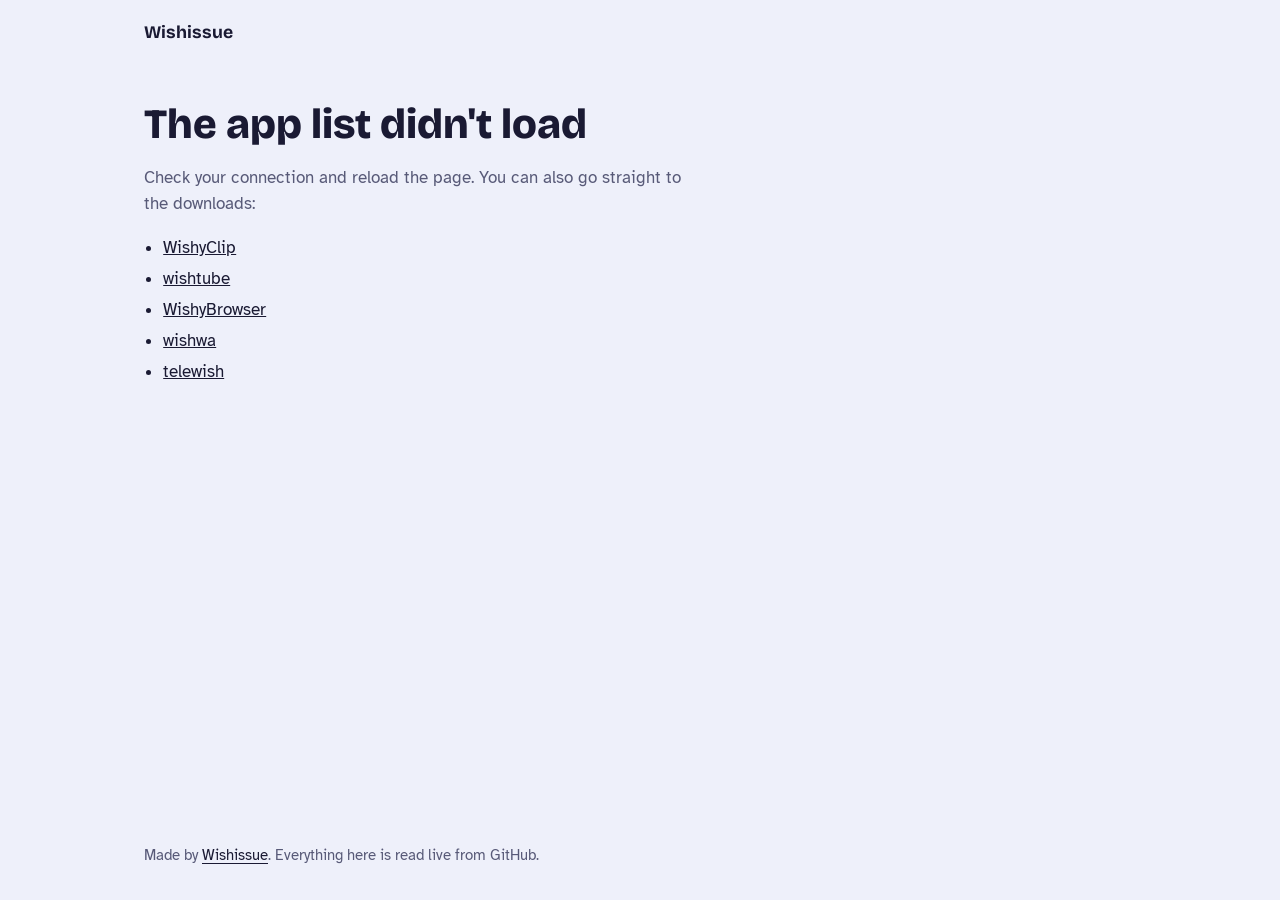
==== index.html @ 13601424 "first" ====
<!doctype html>
<html lang="en">
<head>
  <meta charset="utf-8">
  <meta name="viewport" content="width=device-width, initial-scale=1">
  <title>Apps by Wishissue</title>
  <meta name="description" content="Download Wishissue's apps straight from GitHub. No account needed.">
  <meta property="og:title" content="Apps by Wishissue">
  <meta property="og:description" content="Download Wishissue's apps straight from GitHub. No account needed.">
  <meta property="og:type" content="website">
  <meta name="theme-color" content="#eef0fa" media="(prefers-color-scheme: light)">
  <meta name="theme-color" content="#11112a" media="(prefers-color-scheme: dark)">
  <link rel="icon" href="data:image/svg+xml,%3Csvg xmlns='http://www.w3.org/2000/svg' viewBox='0 0 64 64'%3E%3Crect width='64' height='64' rx='14' fill='%234f3fe0'/%3E%3Cpath d='M20 22h24v6H20zM20 34h24v6H20z' fill='%23fff'/%3E%3C/svg%3E">
  <link rel="preconnect" href="https://fonts.googleapis.com">
  <link rel="preconnect" href="https://fonts.gstatic.com" crossorigin>
  <link href="https://fonts.googleapis.com/css2?family=Atkinson+Hyperlegible:wght@400;700&family=Bricolage+Grotesque:opsz,wght@12..96,600..800&display=swap" rel="stylesheet">
  <link rel="stylesheet" href="style.css">
</head>
<body>
  <a class="skip" href="#main">Skip to content</a>

  <header class="site wrap">
    <a class="brand" href="#/">
      <img id="brand-img" alt="" width="32" height="32" hidden>
      <span id="brand-name">Apps</span>
    </a>
  </header>

  <main id="main" class="wrap" tabindex="-1">
    <noscript><p class="empty">This page needs JavaScript to load the app list.</p></noscript>
  </main>

  <footer class="site wrap">
    <p id="footer-text"></p>
  </footer>

  <dialog class="lightbox" id="lightbox" aria-label="Screenshot">
    <button class="lb-close" type="button" aria-label="Close screenshot">&times;</button>
    <img alt="">
  </dialog>

  <script src="app.js" defer></script>
</body>
</html>
---- style.css ----
:root {
  color-scheme: light dark;
  --bg: #eef0fa;
  --surface: #ffffff;
  --ink: #1a1a33;
  --muted: #585a78;
  --line: #d5d9ee;
  --accent: #4f3fe0;
  --accent-ink: #ffffff;
  --accent-soft: #e2dfff;
  --chip-bg: #ddf4ea;
  --chip-ink: #0c5f46;
  --warn-bg: #ffe9b8;
  --warn-ink: #6b4400;
  --font-display: "Bricolage Grotesque", "Avenir Next", "Segoe UI", system-ui, sans-serif;
  --font-body: "Atkinson Hyperlegible", "Segoe UI", system-ui, -apple-system, sans-serif;
}

@media (prefers-color-scheme: dark) {
  :root {
    --bg: #11112a;
    --surface: #1b1b3b;
    --ink: #ededfb;
    --muted: #a6a8cb;
    --line: #2e2f57;
    --accent: #8f82ff;
    --accent-ink: #11112a;
    --accent-soft: #2a2858;
    --chip-bg: #143d33;
    --chip-ink: #8ee9c6;
    --warn-bg: #4a3710;
    --warn-ink: #ffd98a;
  }
}

*, *::before, *::after { box-sizing: border-box; }

html { -webkit-text-size-adjust: 100%; }

body {
  margin: 0;
  min-height: 100vh;
  display: flex;
  flex-direction: column;
  background: var(--bg);
  color: var(--ink);
  font: 400 1.0625rem/1.55 var(--font-body);
}

.wrap { width: min(100% - 2rem, 62rem); margin-inline: auto; }

a { color: inherit; }

:focus-visible { outline: 3px solid var(--accent); outline-offset: 3px; }
main:focus { outline: none; }

.skip {
  position: absolute;
  left: 1rem;
  top: -4rem;
  padding: .6rem 1rem;
  border-radius: 999px;
  background: var(--accent);
  color: var(--accent-ink);
  font-weight: 700;
  z-index: 10;
}
.skip:focus { top: 1rem; }

/* Header and footer */
header.site { padding: 1.25rem 0 0; }

.brand {
  display: inline-flex;
  align-items: center;
  gap: .6rem;
  font: 700 1.1rem/1 var(--font-display);
  text-decoration: none;
}
.brand img { border-radius: 50%; background: var(--accent-soft); }

footer.site { margin-top: auto; padding: 2.5rem 0 2rem; color: var(--muted); font-size: .95rem; }
footer.site p { margin: 0; }
footer.site a { color: var(--ink); text-underline-offset: .2em; }

/* Home */
.hero { padding: clamp(1.5rem, 5vw, 3.5rem) 0 .5rem; }

.hero h1 {
  margin: 0 0 .75rem;
  max-width: 14ch;
  font: 800 clamp(2.4rem, 7vw, 4rem)/1.02 var(--font-display);
  letter-spacing: -.025em;
}
.hero p { margin: 0; max-width: 44ch; color: var(--muted); font-size: 1.15rem; }

.list {
  list-style: none;
  margin: 2rem 0 3rem;
  padding: 0;
  display: grid;
  grid-template-columns: repeat(auto-fill, minmax(min(100%, 26rem), 1fr));
  gap: 0 3rem;
}

.row {
  position: relative;
  display: grid;
  grid-template-columns: auto minmax(0, 1fr) auto;
  align-items: center;
  gap: 1rem;
  padding: 1.15rem 0;
  border-top: 1px solid var(--line);
}

.icon {
  flex: none;
  display: block;
  width: 4.5rem;
  height: 4.5rem;
  border-radius: 22.4%;
  object-fit: cover;
  background: var(--accent-soft);
}
.icon.lg { width: 7rem; height: 7rem; }

.icon.tile {
  display: grid;
  place-items: center;
  background: hsl(var(--h) 55% 42%);
  color: #fff;
  font: 800 2rem/1 var(--font-display);
}
.icon.tile.lg { font-size: 3.2rem; }

.info { min-width: 0; }

.name { margin: 0; font: 700 1.25rem/1.2 var(--font-display); }
.name a { text-decoration: none; }
.name a::after { content: ""; position: absolute; inset: 0; }
.name a:focus-visible { outline: none; }
.name a:focus-visible::after { outline: 3px solid var(--accent); outline-offset: 2px; border-radius: 12px; }
.row:hover .name a { text-decoration: underline; text-underline-offset: .2em; }

.tag {
  margin: .2rem 0 .5rem;
  color: var(--muted);
  display: -webkit-box;
  -webkit-line-clamp: 2;
  -webkit-box-orient: vertical;
  overflow: hidden;
}

.chips { display: flex; flex-wrap: wrap; gap: .4rem; }

.chip {
  display: inline-block;
  padding: .05rem .65rem;
  border-radius: 999px;
  background: var(--chip-bg);
  color: var(--chip-ink);
  font-size: .85rem;
  font-weight: 700;
}
.chip.warn { background: var(--warn-bg); color: var(--warn-ink); }

/* Buttons */
.btn {
  position: relative;
  z-index: 1;
  display: inline-flex;
  align-items: center;
  justify-content: center;
  min-height: 2.5rem;
  padding: 0 1.35rem;
  border: 0;
  border-radius: 999px;
  background: var(--accent);
  color: var(--accent-ink);
  font: 700 1rem/1 var(--font-body);
  text-decoration: none;
  cursor: pointer;
}
.btn:hover { filter: brightness(1.08); }
.btn.lg { min-height: 3rem; padding: 0 1.75rem; font-size: 1.1rem; }
.btn.sm { min-height: 2.25rem; padding: 0 1.1rem; font-size: .95rem; }
.btn.soft { background: var(--accent-soft); color: var(--ink); }

/* Detail page */
.back {
  display: inline-block;
  margin: 1rem 0 .75rem;
  padding: .4rem 0;
  color: var(--muted);
  font-weight: 700;
  text-decoration: none;
}
.back:hover { color: var(--ink); text-decoration: underline; text-underline-offset: .2em; }

.detail-head {
  display: grid;
  grid-template-columns: auto minmax(0, 1fr);
  align-items: center;
  gap: 1.25rem 1.75rem;
}

.app-name {
  margin: 0;
  font: 800 clamp(2rem, 6vw, 3.1rem)/1.05 var(--font-display);
  letter-spacing: -.02em;
}
.app-tag { margin: .4rem 0 0; max-width: 52ch; color: var(--muted); font-size: 1.15rem; }
.detail-head .chips { margin-top: .75rem; }
.actions { display: flex; flex-wrap: wrap; gap: .6rem; margin-top: 1.1rem; }

.facts {
  display: grid;
  grid-template-columns: repeat(auto-fit, minmax(8rem, 1fr));
  gap: .25rem 1rem;
  margin: 1.75rem 0 0;
  padding: .6rem 0;
  border-block: 1px solid var(--line);
}
.fact { padding: .4rem 0; }
.fact dt { color: var(--muted); font-size: .9rem; }
.fact dd { margin: .1rem 0 0; font: 700 1.1rem/1.3 var(--font-display); }

.block h2 { margin: 2.25rem 0 .75rem; font: 700 1.4rem/1.2 var(--font-display); }
.block p { margin: 0; max-width: 62ch; }

.shots {
  display: flex;
  gap: .9rem;
  margin: 1.5rem 0 0;
  padding: .25rem 0 1rem;
  list-style: none;
  overflow-x: auto;
  scroll-snap-type: x proximity;
}
.shots li { flex: none; scroll-snap-align: start; }
.shots button {
  display: block;
  padding: 0;
  border: 1px solid var(--line);
  border-radius: 18px;
  overflow: hidden;
  background: var(--accent-soft);
  cursor: zoom-in;
}
.shots img { display: block; height: min(62vh, 26rem); width: auto; min-width: 7rem; }

details.help { margin-top: 2rem; padding: .9rem 0; border-block: 1px solid var(--line); }
details.help summary { cursor: pointer; font-weight: 700; }
details.help ol { margin: .75rem 0 0; padding-left: 1.3rem; max-width: 56ch; }
details.help li { margin-bottom: .35rem; }
details.help p { margin: .75rem 0 0; color: var(--muted); }

.dl { list-style: none; margin: 0; padding: 0; border-top: 1px solid var(--line); }
.dl li {
  display: grid;
  grid-template-columns: minmax(0, 1fr) auto;
  align-items: center;
  gap: .2rem 1rem;
  padding: .8rem 0;
  border-bottom: 1px solid var(--line);
}
.dl strong { display: block; }
.dl .file { color: var(--muted); font-size: .9rem; overflow-wrap: anywhere; }

.links { display: flex; flex-wrap: wrap; gap: .5rem 1.5rem; margin: 2rem 0 3rem; padding: 0; list-style: none; }
.links a { font-weight: 700; text-underline-offset: .2em; }

/* Empty, error and loading states */
.notice { padding: clamp(1.5rem, 5vw, 3.5rem) 0; }
.notice h1 { margin: 0 0 .75rem; font: 800 clamp(1.8rem, 5vw, 2.6rem)/1.1 var(--font-display); }
.notice p { max-width: 50ch; color: var(--muted); }
.notice ul { padding-left: 1.2rem; }
.notice li { margin-bottom: .3rem; }
.empty { color: var(--muted); }

.row.skeleton .icon,
.row.skeleton .bar { background: var(--line); border-radius: 8px; }
.row.skeleton .icon { border-radius: 22.4%; }
.row.skeleton .bar { height: 1rem; margin: .5rem 0; }
.row.skeleton .bar.short { width: 40%; }

@media (prefers-reduced-motion: no-preference) {
  .row.skeleton { animation: pulse 1.4s ease-in-out infinite; }
  @keyframes pulse { 50% { opacity: .55; } }
}

/* Lightbox */
.lightbox {
  max-width: 96vw;
  max-height: 96vh;
  padding: 0;
  border: 0;
  border-radius: 18px;
  background: transparent;
  overflow: visible;
}
.lightbox::backdrop { background: rgb(10 10 30 / .82); }
.lightbox img { display: block; max-width: 94vw; max-height: 92vh; border-radius: 18px; }
.lb-close {
  position: absolute;
  top: -.75rem;
  right: -.75rem;
  width: 2.5rem;
  height: 2.5rem;
  border: 0;
  border-radius: 50%;
  background: var(--accent);
  color: var(--accent-ink);
  font: 700 1.5rem/1 var(--font-body);
  cursor: pointer;
  z-index: 1;
}

@media (max-width: 34rem) {
  .row { gap: .85rem; }
  .icon { width: 4rem; height: 4rem; }
  .detail-head { grid-template-columns: 1fr; }
  .icon.lg { width: 5.5rem; height: 5.5rem; }
}
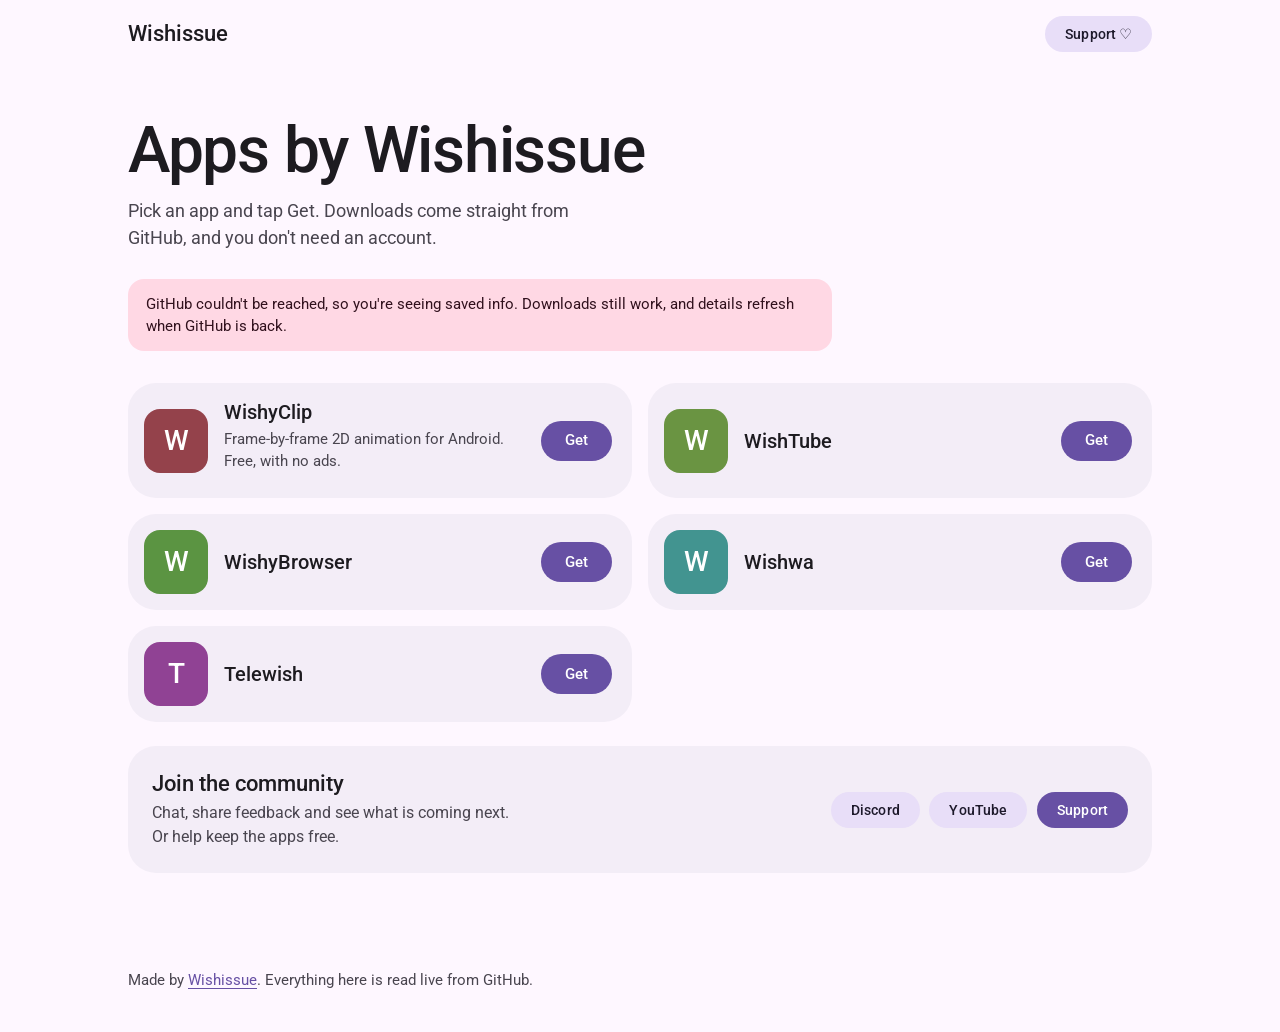
==== commit 7098395a: "update material 3" ====
--- a/index.html
+++ b/index.html
@@ -8,12 +8,12 @@
   <meta property="og:title" content="Apps by Wishissue">
   <meta property="og:description" content="Download Wishissue's apps straight from GitHub. No account needed.">
   <meta property="og:type" content="website">
-  <meta name="theme-color" content="#eef0fa" media="(prefers-color-scheme: light)">
-  <meta name="theme-color" content="#11112a" media="(prefers-color-scheme: dark)">
-  <link rel="icon" href="data:image/svg+xml,%3Csvg xmlns='http://www.w3.org/2000/svg' viewBox='0 0 64 64'%3E%3Crect width='64' height='64' rx='14' fill='%234f3fe0'/%3E%3Cpath d='M20 22h24v6H20zM20 34h24v6H20z' fill='%23fff'/%3E%3C/svg%3E">
+  <meta name="theme-color" content="#fef7ff" media="(prefers-color-scheme: light)">
+  <meta name="theme-color" content="#141218" media="(prefers-color-scheme: dark)">
+  <link rel="icon" href="data:image/svg+xml,%3Csvg xmlns='http://www.w3.org/2000/svg' viewBox='0 0 64 64'%3E%3Crect width='64' height='64' rx='14' fill='%236750a4'/%3E%3Cpath d='M20 22h24v6H20zM20 34h24v6H20z' fill='%23fff'/%3E%3C/svg%3E">
   <link rel="preconnect" href="https://fonts.googleapis.com">
   <link rel="preconnect" href="https://fonts.gstatic.com" crossorigin>
-  <link href="https://fonts.googleapis.com/css2?family=Atkinson+Hyperlegible:wght@400;700&family=Bricolage+Grotesque:opsz,wght@12..96,600..800&display=swap" rel="stylesheet">
+  <link href="https://fonts.googleapis.com/css2?family=Roboto:wght@400;500;700&display=swap" rel="stylesheet">
   <link rel="stylesheet" href="style.css">
 </head>
 <body>
@@ -24,6 +24,7 @@
       <img id="brand-img" alt="" width="32" height="32" hidden>
       <span id="brand-name">Apps</span>
     </a>
+    <a class="btn sm soft" href="donate.html">Support &#9825;</a>
   </header>
 
   <main id="main" class="wrap" tabindex="-1">
--- a/style.css
+++ b/style.css
@@ -1,106 +1,137 @@
+/* Wishissue apps: Material 3 (baseline tonal palette, shape, motion). */
+
 :root {
   color-scheme: light dark;
-  --bg: #eef0fa;
-  --surface: #ffffff;
-  --ink: #1a1a33;
-  --muted: #585a78;
-  --line: #d5d9ee;
-  --accent: #4f3fe0;
-  --accent-ink: #ffffff;
-  --accent-soft: #e2dfff;
-  --chip-bg: #ddf4ea;
-  --chip-ink: #0c5f46;
-  --warn-bg: #ffe9b8;
-  --warn-ink: #6b4400;
-  --font-display: "Bricolage Grotesque", "Avenir Next", "Segoe UI", system-ui, sans-serif;
-  --font-body: "Atkinson Hyperlegible", "Segoe UI", system-ui, -apple-system, sans-serif;
+
+  --surface: #fef7ff;
+  --on-surface: #1d1b20;
+  --on-surface-variant: #49454f;
+  --primary: #6750a4;
+  --on-primary: #ffffff;
+  --secondary-container: #e8def8;
+  --on-secondary-container: #1d192b;
+  --tertiary-container: #ffd8e4;
+  --on-tertiary-container: #31111d;
+  --surface-container: #f3edf7;
+  --surface-container-high: #ece6f0;
+  --surface-container-highest: #e6e0e9;
+  --outline: #79747e;
+  --outline-variant: #cac4d0;
+  --scrim: rgb(0 0 0 / .5);
+
+  --ease-emphasized: cubic-bezier(.2, 0, 0, 1);
+  --ease-decel: cubic-bezier(.05, .7, .1, 1);
+  --ease-accel: cubic-bezier(.3, 0, .8, .15);
+  --ease-standard: cubic-bezier(.2, 0, 0, 1);
+
+  --font: "Roboto", system-ui, -apple-system, "Segoe UI", sans-serif;
 }
 
 @media (prefers-color-scheme: dark) {
   :root {
-    --bg: #11112a;
-    --surface: #1b1b3b;
-    --ink: #ededfb;
-    --muted: #a6a8cb;
-    --line: #2e2f57;
-    --accent: #8f82ff;
-    --accent-ink: #11112a;
-    --accent-soft: #2a2858;
-    --chip-bg: #143d33;
-    --chip-ink: #8ee9c6;
-    --warn-bg: #4a3710;
-    --warn-ink: #ffd98a;
+    --surface: #141218;
+    --on-surface: #e6e0e9;
+    --on-surface-variant: #cac4d0;
+    --primary: #d0bcff;
+    --on-primary: #381e72;
+    --secondary-container: #4a4458;
+    --on-secondary-container: #e8def8;
+    --tertiary-container: #633b48;
+    --on-tertiary-container: #ffd8e4;
+    --surface-container: #211f26;
+    --surface-container-high: #2b2930;
+    --surface-container-highest: #36343b;
+    --outline: #938f99;
+    --outline-variant: #49454f;
+    --scrim: rgb(0 0 0 / .7);
   }
 }
 
 *, *::before, *::after { box-sizing: border-box; }
 
-html { -webkit-text-size-adjust: 100%; }
+html { -webkit-text-size-adjust: 100%; -webkit-tap-highlight-color: transparent; scroll-behavior: smooth; }
 
 body {
   margin: 0;
   min-height: 100vh;
   display: flex;
   flex-direction: column;
-  background: var(--bg);
-  color: var(--ink);
-  font: 400 1.0625rem/1.55 var(--font-body);
-}
-
-.wrap { width: min(100% - 2rem, 62rem); margin-inline: auto; }
-
+  background: var(--surface);
+  color: var(--on-surface);
+  font: 400 1rem/1.5 var(--font);
+}
+
+svg { fill: currentColor; }
+.wrap { width: min(100% - 2.5rem, 64rem); margin-inline: auto; }
 a { color: inherit; }
-
-:focus-visible { outline: 3px solid var(--accent); outline-offset: 3px; }
+:focus-visible { outline: 3px solid var(--primary); outline-offset: 3px; }
 main:focus { outline: none; }
 
-.skip {
+.skip { position: absolute; left: 1rem; top: -4rem; padding: .6rem 1rem; border-radius: 999px; background: var(--primary); color: var(--on-primary); font-weight: 500; z-index: 10; }
+.skip:focus { top: 1rem; }
+
+/* ---------- Header and footer ---------- */
+header.site { padding: 1rem 0 0; display: flex; align-items: center; justify-content: space-between; gap: 1rem; }
+
+.brand { display: inline-flex; align-items: center; gap: .75rem; font: 500 1.375rem/1 var(--font); text-decoration: none; }
+.brand img { border-radius: 50%; background: var(--secondary-container); }
+
+footer.site { margin-top: auto; padding: 3rem 0 2.5rem; color: var(--on-surface-variant); font-size: .9375rem; }
+footer.site p { margin: 0; }
+footer.site a { color: var(--primary); text-underline-offset: .2em; }
+
+/* ---------- Buttons ---------- */
+.btn {
+  position: relative;
+  z-index: 1;
+  display: inline-flex;
+  align-items: center;
+  justify-content: center;
+  gap: .5rem;
+  min-height: 2.5rem;
+  padding: 0 1.5rem;
+  border: 0;
+  border-radius: 999px;
+  background: var(--primary);
+  color: var(--on-primary);
+  font: 500 .9375rem/1 var(--font);
+  letter-spacing: .01em;
+  text-decoration: none;
+  cursor: pointer;
+  overflow: hidden;
+  transition: border-radius .25s var(--ease-emphasized), background-color .25s var(--ease-standard);
+}
+.btn.lg { min-height: 3.5rem; padding: 0 2rem; font-size: 1rem; }
+.btn.sm { min-height: 2.25rem; padding: 0 1.25rem; font-size: .875rem; }
+.btn.soft { background: var(--secondary-container); color: var(--on-secondary-container); }
+.btn:active { border-radius: 14px; }
+
+.btn::before, .icon-btn::before {
+  content: "";
   position: absolute;
-  left: 1rem;
-  top: -4rem;
-  padding: .6rem 1rem;
-  border-radius: 999px;
-  background: var(--accent);
-  color: var(--accent-ink);
-  font-weight: 700;
-  z-index: 10;
-}
-.skip:focus { top: 1rem; }
-
-/* Header and footer */
-header.site { padding: 1.25rem 0 0; }
-
-.brand {
-  display: inline-flex;
-  align-items: center;
-  gap: .6rem;
-  font: 700 1.1rem/1 var(--font-display);
-  text-decoration: none;
-}
-.brand img { border-radius: 50%; background: var(--accent-soft); }
-
-footer.site { margin-top: auto; padding: 2.5rem 0 2rem; color: var(--muted); font-size: .95rem; }
-footer.site p { margin: 0; }
-footer.site a { color: var(--ink); text-underline-offset: .2em; }
-
-/* Home */
-.hero { padding: clamp(1.5rem, 5vw, 3.5rem) 0 .5rem; }
-
-.hero h1 {
-  margin: 0 0 .75rem;
-  max-width: 14ch;
-  font: 800 clamp(2.4rem, 7vw, 4rem)/1.02 var(--font-display);
-  letter-spacing: -.025em;
-}
-.hero p { margin: 0; max-width: 44ch; color: var(--muted); font-size: 1.15rem; }
+  inset: 0;
+  background: currentColor;
+  opacity: 0;
+  transition: opacity .2s var(--ease-standard);
+}
+.btn:hover::before { opacity: .08; }
+.btn:focus-visible::before { opacity: .1; }
+
+.ripple { position: absolute; border-radius: 50%; background: currentColor; opacity: .16; transform: scale(0); pointer-events: none; animation: ripple .55s var(--ease-decel) forwards; }
+@keyframes ripple { to { transform: scale(1); opacity: 0; } }
+
+/* ---------- Home ---------- */
+.hero { padding: clamp(1.5rem, 6vw, 4rem) 0 .5rem; }
+.hero h1 { margin: 0 0 .75rem; max-width: 16ch; font: 500 clamp(2.5rem, 8vw, 4rem)/1.08 var(--font); letter-spacing: -.02em; }
+.hero p { margin: 0; max-width: 46ch; color: var(--on-surface-variant); font-size: 1.125rem; }
 
 .list {
   list-style: none;
-  margin: 2rem 0 3rem;
+  margin: 2rem 0 1.5rem;
   padding: 0;
   display: grid;
-  grid-template-columns: repeat(auto-fill, minmax(min(100%, 26rem), 1fr));
-  gap: 0 3rem;
+  grid-template-columns: repeat(auto-fill, minmax(min(100%, 27rem), 1fr));
+  gap: 1rem;
 }
 
 .row {
@@ -109,216 +140,156 @@
   grid-template-columns: auto minmax(0, 1fr) auto;
   align-items: center;
   gap: 1rem;
-  padding: 1.15rem 0;
-  border-top: 1px solid var(--line);
-}
-
-.icon {
-  flex: none;
-  display: block;
-  width: 4.5rem;
-  height: 4.5rem;
-  border-radius: 22.4%;
-  object-fit: cover;
-  background: var(--accent-soft);
-}
-.icon.lg { width: 7rem; height: 7rem; }
-
-.icon.tile {
-  display: grid;
-  place-items: center;
-  background: hsl(var(--h) 55% 42%);
-  color: #fff;
-  font: 800 2rem/1 var(--font-display);
-}
-.icon.tile.lg { font-size: 3.2rem; }
+  padding: 1rem 1.25rem 1rem 1rem;
+  border-radius: 28px;
+  background: var(--surface-container);
+  transition: background-color .25s var(--ease-standard), transform .3s var(--ease-emphasized);
+}
+.row:hover { background: var(--surface-container-high); }
+.row:active { transform: scale(.985); }
+
+.icon { flex: none; display: block; width: 4rem; height: 4rem; border-radius: 16px; object-fit: cover; background: var(--secondary-container); }
+.icon.lg { width: 6.5rem; height: 6.5rem; border-radius: 28px; }
+.icon.tile { display: grid; place-items: center; background: hsl(var(--h) 38% 42%); color: #fff; font: 500 1.75rem/1 var(--font); }
+.icon.tile.lg { font-size: 3rem; }
 
 .info { min-width: 0; }
-
-.name { margin: 0; font: 700 1.25rem/1.2 var(--font-display); }
+.name { margin: 0; font: 500 1.25rem/1.3 var(--font); }
 .name a { text-decoration: none; }
-.name a::after { content: ""; position: absolute; inset: 0; }
+.name a::after { content: ""; position: absolute; inset: 0; border-radius: 28px; }
 .name a:focus-visible { outline: none; }
-.name a:focus-visible::after { outline: 3px solid var(--accent); outline-offset: 2px; border-radius: 12px; }
-.row:hover .name a { text-decoration: underline; text-underline-offset: .2em; }
-
-.tag {
-  margin: .2rem 0 .5rem;
-  color: var(--muted);
-  display: -webkit-box;
-  -webkit-line-clamp: 2;
-  -webkit-box-orient: vertical;
-  overflow: hidden;
-}
+.name a:focus-visible::after { outline: 3px solid var(--primary); outline-offset: 2px; }
+
+.tag { margin: .15rem 0 .6rem; color: var(--on-surface-variant); font-size: .9375rem; display: -webkit-box; -webkit-line-clamp: 2; -webkit-box-orient: vertical; overflow: hidden; }
 
 .chips { display: flex; flex-wrap: wrap; gap: .4rem; }
-
-.chip {
-  display: inline-block;
-  padding: .05rem .65rem;
+.chip { display: inline-flex; align-items: center; height: 1.75rem; padding: 0 .75rem; border: 1px solid var(--outline-variant); border-radius: 8px; color: var(--on-surface-variant); font: 500 .8125rem/1 var(--font); }
+.chip.warn { border-color: transparent; background: var(--tertiary-container); color: var(--on-tertiary-container); }
+
+/* Community */
+.community {
+  display: flex;
+  flex-wrap: wrap;
+  align-items: center;
+  justify-content: space-between;
+  gap: 1.25rem 2rem;
+  margin: 0 0 3rem;
+  padding: 1.5rem;
+  border-radius: 28px;
+  background: var(--surface-container);
+}
+.community h2 { margin: 0 0 .15rem; font: 500 1.375rem/1.3 var(--font); }
+.community p { margin: 0; max-width: 40ch; color: var(--on-surface-variant); }
+.community .actions { margin: 0; }
+
+/* ---------- Detail page ---------- */
+.back {
+  display: inline-flex;
+  align-items: center;
+  margin: 1rem 0 .5rem -.75rem;
+  padding: .6rem 1rem;
   border-radius: 999px;
-  background: var(--chip-bg);
-  color: var(--chip-ink);
-  font-size: .85rem;
-  font-weight: 700;
-}
-.chip.warn { background: var(--warn-bg); color: var(--warn-ink); }
-
-/* Buttons */
-.btn {
-  position: relative;
-  z-index: 1;
-  display: inline-flex;
-  align-items: center;
-  justify-content: center;
-  min-height: 2.5rem;
-  padding: 0 1.35rem;
-  border: 0;
-  border-radius: 999px;
-  background: var(--accent);
-  color: var(--accent-ink);
-  font: 700 1rem/1 var(--font-body);
+  color: var(--primary);
+  font-weight: 500;
   text-decoration: none;
-  cursor: pointer;
-}
-.btn:hover { filter: brightness(1.08); }
-.btn.lg { min-height: 3rem; padding: 0 1.75rem; font-size: 1.1rem; }
-.btn.sm { min-height: 2.25rem; padding: 0 1.1rem; font-size: .95rem; }
-.btn.soft { background: var(--accent-soft); color: var(--ink); }
-
-/* Detail page */
-.back {
-  display: inline-block;
-  margin: 1rem 0 .75rem;
-  padding: .4rem 0;
-  color: var(--muted);
-  font-weight: 700;
-  text-decoration: none;
-}
-.back:hover { color: var(--ink); text-decoration: underline; text-underline-offset: .2em; }
-
-.detail-head {
-  display: grid;
-  grid-template-columns: auto minmax(0, 1fr);
-  align-items: center;
-  gap: 1.25rem 1.75rem;
-}
-
-.app-name {
-  margin: 0;
-  font: 800 clamp(2rem, 6vw, 3.1rem)/1.05 var(--font-display);
-  letter-spacing: -.02em;
-}
-.app-tag { margin: .4rem 0 0; max-width: 52ch; color: var(--muted); font-size: 1.15rem; }
-.detail-head .chips { margin-top: .75rem; }
-.actions { display: flex; flex-wrap: wrap; gap: .6rem; margin-top: 1.1rem; }
-
-.facts {
-  display: grid;
-  grid-template-columns: repeat(auto-fit, minmax(8rem, 1fr));
-  gap: .25rem 1rem;
-  margin: 1.75rem 0 0;
-  padding: .6rem 0;
-  border-block: 1px solid var(--line);
-}
-.fact { padding: .4rem 0; }
-.fact dt { color: var(--muted); font-size: .9rem; }
-.fact dd { margin: .1rem 0 0; font: 700 1.1rem/1.3 var(--font-display); }
-
-.block h2 { margin: 2.25rem 0 .75rem; font: 700 1.4rem/1.2 var(--font-display); }
-.block p { margin: 0; max-width: 62ch; }
-
-.shots {
-  display: flex;
-  gap: .9rem;
-  margin: 1.5rem 0 0;
-  padding: .25rem 0 1rem;
-  list-style: none;
-  overflow-x: auto;
-  scroll-snap-type: x proximity;
-}
+  transition: background-color .2s var(--ease-standard);
+}
+.back:hover { background: color-mix(in srgb, var(--primary) 8%, transparent); }
+
+.detail-head { display: grid; grid-template-columns: auto minmax(0, 1fr); align-items: center; gap: 1.25rem 1.75rem; }
+.app-name { margin: 0; font: 500 clamp(2rem, 6vw, 3rem)/1.1 var(--font); letter-spacing: -.01em; }
+.app-tag { margin: .4rem 0 0; max-width: 52ch; color: var(--on-surface-variant); font-size: 1.125rem; }
+.detail-head .chips { margin-top: .85rem; }
+.actions { display: flex; flex-wrap: wrap; gap: .6rem; margin-top: 1.25rem; }
+
+.facts { display: grid; grid-template-columns: repeat(auto-fit, minmax(8rem, 1fr)); gap: .75rem; margin: 2rem 0 0; }
+.fact { padding: .9rem 1.1rem; border-radius: 20px; background: var(--surface-container); }
+.fact dt { color: var(--on-surface-variant); font-size: .8125rem; }
+.fact dd { margin: .1rem 0 0; font: 500 1.125rem/1.3 var(--font); }
+
+.block h2 { margin: 2.5rem 0 .75rem; font: 500 1.5rem/1.3 var(--font); }
+.block p { margin: 0; max-width: 62ch; color: var(--on-surface-variant); font-size: 1.0625rem; }
+
+.shots { display: flex; gap: .75rem; margin: 1.75rem 0 0; padding: .25rem 0 1rem; list-style: none; overflow-x: auto; scroll-snap-type: x proximity; scrollbar-width: thin; }
 .shots li { flex: none; scroll-snap-align: start; }
-.shots button {
-  display: block;
-  padding: 0;
-  border: 1px solid var(--line);
-  border-radius: 18px;
-  overflow: hidden;
-  background: var(--accent-soft);
-  cursor: zoom-in;
-}
+.shots button { display: block; padding: 0; border: 0; border-radius: 24px; overflow: hidden; background: var(--surface-container); cursor: zoom-in; transition: transform .3s var(--ease-emphasized); }
+.shots button:hover { transform: scale(1.02); }
+.shots button:active { transform: scale(.98); }
 .shots img { display: block; height: min(62vh, 26rem); width: auto; min-width: 7rem; }
 
-details.help { margin-top: 2rem; padding: .9rem 0; border-block: 1px solid var(--line); }
-details.help summary { cursor: pointer; font-weight: 700; }
-details.help ol { margin: .75rem 0 0; padding-left: 1.3rem; max-width: 56ch; }
-details.help li { margin-bottom: .35rem; }
-details.help p { margin: .75rem 0 0; color: var(--muted); }
-
-.dl { list-style: none; margin: 0; padding: 0; border-top: 1px solid var(--line); }
-.dl li {
-  display: grid;
-  grid-template-columns: minmax(0, 1fr) auto;
-  align-items: center;
-  gap: .2rem 1rem;
-  padding: .8rem 0;
-  border-bottom: 1px solid var(--line);
-}
-.dl strong { display: block; }
-.dl .file { color: var(--muted); font-size: .9rem; overflow-wrap: anywhere; }
-
-.links { display: flex; flex-wrap: wrap; gap: .5rem 1.5rem; margin: 2rem 0 3rem; padding: 0; list-style: none; }
-.links a { font-weight: 700; text-underline-offset: .2em; }
-
-/* Empty, error and loading states */
+details.help { margin-top: 2rem; padding: 0 1.25rem; border-radius: 20px; background: var(--surface-container); }
+details.help summary { display: flex; align-items: center; justify-content: space-between; padding: 1rem 0; font-weight: 500; cursor: pointer; list-style: none; }
+details.help summary::-webkit-details-marker { display: none; }
+details.help summary::after { content: ""; width: .6rem; height: .6rem; border-right: 2px solid currentColor; border-bottom: 2px solid currentColor; transform: rotate(45deg) translate(-2px, -2px); transition: transform .3s var(--ease-emphasized); }
+details.help[open] summary::after { transform: rotate(225deg); }
+details.help ol { margin: 0; padding-left: 1.3rem; max-width: 56ch; }
+details.help li { margin-bottom: .4rem; }
+details.help p { margin: .5rem 0 0; padding-bottom: 1.25rem; color: var(--on-surface-variant); }
+details.help ol:last-child { padding-bottom: 1.25rem; }
+
+.dl { list-style: none; margin: 0; padding: 0; border-radius: 24px; background: var(--surface-container); overflow: hidden; }
+.dl li { display: grid; grid-template-columns: minmax(0, 1fr) auto; align-items: center; gap: .2rem 1rem; padding: 1rem 1.25rem; }
+.dl li + li { border-top: 1px solid var(--outline-variant); }
+.dl strong { display: block; font-weight: 500; }
+.dl .file { color: var(--on-surface-variant); font-size: .875rem; overflow-wrap: anywhere; }
+
+.links { display: flex; flex-wrap: wrap; gap: .25rem; margin: 2rem 0 3rem -.75rem; padding: 0; list-style: none; }
+.links a { display: inline-flex; padding: .6rem .9rem; border-radius: 999px; color: var(--primary); font-weight: 500; text-decoration: none; transition: background-color .2s var(--ease-standard); }
+.links a:hover { background: color-mix(in srgb, var(--primary) 8%, transparent); }
+
+/* ---------- Notices, loading ---------- */
 .notice { padding: clamp(1.5rem, 5vw, 3.5rem) 0; }
-.notice h1 { margin: 0 0 .75rem; font: 800 clamp(1.8rem, 5vw, 2.6rem)/1.1 var(--font-display); }
-.notice p { max-width: 50ch; color: var(--muted); }
+.notice h1 { margin: 0 0 .75rem; font: 500 clamp(1.8rem, 5vw, 2.5rem)/1.15 var(--font); }
+.notice p { max-width: 50ch; color: var(--on-surface-variant); }
 .notice ul { padding-left: 1.2rem; }
 .notice li { margin-bottom: .3rem; }
-.empty { color: var(--muted); }
-
-.row.skeleton .icon,
-.row.skeleton .bar { background: var(--line); border-radius: 8px; }
-.row.skeleton .icon { border-radius: 22.4%; }
+.empty { color: var(--on-surface-variant); }
+
+.banner { margin: 1.25rem 0 0; padding: .85rem 1.1rem; max-width: 44rem; border-radius: 16px; background: var(--tertiary-container); color: var(--on-tertiary-container); font-size: .9375rem; }
+
+.row.skeleton .icon, .row.skeleton .bar { background: var(--surface-container-highest); border-radius: 8px; }
+.row.skeleton .icon { border-radius: 16px; }
 .row.skeleton .bar { height: 1rem; margin: .5rem 0; }
 .row.skeleton .bar.short { width: 40%; }
 
-@media (prefers-reduced-motion: no-preference) {
-  .row.skeleton { animation: pulse 1.4s ease-in-out infinite; }
-  @keyframes pulse { 50% { opacity: .55; } }
-}
-
-/* Lightbox */
-.lightbox {
-  max-width: 96vw;
-  max-height: 96vh;
-  padding: 0;
-  border: 0;
-  border-radius: 18px;
-  background: transparent;
-  overflow: visible;
-}
-.lightbox::backdrop { background: rgb(10 10 30 / .82); }
-.lightbox img { display: block; max-width: 94vw; max-height: 92vh; border-radius: 18px; }
-.lb-close {
-  position: absolute;
-  top: -.75rem;
-  right: -.75rem;
-  width: 2.5rem;
-  height: 2.5rem;
-  border: 0;
-  border-radius: 50%;
-  background: var(--accent);
-  color: var(--accent-ink);
-  font: 700 1.5rem/1 var(--font-body);
-  cursor: pointer;
-  z-index: 1;
-}
+/* ---------- Lightbox ---------- */
+.lightbox { max-width: 96vw; max-height: 96vh; padding: 0; border: 0; border-radius: 28px; background: transparent; overflow: visible; }
+.lightbox::backdrop { background: var(--scrim); }
+.lightbox img { display: block; max-width: 94vw; max-height: 92vh; border-radius: 28px; }
+.lb-close { position: absolute; top: -.75rem; right: -.75rem; width: 2.75rem; height: 2.75rem; border: 0; border-radius: 50%; background: var(--secondary-container); color: var(--on-secondary-container); font: 500 1.5rem/1 var(--font); cursor: pointer; z-index: 1; }
 
 @media (max-width: 34rem) {
-  .row { gap: .85rem; }
-  .icon { width: 4rem; height: 4rem; }
+  .row { gap: .85rem; padding: .9rem 1rem .9rem .9rem; }
+  .icon { width: 3.5rem; height: 3.5rem; }
   .detail-head { grid-template-columns: 1fr; }
   .icon.lg { width: 5.5rem; height: 5.5rem; }
-}
+  .community .actions .btn { flex: 1; }
+}
+
+/* ---------- Motion ---------- */
+@media (prefers-reduced-motion: no-preference) {
+  /* Each time a page is drawn into <main>, its pieces rise in one after another. */
+  main > *, .list > .row { opacity: 0; transform: translateY(16px); animation: rise .6s var(--ease-decel) forwards; }
+  main > :nth-child(2) { animation-delay: .06s; }
+  main > :nth-child(3) { animation-delay: .12s; }
+  main > :nth-child(4) { animation-delay: .18s; }
+  main > :nth-child(n+5) { animation-delay: .24s; }
+  .list > .row { animation-delay: calc(.1s + var(--i, 0) * 55ms); }
+  .list > .row.skeleton { animation: none; opacity: 1; transform: none; }
+
+  .row.skeleton { animation: pulse 1.4s ease-in-out infinite; }
+  details.help[open] > :not(summary) { animation: fade .4s var(--ease-decel); }
+  .lightbox[open] { animation: zoom .4s var(--ease-decel); }
+  .lightbox[open]::backdrop { animation: fade .3s linear; }
+
+  @keyframes rise { to { opacity: 1; transform: none; } }
+  @keyframes pulse { 50% { opacity: .55; } }
+  @keyframes fade { from { opacity: 0; } to { opacity: 1; } }
+  @keyframes zoom { from { opacity: 0; transform: scale(.9); } to { opacity: 1; transform: none; } }
+}
+
+@media (prefers-reduced-motion: reduce) {
+  html { scroll-behavior: auto; }
+  .btn, .row, .shots button, details.help summary::after { transition-duration: .01ms !important; }
+  .ripple { display: none; }
+}
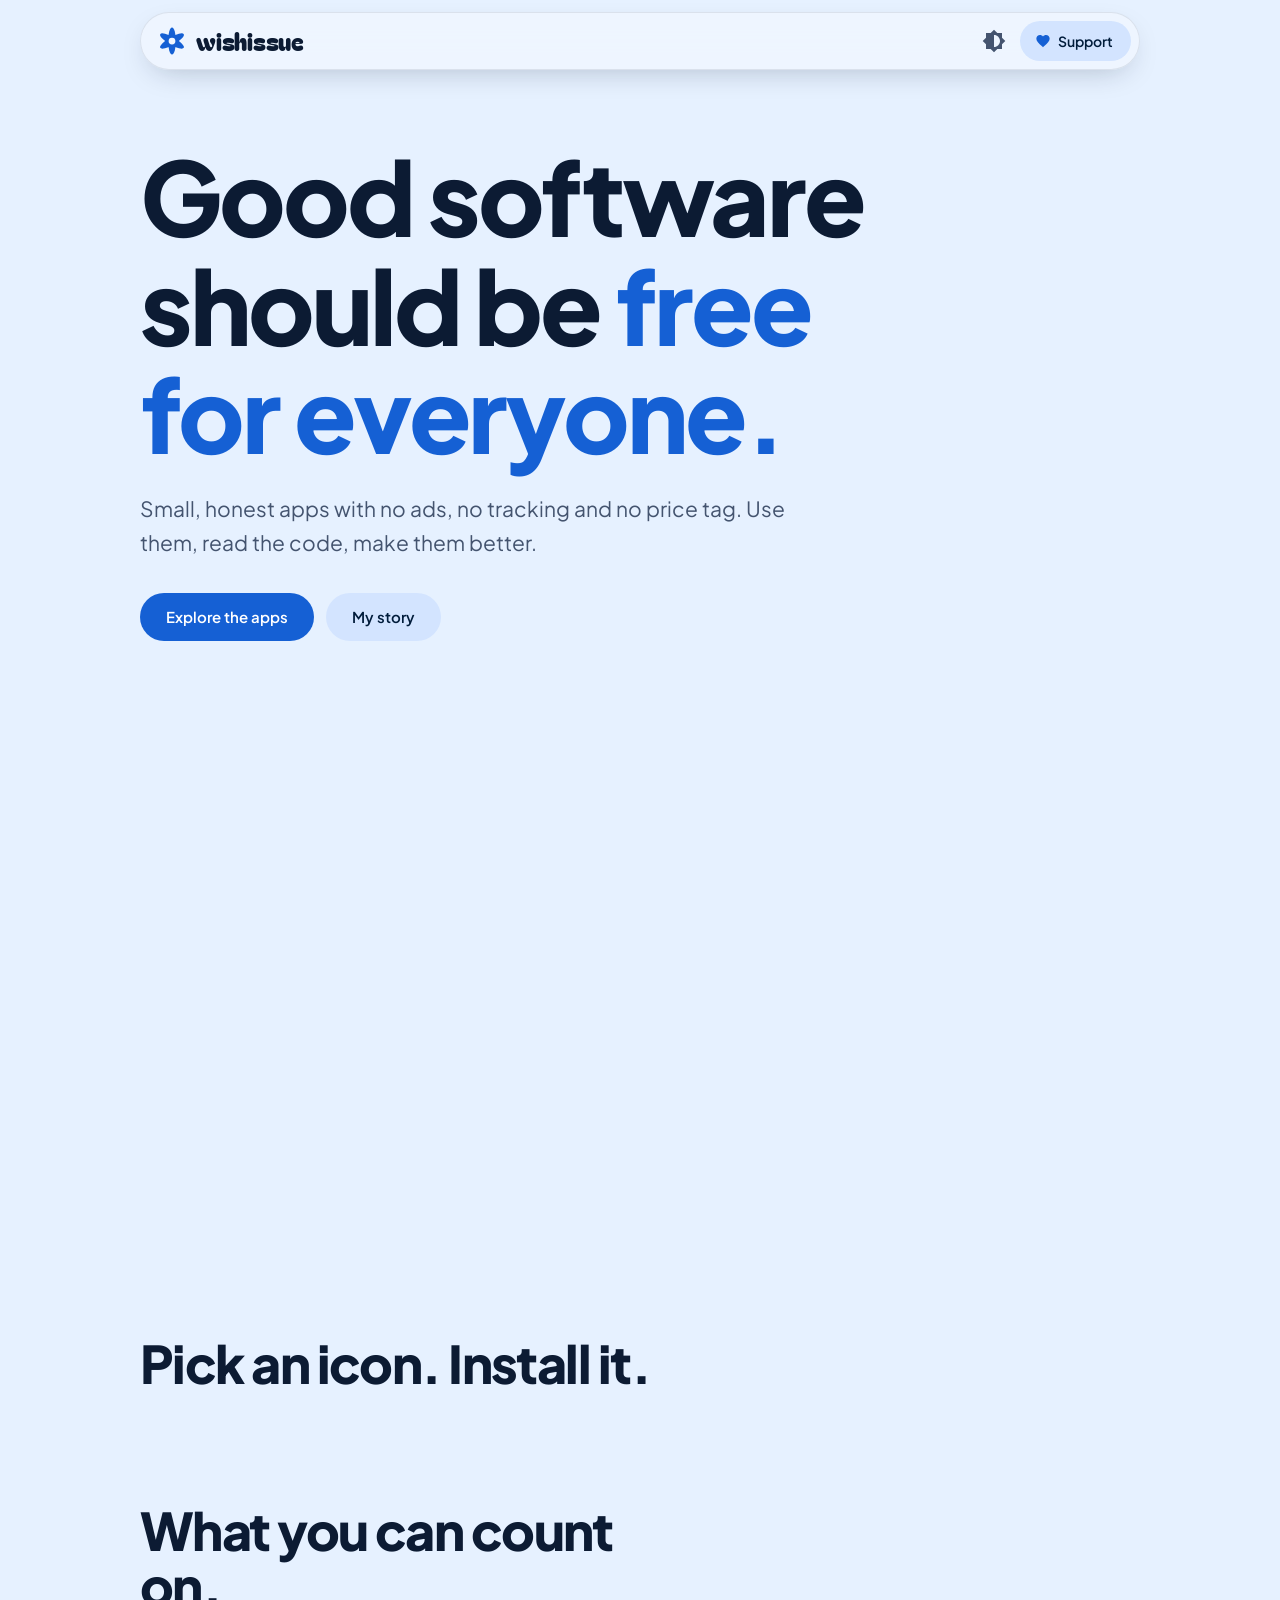
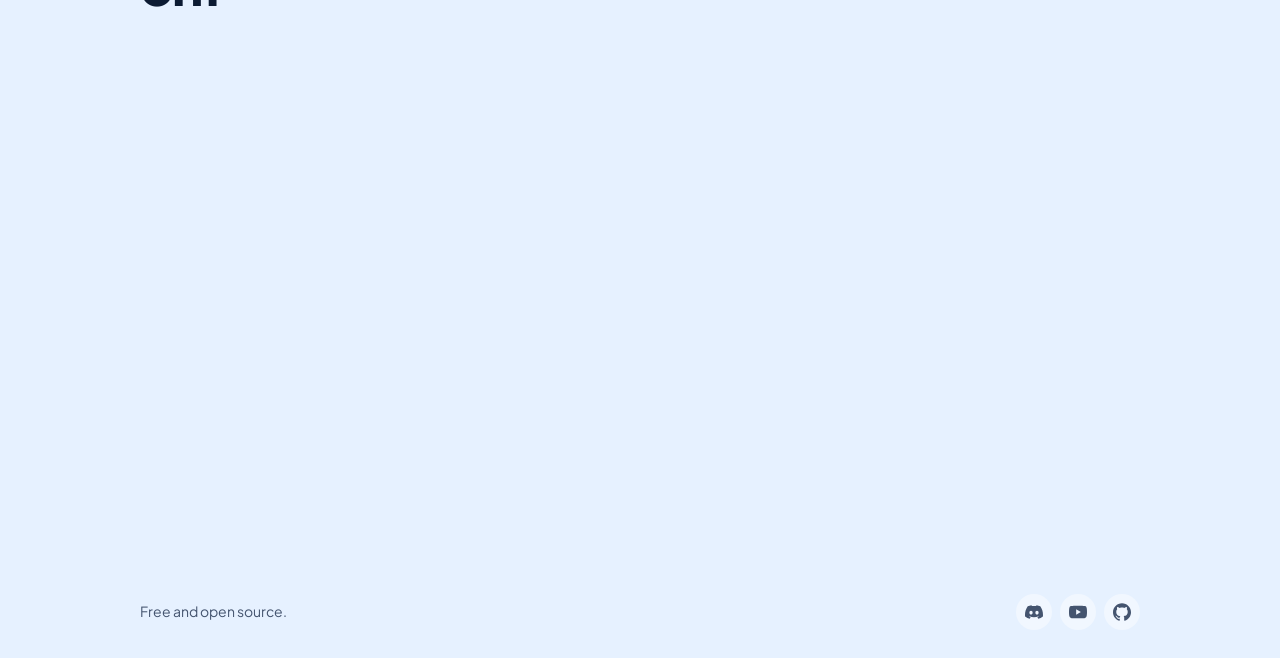
==== commit 0c3657db: "new look" ====
--- a/index.html
+++ b/index.html
@@ -1,45 +1,1101 @@
-<!doctype html>
+<!DOCTYPE html>
 <html lang="en">
 <head>
-  <meta charset="utf-8">
-  <meta name="viewport" content="width=device-width, initial-scale=1">
-  <title>Apps by Wishissue</title>
-  <meta name="description" content="Download Wishissue's apps straight from GitHub. No account needed.">
-  <meta property="og:title" content="Apps by Wishissue">
-  <meta property="og:description" content="Download Wishissue's apps straight from GitHub. No account needed.">
-  <meta property="og:type" content="website">
-  <meta name="theme-color" content="#fef7ff" media="(prefers-color-scheme: light)">
-  <meta name="theme-color" content="#141218" media="(prefers-color-scheme: dark)">
-  <link rel="icon" href="data:image/svg+xml,%3Csvg xmlns='http://www.w3.org/2000/svg' viewBox='0 0 64 64'%3E%3Crect width='64' height='64' rx='14' fill='%236750a4'/%3E%3Cpath d='M20 22h24v6H20zM20 34h24v6H20z' fill='%23fff'/%3E%3C/svg%3E">
-  <link rel="preconnect" href="https://fonts.googleapis.com">
-  <link rel="preconnect" href="https://fonts.gstatic.com" crossorigin>
-  <link href="https://fonts.googleapis.com/css2?family=Roboto:wght@400;500;700&display=swap" rel="stylesheet">
-  <link rel="stylesheet" href="style.css">
+<meta charset="utf-8">
+<meta name="viewport" content="width=device-width, initial-scale=1, viewport-fit=cover">
+<title>Wishissue — free, open source, for everyone</title>
+<link rel="preconnect" href="https://fonts.googleapis.com">
+<link href="https://fonts.googleapis.com/css2?family=Bagel+Fat+One&family=Plus+Jakarta+Sans:wght@400;500;600;800&display=swap" rel="stylesheet">
+<style>
+:root{--bg:#e6f1ff;--sc:#f1f7ff;--sh:#d9e9ff;--on:#0c1b33;--onv:#44546f;--pri:#1560d4;--onpri:#fff;--pc:#d3e4ff;--onpc:#001c3b;--tc:#dfe0ff;--cc:#c4ecff;--ink:#0c1b33;--inkon:#fff;color-scheme:light;box-sizing:border-box;padding-top:env(safe-area-inset-top,0px);padding-bottom:env(safe-area-inset-bottom,0px)}
+@media (prefers-color-scheme:dark){:root:not([data-theme="light"]){--bg:#000;--sc:#0d1424;--sh:#16213a;--on:#e4ecfa;--onv:#9fb1ce;--pri:#a8c8ff;--onpri:#00315e;--pc:#0b3e7d;--onpc:#d3e4ff;--tc:#27285a;--cc:#00394f;--ink:#e4ecfa;--inkon:#0a0f1a;color-scheme:dark}}
+:root[data-theme="dark"]{--bg:#000;--sc:#0d1424;--sh:#16213a;--on:#e4ecfa;--onv:#9fb1ce;--pri:#a8c8ff;--onpri:#00315e;--pc:#0b3e7d;--onpc:#d3e4ff;--tc:#27285a;--cc:#00394f;--ink:#e4ecfa;--inkon:#0a0f1a;color-scheme:dark}
+*,*::before,*::after{box-sizing:inherit}
+html{scroll-behavior:smooth;scroll-padding-top:calc(92px + env(safe-area-inset-top,0px))}
+body{margin:0;background:var(--bg);color:var(--on);font:400 16px/1.65 "Plus Jakarta Sans",system-ui,sans-serif;transition:background .3s,color .3s;overflow-x:hidden}
+body::before{content:"";position:fixed;inset:0 0 auto;height:env(safe-area-inset-top,0px);z-index:21;background:var(--bg)}
+h1,h2,h3{margin:0;line-height:1.06;letter-spacing:-.03em;font-weight:800}
+a{color:inherit}
+svg.i{width:24px;height:24px;fill:currentColor;flex:none}
+.wrap{max-width:1040px;margin:0 auto;padding:0 20px}
+
+/* ambient ASCII layer behind the whole page */
+#bg{position:fixed;inset:0;width:100%;height:100%;z-index:0;pointer-events:none;display:block}
+main{position:relative;z-index:1}
+
+/* floating header */
+header{position:sticky;top:env(safe-area-inset-top,0px);z-index:20;pointer-events:none}
+nav{pointer-events:auto;display:flex;align-items:center;gap:4px;height:58px;margin-top:12px;padding:0 8px 0 16px;border-radius:999px;background:color-mix(in srgb,var(--sc) 78%,transparent);-webkit-backdrop-filter:blur(18px) saturate(1.4);backdrop-filter:blur(18px) saturate(1.4);border:1px solid color-mix(in srgb,var(--on) 9%,transparent);box-shadow:0 10px 30px -12px rgba(12,27,51,.28)}
+.logo{display:flex;align-items:center;gap:9px;margin-right:auto;text-decoration:none;font:400 24px/1 "Bagel Fat One","Plus Jakarta Sans",sans-serif;letter-spacing:-.01em;color:var(--on);padding-right:8px}
+.logo svg{width:30px;height:30px;color:var(--pri);animation:spin 24s linear infinite}
+.logo:hover svg{animation-duration:3s}
+nav a.l{text-decoration:none;color:var(--onv);font-weight:600;font-size:14px;padding:9px 15px;border-radius:999px;transition:background .2s,color .2s}
+nav a.l:hover{background:var(--sh);color:var(--on)}
+.btn{display:inline-flex;align-items:center;justify-content:center;gap:8px;height:48px;padding:0 26px;border:0;border-radius:999px;background:var(--pri);color:var(--onpri);font:600 15px "Plus Jakarta Sans",sans-serif;text-decoration:none;cursor:pointer;transition:box-shadow .2s,transform .2s}
+.btn:hover{box-shadow:0 6px 18px rgba(0,0,0,.25);transform:translateY(-2px)}
+.btn.t{background:var(--pc);color:var(--onpc)}
+.btn.sm{height:40px;padding:0 20px;font-size:14px}
+.btn.sup{padding:0 18px 0 15px;gap:7px;background:var(--pc);color:var(--onpc);font-weight:600}
+.btn.sup svg{width:16px;height:16px;fill:var(--pri)}
+.btn.sup:hover{background:var(--pri);color:var(--onpri);box-shadow:none;transform:none}
+.btn.sup:hover svg{fill:currentColor}
+.ib{width:40px;height:40px;border:0;border-radius:50%;background:none;color:var(--onv);display:grid;place-items:center;cursor:pointer;transition:transform .5s;margin-right:2px}
+.ib:hover{background:var(--sh);color:var(--on);transform:rotate(180deg)}
+a:focus-visible,button:focus-visible{outline:3px solid var(--pri);outline-offset:3px}
+@media(max-width:620px){nav a.l{display:none}nav{padding-left:14px}.logo{font-size:22px}}
+
+@keyframes morph{0%,100%{border-radius:50% 50% 50% 12%}33%{border-radius:30% 60% 40% 60%}66%{border-radius:60% 30% 60% 30%}}
+@keyframes spin{to{transform:rotate(360deg)}}
+@keyframes shine{0%,60%{left:-60%}100%{left:130%}}
+@keyframes drift{50%{transform:translateY(-14px) rotate(4deg)}}
+@keyframes rise{from{opacity:0;transform:translateY(60%) rotate(4deg)}to{opacity:1;transform:none}}
+@keyframes beat{0%,100%{transform:scale(1)}15%{transform:scale(1.22)}30%{transform:scale(1)}45%{transform:scale(1.14)}}
+@keyframes bob{50%{translate:0 -7px}}
+
+.hero{position:relative;padding:64px 0 90px}
+.hero .wrap{position:relative}
+.hero h1{font-size:clamp(44px,9.2vw,108px);max-width:10.5ch}
+.hero h1 .g{color:var(--pri)}
+.hero p{max-width:44ch;font-size:clamp(18px,2.4vw,21px);color:var(--onv);margin:24px 0 32px}
+.cta{display:flex;flex-wrap:wrap;gap:12px}
+
+.rv{opacity:0;transform:translateY(28px) scale(.97);transition:opacity .7s,transform .7s cubic-bezier(.2,.8,.2,1);transition-delay:var(--d,0s)}
+.rv.in{opacity:1;transform:none}
+
+section{padding:56px 0}
+h2{font-size:clamp(32px,5vw,52px);max-width:15ch}
+.card{background:var(--sc);border-radius:36px;padding:clamp(26px,5vw,56px)}
+.story{display:grid;grid-template-columns:1fr 1.2fr;gap:40px}
+.story p{margin:0 0 16px;max-width:56ch}
+.ask{display:flex;align-items:center;gap:14px;margin-top:24px;padding:14px 14px 14px 18px;border-radius:24px;background:var(--pc);color:var(--onpc)}
+.ask svg{color:var(--pri);animation:beat 2.4s infinite}
+.ask span{flex:1;font-size:15px;line-height:1.4}
+@media(max-width:760px){.story{grid-template-columns:1fr;gap:22px}.ask{flex-wrap:wrap}}
+
+.grid{display:grid;grid-template-columns:repeat(4,1fr);gap:18px;margin-top:36px}
+@media(max-width:620px){.grid{grid-template-columns:repeat(2,1fr);gap:14px}}
+.app{position:relative;aspect-ratio:1;display:grid;place-items:center;text-decoration:none;transition:opacity .7s,transform .7s cubic-bezier(.3,1.4,.5,1),border-radius .4s;transition-delay:var(--d,0s)}
+.app.in{animation:bob 5s ease-in-out infinite;animation-delay:var(--d,0s)}
+.app svg{width:42%;height:42%;fill:none;stroke:currentColor;stroke-width:1.7;stroke-linecap:round;stroke-linejoin:round;transition:transform .5s cubic-bezier(.3,1.6,.5,1)}
+.app:nth-child(1){background:var(--pri);color:var(--onpri);border-radius:32%}
+.app:nth-child(2){background:var(--pc);color:var(--onpc);border-radius:50%}
+.app:nth-child(3){background:var(--cc);color:var(--on);border-radius:50% 32% 50% 32%}
+.app:nth-child(4){background:var(--tc);color:var(--on);border-radius:32% 50%}
+.app.in:hover,.app.in:focus-visible{transform:scale(1.07);border-radius:50%;transition-delay:0s;animation-play-state:paused}
+.app:hover svg{transform:rotate(-12deg) scale(1.15)}
+.app::after{content:attr(data-name);position:absolute;bottom:-14px;left:50%;transform:translate(-50%,6px);background:var(--ink);color:var(--inkon);font-size:13px;font-weight:600;padding:5px 12px;border-radius:8px;opacity:0;pointer-events:none;transition:.2s;white-space:nowrap;z-index:2}
+.app:hover::after,.app:focus-visible::after{opacity:1;transform:translate(-50%,0)}
+
+.pillars{display:grid;grid-template-columns:repeat(auto-fit,minmax(210px,1fr));gap:28px;margin-top:32px}
+.pillars h3{font-size:20px;margin-bottom:6px;letter-spacing:-.02em}
+.pillars p{margin:0;color:var(--onv);font-size:15px}
+
+.give{background:var(--pri);color:var(--onpri);border-radius:36px;padding:clamp(26px,6vw,60px);position:relative;overflow:hidden;margin-bottom:36px}
+.give::after{content:"";position:absolute;right:-90px;bottom:-110px;width:320px;height:320px;background:rgba(255,255,255,.14);animation:morph 9s ease-in-out infinite;pointer-events:none}
+.give>*{position:relative;z-index:1}
+.give p{max-width:50ch;opacity:.9;margin:16px 0 26px}
+.give h2{max-width:13ch}
+@media(prefers-reduced-motion:reduce){*,*::before,*::after{animation:none!important;transition:none!important}.rv{opacity:1;transform:none}html{scroll-behavior:auto}}
+.ways{display:flex;flex-wrap:wrap;gap:14px}
+.wy{position:relative;width:68px;height:68px;display:grid;place-items:center;background:var(--onpri);color:var(--pri);text-decoration:none;font-size:28px;font-weight:800;border-radius:50%;transition:transform .3s cubic-bezier(.3,1.5,.5,1),border-radius .3s}
+.wy:nth-child(even){border-radius:32%}
+.wy:hover,.wy:focus-visible{transform:translateY(-5px) scale(1.06);border-radius:30% 50%}
+.wy::after{content:attr(data-name);position:absolute;bottom:calc(100% + 8px);left:50%;transform:translate(-50%,6px);background:var(--ink);color:var(--inkon);font-size:13px;font-weight:600;padding:5px 12px;border-radius:8px;opacity:0;pointer-events:none;transition:.2s;white-space:nowrap}
+.wy:hover::after,.wy:focus-visible::after{opacity:1;transform:translate(-50%,0)}
+.hero .wrap{z-index:1}
+.cols{display:grid;grid-template-columns:repeat(auto-fit,minmax(170px,1fr));gap:22px;font-size:14px;line-height:1.5}
+.cols b{display:block;margin-bottom:8px;font-weight:800}
+.cols p{margin:0;opacity:.85}
+.cols a{display:block;color:inherit;text-underline-offset:3px}
+.mark{margin-top:clamp(28px,6vw,60px);font:400 clamp(54px,15.4vw,178px)/.9 "Bagel Fat One","Plus Jakarta Sans",sans-serif;color:#c3d7ff;white-space:nowrap;text-align:center;letter-spacing:-.01em;user-select:none}
+.eye{display:inline-block;width:.76em;height:.76em;border-radius:50%;background:currentColor;position:relative;vertical-align:baseline;margin-right:.03em}
+.hole{position:absolute;inset:22%;border-radius:50%;background:#0b1220;animation:blink 6s infinite}
+.pupil{position:absolute;width:46%;height:46%;left:27%;top:27%;border-radius:50%;background:currentColor;transform:translate(var(--px,0),var(--py,0));transition:transform .22s ease-out}
+@keyframes blink{0%,95%,100%{transform:scaleY(1)}97.5%{transform:scaleY(.06)}}
+.hero h1{font-size:clamp(40px,6.4vw,86px);max-width:11ch}
+.give .hole{background:var(--pri)}
+.hero{overflow:hidden;padding:72px 0 120px}
+.hero .wrap{position:relative;z-index:1}
+.hero h1{font-size:clamp(44px,8vw,104px);max-width:11ch}
+.hero canvas{position:absolute;inset:0;width:100%;height:100%;display:block;-webkit-mask-image:linear-gradient(#000 78%,transparent);mask-image:linear-gradient(#000 78%,transparent)}
+.give{padding:clamp(22px,4vw,38px) clamp(22px,4vw,40px) 0;margin-bottom:24px;border-radius:32px}
+.give .top{display:flex;flex-wrap:wrap;align-items:center;justify-content:space-between;gap:20px 32px}
+.give h2{font-size:clamp(28px,4vw,40px);max-width:none}
+.give p{margin:10px 0 0}
+.wy{width:56px;height:56px;font-size:24px}
+.give .mark{color:var(--onpri);margin-top:clamp(28px,5vw,56px);padding-bottom:clamp(18px,3.4vw,40px);font-size:clamp(30px,8.6vw,112px);text-transform:uppercase;font-weight:800;letter-spacing:.09em;word-spacing:.22em;-webkit-text-stroke:.02em currentColor}
+.give .hole{background:var(--pri)}
+
+/* single wandering eye: it is the dot of the first "i" */
+.mark .eye{width:.58em;height:.58em;margin:0 .09em 0 0;vertical-align:baseline}
+.mark .eye .hole{inset:25%}
+.mark .eye .pupil{width:52%;height:52%;left:24%;top:24%}
+
+
+/* tiles: five columns */
+.grid{grid-template-columns:repeat(5,1fr)}
+@media(max-width:760px){.grid{grid-template-columns:repeat(3,1fr)}}
+@media(max-width:480px){.grid{grid-template-columns:repeat(2,1fr)}}
+.app:nth-child(5){background:var(--pc);color:var(--onpc);border-radius:50% 32%}
+/* tiles use the real app icons */
+.grid{display:grid;grid-template-columns:repeat(auto-fill,minmax(140px,180px));gap:22px;justify-content:start}
+@media(max-width:480px){.grid{grid-template-columns:repeat(2,1fr)}}
+.app{overflow:visible}
+.app .ti{width:100%;height:100%;object-fit:cover;border-radius:inherit;display:block;transition:border-radius .4s}
+.app .tl{font-size:44px;font-weight:800;line-height:1}
+.app:nth-child(4n+1){background:var(--pri);color:var(--onpri);border-radius:32%}
+.app:nth-child(4n+2){background:var(--pc);color:var(--onpc);border-radius:50%}
+.app:nth-child(4n+3){background:var(--cc);color:var(--on);border-radius:50% 32% 50% 32%}
+.app:nth-child(4n+4){background:var(--tc);color:var(--on);border-radius:32% 50%}
+.app.sk{animation:pulse 1.4s ease-in-out infinite;pointer-events:none}
+@keyframes pulse{50%{opacity:.45}}
+.empty{margin:28px 0 0;color:var(--onv)}
+/* goal bar */
+.goal{margin:16px 0 0;max-width:340px;font-size:14px}
+.goal .bar{height:8px;margin-top:6px;border-radius:99px;background:rgba(255,255,255,.25);overflow:hidden}
+.goal .bar i{display:block;height:100%;width:0;border-radius:99px;background:var(--onpri);transition:width .8s cubic-bezier(.2,.8,.2,1)}
+/* footer corner links */
+.foot{position:relative;z-index:1;display:flex;align-items:center;justify-content:space-between;gap:16px;padding-top:4px;padding-bottom:calc(28px + env(safe-area-inset-bottom,0px));font-size:14px;color:var(--onv)}
+.soc{display:flex;gap:8px}
+.soc a{position:relative;width:36px;height:36px;display:grid;place-items:center;border-radius:50%;background:var(--sc);color:var(--onv);transition:transform .25s cubic-bezier(.3,1.5,.5,1),background .2s,color .2s}
+.soc a svg{width:18px;height:18px;fill:currentColor}
+.soc a:hover,.soc a:focus-visible{background:var(--pri);color:var(--onpri);transform:translateY(-3px)}
+.soc a::after{content:attr(data-name);position:absolute;bottom:calc(100% + 8px);left:50%;transform:translate(-50%,6px);background:var(--ink);color:var(--inkon);font-size:12px;font-weight:600;padding:4px 10px;border-radius:8px;opacity:0;pointer-events:none;transition:.2s;white-space:nowrap}
+.soc a:hover::after,.soc a:focus-visible::after{opacity:1;transform:translate(-50%,0)}
+.wy svg{width:26px;height:26px}
+.dl{margin-top:22px}.dl h2{font-size:18px;margin-bottom:6px}
+.dl a{display:flex;justify-content:space-between;gap:12px;padding:10px 0;border-bottom:1px solid color-mix(in srgb,var(--on) 10%,transparent);text-decoration:none;font-size:14px}
+.dl a:last-child{border:0}.dl small{color:var(--onv);display:block}.dl b{white-space:nowrap;font-weight:600}
+/* app download page: one full screen, no header/footer, nothing to scroll to */
+body.d header,body.d .foot,body.d #bg,body.d .give{display:none}
+body.d{overflow-x:hidden}
+#detail{padding:0}
+#detail>.wrap{max-width:none;padding:0}
+.hero2{position:relative;display:grid;grid-template-columns:1fr 1fr;height:100vh;height:100svh;overflow:hidden}
+.hl{position:relative;display:flex;flex-direction:column;justify-content:center;padding:clamp(64px,10vh,96px) clamp(24px,5vw,72px) clamp(24px,5vh,48px);min-height:0}
+.back{position:absolute;z-index:3;top:calc(20px + env(safe-area-inset-top,0px));left:clamp(18px,4vw,56px);display:inline-flex;align-items:center;gap:6px;text-decoration:none;font-weight:600;font-size:14px;color:var(--onv);padding:8px 14px 8px 10px;border-radius:999px;background:var(--sc)}
+.back:hover{background:var(--sh);color:var(--on)}
+.kick{font:600 13px/1 "Plus Jakarta Sans",sans-serif;letter-spacing:.14em;text-transform:uppercase;color:var(--pri)}
+.hl h1{margin:14px 0 0;font:400 clamp(36px,min(6.2vw,11vh),92px)/1 "Bagel Fat One","Plus Jakarta Sans",sans-serif;letter-spacing:-.01em;text-transform:uppercase;overflow-wrap:anywhere}
+.ln{display:block;overflow:hidden;padding:.06em 0}
+.ln>i{display:block;font-style:normal}
+.ln.n{color:var(--pri)}
+.hl .lede{max-width:44ch;margin:clamp(14px,2.6vh,22px) 0 0;font-size:clamp(15px,2vh,19px);color:var(--onv);display:-webkit-box;-webkit-line-clamp:3;-webkit-box-orient:vertical;overflow:hidden}
+.acts{display:flex;flex-wrap:wrap;gap:10px;margin:clamp(18px,3.6vh,30px) 0 0}
+.stats{display:flex;flex-wrap:wrap;gap:10px 24px;margin-top:clamp(20px,4.6vh,46px);padding-top:clamp(12px,2.2vh,20px);border-top:2px solid color-mix(in srgb,var(--on) 14%,transparent)}
+.stats b{display:block;font-size:clamp(15px,2.2vh,20px);font-weight:800;letter-spacing:-.02em}
+.stats small{font-size:12px;letter-spacing:.08em;text-transform:uppercase;color:var(--onv)}
+/* right side: the icon is part of the background */
+.hr{position:relative;display:flex;flex-direction:column;background:var(--ac,#1560d4);color:var(--acon,#fff);overflow:hidden;transition:background .5s}
+.hr::before{content:"";position:absolute;inset:0;pointer-events:none;background:linear-gradient(160deg,rgba(255,255,255,.10),transparent 50%,rgba(0,0,0,.12))}
+.lg{position:relative;flex:1;min-height:0;display:grid;place-items:center;padding:clamp(56px,9vh,84px) 16px 8px}
+.logo2{height:100%;max-height:560px;max-width:100%;aspect-ratio:1;object-fit:cover;border-radius:0;box-shadow:none;background:none;-webkit-mask-image:radial-gradient(closest-side,#000 58%,transparent 100%);mask-image:radial-gradient(closest-side,#000 58%,transparent 100%)}
+.logo2.tl2{display:grid;place-items:center;font:400 clamp(90px,24vh,220px)/1 "Bagel Fat One",sans-serif;color:inherit;-webkit-mask:none;mask:none}
+.ver{position:absolute;top:calc(20px + env(safe-area-inset-top,0px));right:clamp(18px,4vw,40px);z-index:2;font:400 clamp(34px,6vh,64px)/1 "Bagel Fat One",sans-serif;opacity:.9}
+.shots2{position:relative;display:flex;gap:12px;overflow-x:auto;padding:6px clamp(16px,3vw,32px) calc(18px + env(safe-area-inset-bottom,0px));scrollbar-width:none;scroll-snap-type:x proximity}
+.shots2::-webkit-scrollbar{display:none}
+.shots2 button{flex:none;border:2px solid rgba(255,255,255,.4);padding:0;background:rgba(0,0,0,.15);border-radius:16px;overflow:hidden;cursor:zoom-in;scroll-snap-align:start;height:clamp(110px,24vh,210px);box-shadow:0 14px 28px -14px rgba(0,0,0,.5);transition:transform .3s cubic-bezier(.3,1.5,.5,1)}
+.shots2 button:hover,.shots2 button:focus-visible{transform:translateY(-6px) scale(1.03)}
+.shots2 img{height:100%;width:auto;display:block}
+/* incoming animation (from-states only, so reduced motion simply shows the final page) */
+.hero2.go .hr{animation:wipe 1s cubic-bezier(.7,0,.2,1) both}
+.hero2.go .logo2{animation:logoin 1.2s cubic-bezier(.2,.9,.2,1) .35s both,float 7s ease-in-out 1.6s infinite}
+.hero2.go .ver{animation:fadeup .7s .9s both}
+.hero2.go .ln>i{animation:up .85s cubic-bezier(.2,.85,.2,1) both;animation-delay:calc(.25s + var(--k)*.12s)}
+.hero2.go .kick,.hero2.go .lede,.hero2.go .acts,.hero2.go .stats,.hero2.go .back{animation:fadeup .7s cubic-bezier(.2,.85,.2,1) both;animation-delay:var(--d,.2s)}
+.hero2.go .shots2 button{animation:fadeup .7s cubic-bezier(.2,.85,.2,1) both;animation-delay:calc(.9s + var(--k)*.08s)}
+@keyframes wipe{from{clip-path:circle(0% at 50% 50%)}to{clip-path:circle(150% at 50% 50%)}}
+@keyframes logoin{from{opacity:0;transform:scale(.55) rotate(-14deg)}}
+@keyframes up{from{transform:translateY(110%)}}
+@keyframes fadeup{from{opacity:0;transform:translateY(22px)}}
+@keyframes float{50%{transform:translateY(-10px) scale(1.02)}}
+@media(max-width:820px){
+ .hero2{grid-template-columns:1fr;height:auto;min-height:100svh;overflow:visible}
+ .hr{order:-1;height:min(64svh,540px)}
+ .shots2 button{height:clamp(84px,13svh,120px)}
+ .lg{padding-top:64px}
+ .hl{padding-top:28px}
+ .back{background:rgba(255,255,255,.88);color:#0c1b33}
+}
+/* small pop-up for download options */
+dialog#dlg{width:min(92vw,400px);border:0;border-radius:28px;padding:24px;background:var(--sc);color:var(--on)}
+dialog#dlg::backdrop{background:rgba(0,0,0,.5);backdrop-filter:blur(4px)}
+dialog#dlg[open]{animation:pop .45s cubic-bezier(.2,1.2,.3,1) both}
+dialog#dlg[open]::backdrop{animation:fade .3s both}
+@keyframes pop{from{opacity:0;transform:translateY(24px) scale(.9)}}
+@keyframes fade{from{opacity:0}}
+dialog#dlg h3{font-size:22px;padding-right:36px}
+dialog#dlg .opts{margin:14px 0 4px;display:grid;gap:8px}
+dialog#dlg .opt{display:flex;align-items:center;justify-content:space-between;gap:12px;padding:12px 16px;border-radius:18px;background:var(--sh);text-decoration:none;font-size:14px;transition:background .2s,transform .2s}
+dialog#dlg .opt:hover{background:var(--pri);color:var(--onpri);transform:translateX(3px)}
+dialog#dlg .opt small{display:block;opacity:.75;font-size:12px}
+dialog#dlg .opt b{white-space:nowrap;font-weight:600}
+dialog#dlg .opt.best{background:var(--pri);color:var(--onpri)}
+dialog#dlg .more{display:flex;flex-wrap:wrap;gap:6px 16px;margin-top:14px;font-size:13px}
+dialog#dlg .more a{color:var(--onv);text-underline-offset:3px}
+dialog#lb{max-width:min(94vw,900px);max-height:92vh;border:0;border-radius:24px;padding:10px;background:var(--sc)}
+dialog#lb::backdrop{background:rgba(0,0,0,.65)}
+dialog#lb img{display:block;max-width:100%;max-height:calc(92vh - 20px);margin:auto;border-radius:16px}
+dialog#lb .x{background:var(--sc);z-index:1}
+/* donate dialog */
+button.wy{border:0;cursor:pointer;font-family:inherit}
+dialog#pay{width:min(92vw,400px);border:0;border-radius:32px;padding:26px;background:var(--sc);color:var(--on);text-align:center}
+dialog#pay::backdrop{background:rgba(0,0,0,.5);backdrop-filter:blur(4px)}
+dialog#pay h3{font-size:24px}
+.x{position:absolute;top:12px;right:14px;width:40px;height:40px;border:0;border-radius:50%;background:none;color:var(--onv);font-size:26px;cursor:pointer}
+.x:hover{background:var(--sh)}
+.seg{display:flex;gap:6px;margin:16px 0;padding:4px;border-radius:999px;background:var(--sh)}
+.seg button{flex:1;height:38px;border:0;border-radius:999px;background:none;color:var(--onv);font:600 14px "Plus Jakarta Sans",sans-serif;cursor:pointer}
+.seg button[aria-selected="true"]{background:var(--pri);color:var(--onpri)}
+.qr{width:200px;height:200px;margin:0 auto;padding:10px;border-radius:20px;background:#fff;display:grid;place-items:center}
+.qr svg{width:100%;height:100%}
+.nn{margin:14px 0 8px;font-size:14px;color:var(--onv)}
+.addr{margin:0 0 14px;padding:12px;border-radius:16px;background:var(--sh);font:500 13px ui-monospace,Menlo,Consolas,monospace;word-break:break-all;user-select:all}
+.warn{margin:12px 0 0;font-size:12.5px;color:var(--onv)}
+</style>
 </head>
 <body>
-  <a class="skip" href="#main">Skip to content</a>
-
-  <header class="site wrap">
-    <a class="brand" href="#/">
-      <img id="brand-img" alt="" width="32" height="32" hidden>
-      <span id="brand-name">Apps</span>
-    </a>
-    <a class="btn sm soft" href="donate.html">Support &#9825;</a>
-  </header>
-
-  <main id="main" class="wrap" tabindex="-1">
-    <noscript><p class="empty">This page needs JavaScript to load the app list.</p></noscript>
-  </main>
-
-  <footer class="site wrap">
-    <p id="footer-text"></p>
-  </footer>
-
-  <dialog class="lightbox" id="lightbox" aria-label="Screenshot">
-    <button class="lb-close" type="button" aria-label="Close screenshot">&times;</button>
-    <img alt="">
-  </dialog>
-
-  <script src="app.js" defer></script>
+<canvas id="bg" aria-hidden="true"></canvas>
+<header><div class="wrap"><nav>
+  <a class="logo" href="#top" aria-label="Wishissue home"><svg viewBox="0 0 32 32" aria-hidden="true"><g fill="currentColor"><ellipse cx="16" cy="16" rx="4.2" ry="14.5"/><ellipse cx="16" cy="16" rx="4.2" ry="14.5" transform="rotate(60 16 16)"/><ellipse cx="16" cy="16" rx="4.2" ry="14.5" transform="rotate(120 16 16)"/></g><circle cx="16" cy="16" r="3.6" fill="var(--sc)"/></svg><span>wishissue</span></a>
+    <button class="ib" id="tog" aria-label="Switch light or dark theme"><svg class="i" viewBox="0 0 24 24"><path d="M20 8.69V4h-4.69L12 .69 8.69 4H4v4.69L.69 12 4 15.31V20h4.69L12 23.31 15.31 20H20v-4.69L23.31 12 20 8.69zM12 18V6c3.31 0 6 2.69 6 6s-2.69 6-6 6z"/></svg></button>
+  <a class="btn sm sup" href="#support"><svg viewBox="0 0 24 24" aria-hidden="true"><path d="M12 21.35l-1.45-1.32C5.4 15.36 2 12.28 2 8.5 2 5.42 4.42 3 7.5 3c1.74 0 3.41.81 4.5 2.09C13.09 3.81 14.76 3 16.5 3 19.58 3 22 5.42 22 8.5c0 3.78-3.4 6.86-8.55 11.54L12 21.35z"/></svg>Support</a>
+</nav></div></header>
+
+<main id="top">
+<div id="home">
+<div class="hero"><canvas id="art" aria-hidden="true"></canvas><div class="wrap">
+  <h1>Good software should be <span class="g">free for everyone.</span></h1>
+  <p>Small, honest apps with no ads, no tracking and no price tag. Use them, read the code, make them better.</p>
+  <div class="cta"><a class="btn" href="#apps">Explore the apps</a><a class="btn t" href="#story">My story</a></div>
+</div></div>
+
+<section id="story"><div class="wrap"><div class="card story rv">
+  <h2>I built these for people like me.</h2>
+  <div>
+    <p>Every useful app wanted a subscription, my data, or both. So I started making the tools I wished existed and gave them away.</p>
+    <p>Everything is open source. Check how it works, copy it, or send a fix. I never collect your information, so I have nothing to sell. The apps stay free, and they keep going because people choose to chip in.</p>
+    <div class="ask"><svg class="i" viewBox="0 0 24 24"><path d="M12 21.35l-1.45-1.32C5.4 15.36 2 12.28 2 8.5 2 5.42 4.42 3 7.5 3c1.74 0 3.41.81 4.5 2.09C13.09 3.81 14.76 3 16.5 3 19.58 3 22 5.42 22 8.5c0 3.78-3.4 6.86-8.55 11.54L12 21.35z"/></svg><span>Enjoying an app? Support it on Ko-fi or with USDT.</span><a class="btn sm" href="#support">Support</a></div>
+  </div>
+</div></div></section>
+
+<section id="apps"><div class="wrap">
+  <h2>Pick an icon. Install it.</h2>
+  <div class="grid" id="grid" aria-live="polite"></div>
+</div></section>
+
+<section id="promise" style="padding-top:20px"><div class="wrap">
+  <h2>What you can count on.</h2>
+  <div class="pillars">
+    <div class="rv"><h3>Always free</h3><p>No trials, paywalls or “pro” tiers. Ever.</p></div>
+    <div class="rv" style="--d:.08s"><h3>Open source</h3><p>Every line of code is public and yours to inspect.</p></div>
+    <div class="rv" style="--d:.16s"><h3>Private by default</h3><p>No ads, trackers or accounts you didn’t ask for.</p></div>
+    <div class="rv" style="--d:.24s"><h3>Made for everyone</h3><p>Simple, accessible and light on older devices.</p></div>
+  </div>
+</div></section>
+
+<section id="support" style="padding-top:20px"><div class="wrap">
+  <div class="give rv">
+    <div class="top"><div><h2>Help keep Wishissue free.</h2><p>Never expected, always appreciated. Tip on Ko-fi, or send USDT with crypto.</p><div class="goal" id="goal" hidden><span id="gt"></span><div class="bar"><i id="gf"></i></div></div></div><div class="ways" id="ways"><a class="wy" id="kofi" href="https://ko-fi.com/wishismachine" target="_blank" rel="noopener" data-name="Ko-fi" aria-label="Support on Ko-fi"><svg class="i" viewBox="0 0 24 24" aria-hidden="true"><path d="M11.351 2.715c-2.7 0-4.986.025-6.83.26C2.078 3.285 0 5.154 0 8.61c0 3.506.182 6.13 1.585 8.493 1.584 2.701 4.233 4.182 7.662 4.182h.83c4.209 0 6.494-2.234 7.637-4a9.5 9.5 0 0 0 1.091-2.338C21.792 14.688 24 12.22 24 9.208v-.415c0-3.247-2.13-5.507-5.792-5.87-1.558-.156-2.65-.208-6.857-.208m0 1.947c4.208 0 5.09.052 6.571.182 2.624.311 4.13 1.584 4.13 4v.39c0 2.156-1.792 3.844-3.87 3.844h-.935l-.156.649c-.208 1.013-.597 1.818-1.039 2.546-.909 1.428-2.545 3.064-5.922 3.064h-.805c-2.571 0-4.831-.883-6.078-3.195-1.09-2-1.298-4.155-1.298-7.506 0-2.181.857-3.402 3.012-3.714 1.533-.233 3.559-.26 6.39-.26m6.547 2.287c-.416 0-.65.234-.65.546v2.935c0 .311.234.545.65.545 1.324 0 2.051-.754 2.051-2s-.727-2.026-2.052-2.026m-10.39.182c-1.818 0-3.013 1.48-3.013 3.142 0 1.533.858 2.857 1.949 3.897.727.701 1.87 1.429 2.649 1.896a1.47 1.47 0 0 0 1.507 0c.78-.467 1.922-1.195 2.623-1.896 1.117-1.039 1.974-2.364 1.974-3.897 0-1.662-1.247-3.142-3.039-3.142-1.065 0-1.792.545-2.338 1.298-.493-.753-1.246-1.298-2.312-1.298"/></svg></a></div></div>
+    <div class="mark" role="img" aria-label="Open source"><span aria-hidden="true"><span class="eye"><span class="hole"><span class="pupil"></span></span></span>pen source</span></div>
+  </div>
+</div></section>
+</div>
+<section id="detail" hidden><div class="wrap"></div></section>
+</main>
+
+<footer class="foot wrap"><span id="made">Free and open source.</span><div class="soc" id="soc"><a href="https://discord.com/invite/B5scEa987Y" target="_blank" rel="noopener" data-name="Discord" aria-label="Discord"><svg class="i" viewBox="0 0 24 24" aria-hidden="true"><path d="M20.317 4.3698a19.7913 19.7913 0 00-4.8851-1.5152.0741.0741 0 00-.0785.0371c-.211.3753-.4447.8648-.6083 1.2495-1.8447-.2762-3.68-.2762-5.4868 0-.1636-.3933-.4058-.8742-.6177-1.2495a.077.077 0 00-.0785-.037 19.7363 19.7363 0 00-4.8852 1.515.0699.0699 0 00-.0321.0277C.5334 9.0458-.319 13.5799.0992 18.0578a.0824.0824 0 00.0312.0561c2.0528 1.5076 4.0413 2.4228 5.9929 3.0294a.0777.0777 0 00.0842-.0276c.4616-.6304.8731-1.2952 1.226-1.9942a.076.076 0 00-.0416-.1057c-.6528-.2476-1.2743-.5495-1.8722-.8923a.077.077 0 01-.0076-.1277c.1258-.0943.2517-.1923.3718-.2914a.0743.0743 0 01.0776-.0105c3.9278 1.7933 8.18 1.7933 12.0614 0a.0739.0739 0 01.0785.0095c.1202.099.246.1981.3728.2924a.077.077 0 01-.0066.1276 12.2986 12.2986 0 01-1.873.8914.0766.0766 0 00-.0407.1067c.3604.698.7719 1.3628 1.225 1.9932a.076.076 0 00.0842.0286c1.961-.6067 3.9495-1.5219 6.0023-3.0294a.077.077 0 00.0313-.0552c.5004-5.177-.8382-9.6739-3.5485-13.6604a.061.061 0 00-.0312-.0286zM8.02 15.3312c-1.1825 0-2.1569-1.0857-2.1569-2.419 0-1.3332.9555-2.4189 2.157-2.4189 1.2108 0 2.1757 1.0952 2.1568 2.419 0 1.3332-.9555 2.4189-2.1569 2.4189zm7.9748 0c-1.1825 0-2.1569-1.0857-2.1569-2.419 0-1.3332.9554-2.4189 2.1569-2.4189 1.2108 0 2.1757 1.0952 2.1568 2.419 0 1.3332-.946 2.4189-2.1568 2.4189Z"/></svg></a><a href="https://www.youtube.com/@wishismachine" target="_blank" rel="noopener" data-name="YouTube" aria-label="YouTube"><svg class="i" viewBox="0 0 24 24" aria-hidden="true"><path d="M23.498 6.186a3.016 3.016 0 0 0-2.122-2.136C19.505 3.545 12 3.545 12 3.545s-7.505 0-9.377.505A3.017 3.017 0 0 0 .502 6.186C0 8.07 0 12 0 12s0 3.93.502 5.814a3.016 3.016 0 0 0 2.122 2.136c1.871.505 9.376.505 9.376.505s7.505 0 9.377-.505a3.015 3.015 0 0 0 2.122-2.136C24 15.93 24 12 24 12s0-3.93-.502-5.814zM9.545 15.568V8.432L15.818 12l-6.273 3.568z"/></svg></a><a href="https://github.com/wishissue" target="_blank" rel="noopener" data-name="GitHub" aria-label="GitHub"><svg class="i" viewBox="0 0 24 24" aria-hidden="true"><path d="M12 .297c-6.63 0-12 5.373-12 12 0 5.303 3.438 9.8 8.205 11.385.6.113.82-.258.82-.577 0-.285-.01-1.04-.015-2.04-3.338.724-4.042-1.61-4.042-1.61C4.422 18.07 3.633 17.7 3.633 17.7c-1.087-.744.084-.729.084-.729 1.205.084 1.838 1.236 1.838 1.236 1.07 1.835 2.809 1.305 3.495.998.108-.776.417-1.305.76-1.605-2.665-.3-5.466-1.332-5.466-5.93 0-1.31.465-2.38 1.235-3.22-.135-.303-.54-1.523.105-3.176 0 0 1.005-.322 3.3 1.23.96-.267 1.98-.399 3-.405 1.02.006 2.04.138 3 .405 2.28-1.552 3.285-1.23 3.285-1.23.645 1.653.24 2.873.12 3.176.765.84 1.23 1.91 1.23 3.22 0 4.61-2.805 5.625-5.475 5.92.42.36.81 1.096.81 2.22 0 1.606-.015 2.896-.015 3.286 0 .315.21.69.825.57C20.565 22.092 24 17.592 24 12.297c0-6.627-5.373-12-12-12"/></svg></a></div></footer>
+
+<dialog id="dlg" aria-labelledby="dt"><form method="dialog"><button class="x" aria-label="Close">&times;</button></form><h3 id="dt">Download</h3><div class="opts" id="opts"></div><div class="more" id="more"></div></dialog>
+
+<dialog id="lb" aria-label="Screenshot"><form method="dialog"><button class="x" aria-label="Close">&times;</button></form><img alt=""></dialog>
+
+<dialog id="pay" aria-labelledby="pt"><form method="dialog"><button class="x" aria-label="Close">&times;</button></form>
+  <h3 id="pt">Donate USDT</h3>
+  <div class="seg" id="seg"></div>
+  <div class="qr" id="qr"></div>
+  <p class="nn" id="nn"></p>
+  <p class="addr" id="addr" tabindex="0"></p>
+  <button class="btn" id="cpy" type="button">Copy address</button>
+  <p class="warn" id="warn"></p>
+</dialog>
+
+
+<script>
+var els=document.querySelectorAll(".rv");
+if("IntersectionObserver" in window){var io=window.io=new IntersectionObserver(function(es){es.forEach(function(e){if(e.isIntersecting){e.target.classList.add("in");io.unobserve(e.target)}})},{threshold:.15});els.forEach(function(e){io.observe(e)})}else{els.forEach(function(e){e.classList.add("in")})}
+document.querySelectorAll(".cp").forEach(function(b){b.onclick=function(){var t=b.parentNode.querySelector("code").textContent;function done(){b.textContent="Copied";b.classList.add("ok");setTimeout(function(){b.textContent="Copy";b.classList.remove("ok")},1600)}
+try{navigator.clipboard.writeText(t).then(done,fb)}catch(e){fb()}
+function fb(){var a=document.createElement("textarea");a.value=t;document.body.appendChild(a);a.select();try{document.execCommand("copy")}catch(e){}a.remove();done()}}});
+document.getElementById("tog").onclick=function(){var r=document.documentElement,d=matchMedia("(prefers-color-scheme:dark)").matches,cur=r.dataset.theme||(d?"dark":"light");r.dataset.theme=cur==="dark"?"light":"dark"};
+
+
+/* hero ASCII flower (unchanged) */
+(function(){
+var cv=document.getElementById("art"),x=cv.getContext("2d"),W=0,H=0,cols=0,rows=0,cw=0,rh=0,px=-999,py=-999,col="#1560d4",col2="#0c1b33",vis=true,last=0,cx=0,cy=0,R=0,C2=0;
+var RAMP=" .,:;-~=+*xX#%@",L=RAMP.length,PI=Math.PI,still=matchMedia("(prefers-reduced-motion:reduce)").matches;
+function size(){W=cv.clientWidth;H=cv.clientHeight;if(!W||!H)return;var d=Math.min(devicePixelRatio||1,2);cv.width=W*d;cv.height=H*d;x.setTransform(d,0,0,d,0,0);
+  var fs=W<600?12:14;cw=fs*.6;rh=fs*.95;cols=Math.ceil(W/cw);rows=Math.ceil(H/rh);x.font=fs+"px ui-monospace,Menlo,Consolas,monospace";x.textBaseline="middle";
+  var wide=W>760;cx=W*(wide?.75:.64);cy=H*(wide?.5:.76);R=wide?Math.min(W*.37,H*.72):Math.min(W*.55,H*.46);draw(last)}
+function colr(){var c=getComputedStyle(document.documentElement);col=c.getPropertyValue("--pri").trim()||col;col2=c.getPropertyValue("--on").trim()||col2;draw(last)}
+function flower(X,Y,t){
+  var dx=X-cx,dy=Y-cy,r=Math.sqrt(dx*dx+dy*dy)/R;C2=0;if(r>1.1)return 0;
+  var ang=Math.atan2(dy,dx),b=0,lit=.14*Math.cos(ang+2.3);
+  var th=ang-t*.06,a=Math.abs(Math.cos(6*th)),pr=(.46+.54*Math.pow(a,.75))*(1+.04*Math.sin(t*.8));
+  if(r<pr){b=.2+.5*(r/pr)+lit;if(pr-r<.045)b=.95;else if(1-a<.03&&r>.15)b=Math.max(b,.72)}
+  var th2=ang+t*.05+PI/12,a2=Math.abs(Math.cos(6*th2)),pr2=(.3+.42*Math.pow(a2,.85))*(1+.05*Math.sin(t*.8+1.2));
+  if(r<pr2){b=.38+.45*(r/pr2)+lit;if(pr2-r<.05)b=1;else if(1-a2<.03&&r>.1)b=Math.max(b,.8)}
+  var th3=ang-t*.1,a3=Math.abs(Math.cos(4*th3)),pr3=(.13+.2*a3)*(1+.06*Math.sin(t*.8+2.4));
+  if(r<pr3){b=.55+.4*(r/pr3);if(pr3-r<.045)b=1}
+  if(r<.11){C2=1;b=(Math.sin(r*95)*Math.sin(ang*21+r*38-t*.3)>0)?.95:.45}
+  if(b>0&&!C2)b*=.88+.12*Math.sin(ang*12-t*1.2+r*6);
+  return b}
+function draw(ms){
+  last=ms;var t=ms/1000;x.clearRect(0,0,W,H);x.fillStyle=col;var cur=0;
+  for(var j=0;j<rows;j++){var y=(j+.5)*rh;
+    for(var i=0;i<cols;i++){var X=i*cw,b=flower(X+cw/2,y,t),dx=X-px,dy=y-py;
+      b+=.6*Math.exp(-(dx*dx+dy*dy)/6000)*(b>0?1:.45);
+      if(b<.08)continue;if(C2!==cur){cur=C2;x.fillStyle=cur?col2:col}
+      x.globalAlpha=.14+.5*Math.min(b,1);x.fillText(RAMP[Math.min(L-1,Math.floor(b*L))],X,y)}}
+  x.fillStyle=col2;var P=".*+'";
+  for(var k=0;k<34;k++){var life=(t*.07+k/34)%1,an=k*2.399+t*.12,rad=R*(.35+.85*life);
+    var X=cx+Math.cos(an)*rad,Y=cy+Math.sin(an)*rad*.85-life*R*.35;
+    x.globalAlpha=Math.sin(life*PI)*.75;x.fillText(P[k%4],Math.round(X/cw)*cw,Math.round(Y/rh)*rh)}
+  x.globalAlpha=1}
+function loop(ms){requestAnimationFrame(loop);if(!vis||still||ms-last<40)return;draw(ms)}
+addEventListener("pointermove",function(e){var r=cv.getBoundingClientRect();px=e.clientX-r.left;py=e.clientY-r.top;if(still)draw(last)});
+new IntersectionObserver(function(e){vis=e[0].isIntersecting}).observe(cv);
+if(window.ResizeObserver)new ResizeObserver(size).observe(cv);else addEventListener("resize",size);
+new MutationObserver(colr).observe(document.documentElement,{attributes:true,attributeFilter:["data-theme"]});
+matchMedia("(prefers-color-scheme:dark)").addEventListener("change",function(){setTimeout(colr,50)});
+colr();size();requestAnimationFrame(loop);
+})();
+
+/* ambient ASCII decor across the whole page: stars, flowers, tech bits */
+(function(){
+var cv=document.getElementById("bg"),x=cv.getContext("2d"),W=0,H=0,fs=13,cw=fs*.6,rh=fs*1.1,items=[],col="#1560d4",col2="#44546f",
+    still=matchMedia("(prefers-reduced-motion:reduce)").matches,last=0,heroH=0;
+var G={
+ dot:["."],spark:["+"],star:["*"],tiny:["'"],
+ star4:[" | ","-*-"," | "],
+ star5:["  .  "," .:. ","-:*:-"," ':' ","  '  "],
+ bud:["(@)"],
+ flower:[" _ ","(@)","/|\\"],
+ bloom:[" .-. ","( @ )"," '-' ","  |  ","  |/ "],
+ tech1:["<0>"],tech2:["{ }"],tech3:["[01]"],tech4:["=#="],
+ chip:["+-+-+","|#.#|","+-+-+"],
+ bits:["1 0 1","0 1 1"],
+ moon:[" _ ","( ","'-'"]
+};
+var BAG=["dot","dot","dot","dot","spark","spark","spark","star","star","star","tiny","star4","star4","star5","bud","bud","flower","bloom","tech1","tech2","tech3","tech4","chip","bits","moon"];
+function rng(a){return function(){a|=0;a=a+0x6D2B79F5|0;var t=Math.imul(a^a>>>15,1|a);t=t+Math.imul(t^t>>>7,61|t)^t;return((t^t>>>14)>>>0)/4294967296}}
+function build(){
+  var D=Math.max(document.documentElement.scrollHeight,innerHeight),r=rng(20261028);items=[];
+  var hero=document.querySelector(".hero");heroH=hero?hero.offsetHeight+80:0;
+  var n=Math.round(D/78*(W<600?.55:1));
+  for(var i=0;i<n;i++){
+    var edge=r()<(W<600?.5:.72),X;
+    if(edge){var m=Math.min(W*.16,170);X=r()<.5?r()*m:W-r()*m}else X=r()*W;
+    var Y=r()*D;if(Y<heroH)continue;
+    var g=G[BAG[Math.floor(r()*BAG.length)]];
+    items.push({g:g,x:Math.round(X/cw)*cw,y:Math.round(Y/rh)*rh,p:r()*6.28,s:.4+r()*.9,c:r()<.7?0:1,a:.16+r()*.16});
+  }
+}
+function size(){W=innerWidth;H=innerHeight;var d=Math.min(devicePixelRatio||1,2);cv.width=W*d;cv.height=H*d;x.setTransform(d,0,0,d,0,0);x.font=fs+"px ui-monospace,Menlo,Consolas,monospace";x.textBaseline="top";build();draw(last)}
+function colr(){var c=getComputedStyle(document.documentElement);col=c.getPropertyValue("--pri").trim()||col;col2=c.getPropertyValue("--onv").trim()||col2;draw(last)}
+function draw(ms){
+  last=ms;var t=ms/1000,sy=scrollY;x.clearRect(0,0,W,H);
+  for(var i=0;i<items.length;i++){var it=items[i],y=it.y-sy;if(y<-70||y>H+10)continue;
+    x.fillStyle=it.c?col2:col;
+    x.globalAlpha=Math.max(0,it.a*(.55+.45*Math.sin(t*it.s+it.p)));
+    for(var k=0;k<it.g.length;k++)x.fillText(it.g[k],it.x,y+k*rh)}
+  x.globalAlpha=1}
+function loop(ms){requestAnimationFrame(loop);if(still||document.hidden||ms-last<60)return;draw(ms)}
+addEventListener("scroll",function(){draw(last)},{passive:true});
+addEventListener("resize",size);
+if(window.ResizeObserver)new ResizeObserver(function(){var D=document.documentElement.scrollHeight;if(Math.abs(D-(items.D||0))>40){build();items.D=D;draw(last)}}).observe(document.body);
+new MutationObserver(colr).observe(document.documentElement,{attributes:true,attributeFilter:["data-theme"]});
+matchMedia("(prefers-color-scheme:dark)").addEventListener("change",function(){setTimeout(colr,50)});
+colr();size();requestAnimationFrame(loop);
+})();
+
+/* the single eye: sits as the dot of the first "i", looks around on its own, follows the pointer */
+(function(){
+var m=document.querySelector(".mark");if(!m)return;
+var eye=m.querySelector(".eye"),pu=eye.querySelector(".pupil"),lastMove=0;
+/* size the eye to match the font's real capital "O" so it reads as the first letter */
+function place(){
+  var cs=getComputedStyle(m),fs=parseFloat(cs.fontSize),c=document.createElement("canvas").getContext("2d");
+  c.font=cs.fontWeight+" "+fs+"px "+cs.fontFamily;
+  var t=c.measureText("O"),asc=t.actualBoundingBoxAscent||fs*.72,desc=t.actualBoundingBoxDescent||0,
+      w=(t.actualBoundingBoxLeft+t.actualBoundingBoxRight)||asc,d=Math.max(asc+desc,w);
+  eye.style.width=eye.style.height=d+"px";
+  eye.style.marginBottom=(-desc)+"px"}
+function look(dx,dy,reach){var d=Math.hypot(dx,dy)||1,r=eye.getBoundingClientRect(),mx=Math.min(d/5,r.width*reach);
+  pu.style.setProperty("--px",dx/d*mx+"px");pu.style.setProperty("--py",dy/d*mx+"px")}
+addEventListener("pointermove",function(e){lastMove=Date.now();var r=eye.getBoundingClientRect();look(e.clientX-(r.left+r.width/2),e.clientY-(r.top+r.height/2),.15)});
+setInterval(function(){if(Date.now()-lastMove<2600)return;var a=Math.random()*6.283,s=Math.random()<.25?0:1;look(Math.cos(a)*s*100,Math.sin(a)*s*100,.15)},1300);
+if(document.fonts&&document.fonts.ready)document.fonts.ready.then(place);
+addEventListener("resize",place);addEventListener("load",place);place();
+})();
+
+/* ---- data layer, copied from app.js (reads apps.json + GitHub, with cache and backup fallbacks) ---- */
+(function(){
+  const API = 'https://api.github.com';
+  const RAW = 'https://raw.githubusercontent.com';
+  const CACHE_KEY = 'app-shelf:v1';
+  const CACHE_TTL = 15 * 60 * 1000;
+  const CONFIG_KEY = 'app-shelf:config';
+  const BACKUP_URL = 'apps-backup.json'; // snapshot of the live data, refreshed by a GitHub Action
+  const REQUEST_TIMEOUT = 8000;
+  const LIVE_TIMEOUT = 12000;
+  const IN_BROWSER = typeof document !== 'undefined';
+
+  const main = IN_BROWSER ? document.getElementById('main') : null;
+  const lightbox = IN_BROWSER ? document.getElementById('lightbox') : null;
+  const collator = new Intl.Collator(undefined, { numeric: true });
+
+  let state = null; // { cfg, data }
+  let cfg = null;
+
+  /* ---------- tiny DOM helper (never uses innerHTML, so remote text stays text) ---------- */
+
+  function h(tag, attrs, ...kids) {
+    const el = document.createElement(tag);
+    for (const [key, val] of Object.entries(attrs || {})) {
+      if (val == null || val === false) continue;
+      if (key === 'class') el.className = val;
+      else el.setAttribute(key, val === true ? '' : val);
+    }
+    for (const kid of kids.flat()) {
+      if (kid == null || kid === false) continue;
+      el.append(kid);
+    }
+    return el;
+  }
+
+  /* ---------- GitHub access ---------- */
+
+  class GitHubError extends Error {
+    constructor(message, status, rateLimited) {
+      super(message);
+      this.status = status;
+      this.rateLimited = rateLimited;
+    }
+  }
+
+  function timeoutSignal(ms) {
+    return typeof AbortSignal !== 'undefined' && AbortSignal.timeout ? AbortSignal.timeout(ms) : undefined;
+  }
+
+  function withTimeout(promise, ms) {
+    let timer;
+    const timeout = new Promise((_, reject) => {
+      timer = setTimeout(() => reject(new Error('Timed out')), ms);
+    });
+    return Promise.race([promise, timeout]).finally(() => clearTimeout(timer));
+  }
+
+  async function gh(path) {
+    const headers = { Accept: 'application/vnd.github+json' };
+    // Only set when the snapshot script runs inside GitHub Actions; never in a browser.
+    const token = typeof process !== 'undefined' && process.env && process.env.GITHUB_TOKEN;
+    if (token) headers.Authorization = `Bearer ${token}`;
+    const res = await fetch(API + path, { headers, signal: timeoutSignal(REQUEST_TIMEOUT) });
+    if (!res.ok) {
+      const limited = (res.status === 403 || res.status === 429) &&
+        res.headers.get('x-ratelimit-remaining') === '0';
+      throw new GitHubError(`GitHub returned ${res.status}`, res.status, limited);
+    }
+    return res.json();
+  }
+
+  async function fetchText(url) {
+    try {
+      const res = await fetch(url, { signal: timeoutSignal(REQUEST_TIMEOUT) });
+      return res.ok ? await res.text() : '';
+    } catch (err) {
+      return '';
+    }
+  }
+
+  // A missing release list or empty repo is normal, not an error.
+  function softFail(err) {
+    if (err && (err.status === 404 || err.status === 409)) return null;
+    throw err;
+  }
+
+  function normalizeConfig(raw) {
+    const owner = String((raw && raw.owner) || '').trim();
+    if (!owner) throw new Error('apps.json needs an "owner" (your GitHub username).');
+    const apps = (raw.apps || [])
+      .map((a) => (typeof a === 'string' ? { repo: a } : a))
+      .filter((a) => a && a.repo);
+    return Object.assign({}, raw, { owner, apps });
+  }
+
+  function readJSON(key) {
+    try { return JSON.parse(localStorage.getItem(key)); } catch (err) { return null; }
+  }
+
+  function writeJSON(key, value) {
+    try { localStorage.setItem(key, JSON.stringify(value)); } catch (err) { /* storage unavailable: fine */ }
+  }
+
+  let backupPromise = null;
+  function loadBackup() {
+    if (!backupPromise) {
+      backupPromise = fetch(BACKUP_URL, { signal: timeoutSignal(REQUEST_TIMEOUT) })
+        .then((res) => (res.ok ? res.json() : null))
+        .then((b) => (b && Array.isArray(b.apps) ? b : null))
+        .catch(() => null);
+    }
+    return backupPromise;
+  }
+
+  // Config order of preference: apps.json, then the last good copy in this browser,
+  // then the copy stored inside the backup snapshot.
+  async function loadConfig() {
+    try {
+      const res = await fetch('apps.json', { cache: 'no-cache', signal: timeoutSignal(REQUEST_TIMEOUT) });
+      if (!res.ok) throw new Error('Could not read apps.json');
+      const raw = await res.json();
+      const config = normalizeConfig(raw);
+      writeJSON(CONFIG_KEY, raw);
+      return config;
+    } catch (err) {
+      console.warn('[app shelf] apps.json failed, using a saved copy.', err);
+      const saved = readJSON(CONFIG_KEY);
+      if (saved) { try { return normalizeConfig(saved); } catch (e) { /* try the next one */ } }
+      const backup = await loadBackup();
+      if (backup && backup.config) { try { return normalizeConfig(backup.config); } catch (e) { /* give up below */ } }
+      throw err;
+    }
+  }
+
+  function readCache(key) {
+    const c = readJSON(CACHE_KEY);
+    return c && c.key === key ? c : null;
+  }
+
+  function writeCache(key, data) {
+    writeJSON(CACHE_KEY, { key, t: Date.now(), data });
+  }
+
+  /* ---------- fallbacks: used whenever the live GitHub data can't be fetched ---------- */
+
+  function slugOf(entry) {
+    return String(entry.repo).split('/').pop().toLowerCase();
+  }
+
+  // Last resort. Needs nothing but apps.json, so a page can always be built.
+  function minimalApp(config, entry) {
+    let owner = entry.owner || config.owner;
+    let repo = String(entry.repo);
+    if (repo.includes('/')) [owner, repo] = repo.split('/');
+    const url = `https://github.com/${owner}/${repo}`;
+    const homepage = /^https?:\/\//i.test(entry.homepage || '') ? entry.homepage : '';
+    let primary = { href: `${url}/releases/latest`, label: 'Get', long: 'Download', external: false };
+    if (entry.download) primary = { href: entry.download, label: 'Get', long: 'Download', external: false };
+    else if (homepage) primary = { href: homepage, label: 'Open', long: 'Open app', external: true };
+    return {
+      slug: repo.toLowerCase(),
+      name: entry.name || capitalize(repo.replace(/[-_]+/g, ' ')),
+      tagline: entry.tagline || '',
+      about: entry.about || '',
+      platform: entry.platform || (homepage ? 'Web' : ''),
+      beta: false,
+      iconUrl: /^https?:\/\//i.test(entry.icon || '') ? entry.icon : '',
+      shots: [],
+      downloads: [],
+      primary,
+      forced: true,
+      web: '',
+      version: '',
+      updated: '',
+      size: 0,
+      license: '',
+      repoUrl: url,
+      releasesUrl: `${url}/releases`,
+      issuesUrl: '',
+      androidApk: false,
+    };
+  }
+
+  // Re-pick the download button for this visitor's device (the snapshot was made on a server).
+  function retarget(app) {
+    if (app.forced || !app.downloads || !app.downloads.length) return app;
+    const best = pickPrimary(app.downloads);
+    if (!best) return app;
+    return Object.assign({}, app, {
+      primary: { href: best.url, label: 'Get', long: best.os === 'Other' ? 'Download' : `Download for ${best.os}`, external: false },
+    });
+  }
+
+  // Build the list in apps.json order from the snapshot; anything the snapshot lacks gets the minimal version.
+  function fromBackup(config, backup) {
+    const saved = new Map(((backup && backup.apps) || []).map((a) => [a.slug, a]));
+    return config.apps.map((entry) => {
+      const hit = saved.get(slugOf(entry));
+      if (!hit) return minimalApp(config, entry);
+      const app = Object.assign({}, hit);
+      for (const k of ['name', 'tagline', 'about', 'platform']) if (entry[k]) app[k] = entry[k];
+      if (entry.download) {
+        app.primary = { href: entry.download, label: 'Get', long: 'Download', external: false };
+        app.forced = true;
+      }
+      return retarget(app);
+    });
+  }
+
+  async function loadApps(config) {
+    const key = JSON.stringify([config.owner, config.apps]);
+    const cached = readCache(key);
+    const forceRefresh = /[?&]refresh\b/.test(typeof location !== 'undefined' ? location.search : '');
+    if (cached && !forceRefresh && Date.now() - cached.t < CACHE_TTL) return cached.data;
+
+    // 1. Live from GitHub. If it is slow it keeps running and still fills the cache for next time.
+    const live = fetchApps(config).then((data) => { writeCache(key, data); return data; });
+    try {
+      return await withTimeout(live, LIVE_TIMEOUT);
+    } catch (err) {
+      live.catch(() => {});
+      console.warn('[app shelf] GitHub unavailable, using a fallback.', err);
+    }
+
+    // 2. The last live result saved in this browser.
+    if (cached) return Object.assign({}, cached.data, { offline: true });
+
+    // 3. The snapshot file that ships with the site.
+    const backup = await loadBackup();
+    if (backup) {
+      return { apps: fromBackup(config, backup), offline: true, snapshot: backup.generated || '' };
+    }
+
+    // 4. Plain links built from apps.json alone. This cannot fail.
+    return { apps: config.apps.map((entry) => minimalApp(config, entry)), offline: true };
+  }
+
+  async function fetchApps(config) {
+    const list = await gh(`/users/${encodeURIComponent(config.owner)}/repos?per_page=100&sort=updated`);
+    const byName = new Map(list.map((r) => [r.name.toLowerCase(), r]));
+    const results = await Promise.allSettled(config.apps.map((entry) => fetchOne(config, entry, byName)));
+
+    const apps = [];
+    results.forEach((r, i) => {
+      if (r.status === 'fulfilled') {
+        if (r.value) apps.push(r.value);
+        else console.warn(`[app shelf] Skipped "${config.apps[i].repo}": no public repository with that name.`);
+      }
+    });
+    // Anything other than "repo not found" (rate limit, offline) must not be cached as a partial list.
+    const failure = results.find((r) => r.status === 'rejected');
+    if (failure) throw failure.reason;
+    return { apps };
+  }
+
+  async function fetchOne(config, entry, byName) {
+    let owner = entry.owner || config.owner;
+    let name = String(entry.repo);
+    if (name.includes('/')) [owner, name] = name.split('/');
+
+    let repo = owner.toLowerCase() === config.owner.toLowerCase() ? byName.get(name.toLowerCase()) : null;
+    if (!repo) {
+      try {
+        repo = await gh(`/repos/${encodeURIComponent(owner)}/${encodeURIComponent(name)}`);
+      } catch (err) {
+        if (err.status === 404) return null;
+        throw err;
+      }
+    }
+
+    const base = `/repos/${repo.full_name}`;
+    const [releases, tree, readme] = await Promise.all([
+      gh(`${base}/releases?per_page=5`).catch(softFail),
+      gh(`${base}/git/trees/${repo.default_branch}?recursive=1`).catch(softFail),
+      fetchText(`${RAW}/${repo.full_name}/${repo.default_branch}/README.md`),
+    ]);
+    return buildApp(entry, repo, releases || [], tree, readme);
+  }
+
+  /* ---------- turning repository data into an app ---------- */
+
+  const IMG = /\.(png|jpe?g|webp|gif|svg)$/i;
+
+  function rawUrl(repo, path) {
+    const encoded = path.split('/').map(encodeURIComponent).join('/');
+    return `${RAW}/${repo.full_name}/${repo.default_branch}/${encoded}`;
+  }
+
+  function stripMarkup(s) {
+    return s.replace(/<[^>]+>/g, '').replace(/[*_`[\]]/g, '').trim();
+  }
+
+  function norm(s) {
+    return s.toLowerCase().replace(/[^a-z0-9]/g, '');
+  }
+
+  function parseReadme(md) {
+    const out = { name: '', images: [] };
+    const h1 = md.match(/<h1[^>]*>([\s\S]*?)<\/h1>/i) || md.match(/^#\s+(.+)$/m);
+    if (h1) out.name = stripMarkup(h1[1]);
+
+    const found = [];
+    for (const m of md.matchAll(/<img\b[^>]*>/gi)) {
+      const src = /\bsrc\s*=\s*["']([^"']+)["']/i.exec(m[0]);
+      const alt = /\balt\s*=\s*["']([^"']*)["']/i.exec(m[0]);
+      if (src) found.push({ at: m.index, src: src[1], alt: alt ? alt[1] : '' });
+    }
+    for (const m of md.matchAll(/!\[([^\]]*)\]\(\s*<?([^)\s>]+)/g)) {
+      found.push({ at: m.index, src: m[2], alt: m[1] });
+    }
+    found.sort((a, b) => a.at - b.at);
+
+    out.images = found
+      .filter((f) => !/^(https?:)?\/\//i.test(f.src) && !f.src.startsWith('data:'))
+      .map((f) => {
+        let path = f.src.split(/[?#]/)[0].replace(/^\.?\//, '');
+        try { path = decodeURI(path); } catch (err) { /* keep as written */ }
+        return { path, alt: f.alt.trim() };
+      });
+    return out;
+  }
+
+  function pickIcon(files) {
+    let best = null;
+    let bestScore = 0;
+    for (const path of files) {
+      if (!IMG.test(path)) continue;
+      const stem = path.split('/').pop().toLowerCase().replace(/\.[^.]+$/, '');
+      if (/foreground|background|monochrome|round|banner|splash|notification|screenshot|preview|feature|cover/.test(stem)) continue;
+      if (/node_modules|\/androidtest\/|\/test\//i.test(path)) continue;
+
+      let score;
+      if (/^(app[-_]?icon|icon|logo|ic_logo|ic_launcher|favicon)$/.test(stem)) score = 100;
+      else if (/icon|logo/.test(stem)) score = 40;
+      else continue;
+
+      if (stem === 'favicon') score -= 20;
+      if (stem === 'ic_launcher') score -= 10;
+      score -= path.split('/').length * 3;
+      if (/xxxhdpi/.test(path)) score += 6;
+      else if (/xxhdpi/.test(path)) score += 4;
+      else if (/xhdpi/.test(path)) score += 2;
+      if (/\.svg$/i.test(path)) score -= 8;
+
+      if (score > bestScore) { best = path; bestScore = score; }
+    }
+    return best;
+  }
+
+  function pickShots(files, readmeImages, iconPath) {
+    const fileSet = new Set(files);
+    const folder = /^(images|screenshots?|screens|docs\/(images|screenshots?))\/[^/]+\.(png|jpe?g|webp|gif)$/i;
+    const fastlane = /^fastlane\/metadata\/android\/[^/]+\/images\/(phone|sevenInch|tenInch)Screenshots\/[^/]+\.(png|jpe?g|webp)$/i;
+    const notShot = /icon|logo|banner|badge|favicon|cover|social|header/i;
+    const ok = (p) => p !== iconPath && !notShot.test(p.split('/').pop());
+
+    const shots = [];
+    const seen = new Set();
+    const add = (path, alt) => {
+      if (seen.has(path)) return;
+      seen.add(path);
+      shots.push({ path, alt });
+    };
+
+    // Same order as the README, so the first screenshot is the one the author led with.
+    for (const img of readmeImages) {
+      if (fileSet.has(img.path) && IMG.test(img.path) && !/\.svg$/i.test(img.path) &&
+          !/^app\/src\//.test(img.path) && ok(img.path)) add(img.path, img.alt);
+    }
+    files
+      .filter((p) => (folder.test(p) || fastlane.test(p)) && ok(p))
+      .sort(collator.compare)
+      .forEach((p) => add(p, ''));
+
+    return shots.slice(0, 12);
+  }
+
+  const OS_ORDER = ['Android', 'Windows', 'macOS', 'Linux', 'Firefox', 'Chrome', 'Other'];
+  const ASSET_TYPES = [
+    { re: /\.apk$/i, os: 'Android' },
+    { re: /\.(exe|msi)$/i, os: 'Windows' },
+    { re: /\.(dmg|pkg)$/i, os: 'macOS' },
+    { re: /\.(appimage|deb|rpm|flatpak|snap)$/i, os: 'Linux' },
+    { re: /\.xpi$/i, os: 'Firefox' },
+    { re: /\.crx$/i, os: 'Chrome' },
+    { re: /\.(zip|7z|tar\.gz|tgz)$/i, os: 'Other' },
+  ];
+
+  function describeAsset(asset) {
+    const type = ASSET_TYPES.find((t) => t.re.test(asset.name));
+    if (!type) return null; // checksums, notes and so on
+    const n = asset.name.toLowerCase();
+    let rank = 5;
+    let hint = '';
+    if (type.os === 'Android') {
+      if (/arm64|v8a/.test(n)) { rank = 1; hint = 'Best for most phones and tablets'; }
+      else if (/universal/.test(n)) { rank = 2; hint = 'Works on any device (larger file)'; }
+      else if (/armeabi|v7a|arm32/.test(n)) { rank = 3; hint = 'Older 32-bit devices'; }
+      else if (/x86/.test(n)) { rank = 4; hint = 'Emulators and Intel devices'; }
+      else rank = 2;
+    } else if (type.os !== 'Other') {
+      rank = 1;
+    } else {
+      rank = 9;
+    }
+    return { name: asset.name, url: asset.browser_download_url, size: asset.size, os: type.os, rank, hint };
+  }
+
+  function visitorOS() {
+    const ua = (typeof navigator !== 'undefined' && navigator.userAgent) || '';
+    if (/android/i.test(ua)) return 'Android';
+    if (/iphone|ipad|ipod/i.test(ua)) return 'iOS';
+    if (/windows/i.test(ua)) return 'Windows';
+    if (/macintosh|mac os/i.test(ua)) return 'macOS';
+    if (/linux|x11/i.test(ua)) return 'Linux';
+    return '';
+  }
+
+  function pickPrimary(downloads) {
+    if (!downloads.length) return null;
+    const mine = downloads.filter((d) => d.os === visitorOS());
+    return (mine.length ? mine : downloads)[0];
+  }
+
+  function firstSentence(text) {
+    const t = text.trim().replace(/\s+/g, ' ');
+    const m = t.match(/^.*?[.!?](?=\s|$)/);
+    let s = m ? m[0] : t;
+    if (s.length > 140) s = s.slice(0, 137).replace(/\s+\S*$/, '') + '…';
+    return s;
+  }
+
+  function capitalize(s) {
+    return s.charAt(0).toUpperCase() + s.slice(1);
+  }
+
+  function buildApp(entry, repo, releases, tree, readmeText) {
+    const files = ((tree && tree.tree) || []).filter((n) => n.type === 'blob').map((n) => n.path);
+    const readme = parseReadme(readmeText || '');
+    const release = releases.find((r) => !r.draft) || null;
+
+    const downloads = ((release && release.assets) || [])
+      .map(describeAsset)
+      .filter(Boolean)
+      .sort((a, b) => OS_ORDER.indexOf(a.os) - OS_ORDER.indexOf(b.os) || a.rank - b.rank || collator.compare(a.name, b.name));
+    const best = pickPrimary(downloads);
+
+    const homepage = /^https?:\/\//i.test(entry.homepage || repo.homepage || '') ? (entry.homepage || repo.homepage) : '';
+
+    let primary;
+    if (entry.download) {
+      primary = { href: entry.download, label: 'Get', long: 'Download', external: false };
+    } else if (best) {
+      primary = { href: best.url, label: 'Get', long: best.os === 'Other' ? 'Download' : `Download for ${best.os}`, external: false };
+    } else if (homepage) {
+      primary = { href: homepage, label: 'Open', long: 'Open app', external: true };
+    } else {
+      primary = { href: repo.html_url, label: 'View', long: 'View on GitHub', external: true };
+    }
+
+    const readmeName = readme.name && readme.name.length <= 32 &&
+      (norm(readme.name).includes(norm(repo.name)) || norm(repo.name).includes(norm(readme.name)))
+      ? readme.name : '';
+    const name = entry.name || readmeName || capitalize(repo.name.replace(/[-_]+/g, ' '));
+
+    const description = (repo.description || '').trim();
+    const tagline = entry.tagline || (description ? firstSentence(description) : '');
+    const about = entry.about || (description && description !== tagline ? description : '');
+
+    const oses = [...new Set(downloads.map((d) => d.os).filter((o) => o !== 'Other'))];
+    let platform = entry.platform || '';
+    if (!platform) {
+      if (/android tv|fire tv/i.test(description)) platform = 'Android TV';
+      else if (oses.length) platform = oses.join(', ');
+      else if (homepage) platform = 'Web';
+    }
+
+    const iconPath = entry.icon ? null : pickIcon(files);
+    const iconUrl = entry.icon
+      ? (/^https?:\/\//i.test(entry.icon) ? entry.icon : rawUrl(repo, entry.icon.replace(/^\.?\//, '')))
+      : (iconPath ? rawUrl(repo, iconPath) : '');
+
+    const shots = entry.screenshots
+      ? entry.screenshots.map((s) => ({ url: /^https?:\/\//i.test(s) ? s : rawUrl(repo, s.replace(/^\.?\//, '')), alt: '' }))
+      : pickShots(files, readme.images, iconPath).map((s) => ({ url: rawUrl(repo, s.path), alt: s.alt }));
+
+    const label = release ? (release.name || release.tag_name || '') : '';
+    const version = label && label.length <= 20 ? label : (release ? release.tag_name : '');
+    const beta = !!release && (release.prerelease || /alpha|beta|rc\b/i.test(`${release.tag_name} ${release.name || ''}`));
+    const spdx = repo.license && repo.license.spdx_id && repo.license.spdx_id !== 'NOASSERTION' ? repo.license.spdx_id : '';
+
+    return {
+      slug: repo.name.toLowerCase(),
+      name,
+      tagline,
+      about,
+      platform,
+      beta,
+      iconUrl,
+      shots,
+      downloads,
+      primary,
+      forced: !!entry.download,
+      web: homepage && best ? homepage : '',
+      version,
+      updated: (release && release.published_at) || repo.pushed_at || '',
+      size: best ? best.size : 0,
+      license: spdx,
+      repoUrl: repo.html_url,
+      releasesUrl: `${repo.html_url}/releases`,
+      issuesUrl: repo.has_issues ? `${repo.html_url}/issues` : '',
+      androidApk: downloads.some((d) => d.os === 'Android'),
+    };
+  }
+
+  /* ---------- small formatters ---------- */
+
+  function formatSize(bytes) {
+    if (!bytes) return '';
+    return bytes >= 1e6 ? `${(bytes / 1e6).toFixed(1)} MB` : `${Math.max(1, Math.round(bytes / 1e3))} KB`;
+  }
+
+  function timeAgo(iso) {
+    const then = new Date(iso).getTime();
+    if (!then) return '';
+    const days = Math.round((then - Date.now()) / 86400000);
+    const rtf = new Intl.RelativeTimeFormat(undefined, { numeric: 'auto' });
+    let text;
+    if (Math.abs(days) < 30) text = rtf.format(days, 'day');
+    else if (Math.abs(days) < 365) text = rtf.format(Math.round(days / 30), 'month');
+    else text = rtf.format(Math.round(days / 365), 'year');
+    return capitalize(text);
+  }
+
+  function hue(text) {
+    let n = 0;
+    for (const ch of text) n = (n * 31 + ch.charCodeAt(0)) % 360;
+    return n;
+  }
+
+window.SHELF={normalizeConfig:normalizeConfig,minimalApp:minimalApp,loadConfig:loadConfig,loadApps:loadApps,formatSize:formatSize,timeAgo:timeAgo,capitalize:capitalize};
+})();
+
+/* ---- page: everything below is driven by apps.json, donate.json and GitHub ---- */
+(function(){
+var LOGO={"kofi": "M11.351 2.715c-2.7 0-4.986.025-6.83.26C2.078 3.285 0 5.154 0 8.61c0 3.506.182 6.13 1.585 8.493 1.584 2.701 4.233 4.182 7.662 4.182h.83c4.209 0 6.494-2.234 7.637-4a9.5 9.5 0 0 0 1.091-2.338C21.792 14.688 24 12.22 24 9.208v-.415c0-3.247-2.13-5.507-5.792-5.87-1.558-.156-2.65-.208-6.857-.208m0 1.947c4.208 0 5.09.052 6.571.182 2.624.311 4.13 1.584 4.13 4v.39c0 2.156-1.792 3.844-3.87 3.844h-.935l-.156.649c-.208 1.013-.597 1.818-1.039 2.546-.909 1.428-2.545 3.064-5.922 3.064h-.805c-2.571 0-4.831-.883-6.078-3.195-1.09-2-1.298-4.155-1.298-7.506 0-2.181.857-3.402 3.012-3.714 1.533-.233 3.559-.26 6.39-.26m6.547 2.287c-.416 0-.65.234-.65.546v2.935c0 .311.234.545.65.545 1.324 0 2.051-.754 2.051-2s-.727-2.026-2.052-2.026m-10.39.182c-1.818 0-3.013 1.48-3.013 3.142 0 1.533.858 2.857 1.949 3.897.727.701 1.87 1.429 2.649 1.896a1.47 1.47 0 0 0 1.507 0c.78-.467 1.922-1.195 2.623-1.896 1.117-1.039 1.974-2.364 1.974-3.897 0-1.662-1.247-3.142-3.039-3.142-1.065 0-1.792.545-2.338 1.298-.493-.753-1.246-1.298-2.312-1.298", "ethereum": "M11.944 17.97L4.58 13.62 11.943 24l7.37-10.38-7.372 4.35h.003zM12.056 0L4.69 12.223l7.365 4.354 7.365-4.35L12.056 0z", "tether": "M18.7538 10.5176c0 .6251-2.2379 1.1483-5.2381 1.2812l.0028.0007c-.0848.0064-.5233.0325-1.5012.0325-.7778 0-1.33-.0233-1.5237-.0325-3.0059-.1322-5.2495-.6555-5.2495-1.2819s2.2436-1.149 5.2495-1.2834v2.0442c.1965.0142.7594.0474 1.5372.0474.9334 0 1.4008-.0389 1.4849-.0466V9.2356c2.9994.1337 5.2381.657 5.2381 1.282zm5.19.5466L12.1248 22.389a.1803.1803 0 0 1-.2496 0L.0562 11.0635a.1781.1781 0 0 1-.0382-.2079l4.3762-9.1921a.1767.1767 0 0 1 .1626-.1026h14.8878a.1768.1768 0 0 1 .1612.1032l4.3762 9.1922a.1782.1782 0 0 1-.0382.2079zm-4.478-.4038c0-.8068-2.5515-1.4799-5.9473-1.6369V7.195h4.186V4.4055H6.3076V7.195h4.1852v1.8286c-3.4018.1562-5.9601.83-5.9601 1.6376 0 .8075 2.5583 1.4806 5.9601 1.6376v5.8618h3.025v-5.8639c3.394-.1563 5.948-.8295 5.948-1.6363z"};
+var DEF={kofi:"https://ko-fi.com/wishismachine",links:{discord:"https://discord.com/invite/B5scEa987Y",youtube:"https://www.youtube.com/@wishismachine",github:"https://github.com/wishissue"},networks:[
+{id:"trc20",name:"Tron",tag:"TRC20",coin:"USDT",address:"TUn7M6syjxrgfcUskaxH7UdjnpUngh3fYp",qr:"qr/trc20.svg",note:"The cheapest way to send. Usually under a dollar in fees."},
+{id:"erc20",name:"Ethereum",tag:"ERC20",coin:"USDT",address:"0x7c11cd045bb237e579e8ce58591313aff6f87781",qr:"qr/erc20.svg",note:"Network fees are higher, so it suits larger amounts."}]};
+function $(i){return document.getElementById(i)}
+function esc(t){return String(t==null?"":t).replace(/[&<>"']/g,function(c){return {"&":"&amp;","<":"&lt;",">":"&gt;",'"':"&quot;","'":"&#39;"}[c]})}
+function safe(u){return /^https?:\/\//i.test(u||"")?u:""}
+function ico(p){return '<svg class="i" viewBox="0 0 24 24" aria-hidden="true"><path d="'+p+'"/></svg>'}
+function reveal(el){if(window.io)window.io.observe(el);else el.classList.add("in")}
+var apps=[],ready=false,cfg=null,home=$("home"),det=$("detail"),box=det.firstElementChild,lb=$("lb");
+
+/* ---------- tiles ---------- */
+var grid=$("grid");
+function skeleton(){grid.innerHTML="";for(var i=0;i<5;i++){var t=document.createElement("span");t.className="app sk in";grid.appendChild(t)}}
+function tile(a,i){var el=document.createElement("a");el.className="app rv";el.style.setProperty("--d",(.05+i*.1)+"s");el.href="#/app/"+a.slug;el.dataset.name=a.name;el.setAttribute("aria-label",a.name);
+ function letter(){var s=document.createElement("span");s.className="tl";s.textContent=a.name.trim().charAt(0).toUpperCase();return s}
+ if(a.iconUrl){var im=document.createElement("img");im.className="ti";im.src=a.iconUrl;im.alt="";im.decoding="async";im.onerror=function(){im.replaceWith(letter())};el.appendChild(im)}else el.appendChild(letter());
+ return el}
+function renderTiles(){grid.innerHTML="";if(!apps.length){grid.outerHTML='<p class="empty" id="grid">No apps yet. Add one to apps.json.</p>';return}
+ apps.forEach(function(a,i){var t=tile(a,i);grid.appendChild(t);reveal(t)})}
+
+/* ---------- detail page ---------- */
+function accent(url,cb){var im=new Image();im.crossOrigin="anonymous";im.onload=function(){try{var N=48,c=document.createElement("canvas");c.width=c.height=N;var x=c.getContext("2d");x.drawImage(im,0,0,N,N);var px=x.getImageData(0,0,N,N).data;
+  function at(i,j){var o=(j*N+i)*4;return [px[o],px[o+1],px[o+2],px[o+3]]}
+  var cs=[at(1,1),at(N-2,1),at(1,N-2),at(N-2,N-2)],ok=cs.every(function(p){return p[3]>240}),avg=[0,1,2].map(function(k){return cs.reduce(function(t,p){return t+p[k]},0)/4}),lum=(.299*avg[0]+.587*avg[1]+.114*avg[2])/255,spread=Math.max.apply(null,cs.map(function(p){return Math.abs(p[0]-avg[0])+Math.abs(p[1]-avg[1])+Math.abs(p[2]-avg[2])}));
+  if(ok&&spread<40&&lum>.08&&lum<.93){cb(avg);return}
+  var bins={};for(var i=0;i<px.length;i+=4){if(px[i+3]<200)continue;var r=px[i],g=px[i+1],b=px[i+2],mx=Math.max(r,g,b),mn=Math.min(r,g,b),sat=mx?(mx-mn)/mx:0,v=mx/255;if(sat<.28||v<.25)continue;
+   var k=Math.round(Math.atan2(Math.sqrt(3)*(g-b),2*r-g-b)/(Math.PI/6));var o=bins[k]||(bins[k]=[0,0,0,0]);var w=sat*v;o[0]+=r*w;o[1]+=g*w;o[2]+=b*w;o[3]+=w}
+  var best=null;for(var k in bins)if(!best||bins[k][3]>best[3])best=bins[k];
+  if(best&&best[3]>0)cb([best[0]/best[3],best[1]/best[3],best[2]/best[3]])}catch(e){}};im.src=url}
+function paint(el,rgb){var l=(.299*rgb[0]+.587*rgb[1]+.114*rgb[2])/255;el.style.setProperty("--ac","rgb("+rgb.map(Math.round).join(",")+")");el.style.setProperty("--acon",l>.62?"#0c1b33":"#fff")}
+function hueRGB(n){var h=0;for(var i=0;i<n.length;i++)h=(h*31+n.charCodeAt(i))%360;var c=document.createElement("canvas").getContext("2d");c.fillStyle="hsl("+h+",65%,48%)";var m=c.fillStyle.match(/#(..)(..)(..)/);return m?[parseInt(m[1],16),parseInt(m[2],16),parseInt(m[3],16)]:[21,96,212]}
+var dlg=$("dlg");dlg.addEventListener("click",function(e){if(e.target===dlg)dlg.close()});
+function openDl(a){var dl=a.downloads||[];$("dt").textContent="Get "+a.name;
+ var o=$("opts");o.innerHTML="";
+ if(dl.length){dl.forEach(function(d,i){var best=d.url===a.primary.href;o.insertAdjacentHTML("beforeend",'<a class="opt'+(best?' best':'')+'" href="'+esc(d.url)+'"><span>'+esc(d.os+" \u00b7 "+d.name)+'<small>'+esc(best?(d.hint?d.hint+" \u00b7 Recommended":"Recommended for your device"):(d.hint||""))+'</small></span><b>'+esc(SHELF.formatSize(d.size))+'</b></a>')})}
+ else o.insertAdjacentHTML("beforeend",'<a class="opt best" href="'+esc(a.primary.href)+'"><span>'+esc(a.primary.long)+'</span></a>');
+ var m='<a href="'+esc(a.repoUrl)+'" target="_blank" rel="noopener">Source code</a><a href="'+esc(a.releasesUrl)+'" target="_blank" rel="noopener">All releases</a>'+(a.issuesUrl?'<a href="'+esc(a.issuesUrl)+'" target="_blank" rel="noopener">Report a bug</a>':'')+'<a href="#support" onclick="document.getElementById(\'dlg\').close()">Support</a>';
+ $("more").innerHTML=m;dlg.showModal()}
+function page(a){var dl=a.downloads||[];
+ var stats=[["Version",a.version],["Updated",a.updated?SHELF.timeAgo(a.updated):""],["Platform",a.platform],["License",a.license]].filter(function(r){return r[1]}).map(function(r){return '<div><b>'+esc(r[1])+'</b><small>'+r[0]+'</small></div>'}).join("")+'<div><b>Free</b><small>Price</small></div>';
+ var back='<a class="back" href="#apps" style="--d:.1s">'+ico("M15.4 7.4 14 6l-6 6 6 6 1.4-1.4L10.8 12z")+'All apps</a>';
+ var dlBtn=dl.length?'<button class="btn" type="button" id="getbtn">'+esc(a.primary.long)+'</button>':'<a class="btn" href="'+esc(a.primary.href)+'"'+(a.primary.external?' target="_blank" rel="noopener"':'')+'>'+esc(a.primary.long)+'</a>';
+ var about=a.about&&a.about!==a.tagline?a.about:"";
+ var h='<div class="hero2">'+back+'<div class="hl"><span class="kick" style="--d:.15s">'+(a.beta?"Beta \u00b7 ":"")+'Free \u00b7 Open source</span><h1><span class="ln" style="--k:0"><i style="--k:0">Get yourself</i></span><span class="ln n"><i style="--k:1">'+esc(a.name)+'.</i></span></h1>'+
+ ((a.tagline||about)?'<p class="lede" style="--d:.55s">'+esc(about||a.tagline)+'</p>':'')+
+ '<div class="acts" style="--d:.7s">'+dlBtn+'<a class="btn t" href="'+esc(a.repoUrl)+'" target="_blank" rel="noopener">Source code</a></div>'+
+ '<div class="stats" style="--d:.85s">'+stats+'</div></div>'+
+ '<div class="hr">'+(a.version?'<span class="ver">'+esc(String(a.version))+'</span>':'')+'<div class="lg">'+(a.iconUrl?'<img class="logo2" src="'+esc(a.iconUrl)+'" alt="'+esc(a.name)+' logo">':'<span class="logo2 tl2">'+esc(a.name.charAt(0).toUpperCase())+'</span>')+'</div>'+
+ (a.shots&&a.shots.length?'<div class="shots2">'+a.shots.map(function(s,i){return '<button type="button" style="--k:'+i+'" aria-label="Open screenshot '+(i+1)+'"><img src="'+esc(s.url)+'" alt="'+esc(s.alt||a.name+" screenshot "+(i+1))+'" loading="lazy"></button>'}).join("")+'</div>':'')+'</div></div>';
+ box.innerHTML=h;
+ var hr=box.querySelector(".hr"),hero=box.querySelector(".hero2");paint(hr,hueRGB(a.name));if(a.iconUrl)accent(a.iconUrl,function(c){paint(hr,c)});
+ requestAnimationFrame(function(){hero.classList.add("go")});
+ var gb=$("getbtn");if(gb)gb.onclick=function(){openDl(a)};
+ box.querySelectorAll(".shots2 button").forEach(function(b){b.onclick=function(){var im=b.firstElementChild,t=lb.querySelector("img");t.src=im.src;t.alt=im.alt;lb.showModal()}});
+ document.title=a.name+" \u2014 Wishissue"}
+function route(){var m=location.hash.match(/^#\/app\/([^/?#]+)/),k=m&&decodeURIComponent(m[1]).toLowerCase();
+ if(k){document.body.classList.add("d");home.hidden=true;det.hidden=false;scrollTo(0,0);
+  if(!ready){box.innerHTML='<a class="back" href="#apps">'+ico("M15.4 7.4 14 6l-6 6 6 6 1.4-1.4L10.8 12z")+'All apps</a><p class="empty">Loading\u2026</p>';return}
+  var a=apps.filter(function(x){return x.slug===k})[0];
+  if(a)page(a);else box.innerHTML='<a class="back" href="#apps">'+ico("M15.4 7.4 14 6l-6 6 6 6 1.4-1.4L10.8 12z")+'All apps</a><p class="empty">That app was not found.</p>'}
+ else{document.body.classList.remove("d");var was=det.hidden;home.hidden=false;det.hidden=true;document.title=(cfg&&cfg.title?cfg.title+" \u2014 ":"Wishissue \u2014 ")+"free, open source, for everyone";
+  var id=location.hash.slice(1),el=id&&document.getElementById(id);if(el)setTimeout(function(){el.scrollIntoView()},0);else if(was)scrollTo(0,0)}}
+lb.addEventListener("click",function(e){if(e.target===lb)lb.close()});
+addEventListener("hashchange",route);
+
+/* ---------- support + links (donate.json) ---------- */
+var N=[],cur=0,d=$("pay"),seg=$("seg");
+function show(i){cur=i;var n=N[i];
+ [].forEach.call(seg.children,function(b,k){b.setAttribute("aria-selected",k===i)});
+ $("pt").textContent="Donate "+(n.coin||"USDT");
+ $("nn").textContent=n.note||"";$("addr").textContent=n.address;$("warn").textContent="Send only "+(n.coin||"USDT")+" on the "+n.name+(n.tag?" ("+n.tag+")":"")+" network. Anything else may be lost.";
+ $("qr").innerHTML="";if(n.qr)fetch(n.qr).then(function(r){return r.text()}).then(function(t){if(cur===i)$("qr").innerHTML=t}).catch(function(){$("qr").textContent="QR unavailable"})}
+$("cpy").onclick=function(){var t=N[cur].address,b=$("cpy");function ok(){b.textContent="Copied";setTimeout(function(){b.textContent="Copy address"},1600)}
+ function fb(){var a=document.createElement("textarea");a.value=t;d.appendChild(a);a.select();try{document.execCommand("copy")}catch(e){}a.remove();ok()}
+ try{navigator.clipboard.writeText(t).then(ok,fb)}catch(e){fb()}};
+d.addEventListener("click",function(e){if(e.target===d)d.close()});
+function renderSupport(c){c=c||DEF;
+ if(safe(c.kofi))$("kofi").href=c.kofi;
+ var ways=$("ways");[].slice.call(ways.querySelectorAll("button")).forEach(function(b){b.remove()});
+ N=(c.networks&&c.networks.length?c.networks:[]).filter(function(n){return n&&n.address});seg.innerHTML="";
+ N.forEach(function(n,i){var b=document.createElement("button");b.type="button";b.className="wy";b.dataset.name=(n.coin||"USDT")+" on "+n.name;b.setAttribute("aria-label","Donate "+(n.coin||"USDT")+" on "+n.name);
+  b.innerHTML=ico(/^erc/i.test(n.id||n.tag||"")?LOGO.ethereum:LOGO.tether);b.onclick=function(){show(i);d.showModal()};ways.appendChild(b);
+  var s=document.createElement("button");s.type="button";s.textContent=n.name+(n.tag?" \u00b7 "+n.tag:"");s.onclick=function(){show(i)};seg.appendChild(s)});
+ var g=+c.goal;if(g>0){var r=Math.max(0,+c.raised||0),cs=c.currency||"$";$("goal").hidden=false;$("gt").textContent=cs+r+" of "+cs+g+(c.month?" in "+c.month:"");requestAnimationFrame(function(){$("gf").style.width=Math.min(100,r/g*100)+"%"})}
+ var L=c.links||{},soc=$("soc").children;[["discord",0],["youtube",1],["github",2]].forEach(function(p){if(safe(L[p[0]]))soc[p[1]].href=L[p[0]]})}
+
+/* ---------- boot ---------- */
+var FALLBACK_CFG={owner:"wishissue",title:"Wishissue",apps:[
+{repo:"WishyClip",name:"WishyClip",tagline:"Frame-by-frame 2D animation for Android. Free, with no ads.",platform:"Android",icon:"[data-uri]
+[base64]
+[base64]"},
+{repo:"wishtube",name:"WishTube",tagline:"One app for open video. No account, no tracking, no cloud.",platform:"Android",icon:"[data-uri]"},
+{repo:"WishyBrowser",name:"Wishy Browser",tagline:"A lightweight, privacy-focused browser made for Android TV.",platform:"Android TV",icon:"[data-uri]
+7wNSBk3u0y9Dd3hN5OQyDaUEEEAGIkvIX6AOGK4GAfJEgr7tfA32Qi26816cWzaBXQ3mRO0PBLOjV06h6hzIIg3Id8DSetBmGBLwWxuUhFhApNwQaIxN7MHZ5shPs3fE7byTe307Mw4/rdruitmyzcynIub/gkT7d7Bn7rj4KzmqZLnmhnNN/AZAQ40ge5yMd49xMLMVoYEEX88/UBaxVaOzzmq007KHjCVmbsMDQef27HDJYYqIvpjsj8m6IJBI+gWV/TP27YRBRRhMMHZOTERPv5RZoohLeoQ2eWSfkngPd2fLkMe2fYUdD+gVbG61lVzHiA0V03J9AwXlkJCcghLxEpXOi9m+QGBA8fn0nC/[base64]/Rb9SQ8XWhfdq7FfRhaWeICD9stm59UzGO8oNzfaV5WcESaoL1Moy6Z2J7rzNxCrWtgsGyHHo+YzUZiDmR/uPpU4wxH6hnZSaafllojDNftyb5tsGwVtAndl0bv9JcaK7eUGc9B0g1Zw24huYrDao7wtwSozzYO5gZd9tPWqjSE9au+t0EBi2nLsffg9C/ryHzMua29Divdw1NAiVJ31TMha3UKFfJ+YiodK257hYAFGHC4j3U/uuz1Whz10X8TPtpOjgPUKR0BJw+3prWnpS60oDMXnsLH3ITOE6OqVjbSeY9b+djYeztasXQkMzXp0+LqBk5yCoBsSpXNvC2aVjix8kL/++GAXMuMOCmn1iVBowdc/KVJWD1nztmB7GPjCOd2BfI/[base64]/JUyfuXlnk3ganwsgbw8yTxK8YFDrJQ4OmQuPVYe6S8dFsDx4s1X8qnmf58HZO5+2/vH0yiHSZp+nD6vGxOmzHXCRBSwSgac3g+0S6W6LZjxnTFZJShU2fvewqhw5Kx9defHHaEP1yU9GqHWSXge2X/gpbk/XB0CgwOoYSwT+UmKp7ni8RReMKUFaoblpv25/g4+8HQcuxL4I76pAzen606HKK3aBqnR2fu7AcwI5x/5APdpzonkeD6qepwjp4V2MjK9tfoVPCd4Ti/82FBNT1lPTpCXdK/gvFAe0iwpm5l4qfdJ8GGqnumXxorqhVsJ+mlFIrx1ayjB/[base64]/uWwIkms92xsxOi+aG5n11cfxVNdOF3TB5MWIo1R8qwVtG9lpPKaPGwaTEYeBUuQivapsmNWE/S/yImi+Umt3Gxb+ueTFEYTRxKzgxXLadYqtXOyxfUlyWGr33oXRwsNngCn52TRriIA+WP7sftcOmatE/TSB9si/X++FuGaLmyepxraZjTzvSYQGzyk8SfpoE4u8PS4i7X9GS/M0LFl9IEDFh6IiQ/bvMVZFwyVfR7eUB6j+eB+AE+5Ck2LKsY+IS8yKSaKH+ecUAS9R62KON+IUzk7x+OQRxAYEoZ7lonJHXELQlUhBYR7HRxcOUo8LLXnCXW1eB0xkM/ob2GVZ8s7sr1WqWiHiFFlmzSp085Kylztj1sbPYoKkzr+/etFQLas8xHBlrlF/+YJT2oxySOvd6dpEtvFsUbklIxw0WZd7HppakUG7Wee+PPi3K2/6ZkuUB0dO5+jOS810D+7nSQoFG/3sXKKxTPVe757OzcIgo6VS8NmLvdzs9qNr7IaOnjTgFdypHi/U90q7+OgA3TwJ1XhrLbwYc8iMczfxtxLQ4cCzoeBuKHiFCVkE82g8hGmF5MVXCQNrBbWndio0cPFVK6/mmcwJiP3q/XBPoucIW22q5gyZcxrTYZFD3ABAaay75hmsGHkUEWE9i1PVcTe5iKTXcOmm/3QN0/un3CfIKN8ZKRnMn/6//OvBVDvEj4+H4JUaHyZY9JCWg7UnJ2oa7xpZrX2LLoGH0DmvbSboEVnVElx93uNbT82kj0Wjp6Y+D08g84eI0Bb9UG+07gxkDdkFlT0is5DtgZJuGjF6mL9Fq8mf51pwFXXPP2QAXruo28mv6tJiQSQ3vdS8/WQqMF0qKKD5KWVNmuH7biN+T2k+Gct8hhhvpbjlzt/tt2rqF8CiYTxfEO+VxEVvlw3JhlZvRz3GKTHDEuGTlcnCIAeYgqLQQtNtM6gffXDl4FVeY87ZhG03Qrqpp/6DLObkSFX0fRYmeXOcIsxj6QLEz6CbB9I4+tHbKR9mPzBbWSbPkH9G0cKAVTt6/8Fj+JkX8gdjuHwO1QryHmeOwnGN6rwVRzp/c69mJQPPhh/otk1IZltBLeWgoylycU3BGFXZ7r66y38JFncYxVUS6ybh9JXXyhAgDcrWCs6BA/Ms01ygCJHRjwhjmiJlL4Y3TrFuQ9d9J70xJNnAcNxUBcBKK4buBxnwh+/wx9mHX1cnV8pnB2otHxBsIt2uotY2BXu77I//VtwVmtaLPq6tYEGAACK5LIuxXSBwvqBE3Sq1e5/QzKIo/uXIKDh8dmZnEdPMBtem0AWav2/WPcFZclfq5/mjj9ipvdKI78tCv94SZo5kcOUmqgYzAy80hRaxS5wfzUotHtzUbKoeEUhoKbY9hEKpwj+hgOVQUQOKgJRssmIoCewffx8sRxRcB7J1XxnQ+Hlx07eJolwC48695pJQinhd6fMXwIhZ0N9X5J50UkB54J6wUYrZHB/Sd0+hZnN65+c1N2jYJV8Az7CGhGsKX1hb9f/2xZt2wrGqwsaX+8krG0cvtOwKo8+kwfDU8w5SgLpw44UnEtCMH1OXYch1m8tEbbQjEv7m6V/izNQzmMjCoOs9ZG3VybdlMBtqC6Jp1aC0Hf+jyFgvwAMdzIgx7wziEeC6gGxe1u1lQoRiqBz1CcgZ+OsxEL0C9MMFCb8BrvSQzlR6oLmzctWYQLxFY98XZyA0bOuxpwQdDbXqySHySDUmsHYxrxHUAQ5czZbB/+inWnFajloqG/JMkCf9tMj0rve6hx1bMcUJzmK+p2SO6NWjBzM2S7GC+2eAKWIglwrVnezFxON171gkk70C856vB/eGz8isCLMIdXGHNSsPuQJx88NUoSgWDUhxIVeqS9gE1fblh/2pi8AASMgxDIZkHdTJLrM0XcRnRx6jfQBVCIjZQNtYgvC56Fw534N0ebKmVr3g23HBj/fvm/VU2np3iRRfsxR7Yhd0XkXBznTLdne9DdxJfaR05dwmlSVg2eZtUYsOYDkVBnV+nj5MHeMqYsA0TzAAANSD3tA9jKXeDZM6tVFQZptOfjeFTCF8U1e1dkWC69TrnnllxhsCZW0rtw7z/bcGiyVkwEaS/VIEzdokYKi3bUnRhTp5EP42xhBA6aLitIlDO3ojfuHVSKDAiTEx47KHdzrA8b3lu1oQjxZVxKy0mf7gRohQFqTbsTdIBAs/OzJhGmrC6WGnlbAjbEW9GyL2sJVBCIqlqaKNFYE1N1DXCEOln/4Brv8OWby9BQdxkEhWvn8IcugBR2CQ2G58y3F/LvW6ogslhh3NRlUEZgRxj6DSrHO2S/vweBRxq6wu+l96RiFcyFM49wN/0kgRZP2REwTvW5ZGPMQapXUzkER8WCQ0StkVAoUI9lg2DRVSPhDNg7w//s+cCA7DpY6kNRB6c2d4YWP526DTiN+jtYhrpRmmijJNUxzOQBBsJXtSJXtkDsubVHTFEGuAGPhKCA76GxgAAAAAAAAAAAA"},
+{repo:"wishwa",name:"Wishwa",tagline:"A free, flexible design editor that runs in your browser.",platform:"Web",homepage:"https://wishissue.github.io/wishwa/",icon:"[data-uri]
+o8eJ1kFgUnXvIZiAHnFcjPEGXI3VkBfdnmFlbgISBUORGegJ4onY39P8C1OGPAigNrnH3ydAJJPWf/iCNYh+5LKZ60AlJe7PMLK3AJwrls280PEAWdIjyj5q8NP5DczmDmPt5vbjS6F2TrCIY37lMda+eaa6PsjBxYqAKzTHRDOluXC60Byibn5+bC+vIgGk9/9nBSJfQUF145V1PDtDO09xIVv0l/v9hvat27zydtLW7FCxFZm97WDGHgE2rK0QcKZnUiKLSHHq0HD0kPiqXGrhS0vI4LqCov2qxzVuBfcEQOpux6pjaIYEvtNM79Yuo1r4LSYn2HDgBYUplI3muIB/uM+ffte1YXUzpyz5QGNmRjaBw0ei7Eq8deXqTWqDjFoTc8G0fOdTAtswNXCsqnqYA0XKYOiRtCAMOPChKr6OxEe+WoU4IO2y7tg32wGkiJ+MKXecst76GWow89SgHjO1Yl72Cz/FfgjjGrERQY/MwkzaWC4/MlrTNUGo8EiQ0GH3fMqMXMea6hwGGjBWSXj8+oONzhN8xHK8alfwPGvLLKLaMGQQIg38kGwsGpSRiPNQ2Odw2500Iyxk9XzTQ3vLNcJyFRm5gR+q7LNZ0GaVbCd3wqaO8MV+lwHfFD1xLmLYF4DXgh97OGFx31c3YaS2nydDyfK9QhZoEDAyuyr9R/Z+T82gOr8DoBN6pdJhEjH/NPOnc30O6+/i7ZyrQyfT0U525FeucNpa7V7NBgMn0sQv0G6TnOG0tdoockMLJUIWT25BY0Z5QnyB9cYjcq+M29FHFwj5tfe0hfil4WKw/i9RWoszkdaQMu3MoxfLiRSRJY1IqDQ8w0Tn/toB/kFlR8NTg6XMON2FAm/z3srL79m0ELaRwzl7tdRNzzsuu+faCqpp80OCEy7sgAEhwCGBEULQmdrCEQG09YRmLzGll8AUhCwtbhjBc1+Rn5zGz64H2mH/f8+C+PBc2kI9Yxuz61alb8WkSWT6AGMg/HV4rr4Avv8g8mlhzQAIytjm8RahEF3z69KaBEnzI7oQ2iFq/zDniRx885MG8KsjwouaPHUyreUyYS5Sgs3MzAnsk5DotF3BNrvOYeYg8O665iAOGf6eCWX6s0q05f5MRqUTgpW6qT1VT0QKjDI8zniZw+pIVFHZDyXHA1QYZrWglHQAMZHUYzsb+Lj/4dHZLDd+kx3C2BBwObtF9XFBz1iOy/HvBTfqDLAog1PCeHQynN1juAlLD8dai4n5JOlDlDFn655QJX0OeA9VhxAMX1n9lOyVex+AH/tu4083+kQtjRd4ZTPlS7dEcLKee/VZVaq7c8kPV1fo1LPiDBptzYZtd2zz2+p10OE8qh07GGbbuW+NnKlf4nvV3ZmJsH57FqESaJ/N+OkkdGIhu5pWuBhXPhPdA4nH/cPRmqGpxEEisGOlFCClHtL2fPwuduXuqFSgfmcqtUhaVir0jIgnABYwmUYPVJMnI3DAU8zsOldXmjmcD69Erk92iJZs4GSmoGoCBTslvaYJvfVbpKFqhxuOb2aTs4phqFiMhnzXwmK8hgpXAgSgJv+Ww0Q3XcPsaIyi2wPTTgIp5Z9KszI4LRIJo5mhD/suCtwHRapxmI8nb6hqxXw/OkmFcmXeHXbwf0IFARMCC7BP2F9ObehH1b1tOS6AMCf6f9IjjvoXDA2qq5g4YBO9t0DI9UARBEsZcW5wQnXUyrlKIHNSJjKg3cMJNJOUvHQ88nrIqLVDIG+FABG7HXvOKm//pZA15MnuCUUfs4kiAJdy/0g5Ygodd7jzcvFr7hFeFtDbWhfj6D86Ms9untYYz9i8bvKmty7s1e+dyvAsK0Qn9w/3ewXGO4/KAb6a9w3ppBtzUMJJ9eLtxk7mAVfrd0/B72EjHPFvTJL6zUkVvI5+HOiv2yWW2YRmfnCWpiqa7czmrPXakkT2wBD7M37AYOxSyhrx8LSEcdWhYhrjcpBz1rPvistYshOoKefWRQUn4FKVBHJJ+M5vsPV+kr70I6+FB2w6VaWTMzpfXtgtKbZJnvGO033kDnWiOICwqf3WUHPq/+417+P6BqToiS6opockZflZTCCSUL5R3gTjxQM9Zp0CmORUFFehuv1155eWtJKcDEJc+CBL5UGSnLEg7ABAA5XkXp4Pcg+nUcbiu1nb/ZzlCOFcjalBzPijC07w3j5Tczt5+nlZGG3lIeAJ5GLyeA/m0TUe217DgUwoT+xWEKtJGQB1WtliCHSTd/Ox03f8gcOHCU3PCysc3iRs87yFENFYyp+s9iyxHyEaS5IOKS9Bars7QGQFA2Pnb8deoIwCjz1orUM8qeZPYiWKzYwBI6beBhM1AVhVNM/YWkoO1/Drl2d1C6q29q3YDsAvd1gc8UUe/p+J14/du/kzMEF5ple+skYkYbVAK5CGYLMIBqt+ckDsJ9vMYipHOa8VSwXnpPj56sF9LGnouHVEdnPEp3TWzDNKuAexotzb07hv5RemA2m80QvWroLHWQOvS2mW91Vyp8wWC0+YBVFX1huovw76CybnzL19GCKbB14/1czKz8zlsH567VTWEVbq6PwrdkWnH0eLhWXwRSdVmQVMsS19ZG3vnkb7NLiGj+Up5vNV0YvJBxUkaKUuT9MiJlnAO+SKrtR2zZozoyt8sfNYNPgxq48Nrk80KFgglqSJMn+p7w1Fxs2gBSAX1C9IY4FQA1aOb7pffN9uR7QHtChjSWUv0Xcd5WvgFxmEKIRswUS/6F9pzP2l25gEBITaEu73C9sUU4V+Y9X8lEzsH/hsmYDW37iNE+d40d8tizfFtdW8y1YeSa3/reHhrXwv8TrDAsM1DU0E1GCe/Vd2Da+FdTHflulSjDnj34ebQjP+5QJ79tUmhBJKUAw6BdximmX8AZ1w5Z2B1LCvBwr/cHU+8lS5M2l4gk2CnjLPdF936NhlIeWUeAvd6RQeGRKQEvEzj9F3Bn3PITeon+f93AMegrgQ2Fj+MDT28FErf1jDihCcDM6FP9a29ym1OTUeD6zM1K0+FX281p3jFADBmds0LfqCmJb/YNxA3CA+7i1hFI7O4IoKyHTMLofZfAmf6lJjL6cqtxSUfiIwrgFpR9pxq9k9KDj8zH+DTmn2T//33sG+nDKIC6iHGrbaqt1VaBmCF4K8y9qSFdmE+9qVZHuBd2DBjT31aDmKBZyYzHA7A5sg7vkWSJ2RRjK3TxflZ91JOCE6cchL/R4ZOUk2dMEu9C+TAusADXSGXvTf/V21ZX30hdFzWcPY/zTNFDgn7E/0f2bH9kST2emFq+gCynTLN70Htz0k/goL5ZkKg1d1ExuZH5GUF6yqecvx9RXZWOgAuMGUooPfDa6I4idIgsSmuOFIOUXPutHM6GtJwQlcb0jic8UDoBrw4gvTi4tfrTecngQuYqsm3RcbG8mfbrgex5lFfKy5TCjCPUl/1wfnA3gsLkDXUs5ysxasSoTNjLHW2amIlv8q2Wg/sg4l/di4chYWTjSWRo+2XPtALc4H4uIM8m1HEYvmzWDjkK+Yr0WS8pSJWad72tr753jqA7WYAgwiKzowUzlCWzdDNy2u28oAAAAAAA=="},
+{repo:"telewish",name:"Telewish",tagline:"Private chat that runs in your browser, with no server.",platform:"Web",icon:"[data-uri]"}]};
+function fillIcons(){var m={};FALLBACK_CFG.apps.forEach(function(e){m[e.repo.toLowerCase()]=e.icon});apps.forEach(function(a){if(!a.iconUrl&&m[a.slug])a.iconUrl=m[a.slug]})}
+function offline(){var c=SHELF.normalizeConfig(FALLBACK_CFG);return {cfg:c,apps:c.apps.map(function(e){return SHELF.minimalApp(c,e)})}}
+skeleton();renderSupport(DEF);
+fetch("donate.json",{cache:"no-cache"}).then(function(r){if(!r.ok)throw 0;return r.json()}).then(function(j){
+ j.networks=j.networks&&j.networks.length?j.networks:DEF.networks;j.links=Object.assign({},DEF.links,j.links);renderSupport(j)}).catch(function(){});
+function useConfig(c){cfg=c;
+ if(c.links){var soc=$("soc").children;if(safe(c.links.discord))soc[0].href=c.links.discord;if(safe(c.links.youtube))soc[1].href=c.links.youtube}
+ if(c.title)$("made").textContent=c.title+" \u2014 free and open source."}
+SHELF.loadConfig().catch(function(){return SHELF.normalizeConfig(FALLBACK_CFG)}).then(function(c){useConfig(c);
+ return SHELF.loadApps(c).catch(function(){return {apps:c.apps.map(function(e){return SHELF.minimalApp(c,e)})}})}).then(function(r){
+ apps=r.apps&&r.apps.length?r.apps:offline().apps;fillIcons();ready=true;renderTiles();route()}).catch(function(e){
+ console.error(e);apps=offline().apps;ready=true;renderTiles();route()});
+route();
+})();
+</script>
 </body>
 </html>
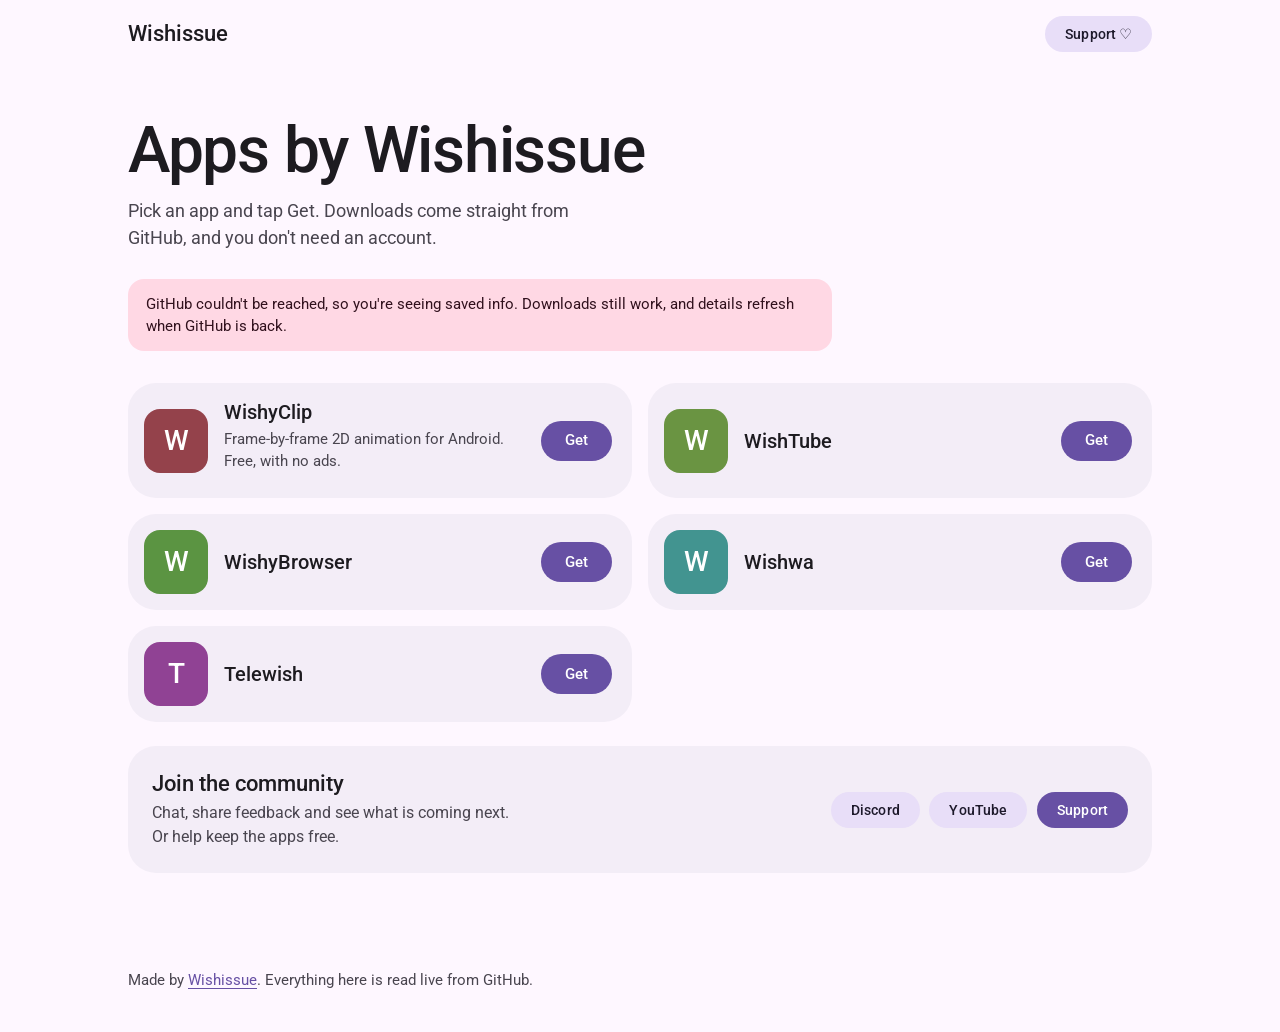
==== commit a00199b6: "Add files via upload" ====
--- a/index.html
+++ b/index.html
@@ -1,1101 +1,45 @@
-<!DOCTYPE html>
+<!doctype html>
 <html lang="en">
 <head>
-<meta charset="utf-8">
-<meta name="viewport" content="width=device-width, initial-scale=1, viewport-fit=cover">
-<title>Wishissue — free, open source, for everyone</title>
-<link rel="preconnect" href="https://fonts.googleapis.com">
-<link href="https://fonts.googleapis.com/css2?family=Bagel+Fat+One&family=Plus+Jakarta+Sans:wght@400;500;600;800&display=swap" rel="stylesheet">
-<style>
-:root{--bg:#e6f1ff;--sc:#f1f7ff;--sh:#d9e9ff;--on:#0c1b33;--onv:#44546f;--pri:#1560d4;--onpri:#fff;--pc:#d3e4ff;--onpc:#001c3b;--tc:#dfe0ff;--cc:#c4ecff;--ink:#0c1b33;--inkon:#fff;color-scheme:light;box-sizing:border-box;padding-top:env(safe-area-inset-top,0px);padding-bottom:env(safe-area-inset-bottom,0px)}
-@media (prefers-color-scheme:dark){:root:not([data-theme="light"]){--bg:#000;--sc:#0d1424;--sh:#16213a;--on:#e4ecfa;--onv:#9fb1ce;--pri:#a8c8ff;--onpri:#00315e;--pc:#0b3e7d;--onpc:#d3e4ff;--tc:#27285a;--cc:#00394f;--ink:#e4ecfa;--inkon:#0a0f1a;color-scheme:dark}}
-:root[data-theme="dark"]{--bg:#000;--sc:#0d1424;--sh:#16213a;--on:#e4ecfa;--onv:#9fb1ce;--pri:#a8c8ff;--onpri:#00315e;--pc:#0b3e7d;--onpc:#d3e4ff;--tc:#27285a;--cc:#00394f;--ink:#e4ecfa;--inkon:#0a0f1a;color-scheme:dark}
-*,*::before,*::after{box-sizing:inherit}
-html{scroll-behavior:smooth;scroll-padding-top:calc(92px + env(safe-area-inset-top,0px))}
-body{margin:0;background:var(--bg);color:var(--on);font:400 16px/1.65 "Plus Jakarta Sans",system-ui,sans-serif;transition:background .3s,color .3s;overflow-x:hidden}
-body::before{content:"";position:fixed;inset:0 0 auto;height:env(safe-area-inset-top,0px);z-index:21;background:var(--bg)}
-h1,h2,h3{margin:0;line-height:1.06;letter-spacing:-.03em;font-weight:800}
-a{color:inherit}
-svg.i{width:24px;height:24px;fill:currentColor;flex:none}
-.wrap{max-width:1040px;margin:0 auto;padding:0 20px}
-
-/* ambient ASCII layer behind the whole page */
-#bg{position:fixed;inset:0;width:100%;height:100%;z-index:0;pointer-events:none;display:block}
-main{position:relative;z-index:1}
-
-/* floating header */
-header{position:sticky;top:env(safe-area-inset-top,0px);z-index:20;pointer-events:none}
-nav{pointer-events:auto;display:flex;align-items:center;gap:4px;height:58px;margin-top:12px;padding:0 8px 0 16px;border-radius:999px;background:color-mix(in srgb,var(--sc) 78%,transparent);-webkit-backdrop-filter:blur(18px) saturate(1.4);backdrop-filter:blur(18px) saturate(1.4);border:1px solid color-mix(in srgb,var(--on) 9%,transparent);box-shadow:0 10px 30px -12px rgba(12,27,51,.28)}
-.logo{display:flex;align-items:center;gap:9px;margin-right:auto;text-decoration:none;font:400 24px/1 "Bagel Fat One","Plus Jakarta Sans",sans-serif;letter-spacing:-.01em;color:var(--on);padding-right:8px}
-.logo svg{width:30px;height:30px;color:var(--pri);animation:spin 24s linear infinite}
-.logo:hover svg{animation-duration:3s}
-nav a.l{text-decoration:none;color:var(--onv);font-weight:600;font-size:14px;padding:9px 15px;border-radius:999px;transition:background .2s,color .2s}
-nav a.l:hover{background:var(--sh);color:var(--on)}
-.btn{display:inline-flex;align-items:center;justify-content:center;gap:8px;height:48px;padding:0 26px;border:0;border-radius:999px;background:var(--pri);color:var(--onpri);font:600 15px "Plus Jakarta Sans",sans-serif;text-decoration:none;cursor:pointer;transition:box-shadow .2s,transform .2s}
-.btn:hover{box-shadow:0 6px 18px rgba(0,0,0,.25);transform:translateY(-2px)}
-.btn.t{background:var(--pc);color:var(--onpc)}
-.btn.sm{height:40px;padding:0 20px;font-size:14px}
-.btn.sup{padding:0 18px 0 15px;gap:7px;background:var(--pc);color:var(--onpc);font-weight:600}
-.btn.sup svg{width:16px;height:16px;fill:var(--pri)}
-.btn.sup:hover{background:var(--pri);color:var(--onpri);box-shadow:none;transform:none}
-.btn.sup:hover svg{fill:currentColor}
-.ib{width:40px;height:40px;border:0;border-radius:50%;background:none;color:var(--onv);display:grid;place-items:center;cursor:pointer;transition:transform .5s;margin-right:2px}
-.ib:hover{background:var(--sh);color:var(--on);transform:rotate(180deg)}
-a:focus-visible,button:focus-visible{outline:3px solid var(--pri);outline-offset:3px}
-@media(max-width:620px){nav a.l{display:none}nav{padding-left:14px}.logo{font-size:22px}}
-
-@keyframes morph{0%,100%{border-radius:50% 50% 50% 12%}33%{border-radius:30% 60% 40% 60%}66%{border-radius:60% 30% 60% 30%}}
-@keyframes spin{to{transform:rotate(360deg)}}
-@keyframes shine{0%,60%{left:-60%}100%{left:130%}}
-@keyframes drift{50%{transform:translateY(-14px) rotate(4deg)}}
-@keyframes rise{from{opacity:0;transform:translateY(60%) rotate(4deg)}to{opacity:1;transform:none}}
-@keyframes beat{0%,100%{transform:scale(1)}15%{transform:scale(1.22)}30%{transform:scale(1)}45%{transform:scale(1.14)}}
-@keyframes bob{50%{translate:0 -7px}}
-
-.hero{position:relative;padding:64px 0 90px}
-.hero .wrap{position:relative}
-.hero h1{font-size:clamp(44px,9.2vw,108px);max-width:10.5ch}
-.hero h1 .g{color:var(--pri)}
-.hero p{max-width:44ch;font-size:clamp(18px,2.4vw,21px);color:var(--onv);margin:24px 0 32px}
-.cta{display:flex;flex-wrap:wrap;gap:12px}
-
-.rv{opacity:0;transform:translateY(28px) scale(.97);transition:opacity .7s,transform .7s cubic-bezier(.2,.8,.2,1);transition-delay:var(--d,0s)}
-.rv.in{opacity:1;transform:none}
-
-section{padding:56px 0}
-h2{font-size:clamp(32px,5vw,52px);max-width:15ch}
-.card{background:var(--sc);border-radius:36px;padding:clamp(26px,5vw,56px)}
-.story{display:grid;grid-template-columns:1fr 1.2fr;gap:40px}
-.story p{margin:0 0 16px;max-width:56ch}
-.ask{display:flex;align-items:center;gap:14px;margin-top:24px;padding:14px 14px 14px 18px;border-radius:24px;background:var(--pc);color:var(--onpc)}
-.ask svg{color:var(--pri);animation:beat 2.4s infinite}
-.ask span{flex:1;font-size:15px;line-height:1.4}
-@media(max-width:760px){.story{grid-template-columns:1fr;gap:22px}.ask{flex-wrap:wrap}}
-
-.grid{display:grid;grid-template-columns:repeat(4,1fr);gap:18px;margin-top:36px}
-@media(max-width:620px){.grid{grid-template-columns:repeat(2,1fr);gap:14px}}
-.app{position:relative;aspect-ratio:1;display:grid;place-items:center;text-decoration:none;transition:opacity .7s,transform .7s cubic-bezier(.3,1.4,.5,1),border-radius .4s;transition-delay:var(--d,0s)}
-.app.in{animation:bob 5s ease-in-out infinite;animation-delay:var(--d,0s)}
-.app svg{width:42%;height:42%;fill:none;stroke:currentColor;stroke-width:1.7;stroke-linecap:round;stroke-linejoin:round;transition:transform .5s cubic-bezier(.3,1.6,.5,1)}
-.app:nth-child(1){background:var(--pri);color:var(--onpri);border-radius:32%}
-.app:nth-child(2){background:var(--pc);color:var(--onpc);border-radius:50%}
-.app:nth-child(3){background:var(--cc);color:var(--on);border-radius:50% 32% 50% 32%}
-.app:nth-child(4){background:var(--tc);color:var(--on);border-radius:32% 50%}
-.app.in:hover,.app.in:focus-visible{transform:scale(1.07);border-radius:50%;transition-delay:0s;animation-play-state:paused}
-.app:hover svg{transform:rotate(-12deg) scale(1.15)}
-.app::after{content:attr(data-name);position:absolute;bottom:-14px;left:50%;transform:translate(-50%,6px);background:var(--ink);color:var(--inkon);font-size:13px;font-weight:600;padding:5px 12px;border-radius:8px;opacity:0;pointer-events:none;transition:.2s;white-space:nowrap;z-index:2}
-.app:hover::after,.app:focus-visible::after{opacity:1;transform:translate(-50%,0)}
-
-.pillars{display:grid;grid-template-columns:repeat(auto-fit,minmax(210px,1fr));gap:28px;margin-top:32px}
-.pillars h3{font-size:20px;margin-bottom:6px;letter-spacing:-.02em}
-.pillars p{margin:0;color:var(--onv);font-size:15px}
-
-.give{background:var(--pri);color:var(--onpri);border-radius:36px;padding:clamp(26px,6vw,60px);position:relative;overflow:hidden;margin-bottom:36px}
-.give::after{content:"";position:absolute;right:-90px;bottom:-110px;width:320px;height:320px;background:rgba(255,255,255,.14);animation:morph 9s ease-in-out infinite;pointer-events:none}
-.give>*{position:relative;z-index:1}
-.give p{max-width:50ch;opacity:.9;margin:16px 0 26px}
-.give h2{max-width:13ch}
-@media(prefers-reduced-motion:reduce){*,*::before,*::after{animation:none!important;transition:none!important}.rv{opacity:1;transform:none}html{scroll-behavior:auto}}
-.ways{display:flex;flex-wrap:wrap;gap:14px}
-.wy{position:relative;width:68px;height:68px;display:grid;place-items:center;background:var(--onpri);color:var(--pri);text-decoration:none;font-size:28px;font-weight:800;border-radius:50%;transition:transform .3s cubic-bezier(.3,1.5,.5,1),border-radius .3s}
-.wy:nth-child(even){border-radius:32%}
-.wy:hover,.wy:focus-visible{transform:translateY(-5px) scale(1.06);border-radius:30% 50%}
-.wy::after{content:attr(data-name);position:absolute;bottom:calc(100% + 8px);left:50%;transform:translate(-50%,6px);background:var(--ink);color:var(--inkon);font-size:13px;font-weight:600;padding:5px 12px;border-radius:8px;opacity:0;pointer-events:none;transition:.2s;white-space:nowrap}
-.wy:hover::after,.wy:focus-visible::after{opacity:1;transform:translate(-50%,0)}
-.hero .wrap{z-index:1}
-.cols{display:grid;grid-template-columns:repeat(auto-fit,minmax(170px,1fr));gap:22px;font-size:14px;line-height:1.5}
-.cols b{display:block;margin-bottom:8px;font-weight:800}
-.cols p{margin:0;opacity:.85}
-.cols a{display:block;color:inherit;text-underline-offset:3px}
-.mark{margin-top:clamp(28px,6vw,60px);font:400 clamp(54px,15.4vw,178px)/.9 "Bagel Fat One","Plus Jakarta Sans",sans-serif;color:#c3d7ff;white-space:nowrap;text-align:center;letter-spacing:-.01em;user-select:none}
-.eye{display:inline-block;width:.76em;height:.76em;border-radius:50%;background:currentColor;position:relative;vertical-align:baseline;margin-right:.03em}
-.hole{position:absolute;inset:22%;border-radius:50%;background:#0b1220;animation:blink 6s infinite}
-.pupil{position:absolute;width:46%;height:46%;left:27%;top:27%;border-radius:50%;background:currentColor;transform:translate(var(--px,0),var(--py,0));transition:transform .22s ease-out}
-@keyframes blink{0%,95%,100%{transform:scaleY(1)}97.5%{transform:scaleY(.06)}}
-.hero h1{font-size:clamp(40px,6.4vw,86px);max-width:11ch}
-.give .hole{background:var(--pri)}
-.hero{overflow:hidden;padding:72px 0 120px}
-.hero .wrap{position:relative;z-index:1}
-.hero h1{font-size:clamp(44px,8vw,104px);max-width:11ch}
-.hero canvas{position:absolute;inset:0;width:100%;height:100%;display:block;-webkit-mask-image:linear-gradient(#000 78%,transparent);mask-image:linear-gradient(#000 78%,transparent)}
-.give{padding:clamp(22px,4vw,38px) clamp(22px,4vw,40px) 0;margin-bottom:24px;border-radius:32px}
-.give .top{display:flex;flex-wrap:wrap;align-items:center;justify-content:space-between;gap:20px 32px}
-.give h2{font-size:clamp(28px,4vw,40px);max-width:none}
-.give p{margin:10px 0 0}
-.wy{width:56px;height:56px;font-size:24px}
-.give .mark{color:var(--onpri);margin-top:clamp(28px,5vw,56px);padding-bottom:clamp(18px,3.4vw,40px);font-size:clamp(30px,8.6vw,112px);text-transform:uppercase;font-weight:800;letter-spacing:.09em;word-spacing:.22em;-webkit-text-stroke:.02em currentColor}
-.give .hole{background:var(--pri)}
-
-/* single wandering eye: it is the dot of the first "i" */
-.mark .eye{width:.58em;height:.58em;margin:0 .09em 0 0;vertical-align:baseline}
-.mark .eye .hole{inset:25%}
-.mark .eye .pupil{width:52%;height:52%;left:24%;top:24%}
-
-
-/* tiles: five columns */
-.grid{grid-template-columns:repeat(5,1fr)}
-@media(max-width:760px){.grid{grid-template-columns:repeat(3,1fr)}}
-@media(max-width:480px){.grid{grid-template-columns:repeat(2,1fr)}}
-.app:nth-child(5){background:var(--pc);color:var(--onpc);border-radius:50% 32%}
-/* tiles use the real app icons */
-.grid{display:grid;grid-template-columns:repeat(auto-fill,minmax(140px,180px));gap:22px;justify-content:start}
-@media(max-width:480px){.grid{grid-template-columns:repeat(2,1fr)}}
-.app{overflow:visible}
-.app .ti{width:100%;height:100%;object-fit:cover;border-radius:inherit;display:block;transition:border-radius .4s}
-.app .tl{font-size:44px;font-weight:800;line-height:1}
-.app:nth-child(4n+1){background:var(--pri);color:var(--onpri);border-radius:32%}
-.app:nth-child(4n+2){background:var(--pc);color:var(--onpc);border-radius:50%}
-.app:nth-child(4n+3){background:var(--cc);color:var(--on);border-radius:50% 32% 50% 32%}
-.app:nth-child(4n+4){background:var(--tc);color:var(--on);border-radius:32% 50%}
-.app.sk{animation:pulse 1.4s ease-in-out infinite;pointer-events:none}
-@keyframes pulse{50%{opacity:.45}}
-.empty{margin:28px 0 0;color:var(--onv)}
-/* goal bar */
-.goal{margin:16px 0 0;max-width:340px;font-size:14px}
-.goal .bar{height:8px;margin-top:6px;border-radius:99px;background:rgba(255,255,255,.25);overflow:hidden}
-.goal .bar i{display:block;height:100%;width:0;border-radius:99px;background:var(--onpri);transition:width .8s cubic-bezier(.2,.8,.2,1)}
-/* footer corner links */
-.foot{position:relative;z-index:1;display:flex;align-items:center;justify-content:space-between;gap:16px;padding-top:4px;padding-bottom:calc(28px + env(safe-area-inset-bottom,0px));font-size:14px;color:var(--onv)}
-.soc{display:flex;gap:8px}
-.soc a{position:relative;width:36px;height:36px;display:grid;place-items:center;border-radius:50%;background:var(--sc);color:var(--onv);transition:transform .25s cubic-bezier(.3,1.5,.5,1),background .2s,color .2s}
-.soc a svg{width:18px;height:18px;fill:currentColor}
-.soc a:hover,.soc a:focus-visible{background:var(--pri);color:var(--onpri);transform:translateY(-3px)}
-.soc a::after{content:attr(data-name);position:absolute;bottom:calc(100% + 8px);left:50%;transform:translate(-50%,6px);background:var(--ink);color:var(--inkon);font-size:12px;font-weight:600;padding:4px 10px;border-radius:8px;opacity:0;pointer-events:none;transition:.2s;white-space:nowrap}
-.soc a:hover::after,.soc a:focus-visible::after{opacity:1;transform:translate(-50%,0)}
-.wy svg{width:26px;height:26px}
-.dl{margin-top:22px}.dl h2{font-size:18px;margin-bottom:6px}
-.dl a{display:flex;justify-content:space-between;gap:12px;padding:10px 0;border-bottom:1px solid color-mix(in srgb,var(--on) 10%,transparent);text-decoration:none;font-size:14px}
-.dl a:last-child{border:0}.dl small{color:var(--onv);display:block}.dl b{white-space:nowrap;font-weight:600}
-/* app download page: one full screen, no header/footer, nothing to scroll to */
-body.d header,body.d .foot,body.d #bg,body.d .give{display:none}
-body.d{overflow-x:hidden}
-#detail{padding:0}
-#detail>.wrap{max-width:none;padding:0}
-.hero2{position:relative;display:grid;grid-template-columns:1fr 1fr;height:100vh;height:100svh;overflow:hidden}
-.hl{position:relative;display:flex;flex-direction:column;justify-content:center;padding:clamp(64px,10vh,96px) clamp(24px,5vw,72px) clamp(24px,5vh,48px);min-height:0}
-.back{position:absolute;z-index:3;top:calc(20px + env(safe-area-inset-top,0px));left:clamp(18px,4vw,56px);display:inline-flex;align-items:center;gap:6px;text-decoration:none;font-weight:600;font-size:14px;color:var(--onv);padding:8px 14px 8px 10px;border-radius:999px;background:var(--sc)}
-.back:hover{background:var(--sh);color:var(--on)}
-.kick{font:600 13px/1 "Plus Jakarta Sans",sans-serif;letter-spacing:.14em;text-transform:uppercase;color:var(--pri)}
-.hl h1{margin:14px 0 0;font:400 clamp(36px,min(6.2vw,11vh),92px)/1 "Bagel Fat One","Plus Jakarta Sans",sans-serif;letter-spacing:-.01em;text-transform:uppercase;overflow-wrap:anywhere}
-.ln{display:block;overflow:hidden;padding:.06em 0}
-.ln>i{display:block;font-style:normal}
-.ln.n{color:var(--pri)}
-.hl .lede{max-width:44ch;margin:clamp(14px,2.6vh,22px) 0 0;font-size:clamp(15px,2vh,19px);color:var(--onv);display:-webkit-box;-webkit-line-clamp:3;-webkit-box-orient:vertical;overflow:hidden}
-.acts{display:flex;flex-wrap:wrap;gap:10px;margin:clamp(18px,3.6vh,30px) 0 0}
-.stats{display:flex;flex-wrap:wrap;gap:10px 24px;margin-top:clamp(20px,4.6vh,46px);padding-top:clamp(12px,2.2vh,20px);border-top:2px solid color-mix(in srgb,var(--on) 14%,transparent)}
-.stats b{display:block;font-size:clamp(15px,2.2vh,20px);font-weight:800;letter-spacing:-.02em}
-.stats small{font-size:12px;letter-spacing:.08em;text-transform:uppercase;color:var(--onv)}
-/* right side: the icon is part of the background */
-.hr{position:relative;display:flex;flex-direction:column;background:var(--ac,#1560d4);color:var(--acon,#fff);overflow:hidden;transition:background .5s}
-.hr::before{content:"";position:absolute;inset:0;pointer-events:none;background:linear-gradient(160deg,rgba(255,255,255,.10),transparent 50%,rgba(0,0,0,.12))}
-.lg{position:relative;flex:1;min-height:0;display:grid;place-items:center;padding:clamp(56px,9vh,84px) 16px 8px}
-.logo2{height:100%;max-height:560px;max-width:100%;aspect-ratio:1;object-fit:cover;border-radius:0;box-shadow:none;background:none;-webkit-mask-image:radial-gradient(closest-side,#000 58%,transparent 100%);mask-image:radial-gradient(closest-side,#000 58%,transparent 100%)}
-.logo2.tl2{display:grid;place-items:center;font:400 clamp(90px,24vh,220px)/1 "Bagel Fat One",sans-serif;color:inherit;-webkit-mask:none;mask:none}
-.ver{position:absolute;top:calc(20px + env(safe-area-inset-top,0px));right:clamp(18px,4vw,40px);z-index:2;font:400 clamp(34px,6vh,64px)/1 "Bagel Fat One",sans-serif;opacity:.9}
-.shots2{position:relative;display:flex;gap:12px;overflow-x:auto;padding:6px clamp(16px,3vw,32px) calc(18px + env(safe-area-inset-bottom,0px));scrollbar-width:none;scroll-snap-type:x proximity}
-.shots2::-webkit-scrollbar{display:none}
-.shots2 button{flex:none;border:2px solid rgba(255,255,255,.4);padding:0;background:rgba(0,0,0,.15);border-radius:16px;overflow:hidden;cursor:zoom-in;scroll-snap-align:start;height:clamp(110px,24vh,210px);box-shadow:0 14px 28px -14px rgba(0,0,0,.5);transition:transform .3s cubic-bezier(.3,1.5,.5,1)}
-.shots2 button:hover,.shots2 button:focus-visible{transform:translateY(-6px) scale(1.03)}
-.shots2 img{height:100%;width:auto;display:block}
-/* incoming animation (from-states only, so reduced motion simply shows the final page) */
-.hero2.go .hr{animation:wipe 1s cubic-bezier(.7,0,.2,1) both}
-.hero2.go .logo2{animation:logoin 1.2s cubic-bezier(.2,.9,.2,1) .35s both,float 7s ease-in-out 1.6s infinite}
-.hero2.go .ver{animation:fadeup .7s .9s both}
-.hero2.go .ln>i{animation:up .85s cubic-bezier(.2,.85,.2,1) both;animation-delay:calc(.25s + var(--k)*.12s)}
-.hero2.go .kick,.hero2.go .lede,.hero2.go .acts,.hero2.go .stats,.hero2.go .back{animation:fadeup .7s cubic-bezier(.2,.85,.2,1) both;animation-delay:var(--d,.2s)}
-.hero2.go .shots2 button{animation:fadeup .7s cubic-bezier(.2,.85,.2,1) both;animation-delay:calc(.9s + var(--k)*.08s)}
-@keyframes wipe{from{clip-path:circle(0% at 50% 50%)}to{clip-path:circle(150% at 50% 50%)}}
-@keyframes logoin{from{opacity:0;transform:scale(.55) rotate(-14deg)}}
-@keyframes up{from{transform:translateY(110%)}}
-@keyframes fadeup{from{opacity:0;transform:translateY(22px)}}
-@keyframes float{50%{transform:translateY(-10px) scale(1.02)}}
-@media(max-width:820px){
- .hero2{grid-template-columns:1fr;height:auto;min-height:100svh;overflow:visible}
- .hr{order:-1;height:min(64svh,540px)}
- .shots2 button{height:clamp(84px,13svh,120px)}
- .lg{padding-top:64px}
- .hl{padding-top:28px}
- .back{background:rgba(255,255,255,.88);color:#0c1b33}
-}
-/* small pop-up for download options */
-dialog#dlg{width:min(92vw,400px);border:0;border-radius:28px;padding:24px;background:var(--sc);color:var(--on)}
-dialog#dlg::backdrop{background:rgba(0,0,0,.5);backdrop-filter:blur(4px)}
-dialog#dlg[open]{animation:pop .45s cubic-bezier(.2,1.2,.3,1) both}
-dialog#dlg[open]::backdrop{animation:fade .3s both}
-@keyframes pop{from{opacity:0;transform:translateY(24px) scale(.9)}}
-@keyframes fade{from{opacity:0}}
-dialog#dlg h3{font-size:22px;padding-right:36px}
-dialog#dlg .opts{margin:14px 0 4px;display:grid;gap:8px}
-dialog#dlg .opt{display:flex;align-items:center;justify-content:space-between;gap:12px;padding:12px 16px;border-radius:18px;background:var(--sh);text-decoration:none;font-size:14px;transition:background .2s,transform .2s}
-dialog#dlg .opt:hover{background:var(--pri);color:var(--onpri);transform:translateX(3px)}
-dialog#dlg .opt small{display:block;opacity:.75;font-size:12px}
-dialog#dlg .opt b{white-space:nowrap;font-weight:600}
-dialog#dlg .opt.best{background:var(--pri);color:var(--onpri)}
-dialog#dlg .more{display:flex;flex-wrap:wrap;gap:6px 16px;margin-top:14px;font-size:13px}
-dialog#dlg .more a{color:var(--onv);text-underline-offset:3px}
-dialog#lb{max-width:min(94vw,900px);max-height:92vh;border:0;border-radius:24px;padding:10px;background:var(--sc)}
-dialog#lb::backdrop{background:rgba(0,0,0,.65)}
-dialog#lb img{display:block;max-width:100%;max-height:calc(92vh - 20px);margin:auto;border-radius:16px}
-dialog#lb .x{background:var(--sc);z-index:1}
-/* donate dialog */
-button.wy{border:0;cursor:pointer;font-family:inherit}
-dialog#pay{width:min(92vw,400px);border:0;border-radius:32px;padding:26px;background:var(--sc);color:var(--on);text-align:center}
-dialog#pay::backdrop{background:rgba(0,0,0,.5);backdrop-filter:blur(4px)}
-dialog#pay h3{font-size:24px}
-.x{position:absolute;top:12px;right:14px;width:40px;height:40px;border:0;border-radius:50%;background:none;color:var(--onv);font-size:26px;cursor:pointer}
-.x:hover{background:var(--sh)}
-.seg{display:flex;gap:6px;margin:16px 0;padding:4px;border-radius:999px;background:var(--sh)}
-.seg button{flex:1;height:38px;border:0;border-radius:999px;background:none;color:var(--onv);font:600 14px "Plus Jakarta Sans",sans-serif;cursor:pointer}
-.seg button[aria-selected="true"]{background:var(--pri);color:var(--onpri)}
-.qr{width:200px;height:200px;margin:0 auto;padding:10px;border-radius:20px;background:#fff;display:grid;place-items:center}
-.qr svg{width:100%;height:100%}
-.nn{margin:14px 0 8px;font-size:14px;color:var(--onv)}
-.addr{margin:0 0 14px;padding:12px;border-radius:16px;background:var(--sh);font:500 13px ui-monospace,Menlo,Consolas,monospace;word-break:break-all;user-select:all}
-.warn{margin:12px 0 0;font-size:12.5px;color:var(--onv)}
-</style>
+  <meta charset="utf-8">
+  <meta name="viewport" content="width=device-width, initial-scale=1">
+  <title>Apps by Wishissue</title>
+  <meta name="description" content="Download Wishissue's apps straight from GitHub. No account needed.">
+  <meta property="og:title" content="Apps by Wishissue">
+  <meta property="og:description" content="Download Wishissue's apps straight from GitHub. No account needed.">
+  <meta property="og:type" content="website">
+  <meta name="theme-color" content="#fef7ff" media="(prefers-color-scheme: light)">
+  <meta name="theme-color" content="#141218" media="(prefers-color-scheme: dark)">
+  <link rel="icon" href="data:image/svg+xml,%3Csvg xmlns='http://www.w3.org/2000/svg' viewBox='0 0 64 64'%3E%3Crect width='64' height='64' rx='14' fill='%236750a4'/%3E%3Cpath d='M20 22h24v6H20zM20 34h24v6H20z' fill='%23fff'/%3E%3C/svg%3E">
+  <link rel="preconnect" href="https://fonts.googleapis.com">
+  <link rel="preconnect" href="https://fonts.gstatic.com" crossorigin>
+  <link href="https://fonts.googleapis.com/css2?family=Roboto:wght@400;500;700&display=swap" rel="stylesheet">
+  <link rel="stylesheet" href="style.css">
 </head>
 <body>
-<canvas id="bg" aria-hidden="true"></canvas>
-<header><div class="wrap"><nav>
-  <a class="logo" href="#top" aria-label="Wishissue home"><svg viewBox="0 0 32 32" aria-hidden="true"><g fill="currentColor"><ellipse cx="16" cy="16" rx="4.2" ry="14.5"/><ellipse cx="16" cy="16" rx="4.2" ry="14.5" transform="rotate(60 16 16)"/><ellipse cx="16" cy="16" rx="4.2" ry="14.5" transform="rotate(120 16 16)"/></g><circle cx="16" cy="16" r="3.6" fill="var(--sc)"/></svg><span>wishissue</span></a>
-    <button class="ib" id="tog" aria-label="Switch light or dark theme"><svg class="i" viewBox="0 0 24 24"><path d="M20 8.69V4h-4.69L12 .69 8.69 4H4v4.69L.69 12 4 15.31V20h4.69L12 23.31 15.31 20H20v-4.69L23.31 12 20 8.69zM12 18V6c3.31 0 6 2.69 6 6s-2.69 6-6 6z"/></svg></button>
-  <a class="btn sm sup" href="#support"><svg viewBox="0 0 24 24" aria-hidden="true"><path d="M12 21.35l-1.45-1.32C5.4 15.36 2 12.28 2 8.5 2 5.42 4.42 3 7.5 3c1.74 0 3.41.81 4.5 2.09C13.09 3.81 14.76 3 16.5 3 19.58 3 22 5.42 22 8.5c0 3.78-3.4 6.86-8.55 11.54L12 21.35z"/></svg>Support</a>
-</nav></div></header>
+  <a class="skip" href="#main">Skip to content</a>
 
-<main id="top">
-<div id="home">
-<div class="hero"><canvas id="art" aria-hidden="true"></canvas><div class="wrap">
-  <h1>Good software should be <span class="g">free for everyone.</span></h1>
-  <p>Small, honest apps with no ads, no tracking and no price tag. Use them, read the code, make them better.</p>
-  <div class="cta"><a class="btn" href="#apps">Explore the apps</a><a class="btn t" href="#story">My story</a></div>
-</div></div>
+  <header class="site wrap">
+    <a class="brand" href="#/">
+      <img id="brand-img" alt="" width="32" height="32" hidden>
+      <span id="brand-name">Apps</span>
+    </a>
+    <a class="btn sm soft" href="donate.html">Support &#9825;</a>
+  </header>
 
-<section id="story"><div class="wrap"><div class="card story rv">
-  <h2>I built these for people like me.</h2>
-  <div>
-    <p>Every useful app wanted a subscription, my data, or both. So I started making the tools I wished existed and gave them away.</p>
-    <p>Everything is open source. Check how it works, copy it, or send a fix. I never collect your information, so I have nothing to sell. The apps stay free, and they keep going because people choose to chip in.</p>
-    <div class="ask"><svg class="i" viewBox="0 0 24 24"><path d="M12 21.35l-1.45-1.32C5.4 15.36 2 12.28 2 8.5 2 5.42 4.42 3 7.5 3c1.74 0 3.41.81 4.5 2.09C13.09 3.81 14.76 3 16.5 3 19.58 3 22 5.42 22 8.5c0 3.78-3.4 6.86-8.55 11.54L12 21.35z"/></svg><span>Enjoying an app? Support it on Ko-fi or with USDT.</span><a class="btn sm" href="#support">Support</a></div>
-  </div>
-</div></div></section>
+  <main id="main" class="wrap" tabindex="-1">
+    <noscript><p class="empty">This page needs JavaScript to load the app list.</p></noscript>
+  </main>
 
-<section id="apps"><div class="wrap">
-  <h2>Pick an icon. Install it.</h2>
-  <div class="grid" id="grid" aria-live="polite"></div>
-</div></section>
+  <footer class="site wrap">
+    <p id="footer-text"></p>
+  </footer>
 
-<section id="promise" style="padding-top:20px"><div class="wrap">
-  <h2>What you can count on.</h2>
-  <div class="pillars">
-    <div class="rv"><h3>Always free</h3><p>No trials, paywalls or “pro” tiers. Ever.</p></div>
-    <div class="rv" style="--d:.08s"><h3>Open source</h3><p>Every line of code is public and yours to inspect.</p></div>
-    <div class="rv" style="--d:.16s"><h3>Private by default</h3><p>No ads, trackers or accounts you didn’t ask for.</p></div>
-    <div class="rv" style="--d:.24s"><h3>Made for everyone</h3><p>Simple, accessible and light on older devices.</p></div>
-  </div>
-</div></section>
+  <dialog class="lightbox" id="lightbox" aria-label="Screenshot">
+    <button class="lb-close" type="button" aria-label="Close screenshot">&times;</button>
+    <img alt="">
+  </dialog>
 
-<section id="support" style="padding-top:20px"><div class="wrap">
-  <div class="give rv">
-    <div class="top"><div><h2>Help keep Wishissue free.</h2><p>Never expected, always appreciated. Tip on Ko-fi, or send USDT with crypto.</p><div class="goal" id="goal" hidden><span id="gt"></span><div class="bar"><i id="gf"></i></div></div></div><div class="ways" id="ways"><a class="wy" id="kofi" href="https://ko-fi.com/wishismachine" target="_blank" rel="noopener" data-name="Ko-fi" aria-label="Support on Ko-fi"><svg class="i" viewBox="0 0 24 24" aria-hidden="true"><path d="M11.351 2.715c-2.7 0-4.986.025-6.83.26C2.078 3.285 0 5.154 0 8.61c0 3.506.182 6.13 1.585 8.493 1.584 2.701 4.233 4.182 7.662 4.182h.83c4.209 0 6.494-2.234 7.637-4a9.5 9.5 0 0 0 1.091-2.338C21.792 14.688 24 12.22 24 9.208v-.415c0-3.247-2.13-5.507-5.792-5.87-1.558-.156-2.65-.208-6.857-.208m0 1.947c4.208 0 5.09.052 6.571.182 2.624.311 4.13 1.584 4.13 4v.39c0 2.156-1.792 3.844-3.87 3.844h-.935l-.156.649c-.208 1.013-.597 1.818-1.039 2.546-.909 1.428-2.545 3.064-5.922 3.064h-.805c-2.571 0-4.831-.883-6.078-3.195-1.09-2-1.298-4.155-1.298-7.506 0-2.181.857-3.402 3.012-3.714 1.533-.233 3.559-.26 6.39-.26m6.547 2.287c-.416 0-.65.234-.65.546v2.935c0 .311.234.545.65.545 1.324 0 2.051-.754 2.051-2s-.727-2.026-2.052-2.026m-10.39.182c-1.818 0-3.013 1.48-3.013 3.142 0 1.533.858 2.857 1.949 3.897.727.701 1.87 1.429 2.649 1.896a1.47 1.47 0 0 0 1.507 0c.78-.467 1.922-1.195 2.623-1.896 1.117-1.039 1.974-2.364 1.974-3.897 0-1.662-1.247-3.142-3.039-3.142-1.065 0-1.792.545-2.338 1.298-.493-.753-1.246-1.298-2.312-1.298"/></svg></a></div></div>
-    <div class="mark" role="img" aria-label="Open source"><span aria-hidden="true"><span class="eye"><span class="hole"><span class="pupil"></span></span></span>pen source</span></div>
-  </div>
-</div></section>
-</div>
-<section id="detail" hidden><div class="wrap"></div></section>
-</main>
-
-<footer class="foot wrap"><span id="made">Free and open source.</span><div class="soc" id="soc"><a href="https://discord.com/invite/B5scEa987Y" target="_blank" rel="noopener" data-name="Discord" aria-label="Discord"><svg class="i" viewBox="0 0 24 24" aria-hidden="true"><path d="M20.317 4.3698a19.7913 19.7913 0 00-4.8851-1.5152.0741.0741 0 00-.0785.0371c-.211.3753-.4447.8648-.6083 1.2495-1.8447-.2762-3.68-.2762-5.4868 0-.1636-.3933-.4058-.8742-.6177-1.2495a.077.077 0 00-.0785-.037 19.7363 19.7363 0 00-4.8852 1.515.0699.0699 0 00-.0321.0277C.5334 9.0458-.319 13.5799.0992 18.0578a.0824.0824 0 00.0312.0561c2.0528 1.5076 4.0413 2.4228 5.9929 3.0294a.0777.0777 0 00.0842-.0276c.4616-.6304.8731-1.2952 1.226-1.9942a.076.076 0 00-.0416-.1057c-.6528-.2476-1.2743-.5495-1.8722-.8923a.077.077 0 01-.0076-.1277c.1258-.0943.2517-.1923.3718-.2914a.0743.0743 0 01.0776-.0105c3.9278 1.7933 8.18 1.7933 12.0614 0a.0739.0739 0 01.0785.0095c.1202.099.246.1981.3728.2924a.077.077 0 01-.0066.1276 12.2986 12.2986 0 01-1.873.8914.0766.0766 0 00-.0407.1067c.3604.698.7719 1.3628 1.225 1.9932a.076.076 0 00.0842.0286c1.961-.6067 3.9495-1.5219 6.0023-3.0294a.077.077 0 00.0313-.0552c.5004-5.177-.8382-9.6739-3.5485-13.6604a.061.061 0 00-.0312-.0286zM8.02 15.3312c-1.1825 0-2.1569-1.0857-2.1569-2.419 0-1.3332.9555-2.4189 2.157-2.4189 1.2108 0 2.1757 1.0952 2.1568 2.419 0 1.3332-.9555 2.4189-2.1569 2.4189zm7.9748 0c-1.1825 0-2.1569-1.0857-2.1569-2.419 0-1.3332.9554-2.4189 2.1569-2.4189 1.2108 0 2.1757 1.0952 2.1568 2.419 0 1.3332-.946 2.4189-2.1568 2.4189Z"/></svg></a><a href="https://www.youtube.com/@wishismachine" target="_blank" rel="noopener" data-name="YouTube" aria-label="YouTube"><svg class="i" viewBox="0 0 24 24" aria-hidden="true"><path d="M23.498 6.186a3.016 3.016 0 0 0-2.122-2.136C19.505 3.545 12 3.545 12 3.545s-7.505 0-9.377.505A3.017 3.017 0 0 0 .502 6.186C0 8.07 0 12 0 12s0 3.93.502 5.814a3.016 3.016 0 0 0 2.122 2.136c1.871.505 9.376.505 9.376.505s7.505 0 9.377-.505a3.015 3.015 0 0 0 2.122-2.136C24 15.93 24 12 24 12s0-3.93-.502-5.814zM9.545 15.568V8.432L15.818 12l-6.273 3.568z"/></svg></a><a href="https://github.com/wishissue" target="_blank" rel="noopener" data-name="GitHub" aria-label="GitHub"><svg class="i" viewBox="0 0 24 24" aria-hidden="true"><path d="M12 .297c-6.63 0-12 5.373-12 12 0 5.303 3.438 9.8 8.205 11.385.6.113.82-.258.82-.577 0-.285-.01-1.04-.015-2.04-3.338.724-4.042-1.61-4.042-1.61C4.422 18.07 3.633 17.7 3.633 17.7c-1.087-.744.084-.729.084-.729 1.205.084 1.838 1.236 1.838 1.236 1.07 1.835 2.809 1.305 3.495.998.108-.776.417-1.305.76-1.605-2.665-.3-5.466-1.332-5.466-5.93 0-1.31.465-2.38 1.235-3.22-.135-.303-.54-1.523.105-3.176 0 0 1.005-.322 3.3 1.23.96-.267 1.98-.399 3-.405 1.02.006 2.04.138 3 .405 2.28-1.552 3.285-1.23 3.285-1.23.645 1.653.24 2.873.12 3.176.765.84 1.23 1.91 1.23 3.22 0 4.61-2.805 5.625-5.475 5.92.42.36.81 1.096.81 2.22 0 1.606-.015 2.896-.015 3.286 0 .315.21.69.825.57C20.565 22.092 24 17.592 24 12.297c0-6.627-5.373-12-12-12"/></svg></a></div></footer>
-
-<dialog id="dlg" aria-labelledby="dt"><form method="dialog"><button class="x" aria-label="Close">&times;</button></form><h3 id="dt">Download</h3><div class="opts" id="opts"></div><div class="more" id="more"></div></dialog>
-
-<dialog id="lb" aria-label="Screenshot"><form method="dialog"><button class="x" aria-label="Close">&times;</button></form><img alt=""></dialog>
-
-<dialog id="pay" aria-labelledby="pt"><form method="dialog"><button class="x" aria-label="Close">&times;</button></form>
-  <h3 id="pt">Donate USDT</h3>
-  <div class="seg" id="seg"></div>
-  <div class="qr" id="qr"></div>
-  <p class="nn" id="nn"></p>
-  <p class="addr" id="addr" tabindex="0"></p>
-  <button class="btn" id="cpy" type="button">Copy address</button>
-  <p class="warn" id="warn"></p>
-</dialog>
-
-
-<script>
-var els=document.querySelectorAll(".rv");
-if("IntersectionObserver" in window){var io=window.io=new IntersectionObserver(function(es){es.forEach(function(e){if(e.isIntersecting){e.target.classList.add("in");io.unobserve(e.target)}})},{threshold:.15});els.forEach(function(e){io.observe(e)})}else{els.forEach(function(e){e.classList.add("in")})}
-document.querySelectorAll(".cp").forEach(function(b){b.onclick=function(){var t=b.parentNode.querySelector("code").textContent;function done(){b.textContent="Copied";b.classList.add("ok");setTimeout(function(){b.textContent="Copy";b.classList.remove("ok")},1600)}
-try{navigator.clipboard.writeText(t).then(done,fb)}catch(e){fb()}
-function fb(){var a=document.createElement("textarea");a.value=t;document.body.appendChild(a);a.select();try{document.execCommand("copy")}catch(e){}a.remove();done()}}});
-document.getElementById("tog").onclick=function(){var r=document.documentElement,d=matchMedia("(prefers-color-scheme:dark)").matches,cur=r.dataset.theme||(d?"dark":"light");r.dataset.theme=cur==="dark"?"light":"dark"};
-
-
-/* hero ASCII flower (unchanged) */
-(function(){
-var cv=document.getElementById("art"),x=cv.getContext("2d"),W=0,H=0,cols=0,rows=0,cw=0,rh=0,px=-999,py=-999,col="#1560d4",col2="#0c1b33",vis=true,last=0,cx=0,cy=0,R=0,C2=0;
-var RAMP=" .,:;-~=+*xX#%@",L=RAMP.length,PI=Math.PI,still=matchMedia("(prefers-reduced-motion:reduce)").matches;
-function size(){W=cv.clientWidth;H=cv.clientHeight;if(!W||!H)return;var d=Math.min(devicePixelRatio||1,2);cv.width=W*d;cv.height=H*d;x.setTransform(d,0,0,d,0,0);
-  var fs=W<600?12:14;cw=fs*.6;rh=fs*.95;cols=Math.ceil(W/cw);rows=Math.ceil(H/rh);x.font=fs+"px ui-monospace,Menlo,Consolas,monospace";x.textBaseline="middle";
-  var wide=W>760;cx=W*(wide?.75:.64);cy=H*(wide?.5:.76);R=wide?Math.min(W*.37,H*.72):Math.min(W*.55,H*.46);draw(last)}
-function colr(){var c=getComputedStyle(document.documentElement);col=c.getPropertyValue("--pri").trim()||col;col2=c.getPropertyValue("--on").trim()||col2;draw(last)}
-function flower(X,Y,t){
-  var dx=X-cx,dy=Y-cy,r=Math.sqrt(dx*dx+dy*dy)/R;C2=0;if(r>1.1)return 0;
-  var ang=Math.atan2(dy,dx),b=0,lit=.14*Math.cos(ang+2.3);
-  var th=ang-t*.06,a=Math.abs(Math.cos(6*th)),pr=(.46+.54*Math.pow(a,.75))*(1+.04*Math.sin(t*.8));
-  if(r<pr){b=.2+.5*(r/pr)+lit;if(pr-r<.045)b=.95;else if(1-a<.03&&r>.15)b=Math.max(b,.72)}
-  var th2=ang+t*.05+PI/12,a2=Math.abs(Math.cos(6*th2)),pr2=(.3+.42*Math.pow(a2,.85))*(1+.05*Math.sin(t*.8+1.2));
-  if(r<pr2){b=.38+.45*(r/pr2)+lit;if(pr2-r<.05)b=1;else if(1-a2<.03&&r>.1)b=Math.max(b,.8)}
-  var th3=ang-t*.1,a3=Math.abs(Math.cos(4*th3)),pr3=(.13+.2*a3)*(1+.06*Math.sin(t*.8+2.4));
-  if(r<pr3){b=.55+.4*(r/pr3);if(pr3-r<.045)b=1}
-  if(r<.11){C2=1;b=(Math.sin(r*95)*Math.sin(ang*21+r*38-t*.3)>0)?.95:.45}
-  if(b>0&&!C2)b*=.88+.12*Math.sin(ang*12-t*1.2+r*6);
-  return b}
-function draw(ms){
-  last=ms;var t=ms/1000;x.clearRect(0,0,W,H);x.fillStyle=col;var cur=0;
-  for(var j=0;j<rows;j++){var y=(j+.5)*rh;
-    for(var i=0;i<cols;i++){var X=i*cw,b=flower(X+cw/2,y,t),dx=X-px,dy=y-py;
-      b+=.6*Math.exp(-(dx*dx+dy*dy)/6000)*(b>0?1:.45);
-      if(b<.08)continue;if(C2!==cur){cur=C2;x.fillStyle=cur?col2:col}
-      x.globalAlpha=.14+.5*Math.min(b,1);x.fillText(RAMP[Math.min(L-1,Math.floor(b*L))],X,y)}}
-  x.fillStyle=col2;var P=".*+'";
-  for(var k=0;k<34;k++){var life=(t*.07+k/34)%1,an=k*2.399+t*.12,rad=R*(.35+.85*life);
-    var X=cx+Math.cos(an)*rad,Y=cy+Math.sin(an)*rad*.85-life*R*.35;
-    x.globalAlpha=Math.sin(life*PI)*.75;x.fillText(P[k%4],Math.round(X/cw)*cw,Math.round(Y/rh)*rh)}
-  x.globalAlpha=1}
-function loop(ms){requestAnimationFrame(loop);if(!vis||still||ms-last<40)return;draw(ms)}
-addEventListener("pointermove",function(e){var r=cv.getBoundingClientRect();px=e.clientX-r.left;py=e.clientY-r.top;if(still)draw(last)});
-new IntersectionObserver(function(e){vis=e[0].isIntersecting}).observe(cv);
-if(window.ResizeObserver)new ResizeObserver(size).observe(cv);else addEventListener("resize",size);
-new MutationObserver(colr).observe(document.documentElement,{attributes:true,attributeFilter:["data-theme"]});
-matchMedia("(prefers-color-scheme:dark)").addEventListener("change",function(){setTimeout(colr,50)});
-colr();size();requestAnimationFrame(loop);
-})();
-
-/* ambient ASCII decor across the whole page: stars, flowers, tech bits */
-(function(){
-var cv=document.getElementById("bg"),x=cv.getContext("2d"),W=0,H=0,fs=13,cw=fs*.6,rh=fs*1.1,items=[],col="#1560d4",col2="#44546f",
-    still=matchMedia("(prefers-reduced-motion:reduce)").matches,last=0,heroH=0;
-var G={
- dot:["."],spark:["+"],star:["*"],tiny:["'"],
- star4:[" | ","-*-"," | "],
- star5:["  .  "," .:. ","-:*:-"," ':' ","  '  "],
- bud:["(@)"],
- flower:[" _ ","(@)","/|\\"],
- bloom:[" .-. ","( @ )"," '-' ","  |  ","  |/ "],
- tech1:["<0>"],tech2:["{ }"],tech3:["[01]"],tech4:["=#="],
- chip:["+-+-+","|#.#|","+-+-+"],
- bits:["1 0 1","0 1 1"],
- moon:[" _ ","( ","'-'"]
-};
-var BAG=["dot","dot","dot","dot","spark","spark","spark","star","star","star","tiny","star4","star4","star5","bud","bud","flower","bloom","tech1","tech2","tech3","tech4","chip","bits","moon"];
-function rng(a){return function(){a|=0;a=a+0x6D2B79F5|0;var t=Math.imul(a^a>>>15,1|a);t=t+Math.imul(t^t>>>7,61|t)^t;return((t^t>>>14)>>>0)/4294967296}}
-function build(){
-  var D=Math.max(document.documentElement.scrollHeight,innerHeight),r=rng(20261028);items=[];
-  var hero=document.querySelector(".hero");heroH=hero?hero.offsetHeight+80:0;
-  var n=Math.round(D/78*(W<600?.55:1));
-  for(var i=0;i<n;i++){
-    var edge=r()<(W<600?.5:.72),X;
-    if(edge){var m=Math.min(W*.16,170);X=r()<.5?r()*m:W-r()*m}else X=r()*W;
-    var Y=r()*D;if(Y<heroH)continue;
-    var g=G[BAG[Math.floor(r()*BAG.length)]];
-    items.push({g:g,x:Math.round(X/cw)*cw,y:Math.round(Y/rh)*rh,p:r()*6.28,s:.4+r()*.9,c:r()<.7?0:1,a:.16+r()*.16});
-  }
-}
-function size(){W=innerWidth;H=innerHeight;var d=Math.min(devicePixelRatio||1,2);cv.width=W*d;cv.height=H*d;x.setTransform(d,0,0,d,0,0);x.font=fs+"px ui-monospace,Menlo,Consolas,monospace";x.textBaseline="top";build();draw(last)}
-function colr(){var c=getComputedStyle(document.documentElement);col=c.getPropertyValue("--pri").trim()||col;col2=c.getPropertyValue("--onv").trim()||col2;draw(last)}
-function draw(ms){
-  last=ms;var t=ms/1000,sy=scrollY;x.clearRect(0,0,W,H);
-  for(var i=0;i<items.length;i++){var it=items[i],y=it.y-sy;if(y<-70||y>H+10)continue;
-    x.fillStyle=it.c?col2:col;
-    x.globalAlpha=Math.max(0,it.a*(.55+.45*Math.sin(t*it.s+it.p)));
-    for(var k=0;k<it.g.length;k++)x.fillText(it.g[k],it.x,y+k*rh)}
-  x.globalAlpha=1}
-function loop(ms){requestAnimationFrame(loop);if(still||document.hidden||ms-last<60)return;draw(ms)}
-addEventListener("scroll",function(){draw(last)},{passive:true});
-addEventListener("resize",size);
-if(window.ResizeObserver)new ResizeObserver(function(){var D=document.documentElement.scrollHeight;if(Math.abs(D-(items.D||0))>40){build();items.D=D;draw(last)}}).observe(document.body);
-new MutationObserver(colr).observe(document.documentElement,{attributes:true,attributeFilter:["data-theme"]});
-matchMedia("(prefers-color-scheme:dark)").addEventListener("change",function(){setTimeout(colr,50)});
-colr();size();requestAnimationFrame(loop);
-})();
-
-/* the single eye: sits as the dot of the first "i", looks around on its own, follows the pointer */
-(function(){
-var m=document.querySelector(".mark");if(!m)return;
-var eye=m.querySelector(".eye"),pu=eye.querySelector(".pupil"),lastMove=0;
-/* size the eye to match the font's real capital "O" so it reads as the first letter */
-function place(){
-  var cs=getComputedStyle(m),fs=parseFloat(cs.fontSize),c=document.createElement("canvas").getContext("2d");
-  c.font=cs.fontWeight+" "+fs+"px "+cs.fontFamily;
-  var t=c.measureText("O"),asc=t.actualBoundingBoxAscent||fs*.72,desc=t.actualBoundingBoxDescent||0,
-      w=(t.actualBoundingBoxLeft+t.actualBoundingBoxRight)||asc,d=Math.max(asc+desc,w);
-  eye.style.width=eye.style.height=d+"px";
-  eye.style.marginBottom=(-desc)+"px"}
-function look(dx,dy,reach){var d=Math.hypot(dx,dy)||1,r=eye.getBoundingClientRect(),mx=Math.min(d/5,r.width*reach);
-  pu.style.setProperty("--px",dx/d*mx+"px");pu.style.setProperty("--py",dy/d*mx+"px")}
-addEventListener("pointermove",function(e){lastMove=Date.now();var r=eye.getBoundingClientRect();look(e.clientX-(r.left+r.width/2),e.clientY-(r.top+r.height/2),.15)});
-setInterval(function(){if(Date.now()-lastMove<2600)return;var a=Math.random()*6.283,s=Math.random()<.25?0:1;look(Math.cos(a)*s*100,Math.sin(a)*s*100,.15)},1300);
-if(document.fonts&&document.fonts.ready)document.fonts.ready.then(place);
-addEventListener("resize",place);addEventListener("load",place);place();
-})();
-
-/* ---- data layer, copied from app.js (reads apps.json + GitHub, with cache and backup fallbacks) ---- */
-(function(){
-  const API = 'https://api.github.com';
-  const RAW = 'https://raw.githubusercontent.com';
-  const CACHE_KEY = 'app-shelf:v1';
-  const CACHE_TTL = 15 * 60 * 1000;
-  const CONFIG_KEY = 'app-shelf:config';
-  const BACKUP_URL = 'apps-backup.json'; // snapshot of the live data, refreshed by a GitHub Action
-  const REQUEST_TIMEOUT = 8000;
-  const LIVE_TIMEOUT = 12000;
-  const IN_BROWSER = typeof document !== 'undefined';
-
-  const main = IN_BROWSER ? document.getElementById('main') : null;
-  const lightbox = IN_BROWSER ? document.getElementById('lightbox') : null;
-  const collator = new Intl.Collator(undefined, { numeric: true });
-
-  let state = null; // { cfg, data }
-  let cfg = null;
-
-  /* ---------- tiny DOM helper (never uses innerHTML, so remote text stays text) ---------- */
-
-  function h(tag, attrs, ...kids) {
-    const el = document.createElement(tag);
-    for (const [key, val] of Object.entries(attrs || {})) {
-      if (val == null || val === false) continue;
-      if (key === 'class') el.className = val;
-      else el.setAttribute(key, val === true ? '' : val);
-    }
-    for (const kid of kids.flat()) {
-      if (kid == null || kid === false) continue;
-      el.append(kid);
-    }
-    return el;
-  }
-
-  /* ---------- GitHub access ---------- */
-
-  class GitHubError extends Error {
-    constructor(message, status, rateLimited) {
-      super(message);
-      this.status = status;
-      this.rateLimited = rateLimited;
-    }
-  }
-
-  function timeoutSignal(ms) {
-    return typeof AbortSignal !== 'undefined' && AbortSignal.timeout ? AbortSignal.timeout(ms) : undefined;
-  }
-
-  function withTimeout(promise, ms) {
-    let timer;
-    const timeout = new Promise((_, reject) => {
-      timer = setTimeout(() => reject(new Error('Timed out')), ms);
-    });
-    return Promise.race([promise, timeout]).finally(() => clearTimeout(timer));
-  }
-
-  async function gh(path) {
-    const headers = { Accept: 'application/vnd.github+json' };
-    // Only set when the snapshot script runs inside GitHub Actions; never in a browser.
-    const token = typeof process !== 'undefined' && process.env && process.env.GITHUB_TOKEN;
-    if (token) headers.Authorization = `Bearer ${token}`;
-    const res = await fetch(API + path, { headers, signal: timeoutSignal(REQUEST_TIMEOUT) });
-    if (!res.ok) {
-      const limited = (res.status === 403 || res.status === 429) &&
-        res.headers.get('x-ratelimit-remaining') === '0';
-      throw new GitHubError(`GitHub returned ${res.status}`, res.status, limited);
-    }
-    return res.json();
-  }
-
-  async function fetchText(url) {
-    try {
-      const res = await fetch(url, { signal: timeoutSignal(REQUEST_TIMEOUT) });
-      return res.ok ? await res.text() : '';
-    } catch (err) {
-      return '';
-    }
-  }
-
-  // A missing release list or empty repo is normal, not an error.
-  function softFail(err) {
-    if (err && (err.status === 404 || err.status === 409)) return null;
-    throw err;
-  }
-
-  function normalizeConfig(raw) {
-    const owner = String((raw && raw.owner) || '').trim();
-    if (!owner) throw new Error('apps.json needs an "owner" (your GitHub username).');
-    const apps = (raw.apps || [])
-      .map((a) => (typeof a === 'string' ? { repo: a } : a))
-      .filter((a) => a && a.repo);
-    return Object.assign({}, raw, { owner, apps });
-  }
-
-  function readJSON(key) {
-    try { return JSON.parse(localStorage.getItem(key)); } catch (err) { return null; }
-  }
-
-  function writeJSON(key, value) {
-    try { localStorage.setItem(key, JSON.stringify(value)); } catch (err) { /* storage unavailable: fine */ }
-  }
-
-  let backupPromise = null;
-  function loadBackup() {
-    if (!backupPromise) {
-      backupPromise = fetch(BACKUP_URL, { signal: timeoutSignal(REQUEST_TIMEOUT) })
-        .then((res) => (res.ok ? res.json() : null))
-        .then((b) => (b && Array.isArray(b.apps) ? b : null))
-        .catch(() => null);
-    }
-    return backupPromise;
-  }
-
-  // Config order of preference: apps.json, then the last good copy in this browser,
-  // then the copy stored inside the backup snapshot.
-  async function loadConfig() {
-    try {
-      const res = await fetch('apps.json', { cache: 'no-cache', signal: timeoutSignal(REQUEST_TIMEOUT) });
-      if (!res.ok) throw new Error('Could not read apps.json');
-      const raw = await res.json();
-      const config = normalizeConfig(raw);
-      writeJSON(CONFIG_KEY, raw);
-      return config;
-    } catch (err) {
-      console.warn('[app shelf] apps.json failed, using a saved copy.', err);
-      const saved = readJSON(CONFIG_KEY);
-      if (saved) { try { return normalizeConfig(saved); } catch (e) { /* try the next one */ } }
-      const backup = await loadBackup();
-      if (backup && backup.config) { try { return normalizeConfig(backup.config); } catch (e) { /* give up below */ } }
-      throw err;
-    }
-  }
-
-  function readCache(key) {
-    const c = readJSON(CACHE_KEY);
-    return c && c.key === key ? c : null;
-  }
-
-  function writeCache(key, data) {
-    writeJSON(CACHE_KEY, { key, t: Date.now(), data });
-  }
-
-  /* ---------- fallbacks: used whenever the live GitHub data can't be fetched ---------- */
-
-  function slugOf(entry) {
-    return String(entry.repo).split('/').pop().toLowerCase();
-  }
-
-  // Last resort. Needs nothing but apps.json, so a page can always be built.
-  function minimalApp(config, entry) {
-    let owner = entry.owner || config.owner;
-    let repo = String(entry.repo);
-    if (repo.includes('/')) [owner, repo] = repo.split('/');
-    const url = `https://github.com/${owner}/${repo}`;
-    const homepage = /^https?:\/\//i.test(entry.homepage || '') ? entry.homepage : '';
-    let primary = { href: `${url}/releases/latest`, label: 'Get', long: 'Download', external: false };
-    if (entry.download) primary = { href: entry.download, label: 'Get', long: 'Download', external: false };
-    else if (homepage) primary = { href: homepage, label: 'Open', long: 'Open app', external: true };
-    return {
-      slug: repo.toLowerCase(),
-      name: entry.name || capitalize(repo.replace(/[-_]+/g, ' ')),
-      tagline: entry.tagline || '',
-      about: entry.about || '',
-      platform: entry.platform || (homepage ? 'Web' : ''),
-      beta: false,
-      iconUrl: /^https?:\/\//i.test(entry.icon || '') ? entry.icon : '',
-      shots: [],
-      downloads: [],
-      primary,
-      forced: true,
-      web: '',
-      version: '',
-      updated: '',
-      size: 0,
-      license: '',
-      repoUrl: url,
-      releasesUrl: `${url}/releases`,
-      issuesUrl: '',
-      androidApk: false,
-    };
-  }
-
-  // Re-pick the download button for this visitor's device (the snapshot was made on a server).
-  function retarget(app) {
-    if (app.forced || !app.downloads || !app.downloads.length) return app;
-    const best = pickPrimary(app.downloads);
-    if (!best) return app;
-    return Object.assign({}, app, {
-      primary: { href: best.url, label: 'Get', long: best.os === 'Other' ? 'Download' : `Download for ${best.os}`, external: false },
-    });
-  }
-
-  // Build the list in apps.json order from the snapshot; anything the snapshot lacks gets the minimal version.
-  function fromBackup(config, backup) {
-    const saved = new Map(((backup && backup.apps) || []).map((a) => [a.slug, a]));
-    return config.apps.map((entry) => {
-      const hit = saved.get(slugOf(entry));
-      if (!hit) return minimalApp(config, entry);
-      const app = Object.assign({}, hit);
-      for (const k of ['name', 'tagline', 'about', 'platform']) if (entry[k]) app[k] = entry[k];
-      if (entry.download) {
-        app.primary = { href: entry.download, label: 'Get', long: 'Download', external: false };
-        app.forced = true;
-      }
-      return retarget(app);
-    });
-  }
-
-  async function loadApps(config) {
-    const key = JSON.stringify([config.owner, config.apps]);
-    const cached = readCache(key);
-    const forceRefresh = /[?&]refresh\b/.test(typeof location !== 'undefined' ? location.search : '');
-    if (cached && !forceRefresh && Date.now() - cached.t < CACHE_TTL) return cached.data;
-
-    // 1. Live from GitHub. If it is slow it keeps running and still fills the cache for next time.
-    const live = fetchApps(config).then((data) => { writeCache(key, data); return data; });
-    try {
-      return await withTimeout(live, LIVE_TIMEOUT);
-    } catch (err) {
-      live.catch(() => {});
-      console.warn('[app shelf] GitHub unavailable, using a fallback.', err);
-    }
-
-    // 2. The last live result saved in this browser.
-    if (cached) return Object.assign({}, cached.data, { offline: true });
-
-    // 3. The snapshot file that ships with the site.
-    const backup = await loadBackup();
-    if (backup) {
-      return { apps: fromBackup(config, backup), offline: true, snapshot: backup.generated || '' };
-    }
-
-    // 4. Plain links built from apps.json alone. This cannot fail.
-    return { apps: config.apps.map((entry) => minimalApp(config, entry)), offline: true };
-  }
-
-  async function fetchApps(config) {
-    const list = await gh(`/users/${encodeURIComponent(config.owner)}/repos?per_page=100&sort=updated`);
-    const byName = new Map(list.map((r) => [r.name.toLowerCase(), r]));
-    const results = await Promise.allSettled(config.apps.map((entry) => fetchOne(config, entry, byName)));
-
-    const apps = [];
-    results.forEach((r, i) => {
-      if (r.status === 'fulfilled') {
-        if (r.value) apps.push(r.value);
-        else console.warn(`[app shelf] Skipped "${config.apps[i].repo}": no public repository with that name.`);
-      }
-    });
-    // Anything other than "repo not found" (rate limit, offline) must not be cached as a partial list.
-    const failure = results.find((r) => r.status === 'rejected');
-    if (failure) throw failure.reason;
-    return { apps };
-  }
-
-  async function fetchOne(config, entry, byName) {
-    let owner = entry.owner || config.owner;
-    let name = String(entry.repo);
-    if (name.includes('/')) [owner, name] = name.split('/');
-
-    let repo = owner.toLowerCase() === config.owner.toLowerCase() ? byName.get(name.toLowerCase()) : null;
-    if (!repo) {
-      try {
-        repo = await gh(`/repos/${encodeURIComponent(owner)}/${encodeURIComponent(name)}`);
-      } catch (err) {
-        if (err.status === 404) return null;
-        throw err;
-      }
-    }
-
-    const base = `/repos/${repo.full_name}`;
-    const [releases, tree, readme] = await Promise.all([
-      gh(`${base}/releases?per_page=5`).catch(softFail),
-      gh(`${base}/git/trees/${repo.default_branch}?recursive=1`).catch(softFail),
-      fetchText(`${RAW}/${repo.full_name}/${repo.default_branch}/README.md`),
-    ]);
-    return buildApp(entry, repo, releases || [], tree, readme);
-  }
-
-  /* ---------- turning repository data into an app ---------- */
-
-  const IMG = /\.(png|jpe?g|webp|gif|svg)$/i;
-
-  function rawUrl(repo, path) {
-    const encoded = path.split('/').map(encodeURIComponent).join('/');
-    return `${RAW}/${repo.full_name}/${repo.default_branch}/${encoded}`;
-  }
-
-  function stripMarkup(s) {
-    return s.replace(/<[^>]+>/g, '').replace(/[*_`[\]]/g, '').trim();
-  }
-
-  function norm(s) {
-    return s.toLowerCase().replace(/[^a-z0-9]/g, '');
-  }
-
-  function parseReadme(md) {
-    const out = { name: '', images: [] };
-    const h1 = md.match(/<h1[^>]*>([\s\S]*?)<\/h1>/i) || md.match(/^#\s+(.+)$/m);
-    if (h1) out.name = stripMarkup(h1[1]);
-
-    const found = [];
-    for (const m of md.matchAll(/<img\b[^>]*>/gi)) {
-      const src = /\bsrc\s*=\s*["']([^"']+)["']/i.exec(m[0]);
-      const alt = /\balt\s*=\s*["']([^"']*)["']/i.exec(m[0]);
-      if (src) found.push({ at: m.index, src: src[1], alt: alt ? alt[1] : '' });
-    }
-    for (const m of md.matchAll(/!\[([^\]]*)\]\(\s*<?([^)\s>]+)/g)) {
-      found.push({ at: m.index, src: m[2], alt: m[1] });
-    }
-    found.sort((a, b) => a.at - b.at);
-
-    out.images = found
-      .filter((f) => !/^(https?:)?\/\//i.test(f.src) && !f.src.startsWith('data:'))
-      .map((f) => {
-        let path = f.src.split(/[?#]/)[0].replace(/^\.?\//, '');
-        try { path = decodeURI(path); } catch (err) { /* keep as written */ }
-        return { path, alt: f.alt.trim() };
-      });
-    return out;
-  }
-
-  function pickIcon(files) {
-    let best = null;
-    let bestScore = 0;
-    for (const path of files) {
-      if (!IMG.test(path)) continue;
-      const stem = path.split('/').pop().toLowerCase().replace(/\.[^.]+$/, '');
-      if (/foreground|background|monochrome|round|banner|splash|notification|screenshot|preview|feature|cover/.test(stem)) continue;
-      if (/node_modules|\/androidtest\/|\/test\//i.test(path)) continue;
-
-      let score;
-      if (/^(app[-_]?icon|icon|logo|ic_logo|ic_launcher|favicon)$/.test(stem)) score = 100;
-      else if (/icon|logo/.test(stem)) score = 40;
-      else continue;
-
-      if (stem === 'favicon') score -= 20;
-      if (stem === 'ic_launcher') score -= 10;
-      score -= path.split('/').length * 3;
-      if (/xxxhdpi/.test(path)) score += 6;
-      else if (/xxhdpi/.test(path)) score += 4;
-      else if (/xhdpi/.test(path)) score += 2;
-      if (/\.svg$/i.test(path)) score -= 8;
-
-      if (score > bestScore) { best = path; bestScore = score; }
-    }
-    return best;
-  }
-
-  function pickShots(files, readmeImages, iconPath) {
-    const fileSet = new Set(files);
-    const folder = /^(images|screenshots?|screens|docs\/(images|screenshots?))\/[^/]+\.(png|jpe?g|webp|gif)$/i;
-    const fastlane = /^fastlane\/metadata\/android\/[^/]+\/images\/(phone|sevenInch|tenInch)Screenshots\/[^/]+\.(png|jpe?g|webp)$/i;
-    const notShot = /icon|logo|banner|badge|favicon|cover|social|header/i;
-    const ok = (p) => p !== iconPath && !notShot.test(p.split('/').pop());
-
-    const shots = [];
-    const seen = new Set();
-    const add = (path, alt) => {
-      if (seen.has(path)) return;
-      seen.add(path);
-      shots.push({ path, alt });
-    };
-
-    // Same order as the README, so the first screenshot is the one the author led with.
-    for (const img of readmeImages) {
-      if (fileSet.has(img.path) && IMG.test(img.path) && !/\.svg$/i.test(img.path) &&
-          !/^app\/src\//.test(img.path) && ok(img.path)) add(img.path, img.alt);
-    }
-    files
-      .filter((p) => (folder.test(p) || fastlane.test(p)) && ok(p))
-      .sort(collator.compare)
-      .forEach((p) => add(p, ''));
-
-    return shots.slice(0, 12);
-  }
-
-  const OS_ORDER = ['Android', 'Windows', 'macOS', 'Linux', 'Firefox', 'Chrome', 'Other'];
-  const ASSET_TYPES = [
-    { re: /\.apk$/i, os: 'Android' },
-    { re: /\.(exe|msi)$/i, os: 'Windows' },
-    { re: /\.(dmg|pkg)$/i, os: 'macOS' },
-    { re: /\.(appimage|deb|rpm|flatpak|snap)$/i, os: 'Linux' },
-    { re: /\.xpi$/i, os: 'Firefox' },
-    { re: /\.crx$/i, os: 'Chrome' },
-    { re: /\.(zip|7z|tar\.gz|tgz)$/i, os: 'Other' },
-  ];
-
-  function describeAsset(asset) {
-    const type = ASSET_TYPES.find((t) => t.re.test(asset.name));
-    if (!type) return null; // checksums, notes and so on
-    const n = asset.name.toLowerCase();
-    let rank = 5;
-    let hint = '';
-    if (type.os === 'Android') {
-      if (/arm64|v8a/.test(n)) { rank = 1; hint = 'Best for most phones and tablets'; }
-      else if (/universal/.test(n)) { rank = 2; hint = 'Works on any device (larger file)'; }
-      else if (/armeabi|v7a|arm32/.test(n)) { rank = 3; hint = 'Older 32-bit devices'; }
-      else if (/x86/.test(n)) { rank = 4; hint = 'Emulators and Intel devices'; }
-      else rank = 2;
-    } else if (type.os !== 'Other') {
-      rank = 1;
-    } else {
-      rank = 9;
-    }
-    return { name: asset.name, url: asset.browser_download_url, size: asset.size, os: type.os, rank, hint };
-  }
-
-  function visitorOS() {
-    const ua = (typeof navigator !== 'undefined' && navigator.userAgent) || '';
-    if (/android/i.test(ua)) return 'Android';
-    if (/iphone|ipad|ipod/i.test(ua)) return 'iOS';
-    if (/windows/i.test(ua)) return 'Windows';
-    if (/macintosh|mac os/i.test(ua)) return 'macOS';
-    if (/linux|x11/i.test(ua)) return 'Linux';
-    return '';
-  }
-
-  function pickPrimary(downloads) {
-    if (!downloads.length) return null;
-    const mine = downloads.filter((d) => d.os === visitorOS());
-    return (mine.length ? mine : downloads)[0];
-  }
-
-  function firstSentence(text) {
-    const t = text.trim().replace(/\s+/g, ' ');
-    const m = t.match(/^.*?[.!?](?=\s|$)/);
-    let s = m ? m[0] : t;
-    if (s.length > 140) s = s.slice(0, 137).replace(/\s+\S*$/, '') + '…';
-    return s;
-  }
-
-  function capitalize(s) {
-    return s.charAt(0).toUpperCase() + s.slice(1);
-  }
-
-  function buildApp(entry, repo, releases, tree, readmeText) {
-    const files = ((tree && tree.tree) || []).filter((n) => n.type === 'blob').map((n) => n.path);
-    const readme = parseReadme(readmeText || '');
-    const release = releases.find((r) => !r.draft) || null;
-
-    const downloads = ((release && release.assets) || [])
-      .map(describeAsset)
-      .filter(Boolean)
-      .sort((a, b) => OS_ORDER.indexOf(a.os) - OS_ORDER.indexOf(b.os) || a.rank - b.rank || collator.compare(a.name, b.name));
-    const best = pickPrimary(downloads);
-
-    const homepage = /^https?:\/\//i.test(entry.homepage || repo.homepage || '') ? (entry.homepage || repo.homepage) : '';
-
-    let primary;
-    if (entry.download) {
-      primary = { href: entry.download, label: 'Get', long: 'Download', external: false };
-    } else if (best) {
-      primary = { href: best.url, label: 'Get', long: best.os === 'Other' ? 'Download' : `Download for ${best.os}`, external: false };
-    } else if (homepage) {
-      primary = { href: homepage, label: 'Open', long: 'Open app', external: true };
-    } else {
-      primary = { href: repo.html_url, label: 'View', long: 'View on GitHub', external: true };
-    }
-
-    const readmeName = readme.name && readme.name.length <= 32 &&
-      (norm(readme.name).includes(norm(repo.name)) || norm(repo.name).includes(norm(readme.name)))
-      ? readme.name : '';
-    const name = entry.name || readmeName || capitalize(repo.name.replace(/[-_]+/g, ' '));
-
-    const description = (repo.description || '').trim();
-    const tagline = entry.tagline || (description ? firstSentence(description) : '');
-    const about = entry.about || (description && description !== tagline ? description : '');
-
-    const oses = [...new Set(downloads.map((d) => d.os).filter((o) => o !== 'Other'))];
-    let platform = entry.platform || '';
-    if (!platform) {
-      if (/android tv|fire tv/i.test(description)) platform = 'Android TV';
-      else if (oses.length) platform = oses.join(', ');
-      else if (homepage) platform = 'Web';
-    }
-
-    const iconPath = entry.icon ? null : pickIcon(files);
-    const iconUrl = entry.icon
-      ? (/^https?:\/\//i.test(entry.icon) ? entry.icon : rawUrl(repo, entry.icon.replace(/^\.?\//, '')))
-      : (iconPath ? rawUrl(repo, iconPath) : '');
-
-    const shots = entry.screenshots
-      ? entry.screenshots.map((s) => ({ url: /^https?:\/\//i.test(s) ? s : rawUrl(repo, s.replace(/^\.?\//, '')), alt: '' }))
-      : pickShots(files, readme.images, iconPath).map((s) => ({ url: rawUrl(repo, s.path), alt: s.alt }));
-
-    const label = release ? (release.name || release.tag_name || '') : '';
-    const version = label && label.length <= 20 ? label : (release ? release.tag_name : '');
-    const beta = !!release && (release.prerelease || /alpha|beta|rc\b/i.test(`${release.tag_name} ${release.name || ''}`));
-    const spdx = repo.license && repo.license.spdx_id && repo.license.spdx_id !== 'NOASSERTION' ? repo.license.spdx_id : '';
-
-    return {
-      slug: repo.name.toLowerCase(),
-      name,
-      tagline,
-      about,
-      platform,
-      beta,
-      iconUrl,
-      shots,
-      downloads,
-      primary,
-      forced: !!entry.download,
-      web: homepage && best ? homepage : '',
-      version,
-      updated: (release && release.published_at) || repo.pushed_at || '',
-      size: best ? best.size : 0,
-      license: spdx,
-      repoUrl: repo.html_url,
-      releasesUrl: `${repo.html_url}/releases`,
-      issuesUrl: repo.has_issues ? `${repo.html_url}/issues` : '',
-      androidApk: downloads.some((d) => d.os === 'Android'),
-    };
-  }
-
-  /* ---------- small formatters ---------- */
-
-  function formatSize(bytes) {
-    if (!bytes) return '';
-    return bytes >= 1e6 ? `${(bytes / 1e6).toFixed(1)} MB` : `${Math.max(1, Math.round(bytes / 1e3))} KB`;
-  }
-
-  function timeAgo(iso) {
-    const then = new Date(iso).getTime();
-    if (!then) return '';
-    const days = Math.round((then - Date.now()) / 86400000);
-    const rtf = new Intl.RelativeTimeFormat(undefined, { numeric: 'auto' });
-    let text;
-    if (Math.abs(days) < 30) text = rtf.format(days, 'day');
-    else if (Math.abs(days) < 365) text = rtf.format(Math.round(days / 30), 'month');
-    else text = rtf.format(Math.round(days / 365), 'year');
-    return capitalize(text);
-  }
-
-  function hue(text) {
-    let n = 0;
-    for (const ch of text) n = (n * 31 + ch.charCodeAt(0)) % 360;
-    return n;
-  }
-
-window.SHELF={normalizeConfig:normalizeConfig,minimalApp:minimalApp,loadConfig:loadConfig,loadApps:loadApps,formatSize:formatSize,timeAgo:timeAgo,capitalize:capitalize};
-})();
-
-/* ---- page: everything below is driven by apps.json, donate.json and GitHub ---- */
-(function(){
-var LOGO={"kofi": "M11.351 2.715c-2.7 0-4.986.025-6.83.26C2.078 3.285 0 5.154 0 8.61c0 3.506.182 6.13 1.585 8.493 1.584 2.701 4.233 4.182 7.662 4.182h.83c4.209 0 6.494-2.234 7.637-4a9.5 9.5 0 0 0 1.091-2.338C21.792 14.688 24 12.22 24 9.208v-.415c0-3.247-2.13-5.507-5.792-5.87-1.558-.156-2.65-.208-6.857-.208m0 1.947c4.208 0 5.09.052 6.571.182 2.624.311 4.13 1.584 4.13 4v.39c0 2.156-1.792 3.844-3.87 3.844h-.935l-.156.649c-.208 1.013-.597 1.818-1.039 2.546-.909 1.428-2.545 3.064-5.922 3.064h-.805c-2.571 0-4.831-.883-6.078-3.195-1.09-2-1.298-4.155-1.298-7.506 0-2.181.857-3.402 3.012-3.714 1.533-.233 3.559-.26 6.39-.26m6.547 2.287c-.416 0-.65.234-.65.546v2.935c0 .311.234.545.65.545 1.324 0 2.051-.754 2.051-2s-.727-2.026-2.052-2.026m-10.39.182c-1.818 0-3.013 1.48-3.013 3.142 0 1.533.858 2.857 1.949 3.897.727.701 1.87 1.429 2.649 1.896a1.47 1.47 0 0 0 1.507 0c.78-.467 1.922-1.195 2.623-1.896 1.117-1.039 1.974-2.364 1.974-3.897 0-1.662-1.247-3.142-3.039-3.142-1.065 0-1.792.545-2.338 1.298-.493-.753-1.246-1.298-2.312-1.298", "ethereum": "M11.944 17.97L4.58 13.62 11.943 24l7.37-10.38-7.372 4.35h.003zM12.056 0L4.69 12.223l7.365 4.354 7.365-4.35L12.056 0z", "tether": "M18.7538 10.5176c0 .6251-2.2379 1.1483-5.2381 1.2812l.0028.0007c-.0848.0064-.5233.0325-1.5012.0325-.7778 0-1.33-.0233-1.5237-.0325-3.0059-.1322-5.2495-.6555-5.2495-1.2819s2.2436-1.149 5.2495-1.2834v2.0442c.1965.0142.7594.0474 1.5372.0474.9334 0 1.4008-.0389 1.4849-.0466V9.2356c2.9994.1337 5.2381.657 5.2381 1.282zm5.19.5466L12.1248 22.389a.1803.1803 0 0 1-.2496 0L.0562 11.0635a.1781.1781 0 0 1-.0382-.2079l4.3762-9.1921a.1767.1767 0 0 1 .1626-.1026h14.8878a.1768.1768 0 0 1 .1612.1032l4.3762 9.1922a.1782.1782 0 0 1-.0382.2079zm-4.478-.4038c0-.8068-2.5515-1.4799-5.9473-1.6369V7.195h4.186V4.4055H6.3076V7.195h4.1852v1.8286c-3.4018.1562-5.9601.83-5.9601 1.6376 0 .8075 2.5583 1.4806 5.9601 1.6376v5.8618h3.025v-5.8639c3.394-.1563 5.948-.8295 5.948-1.6363z"};
-var DEF={kofi:"https://ko-fi.com/wishismachine",links:{discord:"https://discord.com/invite/B5scEa987Y",youtube:"https://www.youtube.com/@wishismachine",github:"https://github.com/wishissue"},networks:[
-{id:"trc20",name:"Tron",tag:"TRC20",coin:"USDT",address:"TUn7M6syjxrgfcUskaxH7UdjnpUngh3fYp",qr:"qr/trc20.svg",note:"The cheapest way to send. Usually under a dollar in fees."},
-{id:"erc20",name:"Ethereum",tag:"ERC20",coin:"USDT",address:"0x7c11cd045bb237e579e8ce58591313aff6f87781",qr:"qr/erc20.svg",note:"Network fees are higher, so it suits larger amounts."}]};
-function $(i){return document.getElementById(i)}
-function esc(t){return String(t==null?"":t).replace(/[&<>"']/g,function(c){return {"&":"&amp;","<":"&lt;",">":"&gt;",'"':"&quot;","'":"&#39;"}[c]})}
-function safe(u){return /^https?:\/\//i.test(u||"")?u:""}
-function ico(p){return '<svg class="i" viewBox="0 0 24 24" aria-hidden="true"><path d="'+p+'"/></svg>'}
-function reveal(el){if(window.io)window.io.observe(el);else el.classList.add("in")}
-var apps=[],ready=false,cfg=null,home=$("home"),det=$("detail"),box=det.firstElementChild,lb=$("lb");
-
-/* ---------- tiles ---------- */
-var grid=$("grid");
-function skeleton(){grid.innerHTML="";for(var i=0;i<5;i++){var t=document.createElement("span");t.className="app sk in";grid.appendChild(t)}}
-function tile(a,i){var el=document.createElement("a");el.className="app rv";el.style.setProperty("--d",(.05+i*.1)+"s");el.href="#/app/"+a.slug;el.dataset.name=a.name;el.setAttribute("aria-label",a.name);
- function letter(){var s=document.createElement("span");s.className="tl";s.textContent=a.name.trim().charAt(0).toUpperCase();return s}
- if(a.iconUrl){var im=document.createElement("img");im.className="ti";im.src=a.iconUrl;im.alt="";im.decoding="async";im.onerror=function(){im.replaceWith(letter())};el.appendChild(im)}else el.appendChild(letter());
- return el}
-function renderTiles(){grid.innerHTML="";if(!apps.length){grid.outerHTML='<p class="empty" id="grid">No apps yet. Add one to apps.json.</p>';return}
- apps.forEach(function(a,i){var t=tile(a,i);grid.appendChild(t);reveal(t)})}
-
-/* ---------- detail page ---------- */
-function accent(url,cb){var im=new Image();im.crossOrigin="anonymous";im.onload=function(){try{var N=48,c=document.createElement("canvas");c.width=c.height=N;var x=c.getContext("2d");x.drawImage(im,0,0,N,N);var px=x.getImageData(0,0,N,N).data;
-  function at(i,j){var o=(j*N+i)*4;return [px[o],px[o+1],px[o+2],px[o+3]]}
-  var cs=[at(1,1),at(N-2,1),at(1,N-2),at(N-2,N-2)],ok=cs.every(function(p){return p[3]>240}),avg=[0,1,2].map(function(k){return cs.reduce(function(t,p){return t+p[k]},0)/4}),lum=(.299*avg[0]+.587*avg[1]+.114*avg[2])/255,spread=Math.max.apply(null,cs.map(function(p){return Math.abs(p[0]-avg[0])+Math.abs(p[1]-avg[1])+Math.abs(p[2]-avg[2])}));
-  if(ok&&spread<40&&lum>.08&&lum<.93){cb(avg);return}
-  var bins={};for(var i=0;i<px.length;i+=4){if(px[i+3]<200)continue;var r=px[i],g=px[i+1],b=px[i+2],mx=Math.max(r,g,b),mn=Math.min(r,g,b),sat=mx?(mx-mn)/mx:0,v=mx/255;if(sat<.28||v<.25)continue;
-   var k=Math.round(Math.atan2(Math.sqrt(3)*(g-b),2*r-g-b)/(Math.PI/6));var o=bins[k]||(bins[k]=[0,0,0,0]);var w=sat*v;o[0]+=r*w;o[1]+=g*w;o[2]+=b*w;o[3]+=w}
-  var best=null;for(var k in bins)if(!best||bins[k][3]>best[3])best=bins[k];
-  if(best&&best[3]>0)cb([best[0]/best[3],best[1]/best[3],best[2]/best[3]])}catch(e){}};im.src=url}
-function paint(el,rgb){var l=(.299*rgb[0]+.587*rgb[1]+.114*rgb[2])/255;el.style.setProperty("--ac","rgb("+rgb.map(Math.round).join(",")+")");el.style.setProperty("--acon",l>.62?"#0c1b33":"#fff")}
-function hueRGB(n){var h=0;for(var i=0;i<n.length;i++)h=(h*31+n.charCodeAt(i))%360;var c=document.createElement("canvas").getContext("2d");c.fillStyle="hsl("+h+",65%,48%)";var m=c.fillStyle.match(/#(..)(..)(..)/);return m?[parseInt(m[1],16),parseInt(m[2],16),parseInt(m[3],16)]:[21,96,212]}
-var dlg=$("dlg");dlg.addEventListener("click",function(e){if(e.target===dlg)dlg.close()});
-function openDl(a){var dl=a.downloads||[];$("dt").textContent="Get "+a.name;
- var o=$("opts");o.innerHTML="";
- if(dl.length){dl.forEach(function(d,i){var best=d.url===a.primary.href;o.insertAdjacentHTML("beforeend",'<a class="opt'+(best?' best':'')+'" href="'+esc(d.url)+'"><span>'+esc(d.os+" \u00b7 "+d.name)+'<small>'+esc(best?(d.hint?d.hint+" \u00b7 Recommended":"Recommended for your device"):(d.hint||""))+'</small></span><b>'+esc(SHELF.formatSize(d.size))+'</b></a>')})}
- else o.insertAdjacentHTML("beforeend",'<a class="opt best" href="'+esc(a.primary.href)+'"><span>'+esc(a.primary.long)+'</span></a>');
- var m='<a href="'+esc(a.repoUrl)+'" target="_blank" rel="noopener">Source code</a><a href="'+esc(a.releasesUrl)+'" target="_blank" rel="noopener">All releases</a>'+(a.issuesUrl?'<a href="'+esc(a.issuesUrl)+'" target="_blank" rel="noopener">Report a bug</a>':'')+'<a href="#support" onclick="document.getElementById(\'dlg\').close()">Support</a>';
- $("more").innerHTML=m;dlg.showModal()}
-function page(a){var dl=a.downloads||[];
- var stats=[["Version",a.version],["Updated",a.updated?SHELF.timeAgo(a.updated):""],["Platform",a.platform],["License",a.license]].filter(function(r){return r[1]}).map(function(r){return '<div><b>'+esc(r[1])+'</b><small>'+r[0]+'</small></div>'}).join("")+'<div><b>Free</b><small>Price</small></div>';
- var back='<a class="back" href="#apps" style="--d:.1s">'+ico("M15.4 7.4 14 6l-6 6 6 6 1.4-1.4L10.8 12z")+'All apps</a>';
- var dlBtn=dl.length?'<button class="btn" type="button" id="getbtn">'+esc(a.primary.long)+'</button>':'<a class="btn" href="'+esc(a.primary.href)+'"'+(a.primary.external?' target="_blank" rel="noopener"':'')+'>'+esc(a.primary.long)+'</a>';
- var about=a.about&&a.about!==a.tagline?a.about:"";
- var h='<div class="hero2">'+back+'<div class="hl"><span class="kick" style="--d:.15s">'+(a.beta?"Beta \u00b7 ":"")+'Free \u00b7 Open source</span><h1><span class="ln" style="--k:0"><i style="--k:0">Get yourself</i></span><span class="ln n"><i style="--k:1">'+esc(a.name)+'.</i></span></h1>'+
- ((a.tagline||about)?'<p class="lede" style="--d:.55s">'+esc(about||a.tagline)+'</p>':'')+
- '<div class="acts" style="--d:.7s">'+dlBtn+'<a class="btn t" href="'+esc(a.repoUrl)+'" target="_blank" rel="noopener">Source code</a></div>'+
- '<div class="stats" style="--d:.85s">'+stats+'</div></div>'+
- '<div class="hr">'+(a.version?'<span class="ver">'+esc(String(a.version))+'</span>':'')+'<div class="lg">'+(a.iconUrl?'<img class="logo2" src="'+esc(a.iconUrl)+'" alt="'+esc(a.name)+' logo">':'<span class="logo2 tl2">'+esc(a.name.charAt(0).toUpperCase())+'</span>')+'</div>'+
- (a.shots&&a.shots.length?'<div class="shots2">'+a.shots.map(function(s,i){return '<button type="button" style="--k:'+i+'" aria-label="Open screenshot '+(i+1)+'"><img src="'+esc(s.url)+'" alt="'+esc(s.alt||a.name+" screenshot "+(i+1))+'" loading="lazy"></button>'}).join("")+'</div>':'')+'</div></div>';
- box.innerHTML=h;
- var hr=box.querySelector(".hr"),hero=box.querySelector(".hero2");paint(hr,hueRGB(a.name));if(a.iconUrl)accent(a.iconUrl,function(c){paint(hr,c)});
- requestAnimationFrame(function(){hero.classList.add("go")});
- var gb=$("getbtn");if(gb)gb.onclick=function(){openDl(a)};
- box.querySelectorAll(".shots2 button").forEach(function(b){b.onclick=function(){var im=b.firstElementChild,t=lb.querySelector("img");t.src=im.src;t.alt=im.alt;lb.showModal()}});
- document.title=a.name+" \u2014 Wishissue"}
-function route(){var m=location.hash.match(/^#\/app\/([^/?#]+)/),k=m&&decodeURIComponent(m[1]).toLowerCase();
- if(k){document.body.classList.add("d");home.hidden=true;det.hidden=false;scrollTo(0,0);
-  if(!ready){box.innerHTML='<a class="back" href="#apps">'+ico("M15.4 7.4 14 6l-6 6 6 6 1.4-1.4L10.8 12z")+'All apps</a><p class="empty">Loading\u2026</p>';return}
-  var a=apps.filter(function(x){return x.slug===k})[0];
-  if(a)page(a);else box.innerHTML='<a class="back" href="#apps">'+ico("M15.4 7.4 14 6l-6 6 6 6 1.4-1.4L10.8 12z")+'All apps</a><p class="empty">That app was not found.</p>'}
- else{document.body.classList.remove("d");var was=det.hidden;home.hidden=false;det.hidden=true;document.title=(cfg&&cfg.title?cfg.title+" \u2014 ":"Wishissue \u2014 ")+"free, open source, for everyone";
-  var id=location.hash.slice(1),el=id&&document.getElementById(id);if(el)setTimeout(function(){el.scrollIntoView()},0);else if(was)scrollTo(0,0)}}
-lb.addEventListener("click",function(e){if(e.target===lb)lb.close()});
-addEventListener("hashchange",route);
-
-/* ---------- support + links (donate.json) ---------- */
-var N=[],cur=0,d=$("pay"),seg=$("seg");
-function show(i){cur=i;var n=N[i];
- [].forEach.call(seg.children,function(b,k){b.setAttribute("aria-selected",k===i)});
- $("pt").textContent="Donate "+(n.coin||"USDT");
- $("nn").textContent=n.note||"";$("addr").textContent=n.address;$("warn").textContent="Send only "+(n.coin||"USDT")+" on the "+n.name+(n.tag?" ("+n.tag+")":"")+" network. Anything else may be lost.";
- $("qr").innerHTML="";if(n.qr)fetch(n.qr).then(function(r){return r.text()}).then(function(t){if(cur===i)$("qr").innerHTML=t}).catch(function(){$("qr").textContent="QR unavailable"})}
-$("cpy").onclick=function(){var t=N[cur].address,b=$("cpy");function ok(){b.textContent="Copied";setTimeout(function(){b.textContent="Copy address"},1600)}
- function fb(){var a=document.createElement("textarea");a.value=t;d.appendChild(a);a.select();try{document.execCommand("copy")}catch(e){}a.remove();ok()}
- try{navigator.clipboard.writeText(t).then(ok,fb)}catch(e){fb()}};
-d.addEventListener("click",function(e){if(e.target===d)d.close()});
-function renderSupport(c){c=c||DEF;
- if(safe(c.kofi))$("kofi").href=c.kofi;
- var ways=$("ways");[].slice.call(ways.querySelectorAll("button")).forEach(function(b){b.remove()});
- N=(c.networks&&c.networks.length?c.networks:[]).filter(function(n){return n&&n.address});seg.innerHTML="";
- N.forEach(function(n,i){var b=document.createElement("button");b.type="button";b.className="wy";b.dataset.name=(n.coin||"USDT")+" on "+n.name;b.setAttribute("aria-label","Donate "+(n.coin||"USDT")+" on "+n.name);
-  b.innerHTML=ico(/^erc/i.test(n.id||n.tag||"")?LOGO.ethereum:LOGO.tether);b.onclick=function(){show(i);d.showModal()};ways.appendChild(b);
-  var s=document.createElement("button");s.type="button";s.textContent=n.name+(n.tag?" \u00b7 "+n.tag:"");s.onclick=function(){show(i)};seg.appendChild(s)});
- var g=+c.goal;if(g>0){var r=Math.max(0,+c.raised||0),cs=c.currency||"$";$("goal").hidden=false;$("gt").textContent=cs+r+" of "+cs+g+(c.month?" in "+c.month:"");requestAnimationFrame(function(){$("gf").style.width=Math.min(100,r/g*100)+"%"})}
- var L=c.links||{},soc=$("soc").children;[["discord",0],["youtube",1],["github",2]].forEach(function(p){if(safe(L[p[0]]))soc[p[1]].href=L[p[0]]})}
-
-/* ---------- boot ---------- */
-var FALLBACK_CFG={owner:"wishissue",title:"Wishissue",apps:[
-{repo:"WishyClip",name:"WishyClip",tagline:"Frame-by-frame 2D animation for Android. Free, with no ads.",platform:"Android",icon:"[data-uri]
-[base64]
-[base64]"},
-{repo:"wishtube",name:"WishTube",tagline:"One app for open video. No account, no tracking, no cloud.",platform:"Android",icon:"[data-uri]"},
-{repo:"WishyBrowser",name:"Wishy Browser",tagline:"A lightweight, privacy-focused browser made for Android TV.",platform:"Android TV",icon:"[data-uri]
-7wNSBk3u0y9Dd3hN5OQyDaUEEEAGIkvIX6AOGK4GAfJEgr7tfA32Qi26816cWzaBXQ3mRO0PBLOjV06h6hzIIg3Id8DSetBmGBLwWxuUhFhApNwQaIxN7MHZ5shPs3fE7byTe307Mw4/rdruitmyzcynIub/gkT7d7Bn7rj4KzmqZLnmhnNN/AZAQ40ge5yMd49xMLMVoYEEX88/UBaxVaOzzmq007KHjCVmbsMDQef27HDJYYqIvpjsj8m6IJBI+gWV/TP27YRBRRhMMHZOTERPv5RZoohLeoQ2eWSfkngPd2fLkMe2fYUdD+gVbG61lVzHiA0V03J9AwXlkJCcghLxEpXOi9m+QGBA8fn0nC/[base64]/Rb9SQ8XWhfdq7FfRhaWeICD9stm59UzGO8oNzfaV5WcESaoL1Moy6Z2J7rzNxCrWtgsGyHHo+YzUZiDmR/uPpU4wxH6hnZSaafllojDNftyb5tsGwVtAndl0bv9JcaK7eUGc9B0g1Zw24huYrDao7wtwSozzYO5gZd9tPWqjSE9au+t0EBi2nLsffg9C/ryHzMua29Divdw1NAiVJ31TMha3UKFfJ+YiodK257hYAFGHC4j3U/uuz1Whz10X8TPtpOjgPUKR0BJw+3prWnpS60oDMXnsLH3ITOE6OqVjbSeY9b+djYeztasXQkMzXp0+LqBk5yCoBsSpXNvC2aVjix8kL/++GAXMuMOCmn1iVBowdc/KVJWD1nztmB7GPjCOd2BfI/[base64]/JUyfuXlnk3ganwsgbw8yTxK8YFDrJQ4OmQuPVYe6S8dFsDx4s1X8qnmf58HZO5+2/vH0yiHSZp+nD6vGxOmzHXCRBSwSgac3g+0S6W6LZjxnTFZJShU2fvewqhw5Kx9defHHaEP1yU9GqHWSXge2X/gpbk/XB0CgwOoYSwT+UmKp7ni8RReMKUFaoblpv25/g4+8HQcuxL4I76pAzen606HKK3aBqnR2fu7AcwI5x/5APdpzonkeD6qepwjp4V2MjK9tfoVPCd4Ti/82FBNT1lPTpCXdK/gvFAe0iwpm5l4qfdJ8GGqnumXxorqhVsJ+mlFIrx1ayjB/[base64]/uWwIkms92xsxOi+aG5n11cfxVNdOF3TB5MWIo1R8qwVtG9lpPKaPGwaTEYeBUuQivapsmNWE/S/yImi+Umt3Gxb+ueTFEYTRxKzgxXLadYqtXOyxfUlyWGr33oXRwsNngCn52TRriIA+WP7sftcOmatE/TSB9si/X++FuGaLmyepxraZjTzvSYQGzyk8SfpoE4u8PS4i7X9GS/M0LFl9IEDFh6IiQ/bvMVZFwyVfR7eUB6j+eB+AE+5Ck2LKsY+IS8yKSaKH+ecUAS9R62KON+IUzk7x+OQRxAYEoZ7lonJHXELQlUhBYR7HRxcOUo8LLXnCXW1eB0xkM/ob2GVZ8s7sr1WqWiHiFFlmzSp085Kylztj1sbPYoKkzr+/etFQLas8xHBlrlF/+YJT2oxySOvd6dpEtvFsUbklIxw0WZd7HppakUG7Wee+PPi3K2/6ZkuUB0dO5+jOS810D+7nSQoFG/3sXKKxTPVe757OzcIgo6VS8NmLvdzs9qNr7IaOnjTgFdypHi/U90q7+OgA3TwJ1XhrLbwYc8iMczfxtxLQ4cCzoeBuKHiFCVkE82g8hGmF5MVXCQNrBbWndio0cPFVK6/mmcwJiP3q/XBPoucIW22q5gyZcxrTYZFD3ABAaay75hmsGHkUEWE9i1PVcTe5iKTXcOmm/3QN0/un3CfIKN8ZKRnMn/6//OvBVDvEj4+H4JUaHyZY9JCWg7UnJ2oa7xpZrX2LLoGH0DmvbSboEVnVElx93uNbT82kj0Wjp6Y+D08g84eI0Bb9UG+07gxkDdkFlT0is5DtgZJuGjF6mL9Fq8mf51pwFXXPP2QAXruo28mv6tJiQSQ3vdS8/WQqMF0qKKD5KWVNmuH7biN+T2k+Gct8hhhvpbjlzt/tt2rqF8CiYTxfEO+VxEVvlw3JhlZvRz3GKTHDEuGTlcnCIAeYgqLQQtNtM6gffXDl4FVeY87ZhG03Qrqpp/6DLObkSFX0fRYmeXOcIsxj6QLEz6CbB9I4+tHbKR9mPzBbWSbPkH9G0cKAVTt6/8Fj+JkX8gdjuHwO1QryHmeOwnGN6rwVRzp/c69mJQPPhh/otk1IZltBLeWgoylycU3BGFXZ7r66y38JFncYxVUS6ybh9JXXyhAgDcrWCs6BA/Ms01ygCJHRjwhjmiJlL4Y3TrFuQ9d9J70xJNnAcNxUBcBKK4buBxnwh+/wx9mHX1cnV8pnB2otHxBsIt2uotY2BXu77I//VtwVmtaLPq6tYEGAACK5LIuxXSBwvqBE3Sq1e5/QzKIo/uXIKDh8dmZnEdPMBtem0AWav2/WPcFZclfq5/mjj9ipvdKI78tCv94SZo5kcOUmqgYzAy80hRaxS5wfzUotHtzUbKoeEUhoKbY9hEKpwj+hgOVQUQOKgJRssmIoCewffx8sRxRcB7J1XxnQ+Hlx07eJolwC48695pJQinhd6fMXwIhZ0N9X5J50UkB54J6wUYrZHB/Sd0+hZnN65+c1N2jYJV8Az7CGhGsKX1hb9f/2xZt2wrGqwsaX+8krG0cvtOwKo8+kwfDU8w5SgLpw44UnEtCMH1OXYch1m8tEbbQjEv7m6V/izNQzmMjCoOs9ZG3VybdlMBtqC6Jp1aC0Hf+jyFgvwAMdzIgx7wziEeC6gGxe1u1lQoRiqBz1CcgZ+OsxEL0C9MMFCb8BrvSQzlR6oLmzctWYQLxFY98XZyA0bOuxpwQdDbXqySHySDUmsHYxrxHUAQ5czZbB/+inWnFajloqG/JMkCf9tMj0rve6hx1bMcUJzmK+p2SO6NWjBzM2S7GC+2eAKWIglwrVnezFxON171gkk70C856vB/eGz8isCLMIdXGHNSsPuQJx88NUoSgWDUhxIVeqS9gE1fblh/2pi8AASMgxDIZkHdTJLrM0XcRnRx6jfQBVCIjZQNtYgvC56Fw534N0ebKmVr3g23HBj/fvm/VU2np3iRRfsxR7Yhd0XkXBznTLdne9DdxJfaR05dwmlSVg2eZtUYsOYDkVBnV+nj5MHeMqYsA0TzAAANSD3tA9jKXeDZM6tVFQZptOfjeFTCF8U1e1dkWC69TrnnllxhsCZW0rtw7z/bcGiyVkwEaS/VIEzdokYKi3bUnRhTp5EP42xhBA6aLitIlDO3ojfuHVSKDAiTEx47KHdzrA8b3lu1oQjxZVxKy0mf7gRohQFqTbsTdIBAs/OzJhGmrC6WGnlbAjbEW9GyL2sJVBCIqlqaKNFYE1N1DXCEOln/4Brv8OWby9BQdxkEhWvn8IcugBR2CQ2G58y3F/LvW6ogslhh3NRlUEZgRxj6DSrHO2S/vweBRxq6wu+l96RiFcyFM49wN/0kgRZP2REwTvW5ZGPMQapXUzkER8WCQ0StkVAoUI9lg2DRVSPhDNg7w//s+cCA7DpY6kNRB6c2d4YWP526DTiN+jtYhrpRmmijJNUxzOQBBsJXtSJXtkDsubVHTFEGuAGPhKCA76GxgAAAAAAAAAAAA"},
-{repo:"wishwa",name:"Wishwa",tagline:"A free, flexible design editor that runs in your browser.",platform:"Web",homepage:"https://wishissue.github.io/wishwa/",icon:"[data-uri]
-o8eJ1kFgUnXvIZiAHnFcjPEGXI3VkBfdnmFlbgISBUORGegJ4onY39P8C1OGPAigNrnH3ydAJJPWf/iCNYh+5LKZ60AlJe7PMLK3AJwrls280PEAWdIjyj5q8NP5DczmDmPt5vbjS6F2TrCIY37lMda+eaa6PsjBxYqAKzTHRDOluXC60Byibn5+bC+vIgGk9/9nBSJfQUF145V1PDtDO09xIVv0l/v9hvat27zydtLW7FCxFZm97WDGHgE2rK0QcKZnUiKLSHHq0HD0kPiqXGrhS0vI4LqCov2qxzVuBfcEQOpux6pjaIYEvtNM79Yuo1r4LSYn2HDgBYUplI3muIB/uM+ffte1YXUzpyz5QGNmRjaBw0ei7Eq8deXqTWqDjFoTc8G0fOdTAtswNXCsqnqYA0XKYOiRtCAMOPChKr6OxEe+WoU4IO2y7tg32wGkiJ+MKXecst76GWow89SgHjO1Yl72Cz/FfgjjGrERQY/MwkzaWC4/MlrTNUGo8EiQ0GH3fMqMXMea6hwGGjBWSXj8+oONzhN8xHK8alfwPGvLLKLaMGQQIg38kGwsGpSRiPNQ2Odw2500Iyxk9XzTQ3vLNcJyFRm5gR+q7LNZ0GaVbCd3wqaO8MV+lwHfFD1xLmLYF4DXgh97OGFx31c3YaS2nydDyfK9QhZoEDAyuyr9R/Z+T82gOr8DoBN6pdJhEjH/NPOnc30O6+/i7ZyrQyfT0U525FeucNpa7V7NBgMn0sQv0G6TnOG0tdoockMLJUIWT25BY0Z5QnyB9cYjcq+M29FHFwj5tfe0hfil4WKw/i9RWoszkdaQMu3MoxfLiRSRJY1IqDQ8w0Tn/toB/kFlR8NTg6XMON2FAm/z3srL79m0ELaRwzl7tdRNzzsuu+faCqpp80OCEy7sgAEhwCGBEULQmdrCEQG09YRmLzGll8AUhCwtbhjBc1+Rn5zGz64H2mH/f8+C+PBc2kI9Yxuz61alb8WkSWT6AGMg/HV4rr4Avv8g8mlhzQAIytjm8RahEF3z69KaBEnzI7oQ2iFq/zDniRx885MG8KsjwouaPHUyreUyYS5Sgs3MzAnsk5DotF3BNrvOYeYg8O665iAOGf6eCWX6s0q05f5MRqUTgpW6qT1VT0QKjDI8zniZw+pIVFHZDyXHA1QYZrWglHQAMZHUYzsb+Lj/4dHZLDd+kx3C2BBwObtF9XFBz1iOy/HvBTfqDLAog1PCeHQynN1juAlLD8dai4n5JOlDlDFn655QJX0OeA9VhxAMX1n9lOyVex+AH/tu4083+kQtjRd4ZTPlS7dEcLKee/VZVaq7c8kPV1fo1LPiDBptzYZtd2zz2+p10OE8qh07GGbbuW+NnKlf4nvV3ZmJsH57FqESaJ/N+OkkdGIhu5pWuBhXPhPdA4nH/cPRmqGpxEEisGOlFCClHtL2fPwuduXuqFSgfmcqtUhaVir0jIgnABYwmUYPVJMnI3DAU8zsOldXmjmcD69Erk92iJZs4GSmoGoCBTslvaYJvfVbpKFqhxuOb2aTs4phqFiMhnzXwmK8hgpXAgSgJv+Ww0Q3XcPsaIyi2wPTTgIp5Z9KszI4LRIJo5mhD/suCtwHRapxmI8nb6hqxXw/OkmFcmXeHXbwf0IFARMCC7BP2F9ObehH1b1tOS6AMCf6f9IjjvoXDA2qq5g4YBO9t0DI9UARBEsZcW5wQnXUyrlKIHNSJjKg3cMJNJOUvHQ88nrIqLVDIG+FABG7HXvOKm//pZA15MnuCUUfs4kiAJdy/0g5Ygodd7jzcvFr7hFeFtDbWhfj6D86Ms9untYYz9i8bvKmty7s1e+dyvAsK0Qn9w/3ewXGO4/KAb6a9w3ppBtzUMJJ9eLtxk7mAVfrd0/B72EjHPFvTJL6zUkVvI5+HOiv2yWW2YRmfnCWpiqa7czmrPXakkT2wBD7M37AYOxSyhrx8LSEcdWhYhrjcpBz1rPvistYshOoKefWRQUn4FKVBHJJ+M5vsPV+kr70I6+FB2w6VaWTMzpfXtgtKbZJnvGO033kDnWiOICwqf3WUHPq/+417+P6BqToiS6opockZflZTCCSUL5R3gTjxQM9Zp0CmORUFFehuv1155eWtJKcDEJc+CBL5UGSnLEg7ABAA5XkXp4Pcg+nUcbiu1nb/ZzlCOFcjalBzPijC07w3j5Tczt5+nlZGG3lIeAJ5GLyeA/m0TUe217DgUwoT+xWEKtJGQB1WtliCHSTd/Ox03f8gcOHCU3PCysc3iRs87yFENFYyp+s9iyxHyEaS5IOKS9Bars7QGQFA2Pnb8deoIwCjz1orUM8qeZPYiWKzYwBI6beBhM1AVhVNM/YWkoO1/Drl2d1C6q29q3YDsAvd1gc8UUe/p+J14/du/kzMEF5ple+skYkYbVAK5CGYLMIBqt+ckDsJ9vMYipHOa8VSwXnpPj56sF9LGnouHVEdnPEp3TWzDNKuAexotzb07hv5RemA2m80QvWroLHWQOvS2mW91Vyp8wWC0+YBVFX1huovw76CybnzL19GCKbB14/1czKz8zlsH567VTWEVbq6PwrdkWnH0eLhWXwRSdVmQVMsS19ZG3vnkb7NLiGj+Up5vNV0YvJBxUkaKUuT9MiJlnAO+SKrtR2zZozoyt8sfNYNPgxq48Nrk80KFgglqSJMn+p7w1Fxs2gBSAX1C9IY4FQA1aOb7pffN9uR7QHtChjSWUv0Xcd5WvgFxmEKIRswUS/6F9pzP2l25gEBITaEu73C9sUU4V+Y9X8lEzsH/hsmYDW37iNE+d40d8tizfFtdW8y1YeSa3/reHhrXwv8TrDAsM1DU0E1GCe/Vd2Da+FdTHflulSjDnj34ebQjP+5QJ79tUmhBJKUAw6BdximmX8AZ1w5Z2B1LCvBwr/cHU+8lS5M2l4gk2CnjLPdF936NhlIeWUeAvd6RQeGRKQEvEzj9F3Bn3PITeon+f93AMegrgQ2Fj+MDT28FErf1jDihCcDM6FP9a29ym1OTUeD6zM1K0+FX281p3jFADBmds0LfqCmJb/YNxA3CA+7i1hFI7O4IoKyHTMLofZfAmf6lJjL6cqtxSUfiIwrgFpR9pxq9k9KDj8zH+DTmn2T//33sG+nDKIC6iHGrbaqt1VaBmCF4K8y9qSFdmE+9qVZHuBd2DBjT31aDmKBZyYzHA7A5sg7vkWSJ2RRjK3TxflZ91JOCE6cchL/R4ZOUk2dMEu9C+TAusADXSGXvTf/V21ZX30hdFzWcPY/zTNFDgn7E/0f2bH9kST2emFq+gCynTLN70Htz0k/goL5ZkKg1d1ExuZH5GUF6yqecvx9RXZWOgAuMGUooPfDa6I4idIgsSmuOFIOUXPutHM6GtJwQlcb0jic8UDoBrw4gvTi4tfrTecngQuYqsm3RcbG8mfbrgex5lFfKy5TCjCPUl/1wfnA3gsLkDXUs5ysxasSoTNjLHW2amIlv8q2Wg/sg4l/di4chYWTjSWRo+2XPtALc4H4uIM8m1HEYvmzWDjkK+Yr0WS8pSJWad72tr753jqA7WYAgwiKzowUzlCWzdDNy2u28oAAAAAAA=="},
-{repo:"telewish",name:"Telewish",tagline:"Private chat that runs in your browser, with no server.",platform:"Web",icon:"[data-uri]"}]};
-function fillIcons(){var m={};FALLBACK_CFG.apps.forEach(function(e){m[e.repo.toLowerCase()]=e.icon});apps.forEach(function(a){if(!a.iconUrl&&m[a.slug])a.iconUrl=m[a.slug]})}
-function offline(){var c=SHELF.normalizeConfig(FALLBACK_CFG);return {cfg:c,apps:c.apps.map(function(e){return SHELF.minimalApp(c,e)})}}
-skeleton();renderSupport(DEF);
-fetch("donate.json",{cache:"no-cache"}).then(function(r){if(!r.ok)throw 0;return r.json()}).then(function(j){
- j.networks=j.networks&&j.networks.length?j.networks:DEF.networks;j.links=Object.assign({},DEF.links,j.links);renderSupport(j)}).catch(function(){});
-function useConfig(c){cfg=c;
- if(c.links){var soc=$("soc").children;if(safe(c.links.discord))soc[0].href=c.links.discord;if(safe(c.links.youtube))soc[1].href=c.links.youtube}
- if(c.title)$("made").textContent=c.title+" \u2014 free and open source."}
-SHELF.loadConfig().catch(function(){return SHELF.normalizeConfig(FALLBACK_CFG)}).then(function(c){useConfig(c);
- return SHELF.loadApps(c).catch(function(){return {apps:c.apps.map(function(e){return SHELF.minimalApp(c,e)})}})}).then(function(r){
- apps=r.apps&&r.apps.length?r.apps:offline().apps;fillIcons();ready=true;renderTiles();route()}).catch(function(e){
- console.error(e);apps=offline().apps;ready=true;renderTiles();route()});
-route();
-})();
-</script>
+  <script src="app.js" defer></script>
 </body>
 </html>
--- a/style.css
+++ b/style.css
@@ -0,0 +1,295 @@
+/* Wishissue apps: Material 3 (baseline tonal palette, shape, motion). */
+
+:root {
+  color-scheme: light dark;
+
+  --surface: #fef7ff;
+  --on-surface: #1d1b20;
+  --on-surface-variant: #49454f;
+  --primary: #6750a4;
+  --on-primary: #ffffff;
+  --secondary-container: #e8def8;
+  --on-secondary-container: #1d192b;
+  --tertiary-container: #ffd8e4;
+  --on-tertiary-container: #31111d;
+  --surface-container: #f3edf7;
+  --surface-container-high: #ece6f0;
+  --surface-container-highest: #e6e0e9;
+  --outline: #79747e;
+  --outline-variant: #cac4d0;
+  --scrim: rgb(0 0 0 / .5);
+
+  --ease-emphasized: cubic-bezier(.2, 0, 0, 1);
+  --ease-decel: cubic-bezier(.05, .7, .1, 1);
+  --ease-accel: cubic-bezier(.3, 0, .8, .15);
+  --ease-standard: cubic-bezier(.2, 0, 0, 1);
+
+  --font: "Roboto", system-ui, -apple-system, "Segoe UI", sans-serif;
+}
+
+@media (prefers-color-scheme: dark) {
+  :root {
+    --surface: #141218;
+    --on-surface: #e6e0e9;
+    --on-surface-variant: #cac4d0;
+    --primary: #d0bcff;
+    --on-primary: #381e72;
+    --secondary-container: #4a4458;
+    --on-secondary-container: #e8def8;
+    --tertiary-container: #633b48;
+    --on-tertiary-container: #ffd8e4;
+    --surface-container: #211f26;
+    --surface-container-high: #2b2930;
+    --surface-container-highest: #36343b;
+    --outline: #938f99;
+    --outline-variant: #49454f;
+    --scrim: rgb(0 0 0 / .7);
+  }
+}
+
+*, *::before, *::after { box-sizing: border-box; }
+
+html { -webkit-text-size-adjust: 100%; -webkit-tap-highlight-color: transparent; scroll-behavior: smooth; }
+
+body {
+  margin: 0;
+  min-height: 100vh;
+  display: flex;
+  flex-direction: column;
+  background: var(--surface);
+  color: var(--on-surface);
+  font: 400 1rem/1.5 var(--font);
+}
+
+svg { fill: currentColor; }
+.wrap { width: min(100% - 2.5rem, 64rem); margin-inline: auto; }
+a { color: inherit; }
+:focus-visible { outline: 3px solid var(--primary); outline-offset: 3px; }
+main:focus { outline: none; }
+
+.skip { position: absolute; left: 1rem; top: -4rem; padding: .6rem 1rem; border-radius: 999px; background: var(--primary); color: var(--on-primary); font-weight: 500; z-index: 10; }
+.skip:focus { top: 1rem; }
+
+/* ---------- Header and footer ---------- */
+header.site { padding: 1rem 0 0; display: flex; align-items: center; justify-content: space-between; gap: 1rem; }
+
+.brand { display: inline-flex; align-items: center; gap: .75rem; font: 500 1.375rem/1 var(--font); text-decoration: none; }
+.brand img { border-radius: 50%; background: var(--secondary-container); }
+
+footer.site { margin-top: auto; padding: 3rem 0 2.5rem; color: var(--on-surface-variant); font-size: .9375rem; }
+footer.site p { margin: 0; }
+footer.site a { color: var(--primary); text-underline-offset: .2em; }
+
+/* ---------- Buttons ---------- */
+.btn {
+  position: relative;
+  z-index: 1;
+  display: inline-flex;
+  align-items: center;
+  justify-content: center;
+  gap: .5rem;
+  min-height: 2.5rem;
+  padding: 0 1.5rem;
+  border: 0;
+  border-radius: 999px;
+  background: var(--primary);
+  color: var(--on-primary);
+  font: 500 .9375rem/1 var(--font);
+  letter-spacing: .01em;
+  text-decoration: none;
+  cursor: pointer;
+  overflow: hidden;
+  transition: border-radius .25s var(--ease-emphasized), background-color .25s var(--ease-standard);
+}
+.btn.lg { min-height: 3.5rem; padding: 0 2rem; font-size: 1rem; }
+.btn.sm { min-height: 2.25rem; padding: 0 1.25rem; font-size: .875rem; }
+.btn.soft { background: var(--secondary-container); color: var(--on-secondary-container); }
+.btn:active { border-radius: 14px; }
+
+.btn::before, .icon-btn::before {
+  content: "";
+  position: absolute;
+  inset: 0;
+  background: currentColor;
+  opacity: 0;
+  transition: opacity .2s var(--ease-standard);
+}
+.btn:hover::before { opacity: .08; }
+.btn:focus-visible::before { opacity: .1; }
+
+.ripple { position: absolute; border-radius: 50%; background: currentColor; opacity: .16; transform: scale(0); pointer-events: none; animation: ripple .55s var(--ease-decel) forwards; }
+@keyframes ripple { to { transform: scale(1); opacity: 0; } }
+
+/* ---------- Home ---------- */
+.hero { padding: clamp(1.5rem, 6vw, 4rem) 0 .5rem; }
+.hero h1 { margin: 0 0 .75rem; max-width: 16ch; font: 500 clamp(2.5rem, 8vw, 4rem)/1.08 var(--font); letter-spacing: -.02em; }
+.hero p { margin: 0; max-width: 46ch; color: var(--on-surface-variant); font-size: 1.125rem; }
+
+.list {
+  list-style: none;
+  margin: 2rem 0 1.5rem;
+  padding: 0;
+  display: grid;
+  grid-template-columns: repeat(auto-fill, minmax(min(100%, 27rem), 1fr));
+  gap: 1rem;
+}
+
+.row {
+  position: relative;
+  display: grid;
+  grid-template-columns: auto minmax(0, 1fr) auto;
+  align-items: center;
+  gap: 1rem;
+  padding: 1rem 1.25rem 1rem 1rem;
+  border-radius: 28px;
+  background: var(--surface-container);
+  transition: background-color .25s var(--ease-standard), transform .3s var(--ease-emphasized);
+}
+.row:hover { background: var(--surface-container-high); }
+.row:active { transform: scale(.985); }
+
+.icon { flex: none; display: block; width: 4rem; height: 4rem; border-radius: 16px; object-fit: cover; background: var(--secondary-container); }
+.icon.lg { width: 6.5rem; height: 6.5rem; border-radius: 28px; }
+.icon.tile { display: grid; place-items: center; background: hsl(var(--h) 38% 42%); color: #fff; font: 500 1.75rem/1 var(--font); }
+.icon.tile.lg { font-size: 3rem; }
+
+.info { min-width: 0; }
+.name { margin: 0; font: 500 1.25rem/1.3 var(--font); }
+.name a { text-decoration: none; }
+.name a::after { content: ""; position: absolute; inset: 0; border-radius: 28px; }
+.name a:focus-visible { outline: none; }
+.name a:focus-visible::after { outline: 3px solid var(--primary); outline-offset: 2px; }
+
+.tag { margin: .15rem 0 .6rem; color: var(--on-surface-variant); font-size: .9375rem; display: -webkit-box; -webkit-line-clamp: 2; -webkit-box-orient: vertical; overflow: hidden; }
+
+.chips { display: flex; flex-wrap: wrap; gap: .4rem; }
+.chip { display: inline-flex; align-items: center; height: 1.75rem; padding: 0 .75rem; border: 1px solid var(--outline-variant); border-radius: 8px; color: var(--on-surface-variant); font: 500 .8125rem/1 var(--font); }
+.chip.warn { border-color: transparent; background: var(--tertiary-container); color: var(--on-tertiary-container); }
+
+/* Community */
+.community {
+  display: flex;
+  flex-wrap: wrap;
+  align-items: center;
+  justify-content: space-between;
+  gap: 1.25rem 2rem;
+  margin: 0 0 3rem;
+  padding: 1.5rem;
+  border-radius: 28px;
+  background: var(--surface-container);
+}
+.community h2 { margin: 0 0 .15rem; font: 500 1.375rem/1.3 var(--font); }
+.community p { margin: 0; max-width: 40ch; color: var(--on-surface-variant); }
+.community .actions { margin: 0; }
+
+/* ---------- Detail page ---------- */
+.back {
+  display: inline-flex;
+  align-items: center;
+  margin: 1rem 0 .5rem -.75rem;
+  padding: .6rem 1rem;
+  border-radius: 999px;
+  color: var(--primary);
+  font-weight: 500;
+  text-decoration: none;
+  transition: background-color .2s var(--ease-standard);
+}
+.back:hover { background: color-mix(in srgb, var(--primary) 8%, transparent); }
+
+.detail-head { display: grid; grid-template-columns: auto minmax(0, 1fr); align-items: center; gap: 1.25rem 1.75rem; }
+.app-name { margin: 0; font: 500 clamp(2rem, 6vw, 3rem)/1.1 var(--font); letter-spacing: -.01em; }
+.app-tag { margin: .4rem 0 0; max-width: 52ch; color: var(--on-surface-variant); font-size: 1.125rem; }
+.detail-head .chips { margin-top: .85rem; }
+.actions { display: flex; flex-wrap: wrap; gap: .6rem; margin-top: 1.25rem; }
+
+.facts { display: grid; grid-template-columns: repeat(auto-fit, minmax(8rem, 1fr)); gap: .75rem; margin: 2rem 0 0; }
+.fact { padding: .9rem 1.1rem; border-radius: 20px; background: var(--surface-container); }
+.fact dt { color: var(--on-surface-variant); font-size: .8125rem; }
+.fact dd { margin: .1rem 0 0; font: 500 1.125rem/1.3 var(--font); }
+
+.block h2 { margin: 2.5rem 0 .75rem; font: 500 1.5rem/1.3 var(--font); }
+.block p { margin: 0; max-width: 62ch; color: var(--on-surface-variant); font-size: 1.0625rem; }
+
+.shots { display: flex; gap: .75rem; margin: 1.75rem 0 0; padding: .25rem 0 1rem; list-style: none; overflow-x: auto; scroll-snap-type: x proximity; scrollbar-width: thin; }
+.shots li { flex: none; scroll-snap-align: start; }
+.shots button { display: block; padding: 0; border: 0; border-radius: 24px; overflow: hidden; background: var(--surface-container); cursor: zoom-in; transition: transform .3s var(--ease-emphasized); }
+.shots button:hover { transform: scale(1.02); }
+.shots button:active { transform: scale(.98); }
+.shots img { display: block; height: min(62vh, 26rem); width: auto; min-width: 7rem; }
+
+details.help { margin-top: 2rem; padding: 0 1.25rem; border-radius: 20px; background: var(--surface-container); }
+details.help summary { display: flex; align-items: center; justify-content: space-between; padding: 1rem 0; font-weight: 500; cursor: pointer; list-style: none; }
+details.help summary::-webkit-details-marker { display: none; }
+details.help summary::after { content: ""; width: .6rem; height: .6rem; border-right: 2px solid currentColor; border-bottom: 2px solid currentColor; transform: rotate(45deg) translate(-2px, -2px); transition: transform .3s var(--ease-emphasized); }
+details.help[open] summary::after { transform: rotate(225deg); }
+details.help ol { margin: 0; padding-left: 1.3rem; max-width: 56ch; }
+details.help li { margin-bottom: .4rem; }
+details.help p { margin: .5rem 0 0; padding-bottom: 1.25rem; color: var(--on-surface-variant); }
+details.help ol:last-child { padding-bottom: 1.25rem; }
+
+.dl { list-style: none; margin: 0; padding: 0; border-radius: 24px; background: var(--surface-container); overflow: hidden; }
+.dl li { display: grid; grid-template-columns: minmax(0, 1fr) auto; align-items: center; gap: .2rem 1rem; padding: 1rem 1.25rem; }
+.dl li + li { border-top: 1px solid var(--outline-variant); }
+.dl strong { display: block; font-weight: 500; }
+.dl .file { color: var(--on-surface-variant); font-size: .875rem; overflow-wrap: anywhere; }
+
+.links { display: flex; flex-wrap: wrap; gap: .25rem; margin: 2rem 0 3rem -.75rem; padding: 0; list-style: none; }
+.links a { display: inline-flex; padding: .6rem .9rem; border-radius: 999px; color: var(--primary); font-weight: 500; text-decoration: none; transition: background-color .2s var(--ease-standard); }
+.links a:hover { background: color-mix(in srgb, var(--primary) 8%, transparent); }
+
+/* ---------- Notices, loading ---------- */
+.notice { padding: clamp(1.5rem, 5vw, 3.5rem) 0; }
+.notice h1 { margin: 0 0 .75rem; font: 500 clamp(1.8rem, 5vw, 2.5rem)/1.15 var(--font); }
+.notice p { max-width: 50ch; color: var(--on-surface-variant); }
+.notice ul { padding-left: 1.2rem; }
+.notice li { margin-bottom: .3rem; }
+.empty { color: var(--on-surface-variant); }
+
+.banner { margin: 1.25rem 0 0; padding: .85rem 1.1rem; max-width: 44rem; border-radius: 16px; background: var(--tertiary-container); color: var(--on-tertiary-container); font-size: .9375rem; }
+
+.row.skeleton .icon, .row.skeleton .bar { background: var(--surface-container-highest); border-radius: 8px; }
+.row.skeleton .icon { border-radius: 16px; }
+.row.skeleton .bar { height: 1rem; margin: .5rem 0; }
+.row.skeleton .bar.short { width: 40%; }
+
+/* ---------- Lightbox ---------- */
+.lightbox { max-width: 96vw; max-height: 96vh; padding: 0; border: 0; border-radius: 28px; background: transparent; overflow: visible; }
+.lightbox::backdrop { background: var(--scrim); }
+.lightbox img { display: block; max-width: 94vw; max-height: 92vh; border-radius: 28px; }
+.lb-close { position: absolute; top: -.75rem; right: -.75rem; width: 2.75rem; height: 2.75rem; border: 0; border-radius: 50%; background: var(--secondary-container); color: var(--on-secondary-container); font: 500 1.5rem/1 var(--font); cursor: pointer; z-index: 1; }
+
+@media (max-width: 34rem) {
+  .row { gap: .85rem; padding: .9rem 1rem .9rem .9rem; }
+  .icon { width: 3.5rem; height: 3.5rem; }
+  .detail-head { grid-template-columns: 1fr; }
+  .icon.lg { width: 5.5rem; height: 5.5rem; }
+  .community .actions .btn { flex: 1; }
+}
+
+/* ---------- Motion ---------- */
+@media (prefers-reduced-motion: no-preference) {
+  /* Each time a page is drawn into <main>, its pieces rise in one after another. */
+  main > *, .list > .row { opacity: 0; transform: translateY(16px); animation: rise .6s var(--ease-decel) forwards; }
+  main > :nth-child(2) { animation-delay: .06s; }
+  main > :nth-child(3) { animation-delay: .12s; }
+  main > :nth-child(4) { animation-delay: .18s; }
+  main > :nth-child(n+5) { animation-delay: .24s; }
+  .list > .row { animation-delay: calc(.1s + var(--i, 0) * 55ms); }
+  .list > .row.skeleton { animation: none; opacity: 1; transform: none; }
+
+  .row.skeleton { animation: pulse 1.4s ease-in-out infinite; }
+  details.help[open] > :not(summary) { animation: fade .4s var(--ease-decel); }
+  .lightbox[open] { animation: zoom .4s var(--ease-decel); }
+  .lightbox[open]::backdrop { animation: fade .3s linear; }
+
+  @keyframes rise { to { opacity: 1; transform: none; } }
+  @keyframes pulse { 50% { opacity: .55; } }
+  @keyframes fade { from { opacity: 0; } to { opacity: 1; } }
+  @keyframes zoom { from { opacity: 0; transform: scale(.9); } to { opacity: 1; transform: none; } }
+}
+
+@media (prefers-reduced-motion: reduce) {
+  html { scroll-behavior: auto; }
+  .btn, .row, .shots button, details.help summary::after { transition-duration: .01ms !important; }
+  .ripple { display: none; }
+}
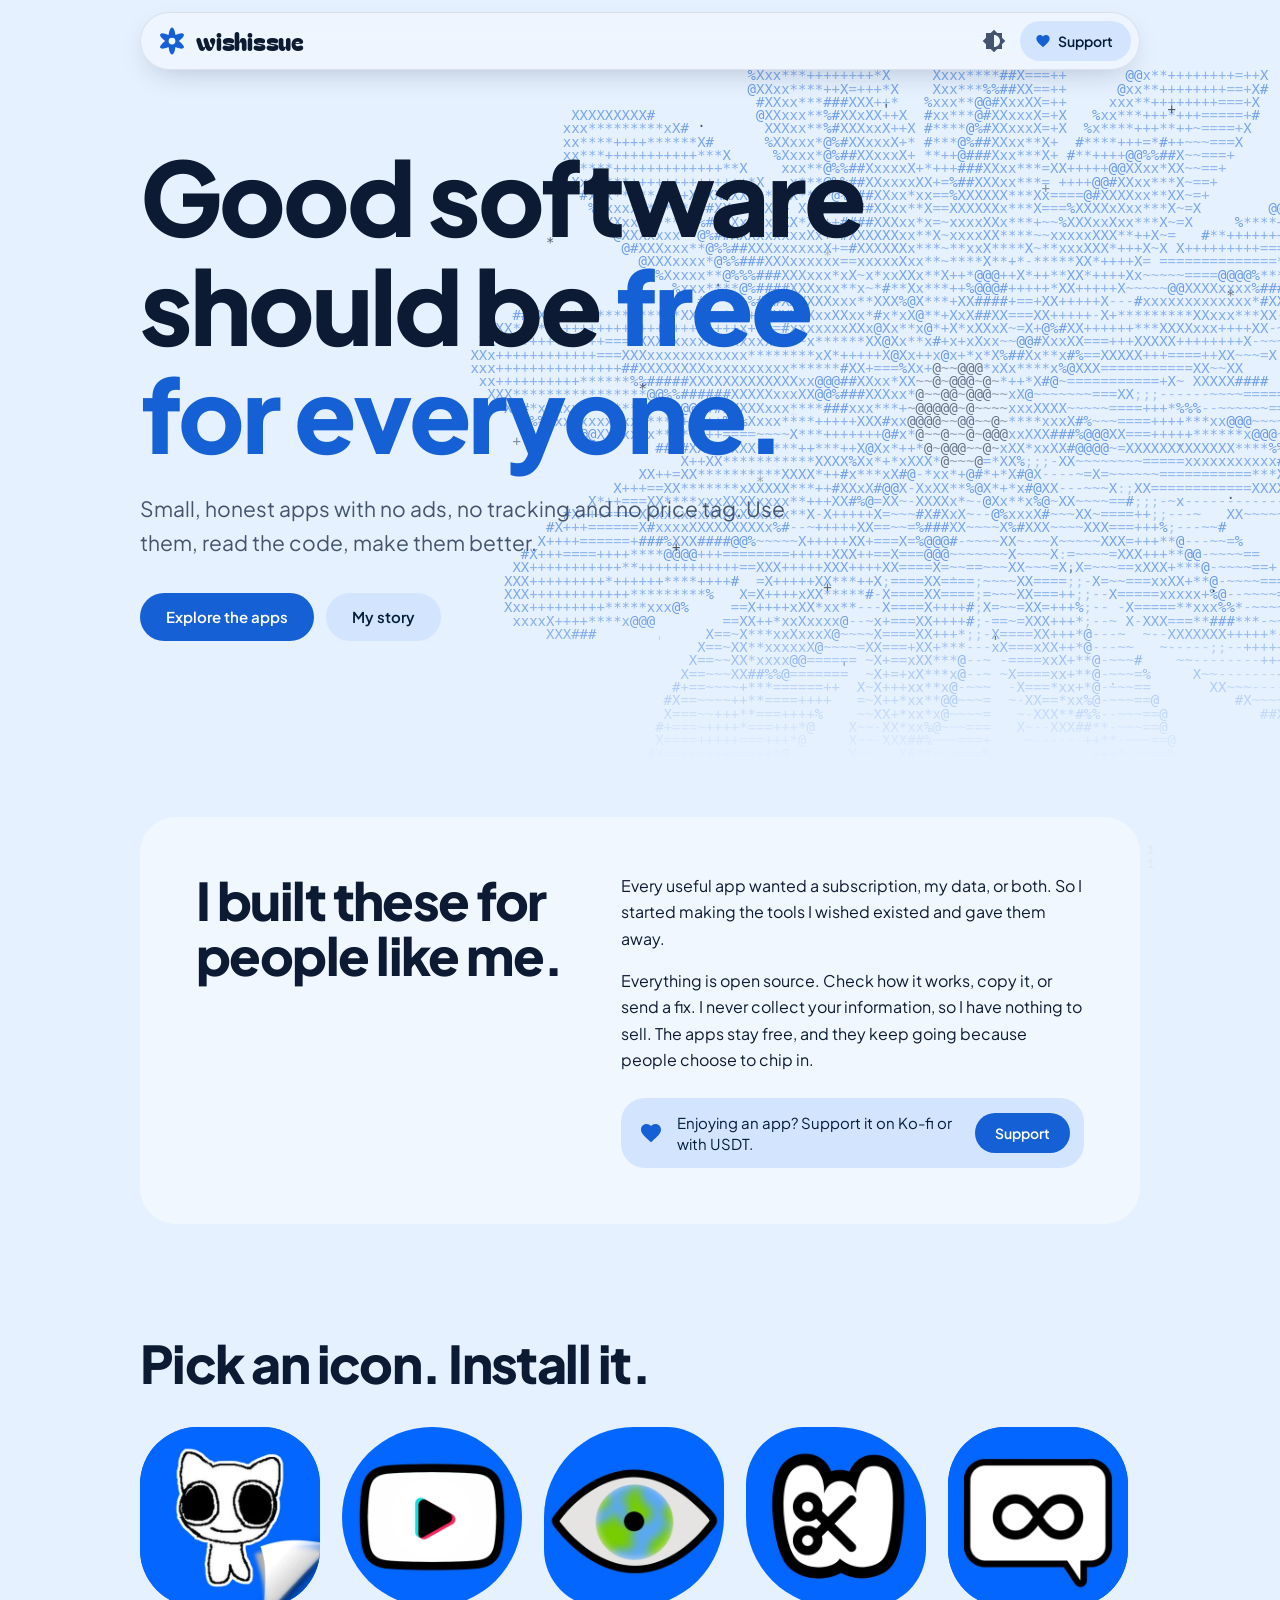
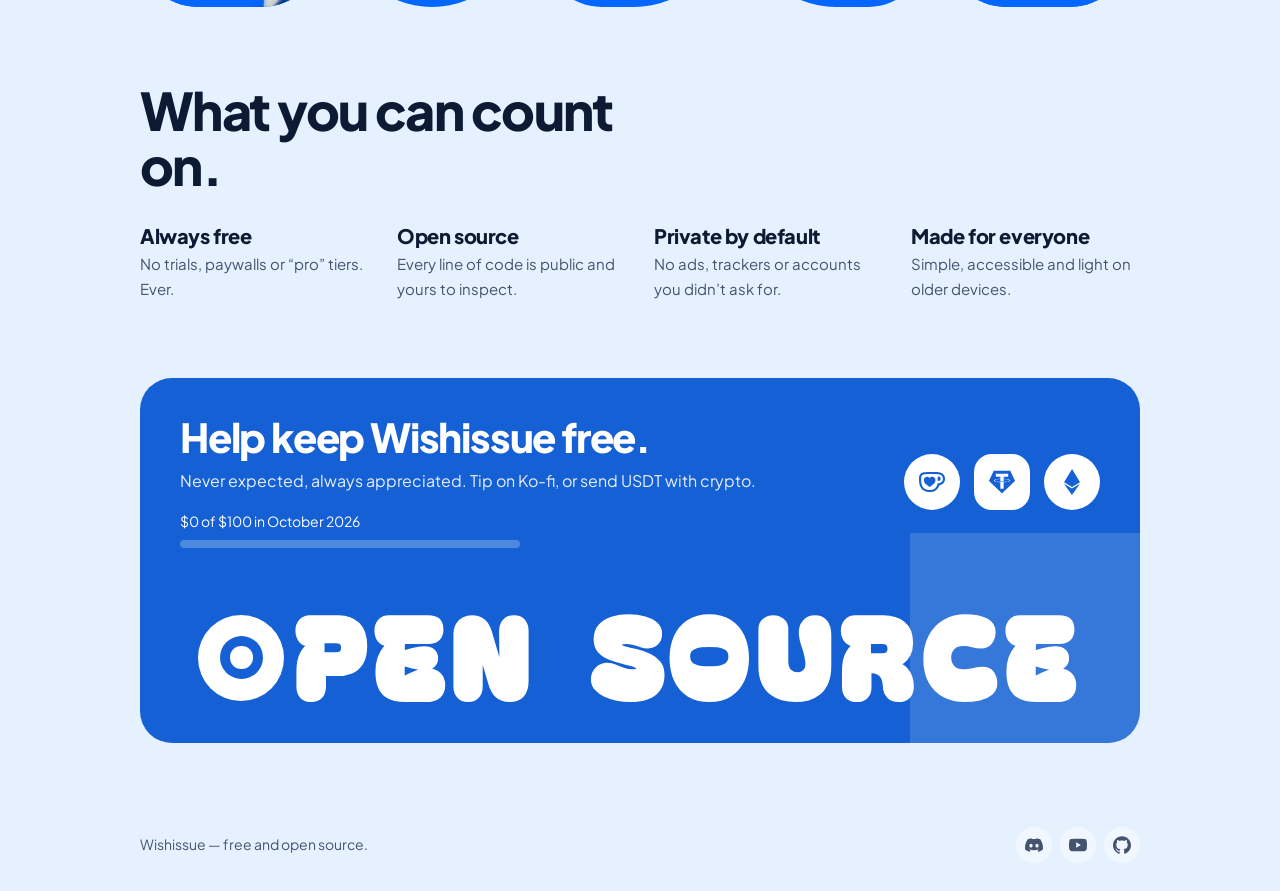
==== commit aa9ab638: "Add files via upload" ====
--- a/index.html
+++ b/index.html
@@ -1,45 +1,1097 @@
-<!doctype html>
+<!DOCTYPE html>
 <html lang="en">
 <head>
-  <meta charset="utf-8">
-  <meta name="viewport" content="width=device-width, initial-scale=1">
-  <title>Apps by Wishissue</title>
-  <meta name="description" content="Download Wishissue's apps straight from GitHub. No account needed.">
-  <meta property="og:title" content="Apps by Wishissue">
-  <meta property="og:description" content="Download Wishissue's apps straight from GitHub. No account needed.">
-  <meta property="og:type" content="website">
-  <meta name="theme-color" content="#fef7ff" media="(prefers-color-scheme: light)">
-  <meta name="theme-color" content="#141218" media="(prefers-color-scheme: dark)">
-  <link rel="icon" href="data:image/svg+xml,%3Csvg xmlns='http://www.w3.org/2000/svg' viewBox='0 0 64 64'%3E%3Crect width='64' height='64' rx='14' fill='%236750a4'/%3E%3Cpath d='M20 22h24v6H20zM20 34h24v6H20z' fill='%23fff'/%3E%3C/svg%3E">
-  <link rel="preconnect" href="https://fonts.googleapis.com">
-  <link rel="preconnect" href="https://fonts.gstatic.com" crossorigin>
-  <link href="https://fonts.googleapis.com/css2?family=Roboto:wght@400;500;700&display=swap" rel="stylesheet">
-  <link rel="stylesheet" href="style.css">
+<meta charset="utf-8">
+<meta name="viewport" content="width=device-width, initial-scale=1, viewport-fit=cover">
+<title>Wishissue — free, open source, for everyone</title>
+<link rel="preconnect" href="https://fonts.googleapis.com">
+<link href="https://fonts.googleapis.com/css2?family=Bagel+Fat+One&family=Plus+Jakarta+Sans:wght@400;500;600;800&display=swap" rel="stylesheet">
+<style>
+:root{--bg:#e6f1ff;--sc:#f1f7ff;--sh:#d9e9ff;--on:#0c1b33;--onv:#44546f;--pri:#1560d4;--onpri:#fff;--pc:#d3e4ff;--onpc:#001c3b;--tc:#dfe0ff;--cc:#c4ecff;--ink:#0c1b33;--inkon:#fff;color-scheme:light;box-sizing:border-box;padding-top:env(safe-area-inset-top,0px);padding-bottom:env(safe-area-inset-bottom,0px)}
+@media (prefers-color-scheme:dark){:root:not([data-theme="light"]){--bg:#000;--sc:#0d1424;--sh:#16213a;--on:#e4ecfa;--onv:#9fb1ce;--pri:#a8c8ff;--onpri:#00315e;--pc:#0b3e7d;--onpc:#d3e4ff;--tc:#27285a;--cc:#00394f;--ink:#e4ecfa;--inkon:#0a0f1a;color-scheme:dark}}
+:root[data-theme="dark"]{--bg:#000;--sc:#0d1424;--sh:#16213a;--on:#e4ecfa;--onv:#9fb1ce;--pri:#a8c8ff;--onpri:#00315e;--pc:#0b3e7d;--onpc:#d3e4ff;--tc:#27285a;--cc:#00394f;--ink:#e4ecfa;--inkon:#0a0f1a;color-scheme:dark}
+*,*::before,*::after{box-sizing:inherit}
+html{scroll-behavior:smooth;scroll-padding-top:calc(92px + env(safe-area-inset-top,0px))}
+body{margin:0;background:var(--bg);color:var(--on);font:400 16px/1.65 "Plus Jakarta Sans",system-ui,sans-serif;transition:background .3s,color .3s;overflow-x:hidden}
+body::before{content:"";position:fixed;inset:0 0 auto;height:env(safe-area-inset-top,0px);z-index:21;background:var(--bg)}
+h1,h2,h3{margin:0;line-height:1.06;letter-spacing:-.03em;font-weight:800}
+a{color:inherit}
+svg.i{width:24px;height:24px;fill:currentColor;flex:none}
+.wrap{max-width:1040px;margin:0 auto;padding:0 20px}
+
+/* ambient ASCII layer behind the whole page */
+#bg{position:fixed;inset:0;width:100%;height:100%;z-index:0;pointer-events:none;display:block}
+main{position:relative;z-index:1}
+
+/* floating header */
+header{position:sticky;top:env(safe-area-inset-top,0px);z-index:20;pointer-events:none}
+nav{pointer-events:auto;display:flex;align-items:center;gap:4px;height:58px;margin-top:12px;padding:0 8px 0 16px;border-radius:999px;background:color-mix(in srgb,var(--sc) 78%,transparent);-webkit-backdrop-filter:blur(18px) saturate(1.4);backdrop-filter:blur(18px) saturate(1.4);border:1px solid color-mix(in srgb,var(--on) 9%,transparent);box-shadow:0 10px 30px -12px rgba(12,27,51,.28)}
+.logo{display:flex;align-items:center;gap:9px;margin-right:auto;text-decoration:none;font:400 24px/1 "Bagel Fat One","Plus Jakarta Sans",sans-serif;letter-spacing:-.01em;color:var(--on);padding-right:8px}
+.logo svg{width:30px;height:30px;color:var(--pri);animation:spin 24s linear infinite}
+.logo:hover svg{animation-duration:3s}
+nav a.l{text-decoration:none;color:var(--onv);font-weight:600;font-size:14px;padding:9px 15px;border-radius:999px;transition:background .2s,color .2s}
+nav a.l:hover{background:var(--sh);color:var(--on)}
+.btn{display:inline-flex;align-items:center;justify-content:center;gap:8px;height:48px;padding:0 26px;border:0;border-radius:999px;background:var(--pri);color:var(--onpri);font:600 15px "Plus Jakarta Sans",sans-serif;text-decoration:none;cursor:pointer;transition:box-shadow .2s,transform .2s}
+.btn:hover{box-shadow:0 6px 18px rgba(0,0,0,.25);transform:translateY(-2px)}
+.btn.t{background:var(--pc);color:var(--onpc)}
+.btn.sm{height:40px;padding:0 20px;font-size:14px}
+.btn.sup{padding:0 18px 0 15px;gap:7px;background:var(--pc);color:var(--onpc);font-weight:600}
+.btn.sup svg{width:16px;height:16px;fill:var(--pri)}
+.btn.sup:hover{background:var(--pri);color:var(--onpri);box-shadow:none;transform:none}
+.btn.sup:hover svg{fill:currentColor}
+.ib{width:40px;height:40px;border:0;border-radius:50%;background:none;color:var(--onv);display:grid;place-items:center;cursor:pointer;transition:transform .5s;margin-right:2px}
+.ib:hover{background:var(--sh);color:var(--on);transform:rotate(180deg)}
+a:focus-visible,button:focus-visible{outline:3px solid var(--pri);outline-offset:3px}
+@media(max-width:620px){nav a.l{display:none}nav{padding-left:14px}.logo{font-size:22px}}
+
+@keyframes morph{0%,100%{border-radius:50% 50% 50% 12%}33%{border-radius:30% 60% 40% 60%}66%{border-radius:60% 30% 60% 30%}}
+@keyframes spin{to{transform:rotate(360deg)}}
+@keyframes shine{0%,60%{left:-60%}100%{left:130%}}
+@keyframes drift{50%{transform:translateY(-14px) rotate(4deg)}}
+@keyframes rise{from{opacity:0;transform:translateY(60%) rotate(4deg)}to{opacity:1;transform:none}}
+@keyframes beat{0%,100%{transform:scale(1)}15%{transform:scale(1.22)}30%{transform:scale(1)}45%{transform:scale(1.14)}}
+@keyframes bob{50%{translate:0 -7px}}
+
+.hero{position:relative;padding:64px 0 90px}
+.hero .wrap{position:relative}
+.hero h1{font-size:clamp(44px,9.2vw,108px);max-width:10.5ch}
+.hero h1 .g{color:var(--pri)}
+.hero p{max-width:44ch;font-size:clamp(18px,2.4vw,21px);color:var(--onv);margin:24px 0 32px}
+.cta{display:flex;flex-wrap:wrap;gap:12px}
+
+.rv{opacity:0;transform:translateY(28px) scale(.97);transition:opacity .7s,transform .7s cubic-bezier(.2,.8,.2,1);transition-delay:var(--d,0s)}
+.rv.in{opacity:1;transform:none}
+
+section{padding:56px 0}
+h2{font-size:clamp(32px,5vw,52px);max-width:15ch}
+.card{background:var(--sc);border-radius:36px;padding:clamp(26px,5vw,56px)}
+.story{display:grid;grid-template-columns:1fr 1.2fr;gap:40px}
+.story p{margin:0 0 16px;max-width:56ch}
+.ask{display:flex;align-items:center;gap:14px;margin-top:24px;padding:14px 14px 14px 18px;border-radius:24px;background:var(--pc);color:var(--onpc)}
+.ask svg{color:var(--pri);animation:beat 2.4s infinite}
+.ask span{flex:1;font-size:15px;line-height:1.4}
+@media(max-width:760px){.story{grid-template-columns:1fr;gap:22px}.ask{flex-wrap:wrap}}
+
+.grid{display:grid;grid-template-columns:repeat(4,1fr);gap:18px;margin-top:36px}
+@media(max-width:620px){.grid{grid-template-columns:repeat(2,1fr);gap:14px}}
+.app{position:relative;aspect-ratio:1;display:grid;place-items:center;text-decoration:none;transition:opacity .7s,transform .7s cubic-bezier(.3,1.4,.5,1),border-radius .4s;transition-delay:var(--d,0s)}
+.app.in{animation:bob 5s ease-in-out infinite;animation-delay:var(--d,0s)}
+.app svg{width:42%;height:42%;fill:none;stroke:currentColor;stroke-width:1.7;stroke-linecap:round;stroke-linejoin:round;transition:transform .5s cubic-bezier(.3,1.6,.5,1)}
+.app:nth-child(1){background:var(--pri);color:var(--onpri);border-radius:32%}
+.app:nth-child(2){background:var(--pc);color:var(--onpc);border-radius:50%}
+.app:nth-child(3){background:var(--cc);color:var(--on);border-radius:50% 32% 50% 32%}
+.app:nth-child(4){background:var(--tc);color:var(--on);border-radius:32% 50%}
+.app.in:hover,.app.in:focus-visible{transform:scale(1.07);border-radius:50%;transition-delay:0s;animation-play-state:paused}
+.app:hover svg{transform:rotate(-12deg) scale(1.15)}
+.app::after{content:attr(data-name);position:absolute;bottom:-14px;left:50%;transform:translate(-50%,6px);background:var(--ink);color:var(--inkon);font-size:13px;font-weight:600;padding:5px 12px;border-radius:8px;opacity:0;pointer-events:none;transition:.2s;white-space:nowrap;z-index:2}
+.app:hover::after,.app:focus-visible::after{opacity:1;transform:translate(-50%,0)}
+
+.pillars{display:grid;grid-template-columns:repeat(auto-fit,minmax(210px,1fr));gap:28px;margin-top:32px}
+.pillars h3{font-size:20px;margin-bottom:6px;letter-spacing:-.02em}
+.pillars p{margin:0;color:var(--onv);font-size:15px}
+
+.give{background:var(--pri);color:var(--onpri);border-radius:36px;padding:clamp(26px,6vw,60px);position:relative;overflow:hidden;margin-bottom:36px}
+.give::after{content:"";position:absolute;right:-90px;bottom:-110px;width:320px;height:320px;background:rgba(255,255,255,.14);animation:morph 9s ease-in-out infinite;pointer-events:none}
+.give>*{position:relative;z-index:1}
+.give p{max-width:50ch;opacity:.9;margin:16px 0 26px}
+.give h2{max-width:13ch}
+@media(prefers-reduced-motion:reduce){*,*::before,*::after{animation:none!important;transition:none!important}.rv{opacity:1;transform:none}html{scroll-behavior:auto}}
+.ways{display:flex;flex-wrap:wrap;gap:14px}
+.wy{position:relative;width:68px;height:68px;display:grid;place-items:center;background:var(--onpri);color:var(--pri);text-decoration:none;font-size:28px;font-weight:800;border-radius:50%;transition:transform .3s cubic-bezier(.3,1.5,.5,1),border-radius .3s}
+.wy:nth-child(even){border-radius:32%}
+.wy:hover,.wy:focus-visible{transform:translateY(-5px) scale(1.06);border-radius:30% 50%}
+.wy::after{content:attr(data-name);position:absolute;bottom:calc(100% + 8px);left:50%;transform:translate(-50%,6px);background:var(--ink);color:var(--inkon);font-size:13px;font-weight:600;padding:5px 12px;border-radius:8px;opacity:0;pointer-events:none;transition:.2s;white-space:nowrap}
+.wy:hover::after,.wy:focus-visible::after{opacity:1;transform:translate(-50%,0)}
+.hero .wrap{z-index:1}
+.cols{display:grid;grid-template-columns:repeat(auto-fit,minmax(170px,1fr));gap:22px;font-size:14px;line-height:1.5}
+.cols b{display:block;margin-bottom:8px;font-weight:800}
+.cols p{margin:0;opacity:.85}
+.cols a{display:block;color:inherit;text-underline-offset:3px}
+.mark{margin-top:clamp(28px,6vw,60px);font:400 clamp(54px,15.4vw,178px)/.9 "Bagel Fat One","Plus Jakarta Sans",sans-serif;color:#c3d7ff;white-space:nowrap;text-align:center;letter-spacing:-.01em;user-select:none}
+.eye{display:inline-block;width:.76em;height:.76em;border-radius:50%;background:currentColor;position:relative;vertical-align:baseline;margin-right:.03em}
+.hole{position:absolute;inset:22%;border-radius:50%;background:#0b1220;animation:blink 6s infinite}
+.pupil{position:absolute;width:46%;height:46%;left:27%;top:27%;border-radius:50%;background:currentColor;transform:translate(var(--px,0),var(--py,0));transition:transform .22s ease-out}
+@keyframes blink{0%,95%,100%{transform:scaleY(1)}97.5%{transform:scaleY(.06)}}
+.hero h1{font-size:clamp(40px,6.4vw,86px);max-width:11ch}
+.give .hole{background:var(--pri)}
+.hero{overflow:hidden;padding:72px 0 120px}
+.hero .wrap{position:relative;z-index:1}
+.hero h1{font-size:clamp(44px,8vw,104px);max-width:11ch}
+.hero canvas{position:absolute;inset:0;width:100%;height:100%;display:block;-webkit-mask-image:linear-gradient(#000 78%,transparent);mask-image:linear-gradient(#000 78%,transparent)}
+.give{padding:clamp(22px,4vw,38px) clamp(22px,4vw,40px) 0;margin-bottom:24px;border-radius:32px}
+.give .top{display:flex;flex-wrap:wrap;align-items:center;justify-content:space-between;gap:20px 32px}
+.give h2{font-size:clamp(28px,4vw,40px);max-width:none}
+.give p{margin:10px 0 0}
+.wy{width:56px;height:56px;font-size:24px}
+.give .mark{color:var(--onpri);margin-top:clamp(28px,5vw,56px);padding-bottom:clamp(18px,3.4vw,40px);font-size:clamp(30px,8.6vw,112px);text-transform:uppercase;font-weight:800;letter-spacing:.09em;word-spacing:.22em;-webkit-text-stroke:.02em currentColor}
+.give .hole{background:var(--pri)}
+
+/* single wandering eye: it is the dot of the first "i" */
+.mark .eye{width:.58em;height:.58em;margin:0 .09em 0 0;vertical-align:baseline}
+.mark .eye .hole{inset:25%}
+.mark .eye .pupil{width:52%;height:52%;left:24%;top:24%}
+
+
+/* tiles: five columns */
+.grid{grid-template-columns:repeat(5,1fr)}
+@media(max-width:760px){.grid{grid-template-columns:repeat(3,1fr)}}
+@media(max-width:480px){.grid{grid-template-columns:repeat(2,1fr)}}
+.app:nth-child(5){background:var(--pc);color:var(--onpc);border-radius:50% 32%}
+/* tiles use the real app icons */
+.grid{display:grid;grid-template-columns:repeat(auto-fill,minmax(140px,180px));gap:22px;justify-content:start}
+@media(max-width:480px){.grid{grid-template-columns:repeat(2,1fr)}}
+.app{overflow:visible}
+.app .ti{width:100%;height:100%;object-fit:cover;border-radius:inherit;display:block;transition:border-radius .4s}
+.app .tl{font-size:44px;font-weight:800;line-height:1}
+.app:nth-child(4n+1){background:var(--pri);color:var(--onpri);border-radius:32%}
+.app:nth-child(4n+2){background:var(--pc);color:var(--onpc);border-radius:50%}
+.app:nth-child(4n+3){background:var(--cc);color:var(--on);border-radius:50% 32% 50% 32%}
+.app:nth-child(4n+4){background:var(--tc);color:var(--on);border-radius:32% 50%}
+.app.sk{animation:pulse 1.4s ease-in-out infinite;pointer-events:none}
+@keyframes pulse{50%{opacity:.45}}
+.empty{margin:28px 0 0;color:var(--onv)}
+/* goal bar */
+.goal{margin:16px 0 0;max-width:340px;font-size:14px}
+.goal .bar{height:8px;margin-top:6px;border-radius:99px;background:rgba(255,255,255,.25);overflow:hidden}
+.goal .bar i{display:block;height:100%;width:0;border-radius:99px;background:var(--onpri);transition:width .8s cubic-bezier(.2,.8,.2,1)}
+/* footer corner links */
+.foot{position:relative;z-index:1;display:flex;align-items:center;justify-content:space-between;gap:16px;padding-top:4px;padding-bottom:calc(28px + env(safe-area-inset-bottom,0px));font-size:14px;color:var(--onv)}
+.soc{display:flex;gap:8px}
+.soc a{position:relative;width:36px;height:36px;display:grid;place-items:center;border-radius:50%;background:var(--sc);color:var(--onv);transition:transform .25s cubic-bezier(.3,1.5,.5,1),background .2s,color .2s}
+.soc a svg{width:18px;height:18px;fill:currentColor}
+.soc a:hover,.soc a:focus-visible{background:var(--pri);color:var(--onpri);transform:translateY(-3px)}
+.soc a::after{content:attr(data-name);position:absolute;bottom:calc(100% + 8px);left:50%;transform:translate(-50%,6px);background:var(--ink);color:var(--inkon);font-size:12px;font-weight:600;padding:4px 10px;border-radius:8px;opacity:0;pointer-events:none;transition:.2s;white-space:nowrap}
+.soc a:hover::after,.soc a:focus-visible::after{opacity:1;transform:translate(-50%,0)}
+.wy svg{width:26px;height:26px}
+.dl{margin-top:22px}.dl h2{font-size:18px;margin-bottom:6px}
+.dl a{display:flex;justify-content:space-between;gap:12px;padding:10px 0;border-bottom:1px solid color-mix(in srgb,var(--on) 10%,transparent);text-decoration:none;font-size:14px}
+.dl a:last-child{border:0}.dl small{color:var(--onv);display:block}.dl b{white-space:nowrap;font-weight:600}
+/* app download page: one full screen, no header/footer, nothing to scroll to */
+body.d header,body.d .foot,body.d #bg,body.d .give{display:none}
+body.d{overflow-x:hidden}
+#detail{padding:0}
+#detail>.wrap{max-width:none;padding:0}
+.hero2{position:relative;display:grid;grid-template-columns:1fr 1fr;height:100vh;height:100svh;overflow:hidden}
+.hl{position:relative;display:flex;flex-direction:column;justify-content:center;padding:clamp(64px,10vh,96px) clamp(24px,5vw,72px) clamp(24px,5vh,48px);min-height:0}
+.back{position:absolute;z-index:3;top:calc(20px + env(safe-area-inset-top,0px));left:clamp(18px,4vw,56px);display:inline-flex;align-items:center;gap:6px;text-decoration:none;font-weight:600;font-size:14px;color:var(--onv);padding:8px 14px 8px 10px;border-radius:999px;background:var(--sc)}
+.back:hover{background:var(--sh);color:var(--on)}
+.kick{font:600 13px/1 "Plus Jakarta Sans",sans-serif;letter-spacing:.14em;text-transform:uppercase;color:var(--pri)}
+.hl h1{margin:14px 0 0;font:400 clamp(36px,min(6.2vw,11vh),92px)/1 "Bagel Fat One","Plus Jakarta Sans",sans-serif;letter-spacing:-.01em;text-transform:uppercase;overflow-wrap:anywhere}
+.ln{display:block;overflow:hidden;padding:.06em 0}
+.ln>i{display:block;font-style:normal}
+.ln.n{color:var(--pri)}
+.hl .lede{max-width:44ch;margin:clamp(14px,2.6vh,22px) 0 0;font-size:clamp(15px,2vh,19px);color:var(--onv);display:-webkit-box;-webkit-line-clamp:3;-webkit-box-orient:vertical;overflow:hidden}
+.acts{display:flex;flex-wrap:wrap;gap:10px;margin:clamp(18px,3.6vh,30px) 0 0}
+.stats{display:flex;flex-wrap:wrap;gap:10px 24px;margin-top:clamp(20px,4.6vh,46px);padding-top:clamp(12px,2.2vh,20px);border-top:2px solid color-mix(in srgb,var(--on) 14%,transparent)}
+.stats b{display:block;font-size:clamp(15px,2.2vh,20px);font-weight:800;letter-spacing:-.02em}
+.stats small{font-size:12px;letter-spacing:.08em;text-transform:uppercase;color:var(--onv)}
+/* right side: the icon is part of the background */
+.hr{position:relative;display:flex;flex-direction:column;background:var(--ac,#1560d4);color:var(--acon,#fff);overflow:hidden;transition:background .5s}
+.hr::before{content:"";position:absolute;inset:0;pointer-events:none;background:linear-gradient(160deg,rgba(255,255,255,.10),transparent 50%,rgba(0,0,0,.12))}
+.lg{position:relative;flex:1;min-height:0;display:grid;place-items:center;padding:clamp(56px,9vh,84px) 16px 8px}
+.logo2{height:100%;max-height:560px;max-width:100%;aspect-ratio:1;object-fit:cover;border-radius:0;box-shadow:none;background:none;-webkit-mask-image:radial-gradient(closest-side,#000 58%,transparent 100%);mask-image:radial-gradient(closest-side,#000 58%,transparent 100%)}
+.logo2.tl2{display:grid;place-items:center;font:400 clamp(90px,24vh,220px)/1 "Bagel Fat One",sans-serif;color:inherit;-webkit-mask:none;mask:none}
+.ver{position:absolute;top:calc(20px + env(safe-area-inset-top,0px));right:clamp(18px,4vw,40px);z-index:2;font:400 clamp(34px,6vh,64px)/1 "Bagel Fat One",sans-serif;opacity:.9}
+.shots2{position:relative;display:flex;gap:12px;overflow-x:auto;padding:6px clamp(16px,3vw,32px) calc(18px + env(safe-area-inset-bottom,0px));scrollbar-width:none;scroll-snap-type:x proximity}
+.shots2::-webkit-scrollbar{display:none}
+.shots2 button{flex:none;border:2px solid rgba(255,255,255,.4);padding:0;background:rgba(0,0,0,.15);border-radius:16px;overflow:hidden;cursor:zoom-in;scroll-snap-align:start;height:clamp(110px,24vh,210px);box-shadow:0 14px 28px -14px rgba(0,0,0,.5);transition:transform .3s cubic-bezier(.3,1.5,.5,1)}
+.shots2 button:hover,.shots2 button:focus-visible{transform:translateY(-6px) scale(1.03)}
+.shots2 img{height:100%;width:auto;display:block}
+/* incoming animation (from-states only, so reduced motion simply shows the final page) */
+.hero2.go .hr{animation:wipe 1s cubic-bezier(.7,0,.2,1) both}
+.hero2.go .logo2{animation:logoin 1.2s cubic-bezier(.2,.9,.2,1) .35s both,float 7s ease-in-out 1.6s infinite}
+.hero2.go .ver{animation:fadeup .7s .9s both}
+.hero2.go .ln>i{animation:up .85s cubic-bezier(.2,.85,.2,1) both;animation-delay:calc(.25s + var(--k)*.12s)}
+.hero2.go .kick,.hero2.go .lede,.hero2.go .acts,.hero2.go .stats,.hero2.go .back{animation:fadeup .7s cubic-bezier(.2,.85,.2,1) both;animation-delay:var(--d,.2s)}
+.hero2.go .shots2 button{animation:fadeup .7s cubic-bezier(.2,.85,.2,1) both;animation-delay:calc(.9s + var(--k)*.08s)}
+@keyframes wipe{from{clip-path:circle(0% at 50% 50%)}to{clip-path:circle(150% at 50% 50%)}}
+@keyframes logoin{from{opacity:0;transform:scale(.55) rotate(-14deg)}}
+@keyframes up{from{transform:translateY(110%)}}
+@keyframes fadeup{from{opacity:0;transform:translateY(22px)}}
+@keyframes float{50%{transform:translateY(-10px) scale(1.02)}}
+@media(max-width:820px){
+ .hero2{grid-template-columns:1fr;height:auto;min-height:100svh;overflow:visible}
+ .hr{order:-1;height:min(64svh,540px)}
+ .shots2 button{height:clamp(84px,13svh,120px)}
+ .lg{padding-top:64px}
+ .hl{padding-top:28px}
+ .back{background:rgba(255,255,255,.88);color:#0c1b33}
+}
+/* small pop-up for download options */
+dialog#dlg{width:min(92vw,400px);border:0;border-radius:28px;padding:24px;background:var(--sc);color:var(--on)}
+dialog#dlg::backdrop{background:rgba(0,0,0,.5);backdrop-filter:blur(4px)}
+dialog#dlg[open]{animation:pop .45s cubic-bezier(.2,1.2,.3,1) both}
+dialog#dlg[open]::backdrop{animation:fade .3s both}
+@keyframes pop{from{opacity:0;transform:translateY(24px) scale(.9)}}
+@keyframes fade{from{opacity:0}}
+dialog#dlg h3{font-size:22px;padding-right:36px}
+dialog#dlg .opts{margin:14px 0 4px;display:grid;gap:8px}
+dialog#dlg .opt{display:flex;align-items:center;justify-content:space-between;gap:12px;padding:12px 16px;border-radius:18px;background:var(--sh);text-decoration:none;font-size:14px;transition:background .2s,transform .2s}
+dialog#dlg .opt:hover{background:var(--pri);color:var(--onpri);transform:translateX(3px)}
+dialog#dlg .opt small{display:block;opacity:.75;font-size:12px}
+dialog#dlg .opt b{white-space:nowrap;font-weight:600}
+dialog#dlg .opt.best{background:var(--pri);color:var(--onpri)}
+dialog#dlg .more{display:flex;flex-wrap:wrap;gap:6px 16px;margin-top:14px;font-size:13px}
+dialog#dlg .more a{color:var(--onv);text-underline-offset:3px}
+dialog#lb{max-width:min(94vw,900px);max-height:92vh;border:0;border-radius:24px;padding:10px;background:var(--sc)}
+dialog#lb::backdrop{background:rgba(0,0,0,.65)}
+dialog#lb img{display:block;max-width:100%;max-height:calc(92vh - 20px);margin:auto;border-radius:16px}
+dialog#lb .x{background:var(--sc);z-index:1}
+/* donate dialog */
+button.wy{border:0;cursor:pointer;font-family:inherit}
+dialog#pay{width:min(92vw,400px);border:0;border-radius:32px;padding:26px;background:var(--sc);color:var(--on);text-align:center}
+dialog#pay::backdrop{background:rgba(0,0,0,.5);backdrop-filter:blur(4px)}
+dialog#pay h3{font-size:24px}
+.x{position:absolute;top:12px;right:14px;width:40px;height:40px;border:0;border-radius:50%;background:none;color:var(--onv);font-size:26px;cursor:pointer}
+.x:hover{background:var(--sh)}
+.seg{display:flex;gap:6px;margin:16px 0;padding:4px;border-radius:999px;background:var(--sh)}
+.seg button{flex:1;height:38px;border:0;border-radius:999px;background:none;color:var(--onv);font:600 14px "Plus Jakarta Sans",sans-serif;cursor:pointer}
+.seg button[aria-selected="true"]{background:var(--pri);color:var(--onpri)}
+.qr{width:200px;height:200px;margin:0 auto;padding:10px;border-radius:20px;background:#fff;display:grid;place-items:center}
+.qr svg{width:100%;height:100%}
+.nn{margin:14px 0 8px;font-size:14px;color:var(--onv)}
+.addr{margin:0 0 14px;padding:12px;border-radius:16px;background:var(--sh);font:500 13px ui-monospace,Menlo,Consolas,monospace;word-break:break-all;user-select:all}
+.warn{margin:12px 0 0;font-size:12.5px;color:var(--onv)}
+</style>
 </head>
 <body>
-  <a class="skip" href="#main">Skip to content</a>
-
-  <header class="site wrap">
-    <a class="brand" href="#/">
-      <img id="brand-img" alt="" width="32" height="32" hidden>
-      <span id="brand-name">Apps</span>
-    </a>
-    <a class="btn sm soft" href="donate.html">Support &#9825;</a>
-  </header>
-
-  <main id="main" class="wrap" tabindex="-1">
-    <noscript><p class="empty">This page needs JavaScript to load the app list.</p></noscript>
-  </main>
-
-  <footer class="site wrap">
-    <p id="footer-text"></p>
-  </footer>
-
-  <dialog class="lightbox" id="lightbox" aria-label="Screenshot">
-    <button class="lb-close" type="button" aria-label="Close screenshot">&times;</button>
-    <img alt="">
-  </dialog>
-
-  <script src="app.js" defer></script>
+<canvas id="bg" aria-hidden="true"></canvas>
+<header><div class="wrap"><nav>
+  <a class="logo" href="#top" aria-label="Wishissue home"><svg viewBox="0 0 32 32" aria-hidden="true"><g fill="currentColor"><ellipse cx="16" cy="16" rx="4.2" ry="14.5"/><ellipse cx="16" cy="16" rx="4.2" ry="14.5" transform="rotate(60 16 16)"/><ellipse cx="16" cy="16" rx="4.2" ry="14.5" transform="rotate(120 16 16)"/></g><circle cx="16" cy="16" r="3.6" fill="var(--sc)"/></svg><span>wishissue</span></a>
+    <button class="ib" id="tog" aria-label="Switch light or dark theme"><svg class="i" viewBox="0 0 24 24"><path d="M20 8.69V4h-4.69L12 .69 8.69 4H4v4.69L.69 12 4 15.31V20h4.69L12 23.31 15.31 20H20v-4.69L23.31 12 20 8.69zM12 18V6c3.31 0 6 2.69 6 6s-2.69 6-6 6z"/></svg></button>
+  <a class="btn sm sup" href="#support"><svg viewBox="0 0 24 24" aria-hidden="true"><path d="M12 21.35l-1.45-1.32C5.4 15.36 2 12.28 2 8.5 2 5.42 4.42 3 7.5 3c1.74 0 3.41.81 4.5 2.09C13.09 3.81 14.76 3 16.5 3 19.58 3 22 5.42 22 8.5c0 3.78-3.4 6.86-8.55 11.54L12 21.35z"/></svg>Support</a>
+</nav></div></header>
+
+<main id="top">
+<div id="home">
+<div class="hero"><canvas id="art" aria-hidden="true"></canvas><div class="wrap">
+  <h1>Good software should be <span class="g">free for everyone.</span></h1>
+  <p>Small, honest apps with no ads, no tracking and no price tag. Use them, read the code, make them better.</p>
+  <div class="cta"><a class="btn" href="#apps">Explore the apps</a><a class="btn t" href="#story">My story</a></div>
+</div></div>
+
+<section id="story"><div class="wrap"><div class="card story rv">
+  <h2>I built these for people like me.</h2>
+  <div>
+    <p>Every useful app wanted a subscription, my data, or both. So I started making the tools I wished existed and gave them away.</p>
+    <p>Everything is open source. Check how it works, copy it, or send a fix. I never collect your information, so I have nothing to sell. The apps stay free, and they keep going because people choose to chip in.</p>
+    <div class="ask"><svg class="i" viewBox="0 0 24 24"><path d="M12 21.35l-1.45-1.32C5.4 15.36 2 12.28 2 8.5 2 5.42 4.42 3 7.5 3c1.74 0 3.41.81 4.5 2.09C13.09 3.81 14.76 3 16.5 3 19.58 3 22 5.42 22 8.5c0 3.78-3.4 6.86-8.55 11.54L12 21.35z"/></svg><span>Enjoying an app? Support it on Ko-fi or with USDT.</span><a class="btn sm" href="#support">Support</a></div>
+  </div>
+</div></div></section>
+
+<section id="apps"><div class="wrap">
+  <h2>Pick an icon. Install it.</h2>
+  <div class="grid" id="grid" aria-live="polite"></div>
+</div></section>
+
+<section id="promise" style="padding-top:20px"><div class="wrap">
+  <h2>What you can count on.</h2>
+  <div class="pillars">
+    <div class="rv"><h3>Always free</h3><p>No trials, paywalls or “pro” tiers. Ever.</p></div>
+    <div class="rv" style="--d:.08s"><h3>Open source</h3><p>Every line of code is public and yours to inspect.</p></div>
+    <div class="rv" style="--d:.16s"><h3>Private by default</h3><p>No ads, trackers or accounts you didn’t ask for.</p></div>
+    <div class="rv" style="--d:.24s"><h3>Made for everyone</h3><p>Simple, accessible and light on older devices.</p></div>
+  </div>
+</div></section>
+
+<section id="support" style="padding-top:20px"><div class="wrap">
+  <div class="give rv">
+    <div class="top"><div><h2>Help keep Wishissue free.</h2><p>Never expected, always appreciated. Tip on Ko-fi, or send USDT with crypto.</p><div class="goal" id="goal" hidden><span id="gt"></span><div class="bar"><i id="gf"></i></div></div></div><div class="ways" id="ways"><a class="wy" id="kofi" href="https://ko-fi.com/wishismachine" target="_blank" rel="noopener" data-name="Ko-fi" aria-label="Support on Ko-fi"><svg class="i" viewBox="0 0 24 24" aria-hidden="true"><path d="M11.351 2.715c-2.7 0-4.986.025-6.83.26C2.078 3.285 0 5.154 0 8.61c0 3.506.182 6.13 1.585 8.493 1.584 2.701 4.233 4.182 7.662 4.182h.83c4.209 0 6.494-2.234 7.637-4a9.5 9.5 0 0 0 1.091-2.338C21.792 14.688 24 12.22 24 9.208v-.415c0-3.247-2.13-5.507-5.792-5.87-1.558-.156-2.65-.208-6.857-.208m0 1.947c4.208 0 5.09.052 6.571.182 2.624.311 4.13 1.584 4.13 4v.39c0 2.156-1.792 3.844-3.87 3.844h-.935l-.156.649c-.208 1.013-.597 1.818-1.039 2.546-.909 1.428-2.545 3.064-5.922 3.064h-.805c-2.571 0-4.831-.883-6.078-3.195-1.09-2-1.298-4.155-1.298-7.506 0-2.181.857-3.402 3.012-3.714 1.533-.233 3.559-.26 6.39-.26m6.547 2.287c-.416 0-.65.234-.65.546v2.935c0 .311.234.545.65.545 1.324 0 2.051-.754 2.051-2s-.727-2.026-2.052-2.026m-10.39.182c-1.818 0-3.013 1.48-3.013 3.142 0 1.533.858 2.857 1.949 3.897.727.701 1.87 1.429 2.649 1.896a1.47 1.47 0 0 0 1.507 0c.78-.467 1.922-1.195 2.623-1.896 1.117-1.039 1.974-2.364 1.974-3.897 0-1.662-1.247-3.142-3.039-3.142-1.065 0-1.792.545-2.338 1.298-.493-.753-1.246-1.298-2.312-1.298"/></svg></a></div></div>
+    <div class="mark" role="img" aria-label="Open source"><span aria-hidden="true"><span class="eye"><span class="hole"><span class="pupil"></span></span></span>pen source</span></div>
+  </div>
+</div></section>
+</div>
+<section id="detail" hidden><div class="wrap"></div></section>
+</main>
+
+<footer class="foot wrap"><span id="made">Free and open source.</span><div class="soc" id="soc"><a href="https://discord.com/invite/B5scEa987Y" target="_blank" rel="noopener" data-name="Discord" aria-label="Discord"><svg class="i" viewBox="0 0 24 24" aria-hidden="true"><path d="M20.317 4.3698a19.7913 19.7913 0 00-4.8851-1.5152.0741.0741 0 00-.0785.0371c-.211.3753-.4447.8648-.6083 1.2495-1.8447-.2762-3.68-.2762-5.4868 0-.1636-.3933-.4058-.8742-.6177-1.2495a.077.077 0 00-.0785-.037 19.7363 19.7363 0 00-4.8852 1.515.0699.0699 0 00-.0321.0277C.5334 9.0458-.319 13.5799.0992 18.0578a.0824.0824 0 00.0312.0561c2.0528 1.5076 4.0413 2.4228 5.9929 3.0294a.0777.0777 0 00.0842-.0276c.4616-.6304.8731-1.2952 1.226-1.9942a.076.076 0 00-.0416-.1057c-.6528-.2476-1.2743-.5495-1.8722-.8923a.077.077 0 01-.0076-.1277c.1258-.0943.2517-.1923.3718-.2914a.0743.0743 0 01.0776-.0105c3.9278 1.7933 8.18 1.7933 12.0614 0a.0739.0739 0 01.0785.0095c.1202.099.246.1981.3728.2924a.077.077 0 01-.0066.1276 12.2986 12.2986 0 01-1.873.8914.0766.0766 0 00-.0407.1067c.3604.698.7719 1.3628 1.225 1.9932a.076.076 0 00.0842.0286c1.961-.6067 3.9495-1.5219 6.0023-3.0294a.077.077 0 00.0313-.0552c.5004-5.177-.8382-9.6739-3.5485-13.6604a.061.061 0 00-.0312-.0286zM8.02 15.3312c-1.1825 0-2.1569-1.0857-2.1569-2.419 0-1.3332.9555-2.4189 2.157-2.4189 1.2108 0 2.1757 1.0952 2.1568 2.419 0 1.3332-.9555 2.4189-2.1569 2.4189zm7.9748 0c-1.1825 0-2.1569-1.0857-2.1569-2.419 0-1.3332.9554-2.4189 2.1569-2.4189 1.2108 0 2.1757 1.0952 2.1568 2.419 0 1.3332-.946 2.4189-2.1568 2.4189Z"/></svg></a><a href="https://www.youtube.com/@wishismachine" target="_blank" rel="noopener" data-name="YouTube" aria-label="YouTube"><svg class="i" viewBox="0 0 24 24" aria-hidden="true"><path d="M23.498 6.186a3.016 3.016 0 0 0-2.122-2.136C19.505 3.545 12 3.545 12 3.545s-7.505 0-9.377.505A3.017 3.017 0 0 0 .502 6.186C0 8.07 0 12 0 12s0 3.93.502 5.814a3.016 3.016 0 0 0 2.122 2.136c1.871.505 9.376.505 9.376.505s7.505 0 9.377-.505a3.015 3.015 0 0 0 2.122-2.136C24 15.93 24 12 24 12s0-3.93-.502-5.814zM9.545 15.568V8.432L15.818 12l-6.273 3.568z"/></svg></a><a href="https://github.com/wishissue" target="_blank" rel="noopener" data-name="GitHub" aria-label="GitHub"><svg class="i" viewBox="0 0 24 24" aria-hidden="true"><path d="M12 .297c-6.63 0-12 5.373-12 12 0 5.303 3.438 9.8 8.205 11.385.6.113.82-.258.82-.577 0-.285-.01-1.04-.015-2.04-3.338.724-4.042-1.61-4.042-1.61C4.422 18.07 3.633 17.7 3.633 17.7c-1.087-.744.084-.729.084-.729 1.205.084 1.838 1.236 1.838 1.236 1.07 1.835 2.809 1.305 3.495.998.108-.776.417-1.305.76-1.605-2.665-.3-5.466-1.332-5.466-5.93 0-1.31.465-2.38 1.235-3.22-.135-.303-.54-1.523.105-3.176 0 0 1.005-.322 3.3 1.23.96-.267 1.98-.399 3-.405 1.02.006 2.04.138 3 .405 2.28-1.552 3.285-1.23 3.285-1.23.645 1.653.24 2.873.12 3.176.765.84 1.23 1.91 1.23 3.22 0 4.61-2.805 5.625-5.475 5.92.42.36.81 1.096.81 2.22 0 1.606-.015 2.896-.015 3.286 0 .315.21.69.825.57C20.565 22.092 24 17.592 24 12.297c0-6.627-5.373-12-12-12"/></svg></a></div></footer>
+
+<dialog id="dlg" aria-labelledby="dt"><form method="dialog"><button class="x" aria-label="Close">&times;</button></form><h3 id="dt">Download</h3><div class="opts" id="opts"></div><div class="more" id="more"></div></dialog>
+
+<dialog id="lb" aria-label="Screenshot"><form method="dialog"><button class="x" aria-label="Close">&times;</button></form><img alt=""></dialog>
+
+<dialog id="pay" aria-labelledby="pt"><form method="dialog"><button class="x" aria-label="Close">&times;</button></form>
+  <h3 id="pt">Donate USDT</h3>
+  <div class="seg" id="seg"></div>
+  <div class="qr" id="qr"></div>
+  <p class="nn" id="nn"></p>
+  <p class="addr" id="addr" tabindex="0"></p>
+  <button class="btn" id="cpy" type="button">Copy address</button>
+  <p class="warn" id="warn"></p>
+</dialog>
+
+
+<script>
+var els=document.querySelectorAll(".rv");
+if("IntersectionObserver" in window){var io=window.io=new IntersectionObserver(function(es){es.forEach(function(e){if(e.isIntersecting){e.target.classList.add("in");io.unobserve(e.target)}})},{threshold:.15});els.forEach(function(e){io.observe(e)})}else{els.forEach(function(e){e.classList.add("in")})}
+document.querySelectorAll(".cp").forEach(function(b){b.onclick=function(){var t=b.parentNode.querySelector("code").textContent;function done(){b.textContent="Copied";b.classList.add("ok");setTimeout(function(){b.textContent="Copy";b.classList.remove("ok")},1600)}
+try{navigator.clipboard.writeText(t).then(done,fb)}catch(e){fb()}
+function fb(){var a=document.createElement("textarea");a.value=t;document.body.appendChild(a);a.select();try{document.execCommand("copy")}catch(e){}a.remove();done()}}});
+document.getElementById("tog").onclick=function(){var r=document.documentElement,d=matchMedia("(prefers-color-scheme:dark)").matches,cur=r.dataset.theme||(d?"dark":"light");r.dataset.theme=cur==="dark"?"light":"dark"};
+
+
+/* hero ASCII flower (unchanged) */
+(function(){
+var cv=document.getElementById("art"),x=cv.getContext("2d"),W=0,H=0,cols=0,rows=0,cw=0,rh=0,px=-999,py=-999,col="#1560d4",col2="#0c1b33",vis=true,last=0,cx=0,cy=0,R=0,C2=0;
+var RAMP=" .,:;-~=+*xX#%@",L=RAMP.length,PI=Math.PI,still=matchMedia("(prefers-reduced-motion:reduce)").matches;
+function size(){W=cv.clientWidth;H=cv.clientHeight;if(!W||!H)return;var d=Math.min(devicePixelRatio||1,2);cv.width=W*d;cv.height=H*d;x.setTransform(d,0,0,d,0,0);
+  var fs=W<600?12:14;cw=fs*.6;rh=fs*.95;cols=Math.ceil(W/cw);rows=Math.ceil(H/rh);x.font=fs+"px ui-monospace,Menlo,Consolas,monospace";x.textBaseline="middle";
+  var wide=W>760;cx=W*(wide?.75:.64);cy=H*(wide?.5:.76);R=wide?Math.min(W*.37,H*.72):Math.min(W*.55,H*.46);draw(last)}
+function colr(){var c=getComputedStyle(document.documentElement);col=c.getPropertyValue("--pri").trim()||col;col2=c.getPropertyValue("--on").trim()||col2;draw(last)}
+function flower(X,Y,t){
+  var dx=X-cx,dy=Y-cy,r=Math.sqrt(dx*dx+dy*dy)/R;C2=0;if(r>1.1)return 0;
+  var ang=Math.atan2(dy,dx),b=0,lit=.14*Math.cos(ang+2.3);
+  var th=ang-t*.06,a=Math.abs(Math.cos(6*th)),pr=(.46+.54*Math.pow(a,.75))*(1+.04*Math.sin(t*.8));
+  if(r<pr){b=.2+.5*(r/pr)+lit;if(pr-r<.045)b=.95;else if(1-a<.03&&r>.15)b=Math.max(b,.72)}
+  var th2=ang+t*.05+PI/12,a2=Math.abs(Math.cos(6*th2)),pr2=(.3+.42*Math.pow(a2,.85))*(1+.05*Math.sin(t*.8+1.2));
+  if(r<pr2){b=.38+.45*(r/pr2)+lit;if(pr2-r<.05)b=1;else if(1-a2<.03&&r>.1)b=Math.max(b,.8)}
+  var th3=ang-t*.1,a3=Math.abs(Math.cos(4*th3)),pr3=(.13+.2*a3)*(1+.06*Math.sin(t*.8+2.4));
+  if(r<pr3){b=.55+.4*(r/pr3);if(pr3-r<.045)b=1}
+  if(r<.11){C2=1;b=(Math.sin(r*95)*Math.sin(ang*21+r*38-t*.3)>0)?.95:.45}
+  if(b>0&&!C2)b*=.88+.12*Math.sin(ang*12-t*1.2+r*6);
+  return b}
+function draw(ms){
+  last=ms;var t=ms/1000;x.clearRect(0,0,W,H);x.fillStyle=col;var cur=0;
+  for(var j=0;j<rows;j++){var y=(j+.5)*rh;
+    for(var i=0;i<cols;i++){var X=i*cw,b=flower(X+cw/2,y,t),dx=X-px,dy=y-py;
+      b+=.6*Math.exp(-(dx*dx+dy*dy)/6000)*(b>0?1:.45);
+      if(b<.08)continue;if(C2!==cur){cur=C2;x.fillStyle=cur?col2:col}
+      x.globalAlpha=.14+.5*Math.min(b,1);x.fillText(RAMP[Math.min(L-1,Math.floor(b*L))],X,y)}}
+  x.fillStyle=col2;var P=".*+'";
+  for(var k=0;k<34;k++){var life=(t*.07+k/34)%1,an=k*2.399+t*.12,rad=R*(.35+.85*life);
+    var X=cx+Math.cos(an)*rad,Y=cy+Math.sin(an)*rad*.85-life*R*.35;
+    x.globalAlpha=Math.sin(life*PI)*.75;x.fillText(P[k%4],Math.round(X/cw)*cw,Math.round(Y/rh)*rh)}
+  x.globalAlpha=1}
+function loop(ms){requestAnimationFrame(loop);if(!vis||still||ms-last<40)return;draw(ms)}
+addEventListener("pointermove",function(e){var r=cv.getBoundingClientRect();px=e.clientX-r.left;py=e.clientY-r.top;if(still)draw(last)});
+new IntersectionObserver(function(e){vis=e[0].isIntersecting}).observe(cv);
+if(window.ResizeObserver)new ResizeObserver(size).observe(cv);else addEventListener("resize",size);
+new MutationObserver(colr).observe(document.documentElement,{attributes:true,attributeFilter:["data-theme"]});
+matchMedia("(prefers-color-scheme:dark)").addEventListener("change",function(){setTimeout(colr,50)});
+colr();size();requestAnimationFrame(loop);
+})();
+
+/* ambient ASCII decor across the whole page: stars, flowers, tech bits */
+(function(){
+var cv=document.getElementById("bg"),x=cv.getContext("2d"),W=0,H=0,fs=13,cw=fs*.6,rh=fs*1.1,items=[],col="#1560d4",col2="#44546f",
+    still=matchMedia("(prefers-reduced-motion:reduce)").matches,last=0,heroH=0;
+var G={
+ dot:["."],spark:["+"],star:["*"],tiny:["'"],
+ star4:[" | ","-*-"," | "],
+ star5:["  .  "," .:. ","-:*:-"," ':' ","  '  "],
+ bud:["(@)"],
+ flower:[" _ ","(@)","/|\\"],
+ bloom:[" .-. ","( @ )"," '-' ","  |  ","  |/ "],
+ tech1:["<0>"],tech2:["{ }"],tech3:["[01]"],tech4:["=#="],
+ chip:["+-+-+","|#.#|","+-+-+"],
+ bits:["1 0 1","0 1 1"],
+ moon:[" _ ","( ","'-'"]
+};
+var BAG=["dot","dot","dot","dot","spark","spark","spark","star","star","star","tiny","star4","star4","star5","bud","bud","flower","bloom","tech1","tech2","tech3","tech4","chip","bits","moon"];
+function rng(a){return function(){a|=0;a=a+0x6D2B79F5|0;var t=Math.imul(a^a>>>15,1|a);t=t+Math.imul(t^t>>>7,61|t)^t;return((t^t>>>14)>>>0)/4294967296}}
+function build(){
+  var D=Math.max(document.documentElement.scrollHeight,innerHeight),r=rng(20261028);items=[];
+  var hero=document.querySelector(".hero");heroH=hero?hero.offsetHeight+80:0;
+  var n=Math.round(D/78*(W<600?.55:1));
+  for(var i=0;i<n;i++){
+    var edge=r()<(W<600?.5:.72),X;
+    if(edge){var m=Math.min(W*.16,170);X=r()<.5?r()*m:W-r()*m}else X=r()*W;
+    var Y=r()*D;if(Y<heroH)continue;
+    var g=G[BAG[Math.floor(r()*BAG.length)]];
+    items.push({g:g,x:Math.round(X/cw)*cw,y:Math.round(Y/rh)*rh,p:r()*6.28,s:.4+r()*.9,c:r()<.7?0:1,a:.16+r()*.16});
+  }
+}
+function size(){W=innerWidth;H=innerHeight;var d=Math.min(devicePixelRatio||1,2);cv.width=W*d;cv.height=H*d;x.setTransform(d,0,0,d,0,0);x.font=fs+"px ui-monospace,Menlo,Consolas,monospace";x.textBaseline="top";build();draw(last)}
+function colr(){var c=getComputedStyle(document.documentElement);col=c.getPropertyValue("--pri").trim()||col;col2=c.getPropertyValue("--onv").trim()||col2;draw(last)}
+function draw(ms){
+  last=ms;var t=ms/1000,sy=scrollY;x.clearRect(0,0,W,H);
+  for(var i=0;i<items.length;i++){var it=items[i],y=it.y-sy;if(y<-70||y>H+10)continue;
+    x.fillStyle=it.c?col2:col;
+    x.globalAlpha=Math.max(0,it.a*(.55+.45*Math.sin(t*it.s+it.p)));
+    for(var k=0;k<it.g.length;k++)x.fillText(it.g[k],it.x,y+k*rh)}
+  x.globalAlpha=1}
+function loop(ms){requestAnimationFrame(loop);if(still||document.hidden||ms-last<60)return;draw(ms)}
+addEventListener("scroll",function(){draw(last)},{passive:true});
+addEventListener("resize",size);
+if(window.ResizeObserver)new ResizeObserver(function(){var D=document.documentElement.scrollHeight;if(Math.abs(D-(items.D||0))>40){build();items.D=D;draw(last)}}).observe(document.body);
+new MutationObserver(colr).observe(document.documentElement,{attributes:true,attributeFilter:["data-theme"]});
+matchMedia("(prefers-color-scheme:dark)").addEventListener("change",function(){setTimeout(colr,50)});
+colr();size();requestAnimationFrame(loop);
+})();
+
+/* the single eye: sits as the dot of the first "i", looks around on its own, follows the pointer */
+(function(){
+var m=document.querySelector(".mark");if(!m)return;
+var eye=m.querySelector(".eye"),pu=eye.querySelector(".pupil"),lastMove=0;
+/* size the eye to match the font's real capital "O" so it reads as the first letter */
+function place(){
+  var cs=getComputedStyle(m),fs=parseFloat(cs.fontSize),c=document.createElement("canvas").getContext("2d");
+  c.font=cs.fontWeight+" "+fs+"px "+cs.fontFamily;
+  var t=c.measureText("O"),asc=t.actualBoundingBoxAscent||fs*.72,desc=t.actualBoundingBoxDescent||0,
+      w=(t.actualBoundingBoxLeft+t.actualBoundingBoxRight)||asc,d=Math.max(asc+desc,w);
+  eye.style.width=eye.style.height=d+"px";
+  eye.style.marginBottom=(-desc)+"px"}
+function look(dx,dy,reach){var d=Math.hypot(dx,dy)||1,r=eye.getBoundingClientRect(),mx=Math.min(d/5,r.width*reach);
+  pu.style.setProperty("--px",dx/d*mx+"px");pu.style.setProperty("--py",dy/d*mx+"px")}
+addEventListener("pointermove",function(e){lastMove=Date.now();var r=eye.getBoundingClientRect();look(e.clientX-(r.left+r.width/2),e.clientY-(r.top+r.height/2),.15)});
+setInterval(function(){if(Date.now()-lastMove<2600)return;var a=Math.random()*6.283,s=Math.random()<.25?0:1;look(Math.cos(a)*s*100,Math.sin(a)*s*100,.15)},1300);
+if(document.fonts&&document.fonts.ready)document.fonts.ready.then(place);
+addEventListener("resize",place);addEventListener("load",place);place();
+})();
+
+/* ---- data layer, copied from app.js (reads apps.json + GitHub, with cache and backup fallbacks) ---- */
+(function(){
+  const API = 'https://api.github.com';
+  const RAW = 'https://raw.githubusercontent.com';
+  const CACHE_KEY = 'app-shelf:v1';
+  const CACHE_TTL = 15 * 60 * 1000;
+  const CONFIG_KEY = 'app-shelf:config';
+  const BACKUP_URL = 'apps-backup.json'; // snapshot of the live data, refreshed by a GitHub Action
+  const REQUEST_TIMEOUT = 8000;
+  const LIVE_TIMEOUT = 12000;
+  const IN_BROWSER = typeof document !== 'undefined';
+
+  const main = IN_BROWSER ? document.getElementById('main') : null;
+  const lightbox = IN_BROWSER ? document.getElementById('lightbox') : null;
+  const collator = new Intl.Collator(undefined, { numeric: true });
+
+  let state = null; // { cfg, data }
+  let cfg = null;
+
+  /* ---------- tiny DOM helper (never uses innerHTML, so remote text stays text) ---------- */
+
+  function h(tag, attrs, ...kids) {
+    const el = document.createElement(tag);
+    for (const [key, val] of Object.entries(attrs || {})) {
+      if (val == null || val === false) continue;
+      if (key === 'class') el.className = val;
+      else el.setAttribute(key, val === true ? '' : val);
+    }
+    for (const kid of kids.flat()) {
+      if (kid == null || kid === false) continue;
+      el.append(kid);
+    }
+    return el;
+  }
+
+  /* ---------- GitHub access ---------- */
+
+  class GitHubError extends Error {
+    constructor(message, status, rateLimited) {
+      super(message);
+      this.status = status;
+      this.rateLimited = rateLimited;
+    }
+  }
+
+  function timeoutSignal(ms) {
+    return typeof AbortSignal !== 'undefined' && AbortSignal.timeout ? AbortSignal.timeout(ms) : undefined;
+  }
+
+  function withTimeout(promise, ms) {
+    let timer;
+    const timeout = new Promise((_, reject) => {
+      timer = setTimeout(() => reject(new Error('Timed out')), ms);
+    });
+    return Promise.race([promise, timeout]).finally(() => clearTimeout(timer));
+  }
+
+  async function gh(path) {
+    const headers = { Accept: 'application/vnd.github+json' };
+    // Only set when the snapshot script runs inside GitHub Actions; never in a browser.
+    const token = typeof process !== 'undefined' && process.env && process.env.GITHUB_TOKEN;
+    if (token) headers.Authorization = `Bearer ${token}`;
+    const res = await fetch(API + path, { headers, signal: timeoutSignal(REQUEST_TIMEOUT) });
+    if (!res.ok) {
+      const limited = (res.status === 403 || res.status === 429) &&
+        res.headers.get('x-ratelimit-remaining') === '0';
+      throw new GitHubError(`GitHub returned ${res.status}`, res.status, limited);
+    }
+    return res.json();
+  }
+
+  async function fetchText(url) {
+    try {
+      const res = await fetch(url, { signal: timeoutSignal(REQUEST_TIMEOUT) });
+      return res.ok ? await res.text() : '';
+    } catch (err) {
+      return '';
+    }
+  }
+
+  // A missing release list or empty repo is normal, not an error.
+  function softFail(err) {
+    if (err && (err.status === 404 || err.status === 409)) return null;
+    throw err;
+  }
+
+  function normalizeConfig(raw) {
+    const owner = String((raw && raw.owner) || '').trim();
+    if (!owner) throw new Error('apps.json needs an "owner" (your GitHub username).');
+    const apps = (raw.apps || [])
+      .map((a) => (typeof a === 'string' ? { repo: a } : a))
+      .filter((a) => a && a.repo);
+    return Object.assign({}, raw, { owner, apps });
+  }
+
+  function readJSON(key) {
+    try { return JSON.parse(localStorage.getItem(key)); } catch (err) { return null; }
+  }
+
+  function writeJSON(key, value) {
+    try { localStorage.setItem(key, JSON.stringify(value)); } catch (err) { /* storage unavailable: fine */ }
+  }
+
+  let backupPromise = null;
+  function loadBackup() {
+    if (!backupPromise) {
+      backupPromise = fetch(BACKUP_URL, { signal: timeoutSignal(REQUEST_TIMEOUT) })
+        .then((res) => (res.ok ? res.json() : null))
+        .then((b) => (b && Array.isArray(b.apps) ? b : null))
+        .catch(() => null);
+    }
+    return backupPromise;
+  }
+
+  // Config order of preference: apps.json, then the last good copy in this browser,
+  // then the copy stored inside the backup snapshot.
+  async function loadConfig() {
+    try {
+      const res = await fetch('apps.json', { cache: 'no-cache', signal: timeoutSignal(REQUEST_TIMEOUT) });
+      if (!res.ok) throw new Error('Could not read apps.json');
+      const raw = await res.json();
+      const config = normalizeConfig(raw);
+      writeJSON(CONFIG_KEY, raw);
+      return config;
+    } catch (err) {
+      console.warn('[app shelf] apps.json failed, using a saved copy.', err);
+      const saved = readJSON(CONFIG_KEY);
+      if (saved) { try { return normalizeConfig(saved); } catch (e) { /* try the next one */ } }
+      const backup = await loadBackup();
+      if (backup && backup.config) { try { return normalizeConfig(backup.config); } catch (e) { /* give up below */ } }
+      throw err;
+    }
+  }
+
+  function readCache(key) {
+    const c = readJSON(CACHE_KEY);
+    return c && c.key === key ? c : null;
+  }
+
+  function writeCache(key, data) {
+    writeJSON(CACHE_KEY, { key, t: Date.now(), data });
+  }
+
+  /* ---------- fallbacks: used whenever the live GitHub data can't be fetched ---------- */
+
+  function slugOf(entry) {
+    return String(entry.repo).split('/').pop().toLowerCase();
+  }
+
+  // Last resort. Needs nothing but apps.json, so a page can always be built.
+  function minimalApp(config, entry) {
+    let owner = entry.owner || config.owner;
+    let repo = String(entry.repo);
+    if (repo.includes('/')) [owner, repo] = repo.split('/');
+    const url = `https://github.com/${owner}/${repo}`;
+    const homepage = /^https?:\/\//i.test(entry.homepage || '') ? entry.homepage : '';
+    let primary = { href: `${url}/releases/latest`, label: 'Get', long: 'Download', external: false };
+    if (entry.download) primary = { href: entry.download, label: 'Get', long: 'Download', external: false };
+    else if (homepage) primary = { href: homepage, label: 'Open', long: 'Open app', external: true };
+    return {
+      slug: repo.toLowerCase(),
+      name: entry.name || capitalize(repo.replace(/[-_]+/g, ' ')),
+      tagline: entry.tagline || '',
+      about: entry.about || '',
+      platform: entry.platform || (homepage ? 'Web' : ''),
+      beta: false,
+      iconUrl: /^https?:\/\//i.test(entry.icon || '') ? entry.icon : '',
+      shots: [],
+      downloads: [],
+      primary,
+      forced: true,
+      web: '',
+      version: '',
+      updated: '',
+      size: 0,
+      license: '',
+      repoUrl: url,
+      releasesUrl: `${url}/releases`,
+      issuesUrl: '',
+      androidApk: false,
+    };
+  }
+
+  // Re-pick the download button for this visitor's device (the snapshot was made on a server).
+  function retarget(app) {
+    if (app.forced || !app.downloads || !app.downloads.length) return app;
+    const best = pickPrimary(app.downloads);
+    if (!best) return app;
+    return Object.assign({}, app, {
+      primary: { href: best.url, label: 'Get', long: best.os === 'Other' ? 'Download' : `Download for ${best.os}`, external: false },
+    });
+  }
+
+  // Build the list in apps.json order from the snapshot; anything the snapshot lacks gets the minimal version.
+  function fromBackup(config, backup) {
+    const saved = new Map(((backup && backup.apps) || []).map((a) => [a.slug, a]));
+    return config.apps.map((entry) => {
+      const hit = saved.get(slugOf(entry));
+      if (!hit) return minimalApp(config, entry);
+      const app = Object.assign({}, hit);
+      for (const k of ['name', 'tagline', 'about', 'platform']) if (entry[k]) app[k] = entry[k];
+      if (entry.download) {
+        app.primary = { href: entry.download, label: 'Get', long: 'Download', external: false };
+        app.forced = true;
+      }
+      return retarget(app);
+    });
+  }
+
+  async function loadApps(config) {
+    const key = JSON.stringify([config.owner, config.apps]);
+    const cached = readCache(key);
+    const forceRefresh = /[?&]refresh\b/.test(typeof location !== 'undefined' ? location.search : '');
+    if (cached && !forceRefresh && Date.now() - cached.t < CACHE_TTL) return cached.data;
+
+    // 1. Live from GitHub. If it is slow it keeps running and still fills the cache for next time.
+    const live = fetchApps(config).then((data) => { writeCache(key, data); return data; });
+    try {
+      return await withTimeout(live, LIVE_TIMEOUT);
+    } catch (err) {
+      live.catch(() => {});
+      console.warn('[app shelf] GitHub unavailable, using a fallback.', err);
+    }
+
+    // 2. The last live result saved in this browser.
+    if (cached) return Object.assign({}, cached.data, { offline: true });
+
+    // 3. The snapshot file that ships with the site.
+    const backup = await loadBackup();
+    if (backup) {
+      return { apps: fromBackup(config, backup), offline: true, snapshot: backup.generated || '' };
+    }
+
+    // 4. Plain links built from apps.json alone. This cannot fail.
+    return { apps: config.apps.map((entry) => minimalApp(config, entry)), offline: true };
+  }
+
+  async function fetchApps(config) {
+    const list = await gh(`/users/${encodeURIComponent(config.owner)}/repos?per_page=100&sort=updated`);
+    const byName = new Map(list.map((r) => [r.name.toLowerCase(), r]));
+    const results = await Promise.allSettled(config.apps.map((entry) => fetchOne(config, entry, byName)));
+
+    const apps = [];
+    results.forEach((r, i) => {
+      if (r.status === 'fulfilled') {
+        if (r.value) apps.push(r.value);
+        else console.warn(`[app shelf] Skipped "${config.apps[i].repo}": no public repository with that name.`);
+      }
+    });
+    // Anything other than "repo not found" (rate limit, offline) must not be cached as a partial list.
+    const failure = results.find((r) => r.status === 'rejected');
+    if (failure) throw failure.reason;
+    return { apps };
+  }
+
+  async function fetchOne(config, entry, byName) {
+    let owner = entry.owner || config.owner;
+    let name = String(entry.repo);
+    if (name.includes('/')) [owner, name] = name.split('/');
+
+    let repo = owner.toLowerCase() === config.owner.toLowerCase() ? byName.get(name.toLowerCase()) : null;
+    if (!repo) {
+      try {
+        repo = await gh(`/repos/${encodeURIComponent(owner)}/${encodeURIComponent(name)}`);
+      } catch (err) {
+        if (err.status === 404) return null;
+        throw err;
+      }
+    }
+
+    const base = `/repos/${repo.full_name}`;
+    const [releases, tree, readme] = await Promise.all([
+      gh(`${base}/releases?per_page=5`).catch(softFail),
+      gh(`${base}/git/trees/${repo.default_branch}?recursive=1`).catch(softFail),
+      fetchText(`${RAW}/${repo.full_name}/${repo.default_branch}/README.md`),
+    ]);
+    return buildApp(entry, repo, releases || [], tree, readme);
+  }
+
+  /* ---------- turning repository data into an app ---------- */
+
+  const IMG = /\.(png|jpe?g|webp|gif|svg)$/i;
+
+  function rawUrl(repo, path) {
+    const encoded = path.split('/').map(encodeURIComponent).join('/');
+    return `${RAW}/${repo.full_name}/${repo.default_branch}/${encoded}`;
+  }
+
+  function stripMarkup(s) {
+    return s.replace(/<[^>]+>/g, '').replace(/[*_`[\]]/g, '').trim();
+  }
+
+  function norm(s) {
+    return s.toLowerCase().replace(/[^a-z0-9]/g, '');
+  }
+
+  function parseReadme(md) {
+    const out = { name: '', images: [] };
+    const h1 = md.match(/<h1[^>]*>([\s\S]*?)<\/h1>/i) || md.match(/^#\s+(.+)$/m);
+    if (h1) out.name = stripMarkup(h1[1]);
+
+    const found = [];
+    for (const m of md.matchAll(/<img\b[^>]*>/gi)) {
+      const src = /\bsrc\s*=\s*["']([^"']+)["']/i.exec(m[0]);
+      const alt = /\balt\s*=\s*["']([^"']*)["']/i.exec(m[0]);
+      if (src) found.push({ at: m.index, src: src[1], alt: alt ? alt[1] : '' });
+    }
+    for (const m of md.matchAll(/!\[([^\]]*)\]\(\s*<?([^)\s>]+)/g)) {
+      found.push({ at: m.index, src: m[2], alt: m[1] });
+    }
+    found.sort((a, b) => a.at - b.at);
+
+    out.images = found
+      .filter((f) => !/^(https?:)?\/\//i.test(f.src) && !f.src.startsWith('data:'))
+      .map((f) => {
+        let path = f.src.split(/[?#]/)[0].replace(/^\.?\//, '');
+        try { path = decodeURI(path); } catch (err) { /* keep as written */ }
+        return { path, alt: f.alt.trim() };
+      });
+    return out;
+  }
+
+  function pickIcon(files) {
+    let best = null;
+    let bestScore = 0;
+    for (const path of files) {
+      if (!IMG.test(path)) continue;
+      const stem = path.split('/').pop().toLowerCase().replace(/\.[^.]+$/, '');
+      if (/foreground|background|monochrome|round|banner|splash|notification|screenshot|preview|feature|cover/.test(stem)) continue;
+      if (/node_modules|\/androidtest\/|\/test\//i.test(path)) continue;
+
+      let score;
+      if (/^(app[-_]?icon|icon|logo|ic_logo|ic_launcher|favicon)$/.test(stem)) score = 100;
+      else if (/icon|logo/.test(stem)) score = 40;
+      else continue;
+
+      if (stem === 'favicon') score -= 20;
+      if (stem === 'ic_launcher') score -= 10;
+      score -= path.split('/').length * 3;
+      if (/xxxhdpi/.test(path)) score += 6;
+      else if (/xxhdpi/.test(path)) score += 4;
+      else if (/xhdpi/.test(path)) score += 2;
+      if (/\.svg$/i.test(path)) score -= 8;
+
+      if (score > bestScore) { best = path; bestScore = score; }
+    }
+    return best;
+  }
+
+  function pickShots(files, readmeImages, iconPath) {
+    const fileSet = new Set(files);
+    const folder = /^(images|screenshots?|screens|docs\/(images|screenshots?))\/[^/]+\.(png|jpe?g|webp|gif)$/i;
+    const fastlane = /^fastlane\/metadata\/android\/[^/]+\/images\/(phone|sevenInch|tenInch)Screenshots\/[^/]+\.(png|jpe?g|webp)$/i;
+    const notShot = /icon|logo|banner|badge|favicon|cover|social|header/i;
+    const ok = (p) => p !== iconPath && !notShot.test(p.split('/').pop());
+
+    const shots = [];
+    const seen = new Set();
+    const add = (path, alt) => {
+      if (seen.has(path)) return;
+      seen.add(path);
+      shots.push({ path, alt });
+    };
+
+    // Same order as the README, so the first screenshot is the one the author led with.
+    for (const img of readmeImages) {
+      if (fileSet.has(img.path) && IMG.test(img.path) && !/\.svg$/i.test(img.path) &&
+          !/^app\/src\//.test(img.path) && ok(img.path)) add(img.path, img.alt);
+    }
+    files
+      .filter((p) => (folder.test(p) || fastlane.test(p)) && ok(p))
+      .sort(collator.compare)
+      .forEach((p) => add(p, ''));
+
+    return shots.slice(0, 12);
+  }
+
+  const OS_ORDER = ['Android', 'Windows', 'macOS', 'Linux', 'Firefox', 'Chrome', 'Other'];
+  const ASSET_TYPES = [
+    { re: /\.apk$/i, os: 'Android' },
+    { re: /\.(exe|msi)$/i, os: 'Windows' },
+    { re: /\.(dmg|pkg)$/i, os: 'macOS' },
+    { re: /\.(appimage|deb|rpm|flatpak|snap)$/i, os: 'Linux' },
+    { re: /\.xpi$/i, os: 'Firefox' },
+    { re: /\.crx$/i, os: 'Chrome' },
+    { re: /\.(zip|7z|tar\.gz|tgz)$/i, os: 'Other' },
+  ];
+
+  function describeAsset(asset) {
+    const type = ASSET_TYPES.find((t) => t.re.test(asset.name));
+    if (!type) return null; // checksums, notes and so on
+    const n = asset.name.toLowerCase();
+    let rank = 5;
+    let hint = '';
+    if (type.os === 'Android') {
+      if (/arm64|v8a/.test(n)) { rank = 1; hint = 'Best for most phones and tablets'; }
+      else if (/universal/.test(n)) { rank = 2; hint = 'Works on any device (larger file)'; }
+      else if (/armeabi|v7a|arm32/.test(n)) { rank = 3; hint = 'Older 32-bit devices'; }
+      else if (/x86/.test(n)) { rank = 4; hint = 'Emulators and Intel devices'; }
+      else rank = 2;
+    } else if (type.os !== 'Other') {
+      rank = 1;
+    } else {
+      rank = 9;
+    }
+    return { name: asset.name, url: asset.browser_download_url, size: asset.size, os: type.os, rank, hint };
+  }
+
+  function visitorOS() {
+    const ua = (typeof navigator !== 'undefined' && navigator.userAgent) || '';
+    if (/android/i.test(ua)) return 'Android';
+    if (/iphone|ipad|ipod/i.test(ua)) return 'iOS';
+    if (/windows/i.test(ua)) return 'Windows';
+    if (/macintosh|mac os/i.test(ua)) return 'macOS';
+    if (/linux|x11/i.test(ua)) return 'Linux';
+    return '';
+  }
+
+  function pickPrimary(downloads) {
+    if (!downloads.length) return null;
+    const mine = downloads.filter((d) => d.os === visitorOS());
+    return (mine.length ? mine : downloads)[0];
+  }
+
+  function firstSentence(text) {
+    const t = text.trim().replace(/\s+/g, ' ');
+    const m = t.match(/^.*?[.!?](?=\s|$)/);
+    let s = m ? m[0] : t;
+    if (s.length > 140) s = s.slice(0, 137).replace(/\s+\S*$/, '') + '…';
+    return s;
+  }
+
+  function capitalize(s) {
+    return s.charAt(0).toUpperCase() + s.slice(1);
+  }
+
+  function buildApp(entry, repo, releases, tree, readmeText) {
+    const files = ((tree && tree.tree) || []).filter((n) => n.type === 'blob').map((n) => n.path);
+    const readme = parseReadme(readmeText || '');
+    const release = releases.find((r) => !r.draft) || null;
+
+    const downloads = ((release && release.assets) || [])
+      .map(describeAsset)
+      .filter(Boolean)
+      .sort((a, b) => OS_ORDER.indexOf(a.os) - OS_ORDER.indexOf(b.os) || a.rank - b.rank || collator.compare(a.name, b.name));
+    const best = pickPrimary(downloads);
+
+    const homepage = /^https?:\/\//i.test(entry.homepage || repo.homepage || '') ? (entry.homepage || repo.homepage) : '';
+
+    let primary;
+    if (entry.download) {
+      primary = { href: entry.download, label: 'Get', long: 'Download', external: false };
+    } else if (best) {
+      primary = { href: best.url, label: 'Get', long: best.os === 'Other' ? 'Download' : `Download for ${best.os}`, external: false };
+    } else if (homepage) {
+      primary = { href: homepage, label: 'Open', long: 'Open app', external: true };
+    } else {
+      primary = { href: repo.html_url, label: 'View', long: 'View on GitHub', external: true };
+    }
+
+    const readmeName = readme.name && readme.name.length <= 32 &&
+      (norm(readme.name).includes(norm(repo.name)) || norm(repo.name).includes(norm(readme.name)))
+      ? readme.name : '';
+    const name = entry.name || readmeName || capitalize(repo.name.replace(/[-_]+/g, ' '));
+
+    const description = (repo.description || '').trim();
+    const tagline = entry.tagline || (description ? firstSentence(description) : '');
+    const about = entry.about || (description && description !== tagline ? description : '');
+
+    const oses = [...new Set(downloads.map((d) => d.os).filter((o) => o !== 'Other'))];
+    let platform = entry.platform || '';
+    if (!platform) {
+      if (/android tv|fire tv/i.test(description)) platform = 'Android TV';
+      else if (oses.length) platform = oses.join(', ');
+      else if (homepage) platform = 'Web';
+    }
+
+    const iconPath = entry.icon ? null : pickIcon(files);
+    const iconUrl = entry.icon
+      ? (/^https?:\/\//i.test(entry.icon) ? entry.icon : rawUrl(repo, entry.icon.replace(/^\.?\//, '')))
+      : (iconPath ? rawUrl(repo, iconPath) : '');
+
+    const shots = entry.screenshots
+      ? entry.screenshots.map((s) => ({ url: /^https?:\/\//i.test(s) ? s : rawUrl(repo, s.replace(/^\.?\//, '')), alt: '' }))
+      : pickShots(files, readme.images, iconPath).map((s) => ({ url: rawUrl(repo, s.path), alt: s.alt }));
+
+    const label = release ? (release.name || release.tag_name || '') : '';
+    const version = label && label.length <= 20 ? label : (release ? release.tag_name : '');
+    const beta = !!release && (release.prerelease || /alpha|beta|rc\b/i.test(`${release.tag_name} ${release.name || ''}`));
+    const spdx = repo.license && repo.license.spdx_id && repo.license.spdx_id !== 'NOASSERTION' ? repo.license.spdx_id : '';
+
+    return {
+      slug: repo.name.toLowerCase(),
+      name,
+      tagline,
+      about,
+      platform,
+      beta,
+      iconUrl,
+      shots,
+      downloads,
+      primary,
+      forced: !!entry.download,
+      web: homepage && best ? homepage : '',
+      version,
+      updated: (release && release.published_at) || repo.pushed_at || '',
+      size: best ? best.size : 0,
+      license: spdx,
+      repoUrl: repo.html_url,
+      releasesUrl: `${repo.html_url}/releases`,
+      issuesUrl: repo.has_issues ? `${repo.html_url}/issues` : '',
+      androidApk: downloads.some((d) => d.os === 'Android'),
+    };
+  }
+
+  /* ---------- small formatters ---------- */
+
+  function formatSize(bytes) {
+    if (!bytes) return '';
+    return bytes >= 1e6 ? `${(bytes / 1e6).toFixed(1)} MB` : `${Math.max(1, Math.round(bytes / 1e3))} KB`;
+  }
+
+  function timeAgo(iso) {
+    const then = new Date(iso).getTime();
+    if (!then) return '';
+    const days = Math.round((then - Date.now()) / 86400000);
+    const rtf = new Intl.RelativeTimeFormat(undefined, { numeric: 'auto' });
+    let text;
+    if (Math.abs(days) < 30) text = rtf.format(days, 'day');
+    else if (Math.abs(days) < 365) text = rtf.format(Math.round(days / 30), 'month');
+    else text = rtf.format(Math.round(days / 365), 'year');
+    return capitalize(text);
+  }
+
+  function hue(text) {
+    let n = 0;
+    for (const ch of text) n = (n * 31 + ch.charCodeAt(0)) % 360;
+    return n;
+  }
+
+window.SHELF={normalizeConfig:normalizeConfig,minimalApp:minimalApp,loadConfig:loadConfig,loadApps:loadApps,formatSize:formatSize,timeAgo:timeAgo,capitalize:capitalize};
+})();
+
+/* ---- page: everything below is driven by apps.json, donate.json and GitHub ---- */
+(function(){
+var LOGO={"kofi": "M11.351 2.715c-2.7 0-4.986.025-6.83.26C2.078 3.285 0 5.154 0 8.61c0 3.506.182 6.13 1.585 8.493 1.584 2.701 4.233 4.182 7.662 4.182h.83c4.209 0 6.494-2.234 7.637-4a9.5 9.5 0 0 0 1.091-2.338C21.792 14.688 24 12.22 24 9.208v-.415c0-3.247-2.13-5.507-5.792-5.87-1.558-.156-2.65-.208-6.857-.208m0 1.947c4.208 0 5.09.052 6.571.182 2.624.311 4.13 1.584 4.13 4v.39c0 2.156-1.792 3.844-3.87 3.844h-.935l-.156.649c-.208 1.013-.597 1.818-1.039 2.546-.909 1.428-2.545 3.064-5.922 3.064h-.805c-2.571 0-4.831-.883-6.078-3.195-1.09-2-1.298-4.155-1.298-7.506 0-2.181.857-3.402 3.012-3.714 1.533-.233 3.559-.26 6.39-.26m6.547 2.287c-.416 0-.65.234-.65.546v2.935c0 .311.234.545.65.545 1.324 0 2.051-.754 2.051-2s-.727-2.026-2.052-2.026m-10.39.182c-1.818 0-3.013 1.48-3.013 3.142 0 1.533.858 2.857 1.949 3.897.727.701 1.87 1.429 2.649 1.896a1.47 1.47 0 0 0 1.507 0c.78-.467 1.922-1.195 2.623-1.896 1.117-1.039 1.974-2.364 1.974-3.897 0-1.662-1.247-3.142-3.039-3.142-1.065 0-1.792.545-2.338 1.298-.493-.753-1.246-1.298-2.312-1.298", "ethereum": "M11.944 17.97L4.58 13.62 11.943 24l7.37-10.38-7.372 4.35h.003zM12.056 0L4.69 12.223l7.365 4.354 7.365-4.35L12.056 0z", "tether": "M18.7538 10.5176c0 .6251-2.2379 1.1483-5.2381 1.2812l.0028.0007c-.0848.0064-.5233.0325-1.5012.0325-.7778 0-1.33-.0233-1.5237-.0325-3.0059-.1322-5.2495-.6555-5.2495-1.2819s2.2436-1.149 5.2495-1.2834v2.0442c.1965.0142.7594.0474 1.5372.0474.9334 0 1.4008-.0389 1.4849-.0466V9.2356c2.9994.1337 5.2381.657 5.2381 1.282zm5.19.5466L12.1248 22.389a.1803.1803 0 0 1-.2496 0L.0562 11.0635a.1781.1781 0 0 1-.0382-.2079l4.3762-9.1921a.1767.1767 0 0 1 .1626-.1026h14.8878a.1768.1768 0 0 1 .1612.1032l4.3762 9.1922a.1782.1782 0 0 1-.0382.2079zm-4.478-.4038c0-.8068-2.5515-1.4799-5.9473-1.6369V7.195h4.186V4.4055H6.3076V7.195h4.1852v1.8286c-3.4018.1562-5.9601.83-5.9601 1.6376 0 .8075 2.5583 1.4806 5.9601 1.6376v5.8618h3.025v-5.8639c3.394-.1563 5.948-.8295 5.948-1.6363z"};
+var DEF={kofi:"https://ko-fi.com/wishismachine",links:{discord:"https://discord.com/invite/B5scEa987Y",youtube:"https://www.youtube.com/@wishismachine",github:"https://github.com/wishissue"},networks:[
+{id:"trc20",name:"Tron",tag:"TRC20",coin:"USDT",address:"TUn7M6syjxrgfcUskaxH7UdjnpUngh3fYp",qr:"qr/trc20.svg",note:"The cheapest way to send. Usually under a dollar in fees."},
+{id:"erc20",name:"Ethereum",tag:"ERC20",coin:"USDT",address:"0x7c11cd045bb237e579e8ce58591313aff6f87781",qr:"qr/erc20.svg",note:"Network fees are higher, so it suits larger amounts."}]};
+function $(i){return document.getElementById(i)}
+function esc(t){return String(t==null?"":t).replace(/[&<>"']/g,function(c){return {"&":"&amp;","<":"&lt;",">":"&gt;",'"':"&quot;","'":"&#39;"}[c]})}
+function safe(u){return /^https?:\/\//i.test(u||"")?u:""}
+function ico(p){return '<svg class="i" viewBox="0 0 24 24" aria-hidden="true"><path d="'+p+'"/></svg>'}
+function reveal(el){if(window.io)window.io.observe(el);else el.classList.add("in")}
+var apps=[],ready=false,cfg=null,home=$("home"),det=$("detail"),box=det.firstElementChild,lb=$("lb");
+
+/* ---------- tiles ---------- */
+var grid=$("grid");
+function skeleton(){grid.innerHTML="";for(var i=0;i<5;i++){var t=document.createElement("span");t.className="app sk in";grid.appendChild(t)}}
+function tile(a,i){var el=document.createElement("a");el.className="app rv";el.style.setProperty("--d",(.05+i*.1)+"s");el.href="#/app/"+a.slug;el.dataset.name=a.name;el.setAttribute("aria-label",a.name);
+ function letter(){var s=document.createElement("span");s.className="tl";s.textContent=a.name.trim().charAt(0).toUpperCase();return s}
+ if(a.iconUrl){var im=document.createElement("img");im.className="ti";im.src=a.iconUrl;im.alt="";im.decoding="async";im.onerror=function(){im.replaceWith(letter())};el.appendChild(im)}else el.appendChild(letter());
+ return el}
+function renderTiles(){grid.innerHTML="";if(!apps.length){grid.outerHTML='<p class="empty" id="grid">No apps yet. Add one to apps.json.</p>';return}
+ apps.forEach(function(a,i){var t=tile(a,i);grid.appendChild(t);reveal(t)})}
+
+/* ---------- detail page ---------- */
+function accent(url,cb){var im=new Image();im.crossOrigin="anonymous";im.onload=function(){try{var N=48,c=document.createElement("canvas");c.width=c.height=N;var x=c.getContext("2d");x.drawImage(im,0,0,N,N);var px=x.getImageData(0,0,N,N).data;
+  function at(i,j){var o=(j*N+i)*4;return [px[o],px[o+1],px[o+2],px[o+3]]}
+  var cs=[at(1,1),at(N-2,1),at(1,N-2),at(N-2,N-2)],ok=cs.every(function(p){return p[3]>240}),avg=[0,1,2].map(function(k){return cs.reduce(function(t,p){return t+p[k]},0)/4}),lum=(.299*avg[0]+.587*avg[1]+.114*avg[2])/255,spread=Math.max.apply(null,cs.map(function(p){return Math.abs(p[0]-avg[0])+Math.abs(p[1]-avg[1])+Math.abs(p[2]-avg[2])}));
+  if(ok&&spread<40&&lum>.08&&lum<.93){cb(avg);return}
+  var bins={};for(var i=0;i<px.length;i+=4){if(px[i+3]<200)continue;var r=px[i],g=px[i+1],b=px[i+2],mx=Math.max(r,g,b),mn=Math.min(r,g,b),sat=mx?(mx-mn)/mx:0,v=mx/255;if(sat<.28||v<.25)continue;
+   var k=Math.round(Math.atan2(Math.sqrt(3)*(g-b),2*r-g-b)/(Math.PI/6));var o=bins[k]||(bins[k]=[0,0,0,0]);var w=sat*v;o[0]+=r*w;o[1]+=g*w;o[2]+=b*w;o[3]+=w}
+  var best=null;for(var k in bins)if(!best||bins[k][3]>best[3])best=bins[k];
+  if(best&&best[3]>0)cb([best[0]/best[3],best[1]/best[3],best[2]/best[3]])}catch(e){}};im.src=url}
+function paint(el,rgb){var l=(.299*rgb[0]+.587*rgb[1]+.114*rgb[2])/255;el.style.setProperty("--ac","rgb("+rgb.map(Math.round).join(",")+")");el.style.setProperty("--acon",l>.62?"#0c1b33":"#fff")}
+function hueRGB(n){var h=0;for(var i=0;i<n.length;i++)h=(h*31+n.charCodeAt(i))%360;var c=document.createElement("canvas").getContext("2d");c.fillStyle="hsl("+h+",65%,48%)";var m=c.fillStyle.match(/#(..)(..)(..)/);return m?[parseInt(m[1],16),parseInt(m[2],16),parseInt(m[3],16)]:[21,96,212]}
+var dlg=$("dlg");dlg.addEventListener("click",function(e){if(e.target===dlg)dlg.close()});
+function openDl(a){var dl=a.downloads||[];$("dt").textContent="Get "+a.name;
+ var o=$("opts");o.innerHTML="";
+ if(dl.length){dl.forEach(function(d,i){var best=d.url===a.primary.href;o.insertAdjacentHTML("beforeend",'<a class="opt'+(best?' best':'')+'" href="'+esc(d.url)+'"><span>'+esc(d.os+" \u00b7 "+d.name)+'<small>'+esc(best?(d.hint?d.hint+" \u00b7 Recommended":"Recommended for your device"):(d.hint||""))+'</small></span><b>'+esc(SHELF.formatSize(d.size))+'</b></a>')})}
+ else o.insertAdjacentHTML("beforeend",'<a class="opt best" href="'+esc(a.primary.href)+'"><span>'+esc(a.primary.long)+'</span></a>');
+ var m='<a href="'+esc(a.repoUrl)+'" target="_blank" rel="noopener">Source code</a><a href="'+esc(a.releasesUrl)+'" target="_blank" rel="noopener">All releases</a>'+(a.issuesUrl?'<a href="'+esc(a.issuesUrl)+'" target="_blank" rel="noopener">Report a bug</a>':'')+'<a href="#support" onclick="document.getElementById(\'dlg\').close()">Support</a>';
+ $("more").innerHTML=m;dlg.showModal()}
+function page(a){var dl=a.downloads||[];
+ var stats=[["Version",a.version],["Updated",a.updated?SHELF.timeAgo(a.updated):""],["Platform",a.platform],["License",a.license]].filter(function(r){return r[1]}).map(function(r){return '<div><b>'+esc(r[1])+'</b><small>'+r[0]+'</small></div>'}).join("")+'<div><b>Free</b><small>Price</small></div>';
+ var back='<a class="back" href="#apps" style="--d:.1s">'+ico("M15.4 7.4 14 6l-6 6 6 6 1.4-1.4L10.8 12z")+'All apps</a>';
+ var dlBtn=dl.length?'<button class="btn" type="button" id="getbtn">'+esc(a.primary.long)+'</button>':'<a class="btn" href="'+esc(a.primary.href)+'"'+(a.primary.external?' target="_blank" rel="noopener"':'')+'>'+esc(a.primary.long)+'</a>';
+ var about=a.about&&a.about!==a.tagline?a.about:"";
+ var h='<div class="hero2">'+back+'<div class="hl"><span class="kick" style="--d:.15s">'+(a.beta?"Beta \u00b7 ":"")+'Free \u00b7 Open source</span><h1><span class="ln" style="--k:0"><i style="--k:0">Get yourself</i></span><span class="ln n"><i style="--k:1">'+esc(a.name)+'.</i></span></h1>'+
+ ((a.tagline||about)?'<p class="lede" style="--d:.55s">'+esc(about||a.tagline)+'</p>':'')+
+ '<div class="acts" style="--d:.7s">'+dlBtn+'<a class="btn t" href="'+esc(a.repoUrl)+'" target="_blank" rel="noopener">Source code</a></div>'+
+ '<div class="stats" style="--d:.85s">'+stats+'</div></div>'+
+ '<div class="hr">'+(a.version?'<span class="ver">'+esc(String(a.version))+'</span>':'')+'<div class="lg">'+(a.iconUrl?'<img class="logo2" src="'+esc(a.iconUrl)+'" alt="'+esc(a.name)+' logo">':'<span class="logo2 tl2">'+esc(a.name.charAt(0).toUpperCase())+'</span>')+'</div>'+
+ (a.shots&&a.shots.length?'<div class="shots2">'+a.shots.map(function(s,i){return '<button type="button" style="--k:'+i+'" aria-label="Open screenshot '+(i+1)+'"><img src="'+esc(s.url)+'" alt="'+esc(s.alt||a.name+" screenshot "+(i+1))+'" loading="lazy"></button>'}).join("")+'</div>':'')+'</div></div>';
+ box.innerHTML=h;
+ var hr=box.querySelector(".hr"),hero=box.querySelector(".hero2");paint(hr,hueRGB(a.name));if(a.iconUrl)accent(a.iconUrl,function(c){paint(hr,c)});
+ requestAnimationFrame(function(){hero.classList.add("go")});
+ var gb=$("getbtn");if(gb)gb.onclick=function(){openDl(a)};
+ box.querySelectorAll(".shots2 button").forEach(function(b){b.onclick=function(){var im=b.firstElementChild,t=lb.querySelector("img");t.src=im.src;t.alt=im.alt;lb.showModal()}});
+ document.title=a.name+" \u2014 Wishissue"}
+function route(){var m=location.hash.match(/^#\/app\/([^/?#]+)/),k=m&&decodeURIComponent(m[1]).toLowerCase();
+ if(k){document.body.classList.add("d");home.hidden=true;det.hidden=false;scrollTo(0,0);
+  if(!ready){box.innerHTML='<a class="back" href="#apps">'+ico("M15.4 7.4 14 6l-6 6 6 6 1.4-1.4L10.8 12z")+'All apps</a><p class="empty">Loading\u2026</p>';return}
+  var a=apps.filter(function(x){return x.slug===k})[0];
+  if(a)page(a);else box.innerHTML='<a class="back" href="#apps">'+ico("M15.4 7.4 14 6l-6 6 6 6 1.4-1.4L10.8 12z")+'All apps</a><p class="empty">That app was not found.</p>'}
+ else{document.body.classList.remove("d");var was=det.hidden;home.hidden=false;det.hidden=true;document.title=(cfg&&cfg.title?cfg.title+" \u2014 ":"Wishissue \u2014 ")+"free, open source, for everyone";
+  var id=location.hash.slice(1),el=id&&document.getElementById(id);if(el)setTimeout(function(){el.scrollIntoView()},0);else if(was)scrollTo(0,0)}}
+lb.addEventListener("click",function(e){if(e.target===lb)lb.close()});
+addEventListener("hashchange",route);
+
+/* ---------- support + links (donate.json) ---------- */
+var N=[],cur=0,d=$("pay"),seg=$("seg");
+function show(i){cur=i;var n=N[i];
+ [].forEach.call(seg.children,function(b,k){b.setAttribute("aria-selected",k===i)});
+ $("pt").textContent="Donate "+(n.coin||"USDT");
+ $("nn").textContent=n.note||"";$("addr").textContent=n.address;$("warn").textContent="Send only "+(n.coin||"USDT")+" on the "+n.name+(n.tag?" ("+n.tag+")":"")+" network. Anything else may be lost.";
+ $("qr").innerHTML="";if(n.qr)fetch(n.qr).then(function(r){return r.text()}).then(function(t){if(cur===i)$("qr").innerHTML=t}).catch(function(){$("qr").textContent="QR unavailable"})}
+$("cpy").onclick=function(){var t=N[cur].address,b=$("cpy");function ok(){b.textContent="Copied";setTimeout(function(){b.textContent="Copy address"},1600)}
+ function fb(){var a=document.createElement("textarea");a.value=t;d.appendChild(a);a.select();try{document.execCommand("copy")}catch(e){}a.remove();ok()}
+ try{navigator.clipboard.writeText(t).then(ok,fb)}catch(e){fb()}};
+d.addEventListener("click",function(e){if(e.target===d)d.close()});
+function renderSupport(c){c=c||DEF;
+ if(safe(c.kofi))$("kofi").href=c.kofi;
+ var ways=$("ways");[].slice.call(ways.querySelectorAll("button")).forEach(function(b){b.remove()});
+ N=(c.networks&&c.networks.length?c.networks:[]).filter(function(n){return n&&n.address});seg.innerHTML="";
+ N.forEach(function(n,i){var b=document.createElement("button");b.type="button";b.className="wy";b.dataset.name=(n.coin||"USDT")+" on "+n.name;b.setAttribute("aria-label","Donate "+(n.coin||"USDT")+" on "+n.name);
+  b.innerHTML=ico(/^erc/i.test(n.id||n.tag||"")?LOGO.ethereum:LOGO.tether);b.onclick=function(){show(i);d.showModal()};ways.appendChild(b);
+  var s=document.createElement("button");s.type="button";s.textContent=n.name+(n.tag?" \u00b7 "+n.tag:"");s.onclick=function(){show(i)};seg.appendChild(s)});
+ var g=+c.goal;if(g>0){var r=Math.max(0,+c.raised||0),cs=c.currency||"$";$("goal").hidden=false;$("gt").textContent=cs+r+" of "+cs+g+(c.month?" in "+c.month:"");requestAnimationFrame(function(){$("gf").style.width=Math.min(100,r/g*100)+"%"})}
+ var L=c.links||{},soc=$("soc").children;[["discord",0],["youtube",1],["github",2]].forEach(function(p){if(safe(L[p[0]]))soc[p[1]].href=L[p[0]]})}
+
+/* ---------- boot ---------- */
+var FALLBACK_CFG={owner:"wishissue",title:"Wishissue",apps:[
+{repo:"WishyClip",name:"WishyClip",tagline:"Frame-by-frame 2D animation for Android. Free, with no ads.",platform:"Android",icon:"[data-uri]"},
+{repo:"wishtube",name:"WishTube",tagline:"One app for open video. No account, no tracking, no cloud.",platform:"Android",icon:"[data-uri]"},
+{repo:"WishyBrowser",name:"Wishy Browser",tagline:"A lightweight, privacy-focused browser made for Android TV.",platform:"Android TV",icon:"[data-uri]"},
+{repo:"wishwa",name:"Wishwa",tagline:"A free, flexible design editor that runs in your browser.",platform:"Web",homepage:"https://wishissue.github.io/wishwa/",icon:"[data-uri]"},
+{repo:"telewish",name:"Telewish",tagline:"Private chat that runs in your browser, with no server.",platform:"Web",icon:"[data-uri]"}]};
+function fillIcons(){var m={};FALLBACK_CFG.apps.forEach(function(e){m[e.repo.toLowerCase()]=e.icon});apps.forEach(function(a){if(!a.iconUrl&&m[a.slug])a.iconUrl=m[a.slug]})}
+function offline(){var c=SHELF.normalizeConfig(FALLBACK_CFG);return {cfg:c,apps:c.apps.map(function(e){return SHELF.minimalApp(c,e)})}}
+skeleton();renderSupport(DEF);
+fetch("donate.json",{cache:"no-cache"}).then(function(r){if(!r.ok)throw 0;return r.json()}).then(function(j){
+ j.networks=j.networks&&j.networks.length?j.networks:DEF.networks;j.links=Object.assign({},DEF.links,j.links);renderSupport(j)}).catch(function(){});
+function useConfig(c){cfg=c;
+ if(c.links){var soc=$("soc").children;if(safe(c.links.discord))soc[0].href=c.links.discord;if(safe(c.links.youtube))soc[1].href=c.links.youtube}
+ if(c.title)$("made").textContent=c.title+" \u2014 free and open source."}
+SHELF.loadConfig().catch(function(){return SHELF.normalizeConfig(FALLBACK_CFG)}).then(function(c){useConfig(c);
+ return SHELF.loadApps(c).catch(function(){return {apps:c.apps.map(function(e){return SHELF.minimalApp(c,e)})}})}).then(function(r){
+ apps=r.apps&&r.apps.length?r.apps:offline().apps;fillIcons();ready=true;renderTiles();route()}).catch(function(e){
+ console.error(e);apps=offline().apps;ready=true;renderTiles();route()});
+route();
+})();
+</script>
 </body>
 </html>
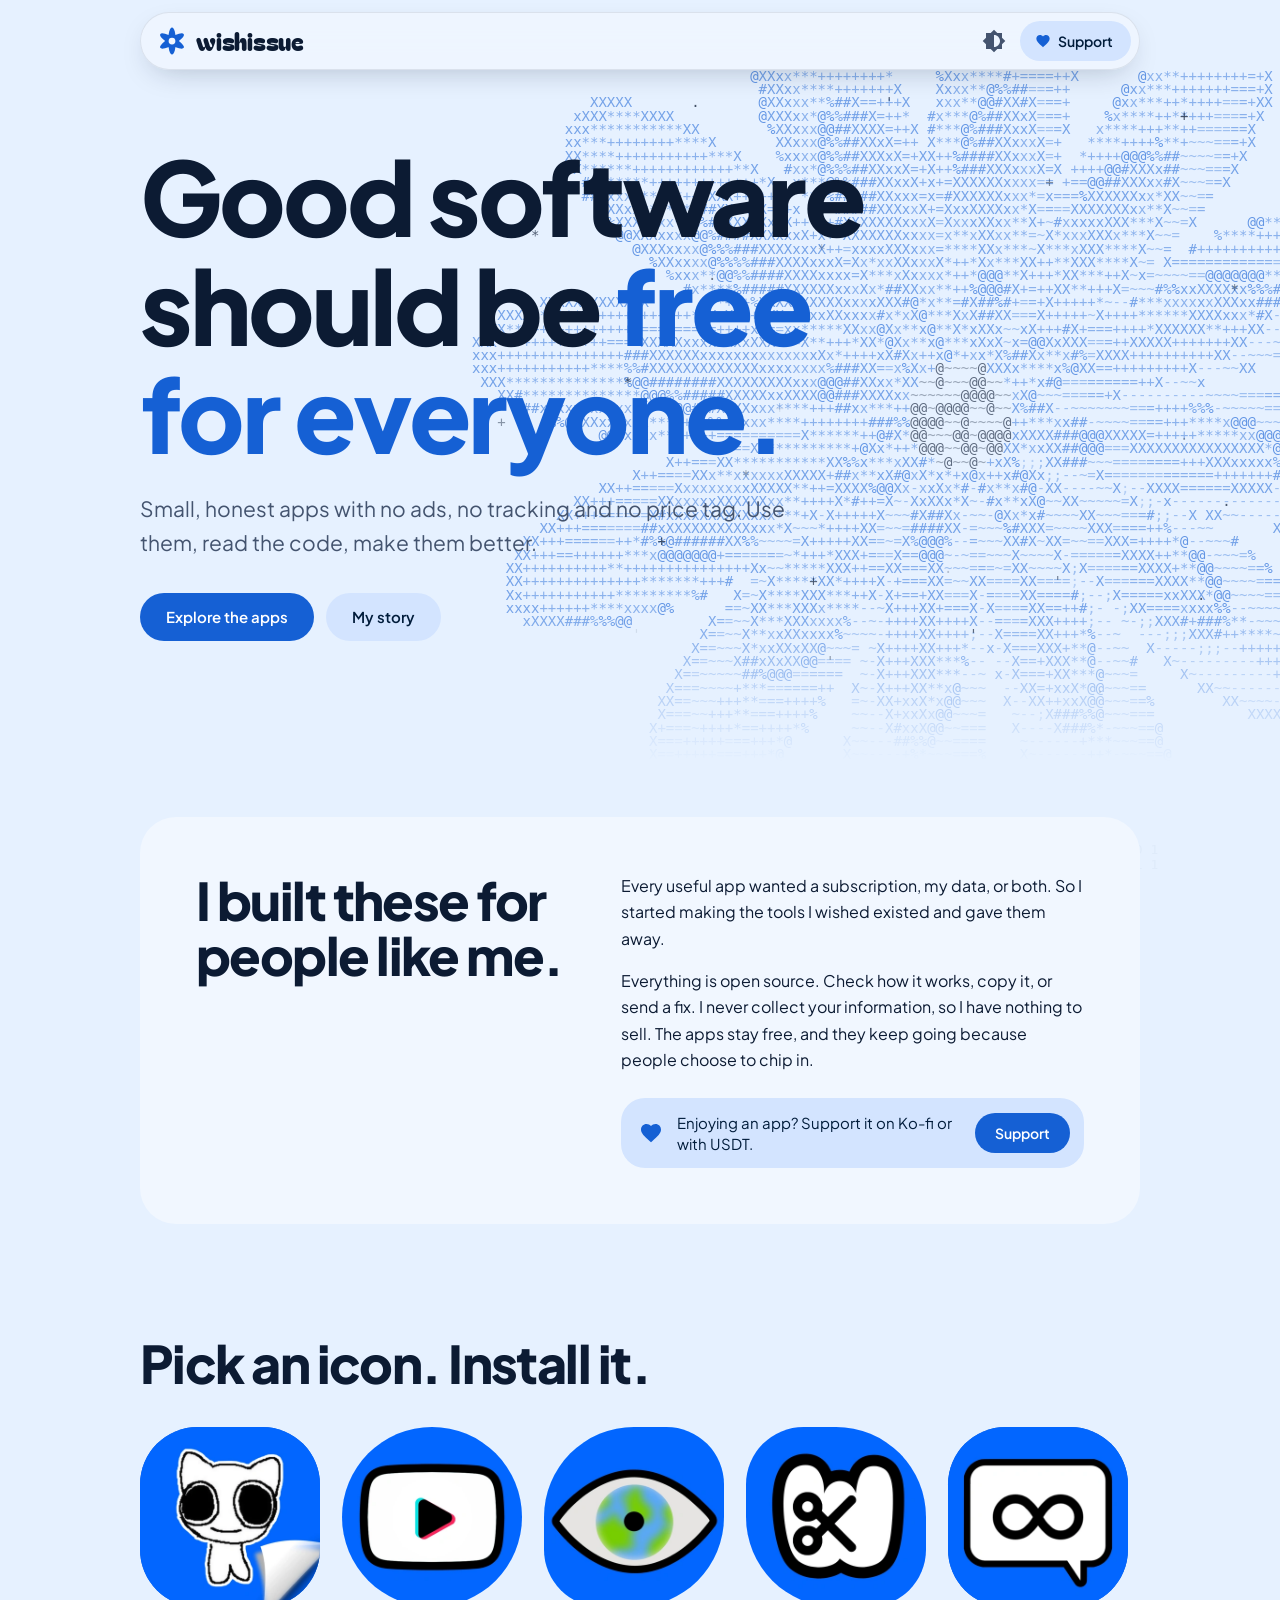
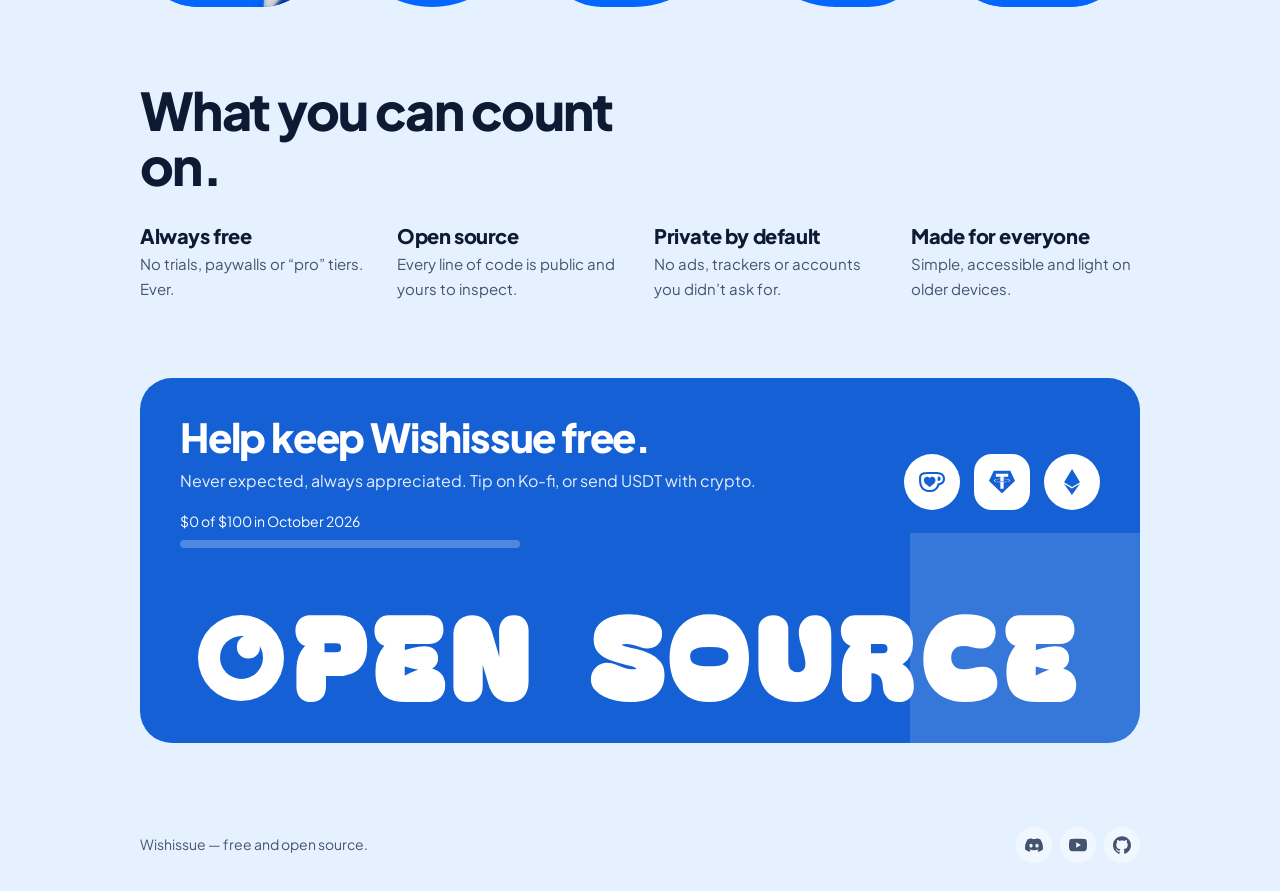
==== commit 80bf495f: "better ui" ====
--- a/index.html
+++ b/index.html
@@ -20,12 +20,12 @@
 .wrap{max-width:1040px;margin:0 auto;padding:0 20px}
 
 /* ambient ASCII layer behind the whole page */
-#bg{position:fixed;inset:0;width:100%;height:100%;z-index:0;pointer-events:none;display:block}
+#bg{position:fixed;top:0;left:0;width:100%;height:100%;z-index:0;pointer-events:none;display:block}
 main{position:relative;z-index:1}
 
 /* floating header */
 header{position:sticky;top:env(safe-area-inset-top,0px);z-index:20;pointer-events:none}
-nav{pointer-events:auto;display:flex;align-items:center;gap:4px;height:58px;margin-top:12px;padding:0 8px 0 16px;border-radius:999px;background:color-mix(in srgb,var(--sc) 78%,transparent);-webkit-backdrop-filter:blur(18px) saturate(1.4);backdrop-filter:blur(18px) saturate(1.4);border:1px solid color-mix(in srgb,var(--on) 9%,transparent);box-shadow:0 10px 30px -12px rgba(12,27,51,.28)}
+nav{pointer-events:auto;display:flex;align-items:center;gap:4px;height:58px;margin-top:12px;padding:0 8px 0 16px;border-radius:999px;background:var(--sc);background:color-mix(in srgb,var(--sc) 78%,transparent);-webkit-backdrop-filter:blur(18px) saturate(1.4);backdrop-filter:blur(18px) saturate(1.4);border:1px solid color-mix(in srgb,var(--on) 9%,transparent);box-shadow:0 10px 30px -12px rgba(12,27,51,.28)}
 .logo{display:flex;align-items:center;gap:9px;margin-right:auto;text-decoration:none;font:400 24px/1 "Bagel Fat One","Plus Jakarta Sans",sans-serif;letter-spacing:-.01em;color:var(--on);padding-right:8px}
 .logo svg{width:30px;height:30px;color:var(--pri);animation:spin 24s linear infinite}
 .logo:hover svg{animation-duration:3s}
@@ -117,7 +117,7 @@
 .hero{overflow:hidden;padding:72px 0 120px}
 .hero .wrap{position:relative;z-index:1}
 .hero h1{font-size:clamp(44px,8vw,104px);max-width:11ch}
-.hero canvas{position:absolute;inset:0;width:100%;height:100%;display:block;-webkit-mask-image:linear-gradient(#000 78%,transparent);mask-image:linear-gradient(#000 78%,transparent)}
+.hero canvas{position:absolute;top:0;left:0;width:100%;height:100%;display:block;-webkit-mask-image:linear-gradient(#000 78%,transparent);mask-image:linear-gradient(#000 78%,transparent)}
 .give{padding:clamp(22px,4vw,38px) clamp(22px,4vw,40px) 0;margin-bottom:24px;border-radius:32px}
 .give .top{display:flex;flex-wrap:wrap;align-items:center;justify-content:space-between;gap:20px 32px}
 .give h2{font-size:clamp(28px,4vw,40px);max-width:none}
@@ -182,37 +182,50 @@
 .ln.n{color:var(--pri)}
 .hl .lede{max-width:44ch;margin:clamp(14px,2.6vh,22px) 0 0;font-size:clamp(15px,2vh,19px);color:var(--onv);display:-webkit-box;-webkit-line-clamp:3;-webkit-box-orient:vertical;overflow:hidden}
 .acts{display:flex;flex-wrap:wrap;gap:10px;margin:clamp(18px,3.6vh,30px) 0 0}
-.stats{display:flex;flex-wrap:wrap;gap:10px 24px;margin-top:clamp(20px,4.6vh,46px);padding-top:clamp(12px,2.2vh,20px);border-top:2px solid color-mix(in srgb,var(--on) 14%,transparent)}
+.stats{display:flex;flex-wrap:wrap;gap:10px 24px;margin-top:clamp(20px,4.6vh,46px);padding-top:clamp(12px,2.2vh,20px);border-top:2px solid rgba(128,128,128,.28);border-top:2px solid color-mix(in srgb,var(--on) 14%,transparent)}
 .stats b{display:block;font-size:clamp(15px,2.2vh,20px);font-weight:800;letter-spacing:-.02em}
 .stats small{font-size:12px;letter-spacing:.08em;text-transform:uppercase;color:var(--onv)}
-/* right side: the icon is part of the background */
-.hr{position:relative;display:flex;flex-direction:column;background:var(--ac,#1560d4);color:var(--acon,#fff);overflow:hidden;transition:background .5s}
-.hr::before{content:"";position:absolute;inset:0;pointer-events:none;background:linear-gradient(160deg,rgba(255,255,255,.10),transparent 50%,rgba(0,0,0,.12))}
+/* right side: the icon sits flat on a panel painted with the icon's own background colour, so the two simply blend */
+.hr{position:relative;display:flex;flex-direction:column;background:var(--ac,#1560d4);color:var(--acon,#fff);overflow:hidden}
+.hero2:not(.rgo) .hr{visibility:hidden}
 .lg{position:relative;flex:1;min-height:0;display:grid;place-items:center;padding:clamp(56px,9vh,84px) 16px 8px}
-.logo2{height:100%;max-height:560px;max-width:100%;aspect-ratio:1;object-fit:cover;border-radius:0;box-shadow:none;background:none;-webkit-mask-image:radial-gradient(closest-side,#000 58%,transparent 100%);mask-image:radial-gradient(closest-side,#000 58%,transparent 100%)}
-.logo2.tl2{display:grid;place-items:center;font:400 clamp(90px,24vh,220px)/1 "Bagel Fat One",sans-serif;color:inherit;-webkit-mask:none;mask:none}
+.logo2{display:block;height:100%;max-height:560px;max-width:100%;aspect-ratio:1;object-fit:cover;border-radius:0;box-shadow:none;background:none}
+.logo2.boxed{border-radius:22%;box-shadow:0 26px 50px -22px rgba(0,0,0,.55)}
+.logo2.tl2{display:grid;place-items:center;font:400 clamp(90px,24vh,220px)/1 "Bagel Fat One",sans-serif;color:inherit}
 .ver{position:absolute;top:calc(20px + env(safe-area-inset-top,0px));right:clamp(18px,4vw,40px);z-index:2;font:400 clamp(34px,6vh,64px)/1 "Bagel Fat One",sans-serif;opacity:.9}
-.shots2{position:relative;display:flex;gap:12px;overflow-x:auto;padding:6px clamp(16px,3vw,32px) calc(18px + env(safe-area-inset-bottom,0px));scrollbar-width:none;scroll-snap-type:x proximity}
+/* screenshot strip: image heights are set on the <img> itself (percent heights inside <button> collapse in Firefox) */
+.shotw{--sh:clamp(110px,24vh,210px);position:relative;flex:none}
+.shots2{position:relative;display:flex;gap:12px;overflow-x:auto;padding:6px clamp(16px,3vw,32px) calc(18px + env(safe-area-inset-bottom,0px));scrollbar-width:none;-ms-overflow-style:none;-webkit-overflow-scrolling:touch;scroll-snap-type:x proximity;scroll-padding:0 clamp(16px,3vw,32px)}
 .shots2::-webkit-scrollbar{display:none}
-.shots2 button{flex:none;border:2px solid rgba(255,255,255,.4);padding:0;background:rgba(0,0,0,.15);border-radius:16px;overflow:hidden;cursor:zoom-in;scroll-snap-align:start;height:clamp(110px,24vh,210px);box-shadow:0 14px 28px -14px rgba(0,0,0,.5);transition:transform .3s cubic-bezier(.3,1.5,.5,1)}
+.shots2 button{flex:none;display:block;border:2px solid rgba(255,255,255,.4);padding:0;background:rgba(0,0,0,.15);border-radius:16px;overflow:hidden;cursor:zoom-in;scroll-snap-align:start;box-shadow:0 14px 28px -14px rgba(0,0,0,.5);transition:transform .3s cubic-bezier(.3,1.5,.5,1)}
+.shots2 button[hidden]{display:none}
 .shots2 button:hover,.shots2 button:focus-visible{transform:translateY(-6px) scale(1.03)}
-.shots2 img{height:100%;width:auto;display:block}
-/* incoming animation (from-states only, so reduced motion simply shows the final page) */
-.hero2.go .hr{animation:wipe 1s cubic-bezier(.7,0,.2,1) both}
-.hero2.go .logo2{animation:logoin 1.2s cubic-bezier(.2,.9,.2,1) .35s both,float 7s ease-in-out 1.6s infinite}
-.hero2.go .ver{animation:fadeup .7s .9s both}
+.shots2 img{display:block;height:var(--sh);width:auto;min-width:calc(var(--sh) * .46)}
+.sa{position:absolute;top:calc(8px + var(--sh) / 2 - 20px);z-index:2;width:40px;height:40px;border:0;border-radius:50%;display:grid;place-items:center;background:rgba(0,0,0,.5);color:#fff;cursor:pointer;transition:transform .2s,background .2s}
+.sa[hidden]{display:none}
+.sa:hover{background:rgba(0,0,0,.72);transform:scale(1.08)}
+.sa.l{left:8px}.sa.r{right:8px}
+.sa svg{width:24px;height:24px;fill:currentColor}
+
+/* incoming animation (from-states only, so reduced motion simply shows the final page).
+   Left column starts at once ("go"); the right panel waits until the icon colour is known ("rgo"). */
+.hero2.rgo .hr{animation:wipe 1s cubic-bezier(.7,0,.2,1) both}
+.hero2.rgo .logo2{animation:logoin 1.2s cubic-bezier(.2,.9,.2,1) .35s both,float 7s ease-in-out 1.6s infinite}
+.hero2.rgo .ver{animation:fadeup .7s .9s both}
 .hero2.go .ln>i{animation:up .85s cubic-bezier(.2,.85,.2,1) both;animation-delay:calc(.25s + var(--k)*.12s)}
 .hero2.go .kick,.hero2.go .lede,.hero2.go .acts,.hero2.go .stats,.hero2.go .back{animation:fadeup .7s cubic-bezier(.2,.85,.2,1) both;animation-delay:var(--d,.2s)}
-.hero2.go .shots2 button{animation:fadeup .7s cubic-bezier(.2,.85,.2,1) both;animation-delay:calc(.9s + var(--k)*.08s)}
+.hero2.rgo .shots2 button{animation:slidein .85s cubic-bezier(.2,.85,.2,1) backwards;animation-delay:calc(.9s + var(--k)*.09s)}
 @keyframes wipe{from{clip-path:circle(0% at 50% 50%)}to{clip-path:circle(150% at 50% 50%)}}
 @keyframes logoin{from{opacity:0;transform:scale(.55) rotate(-14deg)}}
 @keyframes up{from{transform:translateY(110%)}}
 @keyframes fadeup{from{opacity:0;transform:translateY(22px)}}
+@keyframes slidein{from{opacity:0;transform:translateX(64px)}}
 @keyframes float{50%{transform:translateY(-10px) scale(1.02)}}
+
 @media(max-width:820px){
  .hero2{grid-template-columns:1fr;height:auto;min-height:100svh;overflow:visible}
  .hr{order:-1;height:min(64svh,540px)}
- .shots2 button{height:clamp(84px,13svh,120px)}
+ .shotw{--sh:clamp(84px,13vh,120px)}
  .lg{padding-top:64px}
  .hl{padding-top:28px}
  .back{background:rgba(255,255,255,.88);color:#0c1b33}
@@ -233,25 +246,46 @@
 dialog#dlg .opt.best{background:var(--pri);color:var(--onpri)}
 dialog#dlg .more{display:flex;flex-wrap:wrap;gap:6px 16px;margin-top:14px;font-size:13px}
 dialog#dlg .more a{color:var(--onv);text-underline-offset:3px}
-dialog#lb{max-width:min(94vw,900px);max-height:92vh;border:0;border-radius:24px;padding:10px;background:var(--sc)}
-dialog#lb::backdrop{background:rgba(0,0,0,.65)}
-dialog#lb img{display:block;max-width:100%;max-height:calc(92vh - 20px);margin:auto;border-radius:16px}
-dialog#lb .x{background:var(--sc);z-index:1}
-/* donate dialog */
-button.wy{border:0;cursor:pointer;font-family:inherit}
-dialog#pay{width:min(92vw,400px);border:0;border-radius:32px;padding:26px;background:var(--sc);color:var(--on);text-align:center}
-dialog#pay::backdrop{background:rgba(0,0,0,.5);backdrop-filter:blur(4px)}
-dialog#pay h3{font-size:24px}
 .x{position:absolute;top:12px;right:14px;width:40px;height:40px;border:0;border-radius:50%;background:none;color:var(--onv);font-size:26px;cursor:pointer}
 .x:hover{background:var(--sh)}
-.seg{display:flex;gap:6px;margin:16px 0;padding:4px;border-radius:999px;background:var(--sh)}
-.seg button{flex:1;height:38px;border:0;border-radius:999px;background:none;color:var(--onv);font:600 14px "Plus Jakarta Sans",sans-serif;cursor:pointer}
-.seg button[aria-selected="true"]{background:var(--pri);color:var(--onpri)}
-.qr{width:200px;height:200px;margin:0 auto;padding:10px;border-radius:20px;background:#fff;display:grid;place-items:center}
-.qr svg{width:100%;height:100%}
-.nn{margin:14px 0 8px;font-size:14px;color:var(--onv)}
-.addr{margin:0 0 14px;padding:12px;border-radius:16px;background:var(--sh);font:500 13px ui-monospace,Menlo,Consolas,monospace;word-break:break-all;user-select:all}
-.warn{margin:12px 0 0;font-size:12.5px;color:var(--onv)}
+
+/* screenshot viewer: arrows, swipe, keyboard, sliding track */
+.vw{position:fixed;top:0;right:0;bottom:0;left:0;z-index:100;display:flex;flex-direction:column;background:rgba(6,9,18,.97);color:#fff;opacity:0;visibility:hidden;pointer-events:none;transition:opacity .28s ease,visibility 0s linear .28s;overscroll-behavior:contain;-webkit-user-select:none;user-select:none}
+.vw.open{opacity:1;visibility:visible;pointer-events:auto;transition:opacity .28s ease,visibility 0s}
+.vw [hidden]{display:none!important}
+.vw :focus-visible{outline-color:#fff}
+html.vw-lock,html.vw-lock body{overflow:hidden}
+.vw-top{flex:none;display:flex;align-items:center;justify-content:space-between;padding:calc(12px + env(safe-area-inset-top,0px)) calc(16px + env(safe-area-inset-right,0px)) 4px calc(20px + env(safe-area-inset-left,0px))}
+.vw-count{font:600 14px/1 "Plus Jakarta Sans",system-ui,sans-serif;letter-spacing:.08em}
+.vw-x,.vw-nav{display:grid;place-items:center;border:0;border-radius:50%;background:rgba(255,255,255,.14);color:#fff;cursor:pointer;transition:background .2s,transform .2s,opacity .2s}
+.vw-x{width:44px;height:44px}
+.vw-x:hover,.vw-nav:hover:not(:disabled){background:rgba(255,255,255,.28)}
+.vw-x svg,.vw-nav svg{width:24px;height:24px;fill:currentColor}
+.vw-stage{position:relative;flex:1;min-height:0;overflow:hidden;touch-action:pan-y;cursor:grab}
+.vw-stage:active{cursor:grabbing}
+.vw-track{position:absolute;top:0;right:0;bottom:0;left:0;display:flex;transform:translate3d(calc(var(--i,0) * -100% + var(--dx,0px)),0,0);transition:transform .5s cubic-bezier(.2,.85,.2,1);will-change:transform}
+.vw-track.drag,.vw-track.snap{transition:none}
+.vw-slide{position:relative;flex:0 0 100%;min-width:0;height:100%;display:flex;align-items:center;justify-content:center;padding:8px clamp(56px,9vw,124px)}
+.vw-slide img{display:block;min-width:0;min-height:0;max-width:100%;max-height:100%;width:auto;height:auto;object-fit:contain;border-radius:18px;box-shadow:0 30px 60px -24px rgba(0,0,0,.7);opacity:0;transform:scale(.94);transition:opacity .45s ease,transform .55s cubic-bezier(.2,.85,.2,1);-webkit-user-drag:none}
+.vw-slide img.ok{opacity:1;transform:none}
+.vw-slide.ld::after{content:"";position:absolute;top:50%;left:50%;width:34px;height:34px;margin:-17px 0 0 -17px;border:3px solid rgba(255,255,255,.25);border-top-color:#fff;border-radius:50%;animation:spin .8s linear infinite}
+.vw-msg{display:none;flex-direction:column;align-items:center;gap:12px;text-align:center;font-size:15px}
+.vw-slide.er .vw-msg{display:flex}
+.vw-retry{height:40px;padding:0 20px;border:0;border-radius:999px;background:#fff;color:#0c1b33;font:600 14px "Plus Jakarta Sans",system-ui,sans-serif;cursor:pointer}
+.vw-nav{position:absolute;top:50%;z-index:3;width:52px;height:52px;margin-top:-26px}
+.vw-nav.p{left:clamp(8px,2vw,28px)}.vw-nav.n{right:clamp(8px,2vw,28px)}
+.vw-nav:disabled{opacity:.25;cursor:default}
+.vw-nav:active:not(:disabled){transform:scale(.92)}
+.vw-thumbs{position:relative;flex:none;display:flex;gap:8px;overflow-x:auto;scrollbar-width:none;scroll-behavior:smooth;padding:10px 16px calc(14px + env(safe-area-inset-bottom,0px))}
+.vw-thumbs::-webkit-scrollbar{display:none}
+.vw-thumbs button{flex:none;display:block;padding:0;border:2px solid transparent;border-radius:10px;overflow:hidden;background:#1b2233;opacity:.5;cursor:pointer;transition:opacity .25s,border-color .25s,transform .25s}
+.vw-thumbs button:first-child{margin-left:auto}
+.vw-thumbs button:last-child{margin-right:auto}
+.vw-thumbs button:hover{opacity:.85}
+.vw-thumbs button[aria-current="true"]{opacity:1;border-color:#fff;transform:translateY(-3px)}
+.vw-thumbs img{display:block;height:52px;width:auto;min-width:24px}
+@media(max-width:640px){.vw-slide{padding:8px 10px}.vw-nav{width:44px;height:44px;margin-top:-22px;opacity:.92}}
+@media(max-height:520px){.vw-thumbs{display:none}}
 </style>
 </head>
 <body>
@@ -259,7 +293,7 @@
 <header><div class="wrap"><nav>
   <a class="logo" href="#top" aria-label="Wishissue home"><svg viewBox="0 0 32 32" aria-hidden="true"><g fill="currentColor"><ellipse cx="16" cy="16" rx="4.2" ry="14.5"/><ellipse cx="16" cy="16" rx="4.2" ry="14.5" transform="rotate(60 16 16)"/><ellipse cx="16" cy="16" rx="4.2" ry="14.5" transform="rotate(120 16 16)"/></g><circle cx="16" cy="16" r="3.6" fill="var(--sc)"/></svg><span>wishissue</span></a>
     <button class="ib" id="tog" aria-label="Switch light or dark theme"><svg class="i" viewBox="0 0 24 24"><path d="M20 8.69V4h-4.69L12 .69 8.69 4H4v4.69L.69 12 4 15.31V20h4.69L12 23.31 15.31 20H20v-4.69L23.31 12 20 8.69zM12 18V6c3.31 0 6 2.69 6 6s-2.69 6-6 6z"/></svg></button>
-  <a class="btn sm sup" href="#support"><svg viewBox="0 0 24 24" aria-hidden="true"><path d="M12 21.35l-1.45-1.32C5.4 15.36 2 12.28 2 8.5 2 5.42 4.42 3 7.5 3c1.74 0 3.41.81 4.5 2.09C13.09 3.81 14.76 3 16.5 3 19.58 3 22 5.42 22 8.5c0 3.78-3.4 6.86-8.55 11.54L12 21.35z"/></svg>Support</a>
+  <a class="btn sm sup" href="donate.html"><svg viewBox="0 0 24 24" aria-hidden="true"><path d="M12 21.35l-1.45-1.32C5.4 15.36 2 12.28 2 8.5 2 5.42 4.42 3 7.5 3c1.74 0 3.41.81 4.5 2.09C13.09 3.81 14.76 3 16.5 3 19.58 3 22 5.42 22 8.5c0 3.78-3.4 6.86-8.55 11.54L12 21.35z"/></svg>Support</a>
 </nav></div></header>
 
 <main id="top">
@@ -275,7 +309,7 @@
   <div>
     <p>Every useful app wanted a subscription, my data, or both. So I started making the tools I wished existed and gave them away.</p>
     <p>Everything is open source. Check how it works, copy it, or send a fix. I never collect your information, so I have nothing to sell. The apps stay free, and they keep going because people choose to chip in.</p>
-    <div class="ask"><svg class="i" viewBox="0 0 24 24"><path d="M12 21.35l-1.45-1.32C5.4 15.36 2 12.28 2 8.5 2 5.42 4.42 3 7.5 3c1.74 0 3.41.81 4.5 2.09C13.09 3.81 14.76 3 16.5 3 19.58 3 22 5.42 22 8.5c0 3.78-3.4 6.86-8.55 11.54L12 21.35z"/></svg><span>Enjoying an app? Support it on Ko-fi or with USDT.</span><a class="btn sm" href="#support">Support</a></div>
+    <div class="ask"><svg class="i" viewBox="0 0 24 24"><path d="M12 21.35l-1.45-1.32C5.4 15.36 2 12.28 2 8.5 2 5.42 4.42 3 7.5 3c1.74 0 3.41.81 4.5 2.09C13.09 3.81 14.76 3 16.5 3 19.58 3 22 5.42 22 8.5c0 3.78-3.4 6.86-8.55 11.54L12 21.35z"/></svg><span>Enjoying an app? Support it on Ko-fi or with USDT.</span><a class="btn sm" href="donate.html">Support</a></div>
   </div>
 </div></div></section>
 
@@ -308,36 +342,53 @@
 
 <dialog id="dlg" aria-labelledby="dt"><form method="dialog"><button class="x" aria-label="Close">&times;</button></form><h3 id="dt">Download</h3><div class="opts" id="opts"></div><div class="more" id="more"></div></dialog>
 
-<dialog id="lb" aria-label="Screenshot"><form method="dialog"><button class="x" aria-label="Close">&times;</button></form><img alt=""></dialog>
-
-<dialog id="pay" aria-labelledby="pt"><form method="dialog"><button class="x" aria-label="Close">&times;</button></form>
-  <h3 id="pt">Donate USDT</h3>
-  <div class="seg" id="seg"></div>
-  <div class="qr" id="qr"></div>
-  <p class="nn" id="nn"></p>
-  <p class="addr" id="addr" tabindex="0"></p>
-  <button class="btn" id="cpy" type="button">Copy address</button>
-  <p class="warn" id="warn"></p>
-</dialog>
+<div class="vw" id="vw" role="dialog" aria-modal="true" aria-label="Screenshots" aria-hidden="true">
+  <div class="vw-top"><span class="vw-count" id="vwc" aria-live="polite"></span><button type="button" class="vw-x" id="vwx" aria-label="Close screenshots"><svg viewBox="0 0 24 24" aria-hidden="true"><path d="M19 6.41 17.59 5 12 10.59 6.41 5 5 6.41 10.59 12 5 17.59 6.41 19 12 13.41 17.59 19 19 17.59 13.41 12z"/></svg></button></div>
+  <div class="vw-stage" id="vws">
+    <div class="vw-track" id="vwt"></div>
+    <button type="button" class="vw-nav p" id="vwp" aria-label="Previous screenshot"><svg viewBox="0 0 24 24" aria-hidden="true"><path d="M15.4 7.4 14 6l-6 6 6 6 1.4-1.4L10.8 12z"/></svg></button>
+    <button type="button" class="vw-nav n" id="vwn" aria-label="Next screenshot"><svg viewBox="0 0 24 24" aria-hidden="true"><path d="M8.6 16.6 10 18l6-6-6-6-1.4 1.4 4.6 4.6z"/></svg></button>
+  </div>
+  <div class="vw-thumbs" id="vwb"></div>
+</div>
+
 
 
 <script>
 var els=document.querySelectorAll(".rv");
 if("IntersectionObserver" in window){var io=window.io=new IntersectionObserver(function(es){es.forEach(function(e){if(e.isIntersecting){e.target.classList.add("in");io.unobserve(e.target)}})},{threshold:.15});els.forEach(function(e){io.observe(e)})}else{els.forEach(function(e){e.classList.add("in")})}
-document.querySelectorAll(".cp").forEach(function(b){b.onclick=function(){var t=b.parentNode.querySelector("code").textContent;function done(){b.textContent="Copied";b.classList.add("ok");setTimeout(function(){b.textContent="Copy";b.classList.remove("ok")},1600)}
-try{navigator.clipboard.writeText(t).then(done,fb)}catch(e){fb()}
-function fb(){var a=document.createElement("textarea");a.value=t;document.body.appendChild(a);a.select();try{document.execCommand("copy")}catch(e){}a.remove();done()}}});
 document.getElementById("tog").onclick=function(){var r=document.documentElement,d=matchMedia("(prefers-color-scheme:dark)").matches,cur=r.dataset.theme||(d?"dark":"light");r.dataset.theme=cur==="dark"?"light":"dark"};
 
 
-/* hero ASCII flower (unchanged) */
+/* ---- shared helpers for the ASCII canvases ----
+   Every glyph is drawn on a fixed grid, centred in its own cell, using a measured cell width,
+   so Chrome, Firefox, Safari and friends all lay it out the same even when their monospace fonts differ. */
+var AA=(function(){
+ var MONO='"SF Mono",Menlo,Consolas,"DejaVu Sans Mono","Liberation Mono","Courier New",monospace';
+ function mq(q,fn){var m=null;try{m=window.matchMedia(q)}catch(e){}if(!m)return {matches:false};
+  try{if(m.addEventListener)m.addEventListener("change",fn);else if(m.addListener)m.addListener(fn)}catch(e){}return m}
+ function ctx(cv){try{return cv&&cv.getContext&&cv.getContext("2d")}catch(e){return null}}
+ function cssVar(n,f){try{return getComputedStyle(document.documentElement).getPropertyValue(n).trim()||f}catch(e){return f}}
+ return {MONO:MONO,mq:mq,ctx:ctx,cssVar:cssVar}
+})();
+
+/* hero ASCII flower */
 (function(){
-var cv=document.getElementById("art"),x=cv.getContext("2d"),W=0,H=0,cols=0,rows=0,cw=0,rh=0,px=-999,py=-999,col="#1560d4",col2="#0c1b33",vis=true,last=0,cx=0,cy=0,R=0,C2=0;
-var RAMP=" .,:;-~=+*xX#%@",L=RAMP.length,PI=Math.PI,still=matchMedia("(prefers-reduced-motion:reduce)").matches;
-function size(){W=cv.clientWidth;H=cv.clientHeight;if(!W||!H)return;var d=Math.min(devicePixelRatio||1,2);cv.width=W*d;cv.height=H*d;x.setTransform(d,0,0,d,0,0);
-  var fs=W<600?12:14;cw=fs*.6;rh=fs*.95;cols=Math.ceil(W/cw);rows=Math.ceil(H/rh);x.font=fs+"px ui-monospace,Menlo,Consolas,monospace";x.textBaseline="middle";
+var cv=document.getElementById("art"),x=AA.ctx(cv);if(!x)return;
+var W=0,H=0,cols=0,rows=0,cw=8,rh=13,fs=14,px=-999,py=-999,col="#1560d4",col2="#0c1b33",vis=true,last=0,lastDraw=0,cx=0,cy=0,R=0,C2=0,gap=40,cost=0,pend=0;
+var RAMP=" .,:;-~=+*xX#%@",L=RAMP.length,PI=Math.PI,still=AA.mq("(prefers-reduced-motion:reduce)",function(){}).matches;
+var NB=6,A0=.14,A1=.64,BK=[],q;for(q=0;q<2*NB;q++)BK.push([]);
+function size(){
+  W=cv.clientWidth;H=cv.clientHeight;if(!W||!H)return;
+  var d=Math.min(window.devicePixelRatio||1,2);
+  cv.width=Math.round(W*d);cv.height=Math.round(H*d);
+  x.setTransform(cv.width/W,0,0,cv.height/H,0,0);
+  fs=W<600?12:14;
+  for(;;){x.font=fs+"px "+AA.MONO;cw=x.measureText("M").width||fs*.6;rh=fs*.95;cols=Math.ceil(W/cw);rows=Math.ceil(H/rh);if(cols*rows<=12000||fs>=26)break;fs++}
+  x.textAlign="center";x.textBaseline="alphabetic";
   var wide=W>760;cx=W*(wide?.75:.64);cy=H*(wide?.5:.76);R=wide?Math.min(W*.37,H*.72):Math.min(W*.55,H*.46);draw(last)}
-function colr(){var c=getComputedStyle(document.documentElement);col=c.getPropertyValue("--pri").trim()||col;col2=c.getPropertyValue("--on").trim()||col2;draw(last)}
+function sched(){if(pend)return;pend=requestAnimationFrame(function(){pend=0;size()})}
+function colr(){col=AA.cssVar("--pri",col);col2=AA.cssVar("--on",col2);draw(last)}
 function flower(X,Y,t){
   var dx=X-cx,dy=Y-cy,r=Math.sqrt(dx*dx+dy*dy)/R;C2=0;if(r>1.1)return 0;
   var ang=Math.atan2(dy,dx),b=0,lit=.14*Math.cos(ang+2.3);
@@ -351,30 +402,42 @@
   if(b>0&&!C2)b*=.88+.12*Math.sin(ang*12-t*1.2+r*6);
   return b}
 function draw(ms){
-  last=ms;var t=ms/1000;x.clearRect(0,0,W,H);x.fillStyle=col;var cur=0;
-  for(var j=0;j<rows;j++){var y=(j+.5)*rh;
-    for(var i=0;i<cols;i++){var X=i*cw,b=flower(X+cw/2,y,t),dx=X-px,dy=y-py;
+  last=ms;var t=ms/1000,i,j,k,c,m,arr,n;x.clearRect(0,0,W,H);if(!cols)return;
+  for(k=0;k<BK.length;k++)BK[k].length=0;
+  /* sort every glyph into one of 6 opacity buckets, so the canvas state changes 12 times a frame, not thousands */
+  for(j=0;j<rows;j++){var y=(j+.5)*rh;
+    for(i=0;i<cols;i++){var X=(i+.5)*cw,b=flower(X,y,t),dx=X-px,dy=y-py;
       b+=.6*Math.exp(-(dx*dx+dy*dy)/6000)*(b>0?1:.45);
-      if(b<.08)continue;if(C2!==cur){cur=C2;x.fillStyle=cur?col2:col}
-      x.globalAlpha=.14+.5*Math.min(b,1);x.fillText(RAMP[Math.min(L-1,Math.floor(b*L))],X,y)}}
+      if(b<.08)continue;
+      var ci=Math.min(L-1,Math.floor(b*L));if(ci<1)continue;
+      var a=A0+.5*Math.min(b,1),kk=Math.min(NB-1,Math.round((a-A0)/(A1-A0)*(NB-1)));
+      BK[C2*NB+kk].push(X,y+fs*.3,ci)}}
+  for(c=0;c<2;c++){x.fillStyle=c?col2:col;
+    for(k=0;k<NB;k++){arr=BK[c*NB+k];n=arr.length;if(!n)continue;x.globalAlpha=A0+k*(A1-A0)/(NB-1);
+      for(m=0;m<n;m+=3)x.fillText(RAMP.charAt(arr[m+2]),arr[m],arr[m+1])}}
   x.fillStyle=col2;var P=".*+'";
-  for(var k=0;k<34;k++){var life=(t*.07+k/34)%1,an=k*2.399+t*.12,rad=R*(.35+.85*life);
-    var X=cx+Math.cos(an)*rad,Y=cy+Math.sin(an)*rad*.85-life*R*.35;
-    x.globalAlpha=Math.sin(life*PI)*.75;x.fillText(P[k%4],Math.round(X/cw)*cw,Math.round(Y/rh)*rh)}
+  for(k=0;k<34;k++){var life=(t*.07+k/34)%1,an=k*2.399+t*.12,rad=R*(.35+.85*life);
+    var PX=cx+Math.cos(an)*rad,PY=cy+Math.sin(an)*rad*.85-life*R*.35;
+    x.globalAlpha=Math.sin(life*PI)*.75;x.fillText(P.charAt(k%4),(Math.round(PX/cw-.5)+.5)*cw,(Math.round(PY/rh-.5)+.5)*rh+fs*.3)}
   x.globalAlpha=1}
-function loop(ms){requestAnimationFrame(loop);if(!vis||still||ms-last<40)return;draw(ms)}
+/* ~25 fps; if a slow browser or device can't keep up, it quietly drops the frame rate instead of stuttering */
+function loop(ms){requestAnimationFrame(loop);if(!vis||still||document.hidden||ms-lastDraw<gap)return;
+  var s=performance.now();lastDraw=ms;draw(ms);cost=cost*.9+(performance.now()-s)*.1;
+  if(cost>16&&gap<120)gap+=10;else if(cost<7&&gap>40)gap-=5}
 addEventListener("pointermove",function(e){var r=cv.getBoundingClientRect();px=e.clientX-r.left;py=e.clientY-r.top;if(still)draw(last)});
-new IntersectionObserver(function(e){vis=e[0].isIntersecting}).observe(cv);
-if(window.ResizeObserver)new ResizeObserver(size).observe(cv);else addEventListener("resize",size);
+if(window.IntersectionObserver)new IntersectionObserver(function(e){vis=e[0].isIntersecting}).observe(cv);
+if(window.ResizeObserver)new ResizeObserver(sched).observe(cv);
+addEventListener("resize",sched);
 new MutationObserver(colr).observe(document.documentElement,{attributes:true,attributeFilter:["data-theme"]});
-matchMedia("(prefers-color-scheme:dark)").addEventListener("change",function(){setTimeout(colr,50)});
+AA.mq("(prefers-color-scheme:dark)",function(){setTimeout(colr,50)});
 colr();size();requestAnimationFrame(loop);
 })();
 
 /* ambient ASCII decor across the whole page: stars, flowers, tech bits */
 (function(){
-var cv=document.getElementById("bg"),x=cv.getContext("2d"),W=0,H=0,fs=13,cw=fs*.6,rh=fs*1.1,items=[],col="#1560d4",col2="#44546f",
-    still=matchMedia("(prefers-reduced-motion:reduce)").matches,last=0,heroH=0;
+var cv=document.getElementById("bg"),x=AA.ctx(cv);if(!x)return;
+var W=0,H=0,fs=13,cw=8,rh=14,items=[],col="#1560d4",col2="#44546f",
+    still=AA.mq("(prefers-reduced-motion:reduce)",function(){}).matches,last=0,heroH=0,lastD=0,pend=0,sp=0;
 var G={
  dot:["."],spark:["+"],star:["*"],tiny:["'"],
  star4:[" | ","-*-"," | "],
@@ -390,7 +453,7 @@
 var BAG=["dot","dot","dot","dot","spark","spark","spark","star","star","star","tiny","star4","star4","star5","bud","bud","flower","bloom","tech1","tech2","tech3","tech4","chip","bits","moon"];
 function rng(a){return function(){a|=0;a=a+0x6D2B79F5|0;var t=Math.imul(a^a>>>15,1|a);t=t+Math.imul(t^t>>>7,61|t)^t;return((t^t>>>14)>>>0)/4294967296}}
 function build(){
-  var D=Math.max(document.documentElement.scrollHeight,innerHeight),r=rng(20261028);items=[];
+  var D=Math.max(document.documentElement.scrollHeight,innerHeight),r=rng(20261028);items=[];lastD=D;
   var hero=document.querySelector(".hero");heroH=hero?hero.offsetHeight+80:0;
   var n=Math.round(D/78*(W<600?.55:1));
   for(var i=0;i<n;i++){
@@ -401,21 +464,31 @@
     items.push({g:g,x:Math.round(X/cw)*cw,y:Math.round(Y/rh)*rh,p:r()*6.28,s:.4+r()*.9,c:r()<.7?0:1,a:.16+r()*.16});
   }
 }
-function size(){W=innerWidth;H=innerHeight;var d=Math.min(devicePixelRatio||1,2);cv.width=W*d;cv.height=H*d;x.setTransform(d,0,0,d,0,0);x.font=fs+"px ui-monospace,Menlo,Consolas,monospace";x.textBaseline="top";build();draw(last)}
-function colr(){var c=getComputedStyle(document.documentElement);col=c.getPropertyValue("--pri").trim()||col;col2=c.getPropertyValue("--onv").trim()||col2;draw(last)}
+function size(){
+  var nw=innerWidth,nh=innerHeight;
+  /* phone toolbars sliding in and out change the height a little; resetting the canvas for that is what made it flicker */
+  if(W&&nw===W&&nh<=H&&nh>H-220)return;
+  W=nw;H=nh;var d=Math.min(window.devicePixelRatio||1,2);
+  cv.style.width=W+"px";cv.style.height=H+"px";
+  cv.width=Math.round(W*d);cv.height=Math.round(H*d);x.setTransform(cv.width/W,0,0,cv.height/H,0,0);
+  x.font=fs+"px "+AA.MONO;x.textAlign="center";x.textBaseline="alphabetic";
+  cw=x.measureText("M").width||fs*.6;rh=fs*1.1;build();draw(last)}
+function sched(){if(pend)return;pend=requestAnimationFrame(function(){pend=0;size()})}
+function colr(){col=AA.cssVar("--pri",col);col2=AA.cssVar("--onv",col2);draw(last)}
 function draw(ms){
-  last=ms;var t=ms/1000,sy=scrollY;x.clearRect(0,0,W,H);
+  last=ms;var t=ms/1000,sy=window.pageYOffset||0;x.clearRect(0,0,W,H);
   for(var i=0;i<items.length;i++){var it=items[i],y=it.y-sy;if(y<-70||y>H+10)continue;
     x.fillStyle=it.c?col2:col;
     x.globalAlpha=Math.max(0,it.a*(.55+.45*Math.sin(t*it.s+it.p)));
-    for(var k=0;k<it.g.length;k++)x.fillText(it.g[k],it.x,y+k*rh)}
+    for(var k=0;k<it.g.length;k++){var row=it.g[k],yy=y+k*rh+fs*.82;
+      for(var m=0;m<row.length;m++){var ch=row.charAt(m);if(ch===" ")continue;x.fillText(ch,it.x+(m+.5)*cw,yy)}}}
   x.globalAlpha=1}
-function loop(ms){requestAnimationFrame(loop);if(still||document.hidden||ms-last<60)return;draw(ms)}
-addEventListener("scroll",function(){draw(last)},{passive:true});
-addEventListener("resize",size);
-if(window.ResizeObserver)new ResizeObserver(function(){var D=document.documentElement.scrollHeight;if(Math.abs(D-(items.D||0))>40){build();items.D=D;draw(last)}}).observe(document.body);
+function loop(ms){requestAnimationFrame(loop);if(still||document.hidden||document.body.classList.contains("d")||ms-last<80)return;draw(ms)}
+addEventListener("scroll",function(){if(sp)return;sp=1;requestAnimationFrame(function(){sp=0;draw(last)})},{passive:true});
+addEventListener("resize",sched);
+if(window.ResizeObserver)new ResizeObserver(function(){var D=document.documentElement.scrollHeight;if(Math.abs(D-lastD)>40){build();draw(last)}}).observe(document.body);
 new MutationObserver(colr).observe(document.documentElement,{attributes:true,attributeFilter:["data-theme"]});
-matchMedia("(prefers-color-scheme:dark)").addEventListener("change",function(){setTimeout(colr,50)});
+AA.mq("(prefers-color-scheme:dark)",function(){setTimeout(colr,50)});
 colr();size();requestAnimationFrame(loop);
 })();
 
@@ -993,7 +1066,7 @@
 function safe(u){return /^https?:\/\//i.test(u||"")?u:""}
 function ico(p){return '<svg class="i" viewBox="0 0 24 24" aria-hidden="true"><path d="'+p+'"/></svg>'}
 function reveal(el){if(window.io)window.io.observe(el);else el.classList.add("in")}
-var apps=[],ready=false,cfg=null,home=$("home"),det=$("detail"),box=det.firstElementChild,lb=$("lb");
+var apps=[],ready=false,cfg=null,home=$("home"),det=$("detail"),box=det.firstElementChild;
 
 /* ---------- tiles ---------- */
 var grid=$("grid");
@@ -1006,14 +1079,35 @@
  apps.forEach(function(a,i){var t=tile(a,i);grid.appendChild(t);reveal(t)})}
 
 /* ---------- detail page ---------- */
-function accent(url,cb){var im=new Image();im.crossOrigin="anonymous";im.onload=function(){try{var N=48,c=document.createElement("canvas");c.width=c.height=N;var x=c.getContext("2d");x.drawImage(im,0,0,N,N);var px=x.getImageData(0,0,N,N).data;
+function accent(url,cb){var done=0;function fin(c,u){if(done)return;done=1;cb(c,u)}
+ var im=new Image();im.crossOrigin="anonymous";
+ im.onerror=function(){fin(null,false)};
+ im.onload=function(){try{
+  var N=64,c=document.createElement("canvas");c.width=c.height=N;var x=c.getContext("2d");x.drawImage(im,0,0,N,N);var px=x.getImageData(0,0,N,N).data;
   function at(i,j){var o=(j*N+i)*4;return [px[o],px[o+1],px[o+2],px[o+3]]}
-  var cs=[at(1,1),at(N-2,1),at(1,N-2),at(N-2,N-2)],ok=cs.every(function(p){return p[3]>240}),avg=[0,1,2].map(function(k){return cs.reduce(function(t,p){return t+p[k]},0)/4}),lum=(.299*avg[0]+.587*avg[1]+.114*avg[2])/255,spread=Math.max.apply(null,cs.map(function(p){return Math.abs(p[0]-avg[0])+Math.abs(p[1]-avg[1])+Math.abs(p[2]-avg[2])}));
-  if(ok&&spread<40&&lum>.08&&lum<.93){cb(avg);return}
-  var bins={};for(var i=0;i<px.length;i+=4){if(px[i+3]<200)continue;var r=px[i],g=px[i+1],b=px[i+2],mx=Math.max(r,g,b),mn=Math.min(r,g,b),sat=mx?(mx-mn)/mx:0,v=mx/255;if(sat<.28||v<.25)continue;
-   var k=Math.round(Math.atan2(Math.sqrt(3)*(g-b),2*r-g-b)/(Math.PI/6));var o=bins[k]||(bins[k]=[0,0,0,0]);var w=sat*v;o[0]+=r*w;o[1]+=g*w;o[2]+=b*w;o[3]+=w}
-  var best=null;for(var k in bins)if(!best||bins[k][3]>best[3])best=bins[k];
-  if(best&&best[3]>0)cb([best[0]/best[3],best[1]/best[3],best[2]/best[3]])}catch(e){}};im.src=url}
+  /* 1. read the icon's own background from its edges (corners skipped, so rounded icons work too) */
+  var skip=Math.round(N*.14),ring=[],total=0,k,e;
+  for(k=skip;k<N-skip;k++){e=[at(k,2),at(k,N-3),at(2,k),at(N-3,k)];for(var q=0;q<4;q++){total++;if(e[q][3]>240)ring.push(e[q])}}
+  if(ring.length>=total*.7){
+   var med=[0,1,2].map(function(ch){var v=ring.map(function(p){return p[ch]}).sort(function(a,b){return a-b});return v[v.length>>1]});
+   var dev=ring.map(function(p){return Math.abs(p[0]-med[0])+Math.abs(p[1]-med[1])+Math.abs(p[2]-med[2])}).sort(function(a,b){return a-b});
+   if(dev[Math.floor(dev.length*.9)]<40){fin(med,true);return}}
+  /* 2. gather what the picture is made of */
+  var bins={},lsum=0,ln=0,asum=[0,0,0];
+  for(var i=0;i<px.length;i+=4){if(px[i+3]<200)continue;var r=px[i],g=px[i+1],b=px[i+2],mx=Math.max(r,g,b),mn=Math.min(r,g,b),sat=mx?(mx-mn)/mx:0,v=mx/255;
+   lsum+=(.299*r+.587*g+.114*b)/255;ln++;asum[0]+=r;asum[1]+=g;asum[2]+=b;
+   if(sat<.28||v<.25)continue;
+   var hk=Math.round(Math.atan2(Math.sqrt(3)*(g-b),2*r-g-b)/(Math.PI/6));var o=bins[hk]||(bins[hk]=[0,0,0,0]);var w=sat*v;o[0]+=r*w;o[1]+=g*w;o[2]+=b*w;o[3]+=w}
+  var best=null;for(var hk2 in bins)if(!best||bins[hk2][3]>best[3])best=bins[hk2];
+  var dom=best&&best[3]>0?[best[0]/best[3],best[1]/best[3],best[2]/best[3]]:(ln?[asum[0]/ln,asum[1]/ln,asum[2]/ln]:null);
+  if(!dom){fin(null,false);return}
+  if(ring.length<total*.1){
+   /* transparent icon: nothing to blend, so pick a panel the artwork stands out from */
+   var light=ln&&lsum/ln>.55;
+   fin(light?dom.map(function(v){return v*.4}):dom.map(function(v){return v+(255-v)*.82}),true);return}
+  /* 3. busy or gradient edges: no colour can hide the square, so show it as a tidy rounded tile */
+  fin(dom,false)}catch(err){fin(null,false)}};
+ im.src=url}
 function paint(el,rgb){var l=(.299*rgb[0]+.587*rgb[1]+.114*rgb[2])/255;el.style.setProperty("--ac","rgb("+rgb.map(Math.round).join(",")+")");el.style.setProperty("--acon",l>.62?"#0c1b33":"#fff")}
 function hueRGB(n){var h=0;for(var i=0;i<n.length;i++)h=(h*31+n.charCodeAt(i))%360;var c=document.createElement("canvas").getContext("2d");c.fillStyle="hsl("+h+",65%,48%)";var m=c.fillStyle.match(/#(..)(..)(..)/);return m?[parseInt(m[1],16),parseInt(m[2],16),parseInt(m[3],16)]:[21,96,212]}
 var dlg=$("dlg");dlg.addEventListener("click",function(e){if(e.target===dlg)dlg.close()});
@@ -1021,53 +1115,127 @@
  var o=$("opts");o.innerHTML="";
  if(dl.length){dl.forEach(function(d,i){var best=d.url===a.primary.href;o.insertAdjacentHTML("beforeend",'<a class="opt'+(best?' best':'')+'" href="'+esc(d.url)+'"><span>'+esc(d.os+" \u00b7 "+d.name)+'<small>'+esc(best?(d.hint?d.hint+" \u00b7 Recommended":"Recommended for your device"):(d.hint||""))+'</small></span><b>'+esc(SHELF.formatSize(d.size))+'</b></a>')})}
  else o.insertAdjacentHTML("beforeend",'<a class="opt best" href="'+esc(a.primary.href)+'"><span>'+esc(a.primary.long)+'</span></a>');
- var m='<a href="'+esc(a.repoUrl)+'" target="_blank" rel="noopener">Source code</a><a href="'+esc(a.releasesUrl)+'" target="_blank" rel="noopener">All releases</a>'+(a.issuesUrl?'<a href="'+esc(a.issuesUrl)+'" target="_blank" rel="noopener">Report a bug</a>':'')+'<a href="#support" onclick="document.getElementById(\'dlg\').close()">Support</a>';
- $("more").innerHTML=m;dlg.showModal()}
-function page(a){var dl=a.downloads||[];
+ var m='<a href="'+esc(a.repoUrl)+'" target="_blank" rel="noopener">Source code</a><a href="'+esc(a.releasesUrl)+'" target="_blank" rel="noopener">All releases</a>'+(a.issuesUrl?'<a href="'+esc(a.issuesUrl)+'" target="_blank" rel="noopener">Report a bug</a>':'')+'<a href="donate.html">Support</a>';
+ $("more").innerHTML=m;if(dlg.showModal)dlg.showModal();else location.href=a.primary.href}
+var CH_L="M15.4 7.4 14 6l-6 6 6 6 1.4-1.4L10.8 12z",CH_R="M8.6 16.6 10 18l6-6-6-6-1.4 1.4 4.6 4.6z";
+function page(a){closeViewer(true);var dl=a.downloads||[];
  var stats=[["Version",a.version],["Updated",a.updated?SHELF.timeAgo(a.updated):""],["Platform",a.platform],["License",a.license]].filter(function(r){return r[1]}).map(function(r){return '<div><b>'+esc(r[1])+'</b><small>'+r[0]+'</small></div>'}).join("")+'<div><b>Free</b><small>Price</small></div>';
  var back='<a class="back" href="#apps" style="--d:.1s">'+ico("M15.4 7.4 14 6l-6 6 6 6 1.4-1.4L10.8 12z")+'All apps</a>';
  var dlBtn=dl.length?'<button class="btn" type="button" id="getbtn">'+esc(a.primary.long)+'</button>':'<a class="btn" href="'+esc(a.primary.href)+'"'+(a.primary.external?' target="_blank" rel="noopener"':'')+'>'+esc(a.primary.long)+'</a>';
  var about=a.about&&a.about!==a.tagline?a.about:"";
- var h='<div class="hero2">'+back+'<div class="hl"><span class="kick" style="--d:.15s">'+(a.beta?"Beta \u00b7 ":"")+'Free \u00b7 Open source</span><h1><span class="ln" style="--k:0"><i style="--k:0">Get yourself</i></span><span class="ln n"><i style="--k:1">'+esc(a.name)+'.</i></span></h1>'+
+ var shots=a.shots||[];
+ var strip=shots.length?'<div class="shotw"><div class="shots2" id="strip">'+shots.map(function(s,i){return '<button type="button" style="--k:'+i+'" aria-label="View screenshot '+(i+1)+' of '+shots.length+'"><img src="'+esc(s.url)+'" alt="'+esc(s.alt||a.name+" screenshot "+(i+1))+'" decoding="async"></button>'}).join("")+'</div><button type="button" class="sa l" aria-label="Previous screenshots" hidden>'+ico(CH_L)+'</button><button type="button" class="sa r" aria-label="Next screenshots" hidden>'+ico(CH_R)+'</button></div>':'';
+ var h='<div class="hero2">'+back+'<div class="hl"><span class="kick" style="--d:.15s">'+(a.beta?"Beta · ":"")+'Free · Open source</span><h1><span class="ln" style="--k:0"><i style="--k:0">Get yourself</i></span><span class="ln n"><i style="--k:1">'+esc(a.name)+'.</i></span></h1>'+
  ((a.tagline||about)?'<p class="lede" style="--d:.55s">'+esc(about||a.tagline)+'</p>':'')+
  '<div class="acts" style="--d:.7s">'+dlBtn+'<a class="btn t" href="'+esc(a.repoUrl)+'" target="_blank" rel="noopener">Source code</a></div>'+
  '<div class="stats" style="--d:.85s">'+stats+'</div></div>'+
- '<div class="hr">'+(a.version?'<span class="ver">'+esc(String(a.version))+'</span>':'')+'<div class="lg">'+(a.iconUrl?'<img class="logo2" src="'+esc(a.iconUrl)+'" alt="'+esc(a.name)+' logo">':'<span class="logo2 tl2">'+esc(a.name.charAt(0).toUpperCase())+'</span>')+'</div>'+
- (a.shots&&a.shots.length?'<div class="shots2">'+a.shots.map(function(s,i){return '<button type="button" style="--k:'+i+'" aria-label="Open screenshot '+(i+1)+'"><img src="'+esc(s.url)+'" alt="'+esc(s.alt||a.name+" screenshot "+(i+1))+'" loading="lazy"></button>'}).join("")+'</div>':'')+'</div></div>';
+ '<div class="hr">'+(a.version?'<span class="ver">'+esc(String(a.version))+'</span>':'')+'<div class="lg">'+(a.iconUrl?'<img class="logo2" src="'+esc(a.iconUrl)+'" alt="'+esc(a.name)+' logo">':'<span class="logo2 tl2">'+esc(a.name.charAt(0).toUpperCase())+'</span>')+'</div>'+strip+'</div></div>';
  box.innerHTML=h;
- var hr=box.querySelector(".hr"),hero=box.querySelector(".hero2");paint(hr,hueRGB(a.name));if(a.iconUrl)accent(a.iconUrl,function(c){paint(hr,c)});
+ var hr=box.querySelector(".hr"),hero=box.querySelector(".hero2"),logo=box.querySelector("img.logo2"),shown=0;
+ function showRight(){if(shown)return;shown=1;hero.classList.add("rgo")}
+ paint(hr,hueRGB(a.name));
  requestAnimationFrame(function(){hero.classList.add("go")});
+ /* the right panel appears once the icon's colour is known, so the icon never flashes against the wrong colour */
+ if(a.iconUrl){accent(a.iconUrl,function(c,blend){if(c)paint(hr,c);if(logo&&(!c||!blend))logo.classList.add("boxed");showRight()});setTimeout(showRight,800)}else showRight();
  var gb=$("getbtn");if(gb)gb.onclick=function(){openDl(a)};
- box.querySelectorAll(".shots2 button").forEach(function(b){b.onclick=function(){var im=b.firstElementChild,t=lb.querySelector("img");t.src=im.src;t.alt=im.alt;lb.showModal()}});
- document.title=a.name+" \u2014 Wishissue"}
-function route(){var m=location.hash.match(/^#\/app\/([^/?#]+)/),k=m&&decodeURIComponent(m[1]).toLowerCase();
+ var st=box.querySelector("#strip");if(st)wireStrip(st,a,shots);
+ document.title=a.name+" — Wishissue"}
+
+/* ---------- screenshot strip: arrows + reliable loading ---------- */
+function wireStrip(st,a,shots){
+ var wrap=st.parentNode,bL=wrap.querySelector(".sa.l"),bR=wrap.querySelector(".sa.r");
+ function upd(){bL.hidden=st.scrollLeft<=2;bR.hidden=st.scrollLeft>=st.scrollWidth-st.clientWidth-2}
+ function by(dir){var dx=dir*Math.max(120,st.clientWidth*.8);
+  if(st.scrollBy&&"scrollBehavior" in document.documentElement.style)st.scrollBy({left:dx,behavior:"smooth"});else st.scrollLeft+=dx}
+ bL.onclick=function(){by(-1)};bR.onclick=function(){by(1)};
+ st.addEventListener("scroll",upd,{passive:true});
+ if(window.ResizeObserver)new ResizeObserver(upd).observe(st);else addEventListener("resize",upd);
+ [].forEach.call(st.children,function(b,i){var im=b.firstElementChild;
+  im.addEventListener("load",upd);
+  im.addEventListener("error",function(){
+   if(!im.getAttribute("data-r")){im.setAttribute("data-r","1");var u=shots[i].url;im.src=u+(u.indexOf("?")<0?"?":"&")+"retry=1"}
+   else{b.hidden=true;upd()}});
+  b.onclick=function(){openViewer(shots,i,b,a.name)}});
+ upd()}
+
+/* ---------- screenshot viewer: arrows, swipe, keys, sliding track ---------- */
+var vw=$("vw"),vs=$("vws"),vt=$("vwt"),vb=$("vwb"),vc=$("vwc"),vp=$("vwp"),vn=$("vwn"),vx=$("vwx"),V={on:0,i:0,list:[],opener:null},swallow=0,pt=null;
+function slideUrl(k){var s=V.list[k];return s.url+(s.bust?(s.url.indexOf("?")<0?"?":"&")+"retry="+s.bust:"")}
+function loadSlide(k){if(k<0||k>=V.list.length)return;var sl=vt.children[k],im=sl&&sl.querySelector("img");if(!im||im.getAttribute("src"))return;
+ sl.classList.add("ld");im.onload=function(){sl.classList.remove("ld");im.classList.add("ok")};im.onerror=function(){sl.classList.remove("ld");sl.classList.add("er")};im.src=slideUrl(k)}
+function goTo(k,instant){k=Math.max(0,Math.min(V.list.length-1,k));V.i=k;
+ if(instant)vt.classList.add("snap");
+ vt.style.setProperty("--i",k);
+ vc.textContent=(k+1)+" / "+V.list.length;
+ vp.disabled=k===0;vn.disabled=k===V.list.length-1;
+ [].forEach.call(vb.children,function(t,j){t.setAttribute("aria-current",j===k?"true":"false")});
+ var cur=vb.children[k];if(cur&&vb.scrollWidth>vb.clientWidth)vb.scrollLeft=cur.offsetLeft-(vb.clientWidth-cur.offsetWidth)/2;
+ loadSlide(k);loadSlide(k+1);loadSlide(k-1);loadSlide(k+2);
+ if(instant){void vt.offsetWidth;vt.classList.remove("snap")}}
+function openViewer(list,k,opener,name){
+ V.list=list.map(function(s,j){return {url:s.url,alt:s.alt||name+" screenshot "+(j+1),bust:0}});V.opener=opener;
+ vt.innerHTML=V.list.map(function(s){return '<div class="vw-slide"><img alt="'+esc(s.alt)+'" draggable="false" decoding="async"><div class="vw-msg"><span>This screenshot could not be loaded.</span><button type="button" class="vw-retry">Try again</button></div></div>'}).join("");
+ vb.innerHTML=V.list.map(function(s,j){return '<button type="button" aria-label="Go to screenshot '+(j+1)+'"><img src="'+esc(s.url)+'" alt="" draggable="false"></button>'}).join("");
+ [].forEach.call(vb.children,function(t,j){t.onclick=function(){goTo(j)}});
+ var multi=V.list.length>1;vp.hidden=vn.hidden=vb.hidden=!multi;
+ vw.setAttribute("aria-label",name+" screenshots");vw.setAttribute("aria-hidden","false");
+ document.documentElement.classList.add("vw-lock");
+ goTo(k,true);void vw.offsetWidth;vw.classList.add("open");V.on=1;
+ try{history.pushState({vw:1},"",location.href)}catch(e){}
+ setTimeout(function(){try{vx.focus({preventScroll:true})}catch(e){}},40)}
+function closeViewer(quiet){if(!V.on)return;V.on=0;vw.classList.remove("open");vw.setAttribute("aria-hidden","true");
+ document.documentElement.classList.remove("vw-lock");
+ if(!quiet&&V.opener&&document.body.contains(V.opener)){try{V.opener.focus({preventScroll:true})}catch(e){}}
+ setTimeout(function(){if(!V.on){vt.innerHTML="";vb.innerHTML=""}},400)}
+function userClose(){if(history.state&&history.state.vw)history.back();else closeViewer()}
+addEventListener("popstate",function(){closeViewer()});
+vx.onclick=userClose;vp.onclick=function(){goTo(V.i-1)};vn.onclick=function(){goTo(V.i+1)};
+vt.addEventListener("click",function(e){var r=e.target.closest&&e.target.closest(".vw-retry");if(!r)return;
+ var sl=r.closest(".vw-slide"),k=[].indexOf.call(vt.children,sl),im=sl.querySelector("img");
+ V.list[k].bust=(V.list[k].bust||0)+1;sl.classList.remove("er");im.removeAttribute("src");loadSlide(k)});
+vs.addEventListener("click",function(e){if(swallow){swallow=0;return}
+ if(e.target.closest&&(e.target.closest("img")||e.target.closest(".vw-nav")||e.target.closest(".vw-msg")))return;userClose()});
+document.addEventListener("keydown",function(e){if(!V.on)return;var k=e.key;
+ if(k==="Escape"){e.preventDefault();userClose()}
+ else if(k==="ArrowRight"){e.preventDefault();goTo(V.i+1)}
+ else if(k==="ArrowLeft"){e.preventDefault();goTo(V.i-1)}
+ else if(k==="Home"){e.preventDefault();goTo(0)}
+ else if(k==="End"){e.preventDefault();goTo(V.list.length-1)}
+ else if(k==="Tab"){var f=[].filter.call(vw.querySelectorAll("button"),function(b){return !b.disabled&&!b.hidden&&b.offsetParent!==null});
+  if(!f.length)return;var first=f[0],last=f[f.length-1],cur=document.activeElement;
+  if(!vw.contains(cur)){e.preventDefault();first.focus()}
+  else if(e.shiftKey&&cur===first){e.preventDefault();last.focus()}
+  else if(!e.shiftKey&&cur===last){e.preventDefault();first.focus()}}});
+/* swipe / drag */
+vs.addEventListener("pointerdown",function(e){if(e.button>0||(e.target.closest&&e.target.closest(".vw-nav")))return;pt={id:e.pointerId,x:e.clientX,y:e.clientY,t:Date.now(),dx:0,drag:0}});
+vs.addEventListener("pointermove",function(e){if(!pt||e.pointerId!==pt.id)return;var dx=e.clientX-pt.x,dy=e.clientY-pt.y;
+ if(!pt.drag){if(Math.abs(dx)>8&&Math.abs(dx)>Math.abs(dy)*1.2){pt.drag=1;vt.classList.add("drag");try{vs.setPointerCapture(e.pointerId)}catch(err){}}else return}
+ var atEdge=(dx>0&&V.i===0)||(dx<0&&V.i===V.list.length-1);pt.dx=atEdge?dx*.3:dx;vt.style.setProperty("--dx",pt.dx+"px")});
+function endDrag(e){if(!pt||e.pointerId!==pt.id)return;var p=pt;pt=null;
+ if(!p.drag)return;vt.classList.remove("drag");vt.style.setProperty("--dx","0px");swallow=1;setTimeout(function(){swallow=0},60);
+ var dt=Math.max(1,Date.now()-p.t);if(Math.abs(p.dx)>vs.clientWidth*.15||Math.abs(p.dx)/dt>.45)goTo(V.i+(p.dx<0?1:-1))}
+vs.addEventListener("pointerup",endDrag);vs.addEventListener("pointercancel",endDrag);
+
+function route(){closeViewer(true);var m=location.hash.match(/^#\/app\/([^/?#]+)/),k=null;
+ if(m){try{k=decodeURIComponent(m[1]).toLowerCase()}catch(e){k=m[1].toLowerCase()}}
  if(k){document.body.classList.add("d");home.hidden=true;det.hidden=false;scrollTo(0,0);
-  if(!ready){box.innerHTML='<a class="back" href="#apps">'+ico("M15.4 7.4 14 6l-6 6 6 6 1.4-1.4L10.8 12z")+'All apps</a><p class="empty">Loading\u2026</p>';return}
+  if(!ready){box.innerHTML='<a class="back" href="#apps">'+ico("M15.4 7.4 14 6l-6 6 6 6 1.4-1.4L10.8 12z")+'All apps</a><p class="empty">Loading…</p>';return}
   var a=apps.filter(function(x){return x.slug===k})[0];
   if(a)page(a);else box.innerHTML='<a class="back" href="#apps">'+ico("M15.4 7.4 14 6l-6 6 6 6 1.4-1.4L10.8 12z")+'All apps</a><p class="empty">That app was not found.</p>'}
- else{document.body.classList.remove("d");var was=det.hidden;home.hidden=false;det.hidden=true;document.title=(cfg&&cfg.title?cfg.title+" \u2014 ":"Wishissue \u2014 ")+"free, open source, for everyone";
+ else{document.body.classList.remove("d");var was=det.hidden;home.hidden=false;det.hidden=true;document.title=(cfg&&cfg.title?cfg.title+" — ":"Wishissue — ")+"free, open source, for everyone";
   var id=location.hash.slice(1),el=id&&document.getElementById(id);if(el)setTimeout(function(){el.scrollIntoView()},0);else if(was)scrollTo(0,0)}}
-lb.addEventListener("click",function(e){if(e.target===lb)lb.close()});
 addEventListener("hashchange",route);
 
 /* ---------- support + links (donate.json) ---------- */
-var N=[],cur=0,d=$("pay"),seg=$("seg");
-function show(i){cur=i;var n=N[i];
- [].forEach.call(seg.children,function(b,k){b.setAttribute("aria-selected",k===i)});
- $("pt").textContent="Donate "+(n.coin||"USDT");
- $("nn").textContent=n.note||"";$("addr").textContent=n.address;$("warn").textContent="Send only "+(n.coin||"USDT")+" on the "+n.name+(n.tag?" ("+n.tag+")":"")+" network. Anything else may be lost.";
- $("qr").innerHTML="";if(n.qr)fetch(n.qr).then(function(r){return r.text()}).then(function(t){if(cur===i)$("qr").innerHTML=t}).catch(function(){$("qr").textContent="QR unavailable"})}
-$("cpy").onclick=function(){var t=N[cur].address,b=$("cpy");function ok(){b.textContent="Copied";setTimeout(function(){b.textContent="Copy address"},1600)}
- function fb(){var a=document.createElement("textarea");a.value=t;d.appendChild(a);a.select();try{document.execCommand("copy")}catch(e){}a.remove();ok()}
- try{navigator.clipboard.writeText(t).then(ok,fb)}catch(e){fb()}};
-d.addEventListener("click",function(e){if(e.target===d)d.close()});
+/* Every support button now opens donate.html (QR codes, addresses and copy buttons live there).
+   Only the Ko-fi button keeps its own external link. */
 function renderSupport(c){c=c||DEF;
  if(safe(c.kofi))$("kofi").href=c.kofi;
- var ways=$("ways");[].slice.call(ways.querySelectorAll("button")).forEach(function(b){b.remove()});
- N=(c.networks&&c.networks.length?c.networks:[]).filter(function(n){return n&&n.address});seg.innerHTML="";
- N.forEach(function(n,i){var b=document.createElement("button");b.type="button";b.className="wy";b.dataset.name=(n.coin||"USDT")+" on "+n.name;b.setAttribute("aria-label","Donate "+(n.coin||"USDT")+" on "+n.name);
-  b.innerHTML=ico(/^erc/i.test(n.id||n.tag||"")?LOGO.ethereum:LOGO.tether);b.onclick=function(){show(i);d.showModal()};ways.appendChild(b);
-  var s=document.createElement("button");s.type="button";s.textContent=n.name+(n.tag?" \u00b7 "+n.tag:"");s.onclick=function(){show(i)};seg.appendChild(s)});
+ var ways=$("ways");[].slice.call(ways.querySelectorAll("a.net")).forEach(function(b){b.remove()});
+ (c.networks&&c.networks.length?c.networks:[]).filter(function(n){return n&&n.address}).forEach(function(n){
+  var coin=n.coin||"USDT",a=document.createElement("a");a.className="wy net";a.href="donate.html";a.setAttribute("data-name",coin+" on "+n.name);
+  a.setAttribute("aria-label","Donate "+coin+" on "+n.name+" (opens the donation page)");
+  a.innerHTML=ico(/^erc/i.test(n.id||n.tag||"")?LOGO.ethereum:LOGO.tether);ways.appendChild(a)});
  var g=+c.goal;if(g>0){var r=Math.max(0,+c.raised||0),cs=c.currency||"$";$("goal").hidden=false;$("gt").textContent=cs+r+" of "+cs+g+(c.month?" in "+c.month:"");requestAnimationFrame(function(){$("gf").style.width=Math.min(100,r/g*100)+"%"})}
  var L=c.links||{},soc=$("soc").children;[["discord",0],["youtube",1],["github",2]].forEach(function(p){if(safe(L[p[0]]))soc[p[1]].href=L[p[0]]})}
 
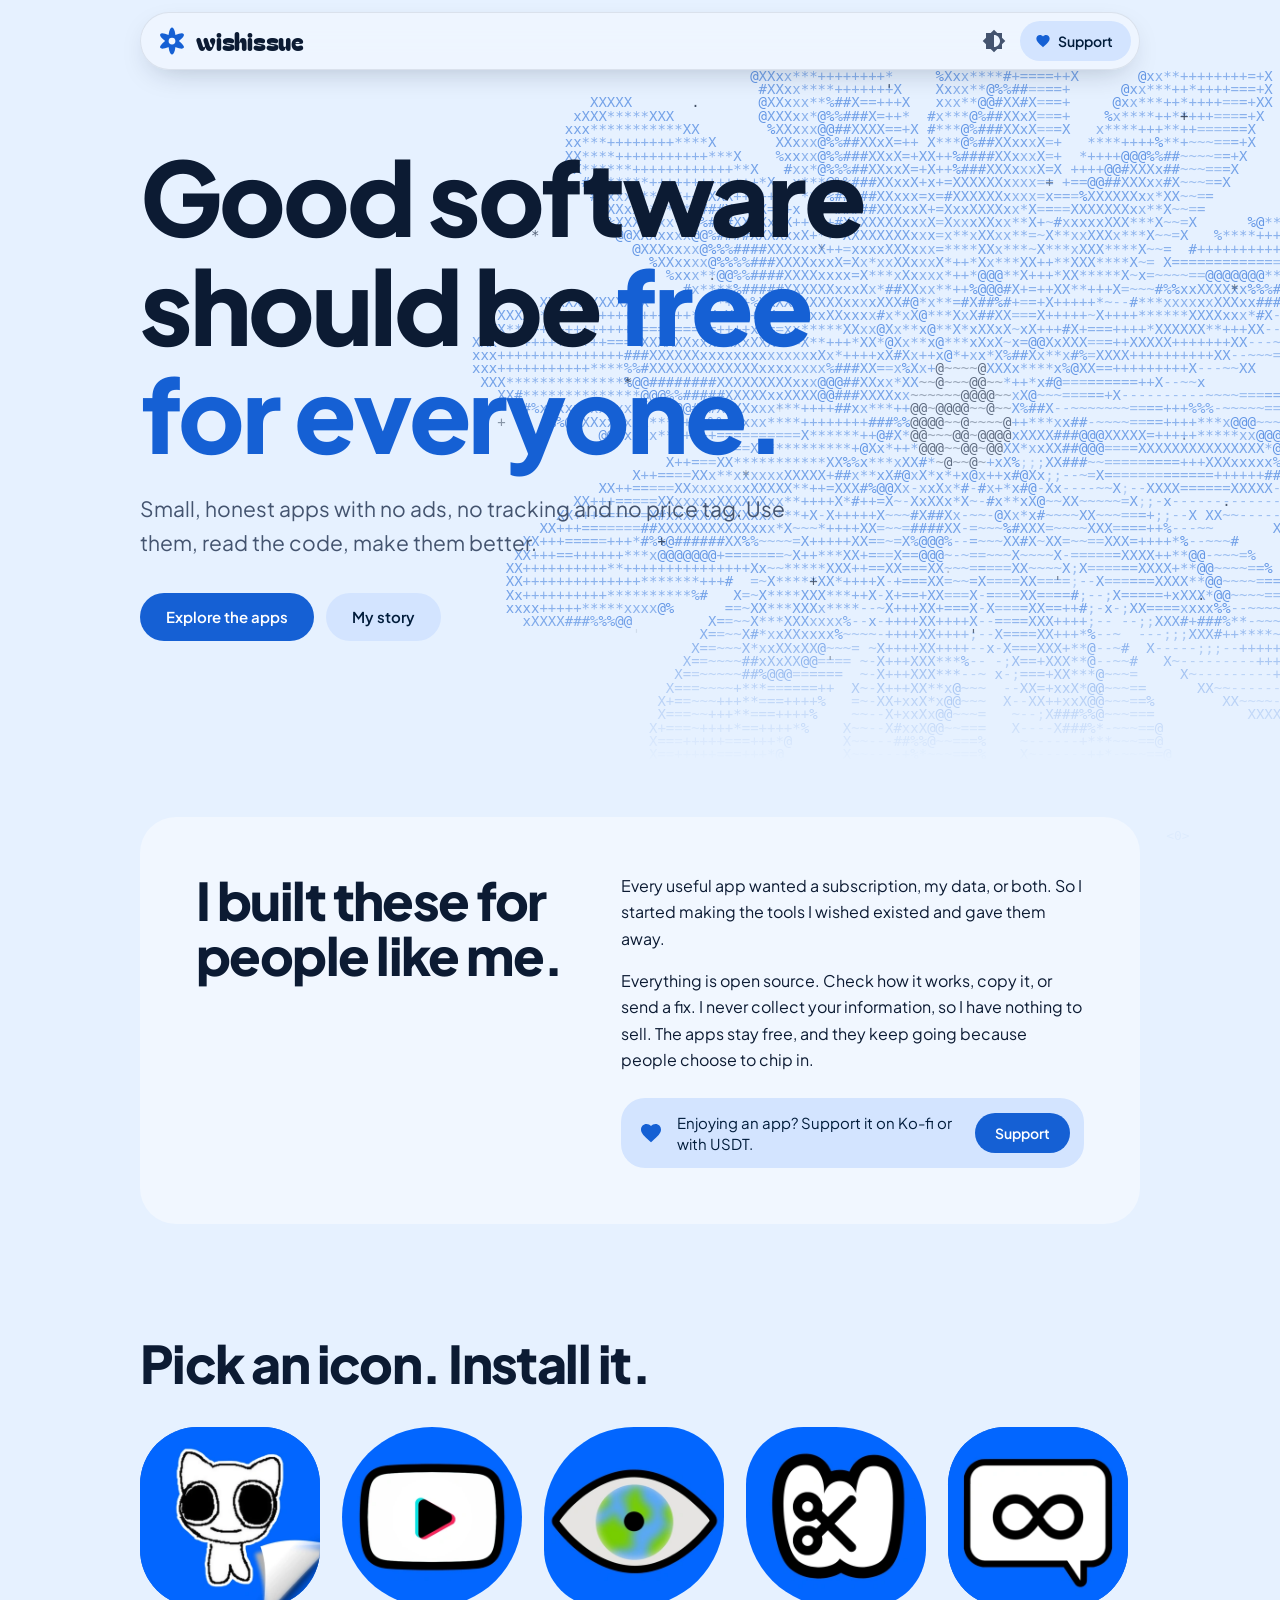
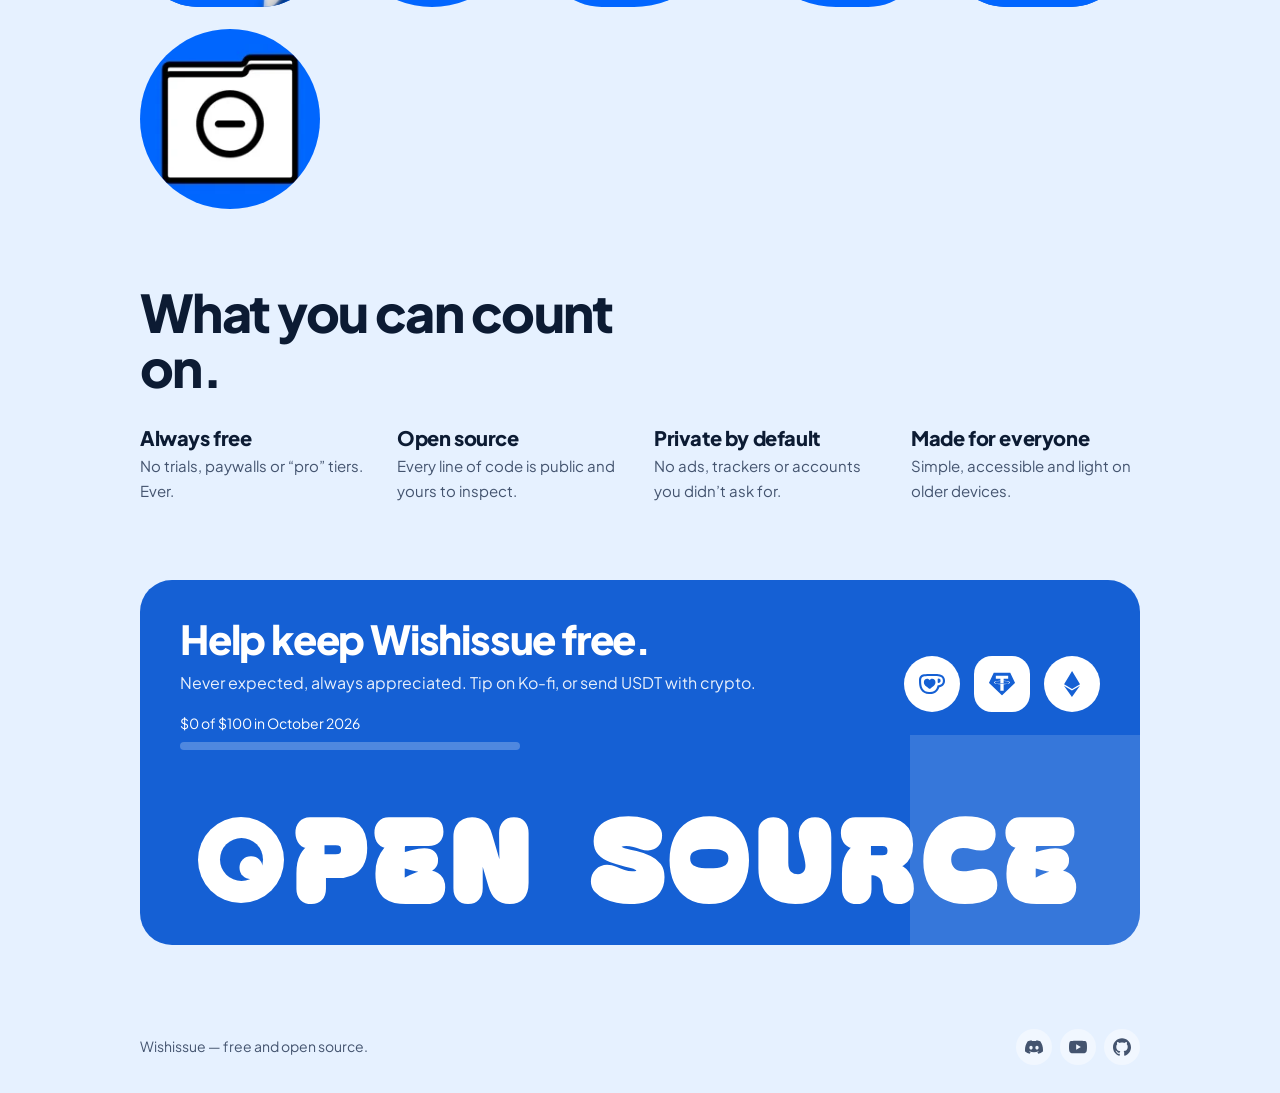
==== commit 8339b7f2: "improved" ====
--- a/index.html
+++ b/index.html
@@ -6,6 +6,7 @@
 <title>Wishissue — free, open source, for everyone</title>
 <link rel="preconnect" href="https://fonts.googleapis.com">
 <link href="https://fonts.googleapis.com/css2?family=Bagel+Fat+One&family=Plus+Jakarta+Sans:wght@400;500;600;800&display=swap" rel="stylesheet">
+<script>try{var t=localStorage.getItem("wishissue-theme");if(t==="light"||t==="dark")document.documentElement.dataset.theme=t}catch(e){}</script>
 <style>
 :root{--bg:#e6f1ff;--sc:#f1f7ff;--sh:#d9e9ff;--on:#0c1b33;--onv:#44546f;--pri:#1560d4;--onpri:#fff;--pc:#d3e4ff;--onpc:#001c3b;--tc:#dfe0ff;--cc:#c4ecff;--ink:#0c1b33;--inkon:#fff;color-scheme:light;box-sizing:border-box;padding-top:env(safe-area-inset-top,0px);padding-bottom:env(safe-area-inset-bottom,0px)}
 @media (prefers-color-scheme:dark){:root:not([data-theme="light"]){--bg:#000;--sc:#0d1424;--sh:#16213a;--on:#e4ecfa;--onv:#9fb1ce;--pri:#a8c8ff;--onpri:#00315e;--pc:#0b3e7d;--onpc:#d3e4ff;--tc:#27285a;--cc:#00394f;--ink:#e4ecfa;--inkon:#0a0f1a;color-scheme:dark}}
@@ -209,14 +210,20 @@
 
 /* incoming animation (from-states only, so reduced motion simply shows the final page).
    Left column starts at once ("go"); the right panel waits until the icon colour is known ("rgo"). */
-.hero2.rgo .hr{animation:wipe 1s cubic-bezier(.7,0,.2,1) both}
-.hero2.rgo .logo2{animation:logoin 1.2s cubic-bezier(.2,.9,.2,1) .35s both,float 7s ease-in-out 1.6s infinite}
-.hero2.rgo .ver{animation:fadeup .7s .9s both}
-.hero2.go .ln>i{animation:up .85s cubic-bezier(.2,.85,.2,1) both;animation-delay:calc(.25s + var(--k)*.12s)}
-.hero2.go .kick,.hero2.go .lede,.hero2.go .acts,.hero2.go .stats,.hero2.go .back{animation:fadeup .7s cubic-bezier(.2,.85,.2,1) both;animation-delay:var(--d,.2s)}
-.hero2.rgo .shots2 button{animation:slidein .85s cubic-bezier(.2,.85,.2,1) backwards;animation-delay:calc(.9s + var(--k)*.09s)}
-@keyframes wipe{from{clip-path:circle(0% at 50% 50%)}to{clip-path:circle(150% at 50% 50%)}}
-@keyframes logoin{from{opacity:0;transform:scale(.55) rotate(-14deg)}}
+.hero2{clip-path:inset(0)}
+.hero2.rgo .hr{animation:shutter 1.05s cubic-bezier(.65,0,.2,1) both}
+.hero2.rgo .hr::before,.hero2.rgo .hr::after{content:"";position:absolute;left:0;right:0;pointer-events:none;z-index:4}
+.hero2.rgo .hr::before{top:0;bottom:0;background:repeating-linear-gradient(180deg,rgba(0,0,0,.22) 0 3px,rgba(255,255,255,.1) 3px 5px,transparent 5px 30px);animation:slatsout .7s ease .8s both}
+.hero2.rgo .hr::after{bottom:0;height:16px;background:linear-gradient(rgba(0,0,0,.42),rgba(0,0,0,.18));box-shadow:0 -2px 0 rgba(255,255,255,.18);animation:slatsout .5s ease .95s both}
+.hero2.rgo .logo2{animation:logoin 1s cubic-bezier(.2,1.1,.3,1) .75s both,float 7s ease-in-out 2s infinite}
+.hero2.rgo .ver{animation:fadeup .7s 1s both}
+.hero2.go .ln>i{animation:up .85s cubic-bezier(.2,.85,.2,1) both;animation-delay:calc(.45s + var(--k)*.12s)}
+.hero2.go .kick,.hero2.go .lede,.hero2.go .acts,.hero2.go .stats,.hero2.go .back{animation:fromleft .8s cubic-bezier(.2,.85,.2,1) both;animation-delay:var(--d,.2s)}
+.hero2.rgo .shots2 button{animation:slidein .85s cubic-bezier(.2,.85,.2,1) backwards;animation-delay:calc(1.05s + var(--k)*.09s)}
+@keyframes shutter{from{transform:translateY(-100%)}to{transform:none}}
+@keyframes slatsout{to{opacity:0}}
+@keyframes fromleft{from{opacity:0;transform:translateX(-36px)}}
+@keyframes logoin{from{opacity:0;transform:translateY(-38%) scale(.78)}}
 @keyframes up{from{transform:translateY(110%)}}
 @keyframes fadeup{from{opacity:0;transform:translateY(22px)}}
 @keyframes slidein{from{opacity:0;transform:translateX(64px)}}
@@ -230,22 +237,61 @@
  .hl{padding-top:28px}
  .back{background:rgba(255,255,255,.88);color:#0c1b33}
 }
-/* small pop-up for download options */
-dialog#dlg{width:min(92vw,400px);border:0;border-radius:28px;padding:24px;background:var(--sc);color:var(--on)}
-dialog#dlg::backdrop{background:rgba(0,0,0,.5);backdrop-filter:blur(4px)}
+/* download pop-up: one big recommended button, small icon chips for the rest */
+dialog#dlg{--ac:var(--pri);--acon:var(--onpri);width:min(92vw,380px);border:0;border-radius:32px;padding:22px 20px 18px;background:var(--sc);color:var(--on);overflow:visible}
+dialog#dlg::backdrop{background:rgba(0,0,0,.5);-webkit-backdrop-filter:blur(4px);backdrop-filter:blur(4px)}
 dialog#dlg[open]{animation:pop .45s cubic-bezier(.2,1.2,.3,1) both}
 dialog#dlg[open]::backdrop{animation:fade .3s both}
 @keyframes pop{from{opacity:0;transform:translateY(24px) scale(.9)}}
 @keyframes fade{from{opacity:0}}
-dialog#dlg h3{font-size:22px;padding-right:36px}
-dialog#dlg .opts{margin:14px 0 4px;display:grid;gap:8px}
-dialog#dlg .opt{display:flex;align-items:center;justify-content:space-between;gap:12px;padding:12px 16px;border-radius:18px;background:var(--sh);text-decoration:none;font-size:14px;transition:background .2s,transform .2s}
-dialog#dlg .opt:hover{background:var(--pri);color:var(--onpri);transform:translateX(3px)}
-dialog#dlg .opt small{display:block;opacity:.75;font-size:12px}
-dialog#dlg .opt b{white-space:nowrap;font-weight:600}
-dialog#dlg .opt.best{background:var(--pri);color:var(--onpri)}
-dialog#dlg .more{display:flex;flex-wrap:wrap;gap:6px 16px;margin-top:14px;font-size:13px}
-dialog#dlg .more a{color:var(--onv);text-underline-offset:3px}
+.dh{display:flex;align-items:center;gap:14px;padding-right:40px}
+.dh img,.dh .di{flex:none;width:56px;height:56px;border-radius:30%;object-fit:cover;background:var(--ac);color:var(--acon);display:grid;place-items:center;font:400 26px/1 "Bagel Fat One",sans-serif}
+.dh h3{font-size:21px;line-height:1.1}
+.dh p{margin:3px 0 0;font-size:13px;color:var(--onv)}
+.opt{position:relative;overflow:hidden;display:flex;align-items:center;gap:12px;text-decoration:none;color:inherit;-webkit-tap-highlight-color:transparent}
+.opt .oi{display:grid;place-items:center;flex:none}
+.opt .oi svg{width:22px;height:22px;fill:currentColor}
+.opt.best{margin-top:18px;padding:12px 14px 12px 12px;border-radius:24px;background:var(--ac);color:var(--acon);transition:transform .2s,box-shadow .2s}
+.opt.best:hover{transform:translateY(-2px);box-shadow:0 10px 22px -10px rgba(0,0,0,.5)}
+.opt.best .oi{width:44px;height:44px;border-radius:50%;background:rgba(255,255,255,.2)}
+.opt.best .ot{flex:1;min-width:0;display:grid;line-height:1.25}
+.opt.best .ot b{font-size:16px;font-weight:800}
+.opt.best .ot small{font-size:12.5px;opacity:.85}
+.opt.best .go{width:40px;height:40px;border-radius:50%;background:var(--acon);color:var(--ac);display:grid;place-items:center;flex:none;transition:transform .3s cubic-bezier(.3,1.6,.5,1)}
+.opt.best:hover .go{transform:translateY(3px)}
+.opt.best .go svg{width:22px;height:22px;fill:currentColor}
+.opts{display:grid;grid-template-columns:repeat(2,1fr);gap:8px;margin-top:10px}
+.opts:empty{display:none}
+.opts .opt{padding:9px 12px 9px 9px;border-radius:18px;background:var(--sh);font-size:13px;font-weight:600;transition:background .2s,color .2s,transform .2s}
+.opts .opt:hover{background:var(--pri);color:var(--onpri);transform:translateY(-2px)}
+.opts .oi{width:30px;height:30px;border-radius:50%;background:var(--pc);color:var(--onpc)}
+.opts .oi svg{width:18px;height:18px}
+.opts .ot{display:grid;line-height:1.2;min-width:0}
+.opts .ot span{white-space:nowrap;overflow:hidden;text-overflow:ellipsis}
+.opts .ot small{font-weight:500;font-size:11.5px;opacity:.75}
+.more{display:grid;grid-template-columns:repeat(4,1fr);gap:4px;margin-top:14px;padding-top:12px;border-top:1px solid color-mix(in srgb,var(--on) 10%,transparent)}
+.more a{display:grid;justify-items:center;gap:4px;padding:6px 0;border-radius:14px;text-decoration:none;color:var(--onv);font-size:11.5px;font-weight:600;transition:color .2s,background .2s}
+.more a svg{width:36px;height:36px;padding:8px;border-radius:50%;background:var(--sh);fill:currentColor;transition:background .2s,color .2s,transform .3s cubic-bezier(.3,1.6,.5,1)}
+.more a:hover{color:var(--on)}
+.more a:hover svg{background:var(--pri);color:var(--onpri);transform:translateY(-3px)}
+/* after a download starts */
+.okv{display:none;text-align:center;padding:10px 0 2px}
+dialog#dlg.ok .dh,dialog#dlg.ok .opt.best,dialog#dlg.ok .opts,dialog#dlg.ok .more{display:none}
+dialog#dlg.ok .okv{display:block}
+.okv .ring{width:84px;height:84px;display:block;margin:0 auto 12px;overflow:visible}
+.okv .ring circle{fill:var(--ac);transform-origin:center;transform:scale(0)}
+.okv .ring path{fill:none;stroke:var(--acon);stroke-width:4;stroke-linecap:round;stroke-linejoin:round;stroke-dasharray:40;stroke-dashoffset:40}
+dialog#dlg.ok .ring circle{animation:okpop .5s cubic-bezier(.3,1.6,.5,1) forwards}
+dialog#dlg.ok .ring path{animation:okdraw .45s ease .35s forwards}
+dialog#dlg.ok .okh{animation:fadeup .5s ease .5s both}
+dialog#dlg.ok .okp,dialog#dlg.ok .oka{animation:fadeup .5s ease .65s both}
+@keyframes okpop{to{transform:scale(1)}}
+@keyframes okdraw{to{stroke-dashoffset:0}}
+.okv h3{font-size:24px}
+.okv p{margin:8px auto 18px;max-width:30ch;font-size:14px;color:var(--onv)}
+.oka{display:flex;justify-content:center;gap:8px}
+.bit{position:fixed;left:0;top:0;z-index:200;pointer-events:none;will-change:transform,opacity}
+.bit svg{display:block;width:100%;height:100%;fill:currentColor}
 .x{position:absolute;top:12px;right:14px;width:40px;height:40px;border:0;border-radius:50%;background:none;color:var(--onv);font-size:26px;cursor:pointer}
 .x:hover{background:var(--sh)}
 
@@ -340,7 +386,7 @@
 
 <footer class="foot wrap"><span id="made">Free and open source.</span><div class="soc" id="soc"><a href="https://discord.com/invite/B5scEa987Y" target="_blank" rel="noopener" data-name="Discord" aria-label="Discord"><svg class="i" viewBox="0 0 24 24" aria-hidden="true"><path d="M20.317 4.3698a19.7913 19.7913 0 00-4.8851-1.5152.0741.0741 0 00-.0785.0371c-.211.3753-.4447.8648-.6083 1.2495-1.8447-.2762-3.68-.2762-5.4868 0-.1636-.3933-.4058-.8742-.6177-1.2495a.077.077 0 00-.0785-.037 19.7363 19.7363 0 00-4.8852 1.515.0699.0699 0 00-.0321.0277C.5334 9.0458-.319 13.5799.0992 18.0578a.0824.0824 0 00.0312.0561c2.0528 1.5076 4.0413 2.4228 5.9929 3.0294a.0777.0777 0 00.0842-.0276c.4616-.6304.8731-1.2952 1.226-1.9942a.076.076 0 00-.0416-.1057c-.6528-.2476-1.2743-.5495-1.8722-.8923a.077.077 0 01-.0076-.1277c.1258-.0943.2517-.1923.3718-.2914a.0743.0743 0 01.0776-.0105c3.9278 1.7933 8.18 1.7933 12.0614 0a.0739.0739 0 01.0785.0095c.1202.099.246.1981.3728.2924a.077.077 0 01-.0066.1276 12.2986 12.2986 0 01-1.873.8914.0766.0766 0 00-.0407.1067c.3604.698.7719 1.3628 1.225 1.9932a.076.076 0 00.0842.0286c1.961-.6067 3.9495-1.5219 6.0023-3.0294a.077.077 0 00.0313-.0552c.5004-5.177-.8382-9.6739-3.5485-13.6604a.061.061 0 00-.0312-.0286zM8.02 15.3312c-1.1825 0-2.1569-1.0857-2.1569-2.419 0-1.3332.9555-2.4189 2.157-2.4189 1.2108 0 2.1757 1.0952 2.1568 2.419 0 1.3332-.9555 2.4189-2.1569 2.4189zm7.9748 0c-1.1825 0-2.1569-1.0857-2.1569-2.419 0-1.3332.9554-2.4189 2.1569-2.4189 1.2108 0 2.1757 1.0952 2.1568 2.419 0 1.3332-.946 2.4189-2.1568 2.4189Z"/></svg></a><a href="https://www.youtube.com/@wishismachine" target="_blank" rel="noopener" data-name="YouTube" aria-label="YouTube"><svg class="i" viewBox="0 0 24 24" aria-hidden="true"><path d="M23.498 6.186a3.016 3.016 0 0 0-2.122-2.136C19.505 3.545 12 3.545 12 3.545s-7.505 0-9.377.505A3.017 3.017 0 0 0 .502 6.186C0 8.07 0 12 0 12s0 3.93.502 5.814a3.016 3.016 0 0 0 2.122 2.136c1.871.505 9.376.505 9.376.505s7.505 0 9.377-.505a3.015 3.015 0 0 0 2.122-2.136C24 15.93 24 12 24 12s0-3.93-.502-5.814zM9.545 15.568V8.432L15.818 12l-6.273 3.568z"/></svg></a><a href="https://github.com/wishissue" target="_blank" rel="noopener" data-name="GitHub" aria-label="GitHub"><svg class="i" viewBox="0 0 24 24" aria-hidden="true"><path d="M12 .297c-6.63 0-12 5.373-12 12 0 5.303 3.438 9.8 8.205 11.385.6.113.82-.258.82-.577 0-.285-.01-1.04-.015-2.04-3.338.724-4.042-1.61-4.042-1.61C4.422 18.07 3.633 17.7 3.633 17.7c-1.087-.744.084-.729.084-.729 1.205.084 1.838 1.236 1.838 1.236 1.07 1.835 2.809 1.305 3.495.998.108-.776.417-1.305.76-1.605-2.665-.3-5.466-1.332-5.466-5.93 0-1.31.465-2.38 1.235-3.22-.135-.303-.54-1.523.105-3.176 0 0 1.005-.322 3.3 1.23.96-.267 1.98-.399 3-.405 1.02.006 2.04.138 3 .405 2.28-1.552 3.285-1.23 3.285-1.23.645 1.653.24 2.873.12 3.176.765.84 1.23 1.91 1.23 3.22 0 4.61-2.805 5.625-5.475 5.92.42.36.81 1.096.81 2.22 0 1.606-.015 2.896-.015 3.286 0 .315.21.69.825.57C20.565 22.092 24 17.592 24 12.297c0-6.627-5.373-12-12-12"/></svg></a></div></footer>
 
-<dialog id="dlg" aria-labelledby="dt"><form method="dialog"><button class="x" aria-label="Close">&times;</button></form><h3 id="dt">Download</h3><div class="opts" id="opts"></div><div class="more" id="more"></div></dialog>
+<dialog id="dlg" aria-labelledby="dt"><form method="dialog"><button class="x" aria-label="Close">&times;</button></form><div class="dh" id="dh"></div><div id="best"></div><div class="opts" id="opts"></div><div class="more" id="more"></div><div class="okv" id="okv" aria-live="polite"><svg class="ring" viewBox="0 0 52 52" aria-hidden="true"><circle cx="26" cy="26" r="25"/><path d="M15 27l8 8 14-17"/></svg><h3 class="okh" id="okh">Download started</h3><p class="okp">Look in your downloads. Thank you for using it, it means a lot.</p><div class="oka"><a class="btn sm sup" href="donate.html">Say thanks</a><button type="button" class="btn sm t" id="okc">Done</button></div></div></dialog>
 
 <div class="vw" id="vw" role="dialog" aria-modal="true" aria-label="Screenshots" aria-hidden="true">
   <div class="vw-top"><span class="vw-count" id="vwc" aria-live="polite"></span><button type="button" class="vw-x" id="vwx" aria-label="Close screenshots"><svg viewBox="0 0 24 24" aria-hidden="true"><path d="M19 6.41 17.59 5 12 10.59 6.41 5 5 6.41 10.59 12 5 17.59 6.41 19 12 13.41 17.59 19 19 17.59 13.41 12z"/></svg></button></div>
@@ -357,7 +403,7 @@
 <script>
 var els=document.querySelectorAll(".rv");
 if("IntersectionObserver" in window){var io=window.io=new IntersectionObserver(function(es){es.forEach(function(e){if(e.isIntersecting){e.target.classList.add("in");io.unobserve(e.target)}})},{threshold:.15});els.forEach(function(e){io.observe(e)})}else{els.forEach(function(e){e.classList.add("in")})}
-document.getElementById("tog").onclick=function(){var r=document.documentElement,d=matchMedia("(prefers-color-scheme:dark)").matches,cur=r.dataset.theme||(d?"dark":"light");r.dataset.theme=cur==="dark"?"light":"dark"};
+document.getElementById("tog").onclick=function(){var r=document.documentElement,d=matchMedia("(prefers-color-scheme:dark)").matches,cur=r.dataset.theme||(d?"dark":"light");r.dataset.theme=cur==="dark"?"light":"dark";try{localStorage.setItem("wishissue-theme",r.dataset.theme)}catch(e){}};
 
 
 /* ---- shared helpers for the ASCII canvases ----
@@ -1111,12 +1157,49 @@
 function paint(el,rgb){var l=(.299*rgb[0]+.587*rgb[1]+.114*rgb[2])/255;el.style.setProperty("--ac","rgb("+rgb.map(Math.round).join(",")+")");el.style.setProperty("--acon",l>.62?"#0c1b33":"#fff")}
 function hueRGB(n){var h=0;for(var i=0;i<n.length;i++)h=(h*31+n.charCodeAt(i))%360;var c=document.createElement("canvas").getContext("2d");c.fillStyle="hsl("+h+",65%,48%)";var m=c.fillStyle.match(/#(..)(..)(..)/);return m?[parseInt(m[1],16),parseInt(m[2],16),parseInt(m[3],16)]:[21,96,212]}
 var dlg=$("dlg");dlg.addEventListener("click",function(e){if(e.target===dlg)dlg.close()});
-function openDl(a){var dl=a.downloads||[];$("dt").textContent="Get "+a.name;
- var o=$("opts");o.innerHTML="";
- if(dl.length){dl.forEach(function(d,i){var best=d.url===a.primary.href;o.insertAdjacentHTML("beforeend",'<a class="opt'+(best?' best':'')+'" href="'+esc(d.url)+'"><span>'+esc(d.os+" \u00b7 "+d.name)+'<small>'+esc(best?(d.hint?d.hint+" \u00b7 Recommended":"Recommended for your device"):(d.hint||""))+'</small></span><b>'+esc(SHELF.formatSize(d.size))+'</b></a>')})}
- else o.insertAdjacentHTML("beforeend",'<a class="opt best" href="'+esc(a.primary.href)+'"><span>'+esc(a.primary.long)+'</span></a>');
- var m='<a href="'+esc(a.repoUrl)+'" target="_blank" rel="noopener">Source code</a><a href="'+esc(a.releasesUrl)+'" target="_blank" rel="noopener">All releases</a>'+(a.issuesUrl?'<a href="'+esc(a.issuesUrl)+'" target="_blank" rel="noopener">Report a bug</a>':'')+'<a href="donate.html">Support</a>';
- $("more").innerHTML=m;if(dlg.showModal)dlg.showModal();else location.href=a.primary.href}
+var OSI={Android:"M17.6 9.48l1.84-3.18c.16-.31.04-.69-.26-.85a.637.637 0 0 0-.83.22l-1.88 3.24a11.463 11.463 0 0 0-8.94 0L5.65 5.67a.643.643 0 0 0-.87-.2c-.28.18-.37.54-.22.83L6.4 9.48A10.78 10.78 0 0 0 1 18h22a10.78 10.78 0 0 0-5.4-8.52zM7 15.25a1.25 1.25 0 1 1 0-2.5 1.25 1.25 0 0 1 0 2.5zm10 0a1.25 1.25 0 1 1 0-2.5 1.25 1.25 0 0 1 0 2.5z",
+ Windows:"M3 5.5 10.5 4.5v7H3zM11.5 4.4 21 3v8.5h-9.5zM3 12.5h7.5v7L3 18.5zM11.5 12.5H21V21l-9.5-1.4z",
+ macOS:"M20 18c1.1 0 2-.9 2-2V6c0-1.1-.9-2-2-2H4c-1.1 0-2 .9-2 2v10c0 1.1.9 2 2 2H0v2h24v-2h-4zM4 6h16v10H4V6z",
+ Linux:"M20 4H4c-1.1 0-2 .9-2 2v12c0 1.1.9 2 2 2h16c1.1 0 2-.9 2-2V6c0-1.1-.9-2-2-2zm0 14H4V8h16v10zm-2-1h-6v-2h6v2zM7.5 17l-1.4-1.4L8.7 13l-2.6-2.6L7.5 9l4 4-4 4z",
+ Firefox:"M20.5 11H19V7c0-1.1-.9-2-2-2h-4V3.5C13 2.12 11.88 1 10.5 1S8 2.12 8 3.5V5H4c-1.1 0-1.99.9-1.99 2v3.8H3.5c1.49 0 2.7 1.21 2.7 2.7s-1.21 2.7-2.7 2.7H2V20c0 1.1.9 2 2 2h3.8v-1.5c0-1.49 1.21-2.7 2.7-2.7 1.49 0 2.7 1.21 2.7 2.7V22H17c1.1 0 2-.9 2-2v-4h1.5c1.38 0 2.5-1.12 2.5-2.5S21.88 11 20.5 11z",
+ Other:"M20 6h-8l-2-2H4c-1.1 0-1.99.9-1.99 2L2 18c0 1.1.9 2 2 2h16c1.1 0 2-.9 2-2V8c0-1.1-.9-2-2-2z"};
+OSI.Chrome=OSI.Firefox;OSI.iOS=OSI.Android;
+var P_DL="M19 9h-4V3H9v6H5l7 7 7-7zM5 18v2h14v-2H5z",P_CODE="M9.4 16.6 4.8 12l4.6-4.6L8 6l-6 6 6 6 1.4-1.4zm5.2 0 4.6-4.6-4.6-4.6L16 6l6 6-6 6-1.4-1.4z",
+ P_TAG="M21.41 11.58l-9-9C12.05 2.22 11.55 2 11 2H4c-1.1 0-2 .9-2 2v7c0 .55.22 1.05.59 1.42l9 9c.36.36.86.58 1.41.58.55 0 1.05-.22 1.41-.59l7-7c.37-.36.59-.86.59-1.41 0-.55-.23-1.06-.59-1.42zM5.5 7C4.67 7 4 6.33 4 5.5S4.67 4 5.5 4 7 4.67 7 5.5 6.33 7 5.5 7z",
+ P_BUG="M20 8h-2.81a5.985 5.985 0 0 0-1.82-1.96L17 4.41 15.59 3l-2.17 2.17a6.002 6.002 0 0 0-2.83 0L8.41 3 7 4.41l1.62 1.63C7.88 6.55 7.26 7.22 6.81 8H4v2h2.09c-.05.33-.09.66-.09 1v1H4v2h2v1c0 .34.04.67.09 1H4v2h2.81c1.04 1.79 2.97 3 5.19 3s4.15-1.21 5.19-3H20v-2h-2.09c.05-.33.09-.66.09-1v-1h2v-2h-2v-1c0-.34-.04-.67-.09-1H20V8zm-6 8h-4v-2h4v2zm0-4h-4v-2h4v2z",
+ P_HEART="M12 21.35l-1.45-1.32C5.4 15.36 2 12.28 2 8.5 2 5.42 4.42 3 7.5 3c1.74 0 3.41.81 4.5 2.09C13.09 3.81 14.76 3 16.5 3 19.58 3 22 5.42 22 8.5c0 3.78-3.4 6.86-8.55 11.54L12 21.35z";
+function variant(d){var n=d.name.toLowerCase();return /arm64|v8a/.test(n)?"arm64":/universal/.test(n)?"universal":/armeabi|v7a|arm32/.test(n)?"32-bit":/x86_64|x64|amd64/.test(n)?"64-bit":/x86/.test(n)?"x86":d.name.replace(/\.[^.]+$/,"")}
+var curApp=null,calm=matchMedia("(prefers-reduced-motion:reduce)").matches;
+function openDl(a){curApp=a;
+ var hr=document.querySelector("#detail .hr"),cs=hr&&getComputedStyle(hr),ac=cs&&cs.getPropertyValue("--ac").trim();
+ if(ac){dlg.style.setProperty("--ac",ac);dlg.style.setProperty("--acon",cs.getPropertyValue("--acon").trim()||"#fff")}
+ dlg.classList.remove("ok");
+ var dl=(a.downloads||[]).slice(),best=dl.filter(function(d){return d.url===a.primary.href})[0]||dl[0],
+ sub=[a.version,a.platform,"Free"].filter(Boolean).join(" \u00b7 ");
+ $("dh").innerHTML=(a.iconUrl?'<img src="'+esc(a.iconUrl)+'" alt="">':'<span class="di">'+esc(a.name.charAt(0).toUpperCase())+'</span>')+'<div><h3 id="dt">Get '+esc(a.name)+'</h3><p>'+esc(sub)+'</p></div>';
+ if(best){$("best").outerHTML='<a class="opt best" id="best" data-dl="1" href="'+esc(best.url)+'"><span class="oi">'+ico(OSI[best.os]||OSI.Other)+'</span><span class="ot"><b>'+esc(best.os==="Other"?"Download":best.os)+'</b><small>'+esc(["Recommended",SHELF.formatSize(best.size)].filter(Boolean).join(" \u00b7 "))+'</small></span><span class="go">'+ico(P_DL)+'</span></a>'}
+ else $("best").outerHTML='<a class="opt best" id="best" href="'+esc(a.primary.href)+'"><span class="oi">'+ico(P_DL)+'</span><span class="ot"><b>'+esc(a.primary.long)+'</b><small>From GitHub</small></span><span class="go">'+ico(P_DL)+'</span></a>';
+ var rest=dl.filter(function(d){return d!==best}).slice(0,6);
+ $("opts").innerHTML=rest.map(function(d){var dupe=dl.filter(function(x){return x.os===d.os}).length>1,lab=d.os==="Other"?variant(d):dupe?variant(d).charAt(0).toUpperCase()+variant(d).slice(1):d.os;
+  return '<a class="opt" data-dl="1" href="'+esc(d.url)+'" title="'+esc(d.name)+'"><span class="oi">'+ico(OSI[d.os]||OSI.Other)+'</span><span class="ot"><span>'+esc(lab)+'</span><small>'+esc(SHELF.formatSize(d.size))+'</small></span></a>'}).join("");
+ function ml(href,p,t,ext){return '<a href="'+esc(href)+'"'+(ext?' target="_blank" rel="noopener"':'')+'>'+ico(p)+'<span>'+t+'</span></a>'}
+ $("more").innerHTML=ml(a.repoUrl,P_CODE,"Source",1)+ml(a.releasesUrl,P_TAG,"Releases",1)+(a.issuesUrl?ml(a.issuesUrl,P_BUG,"Report bug",1):"")+ml("donate.html",P_HEART,"Support");
+ $("okh").textContent=a.name+" is on its way";
+ if(dlg.showModal)dlg.showModal();else location.href=(best||a.primary).url||a.primary.href}
+/* a download started: confetti from the click, then the pop-up turns into a thank-you */
+function bits(x,y,n,col){if(calm)return;var C=[col||"#1560d4","#ffffff","#ffd23f","#ff5d8f","#3ddc97","#5ec8ff"];
+ for(var i=0;i<n;i++){var el=document.createElement("div"),sz=7+Math.random()*7,heart=Math.random()<.28;el.className="bit";el.style.width=el.style.height=(heart?sz+7:sz)+"px";el.style.color=C[i%C.length];
+  if(heart)el.innerHTML='<svg viewBox="0 0 24 24"><path d="'+P_HEART+'"/></svg>';else{el.style.background="currentColor";el.style.borderRadius=Math.random()<.5?"50%":"2px"}
+  dlg.appendChild(el);var an=-Math.PI/2+(Math.random()-.5)*2.6,sp=110+Math.random()*210,dx=Math.cos(an)*sp,dy=Math.sin(an)*sp,rot=(Math.random()-.5)*720;
+  var f=el.animate([{transform:"translate("+x+"px,"+y+"px) scale(.4) rotate(0)",opacity:1,easing:"cubic-bezier(.1,.8,.3,1)"},{transform:"translate("+(x+dx)+"px,"+(y+dy)+"px) scale(1) rotate("+rot/2+"deg)",opacity:1,offset:.45,easing:"cubic-bezier(.5,0,.9,.6)"},{transform:"translate("+(x+dx*1.2)+"px,"+(y+dy+280+Math.random()*120)+"px) scale(.7) rotate("+rot+"deg)",opacity:0}],{duration:1100+Math.random()*800,fill:"forwards"});
+  f.onfinish=(function(n){return function(){n.remove()}})(el)}}
+dlg.addEventListener("click",function(e){var l=e.target.closest&&e.target.closest("a[data-dl]");if(!l||dlg.classList.contains("ok"))return;
+ var col=getComputedStyle(dlg).getPropertyValue("--ac").trim();bits(e.clientX,e.clientY,34,col);
+ try{if(navigator.vibrate)navigator.vibrate([12,40,12])}catch(x){}
+ setTimeout(function(){dlg.classList.add("ok");var r=dlg.querySelector(".ring").getBoundingClientRect();bits(r.left+r.width/2,r.top+r.height/2,26,col)},260);
+ var g=$("getbtn");if(g&&curApp){var old=g.textContent;g.textContent="Download started";setTimeout(function(){g.textContent=old},4500)}});
+$("okc").onclick=function(){dlg.close()};
+dlg.addEventListener("close",function(){dlg.classList.remove("ok")});
 var CH_L="M15.4 7.4 14 6l-6 6 6 6 1.4-1.4L10.8 12z",CH_R="M8.6 16.6 10 18l6-6-6-6-1.4 1.4 4.6 4.6z";
 function page(a){closeViewer(true);var dl=a.downloads||[];
  var stats=[["Version",a.version],["Updated",a.updated?SHELF.timeAgo(a.updated):""],["Platform",a.platform],["License",a.license]].filter(function(r){return r[1]}).map(function(r){return '<div><b>'+esc(r[1])+'</b><small>'+r[0]+'</small></div>'}).join("")+'<div><b>Free</b><small>Price</small></div>';
@@ -1245,7 +1328,8 @@
 {repo:"wishtube",name:"WishTube",tagline:"One app for open video. No account, no tracking, no cloud.",platform:"Android",icon:"[data-uri]"},
 {repo:"WishyBrowser",name:"Wishy Browser",tagline:"A lightweight, privacy-focused browser made for Android TV.",platform:"Android TV",icon:"[data-uri]"},
 {repo:"wishwa",name:"Wishwa",tagline:"A free, flexible design editor that runs in your browser.",platform:"Web",homepage:"https://wishissue.github.io/wishwa/",icon:"[data-uri]"},
-{repo:"telewish",name:"Telewish",tagline:"Private chat that runs in your browser, with no server.",platform:"Web",icon:"[data-uri]"}]};
+{repo:"telewish",name:"Telewish",tagline:"Private chat that runs in your browser, with no server.",platform:"Web",icon:"[data-uri]"},
+{repo:"WishiFiles",name:"Wishi Files",tagline:"A tiny, private file manager for Android TV and phones.",platform:"Android",icon:"[data-uri]"}]};
 function fillIcons(){var m={};FALLBACK_CFG.apps.forEach(function(e){m[e.repo.toLowerCase()]=e.icon});apps.forEach(function(a){if(!a.iconUrl&&m[a.slug])a.iconUrl=m[a.slug]})}
 function offline(){var c=SHELF.normalizeConfig(FALLBACK_CFG);return {cfg:c,apps:c.apps.map(function(e){return SHELF.minimalApp(c,e)})}}
 skeleton();renderSupport(DEF);
